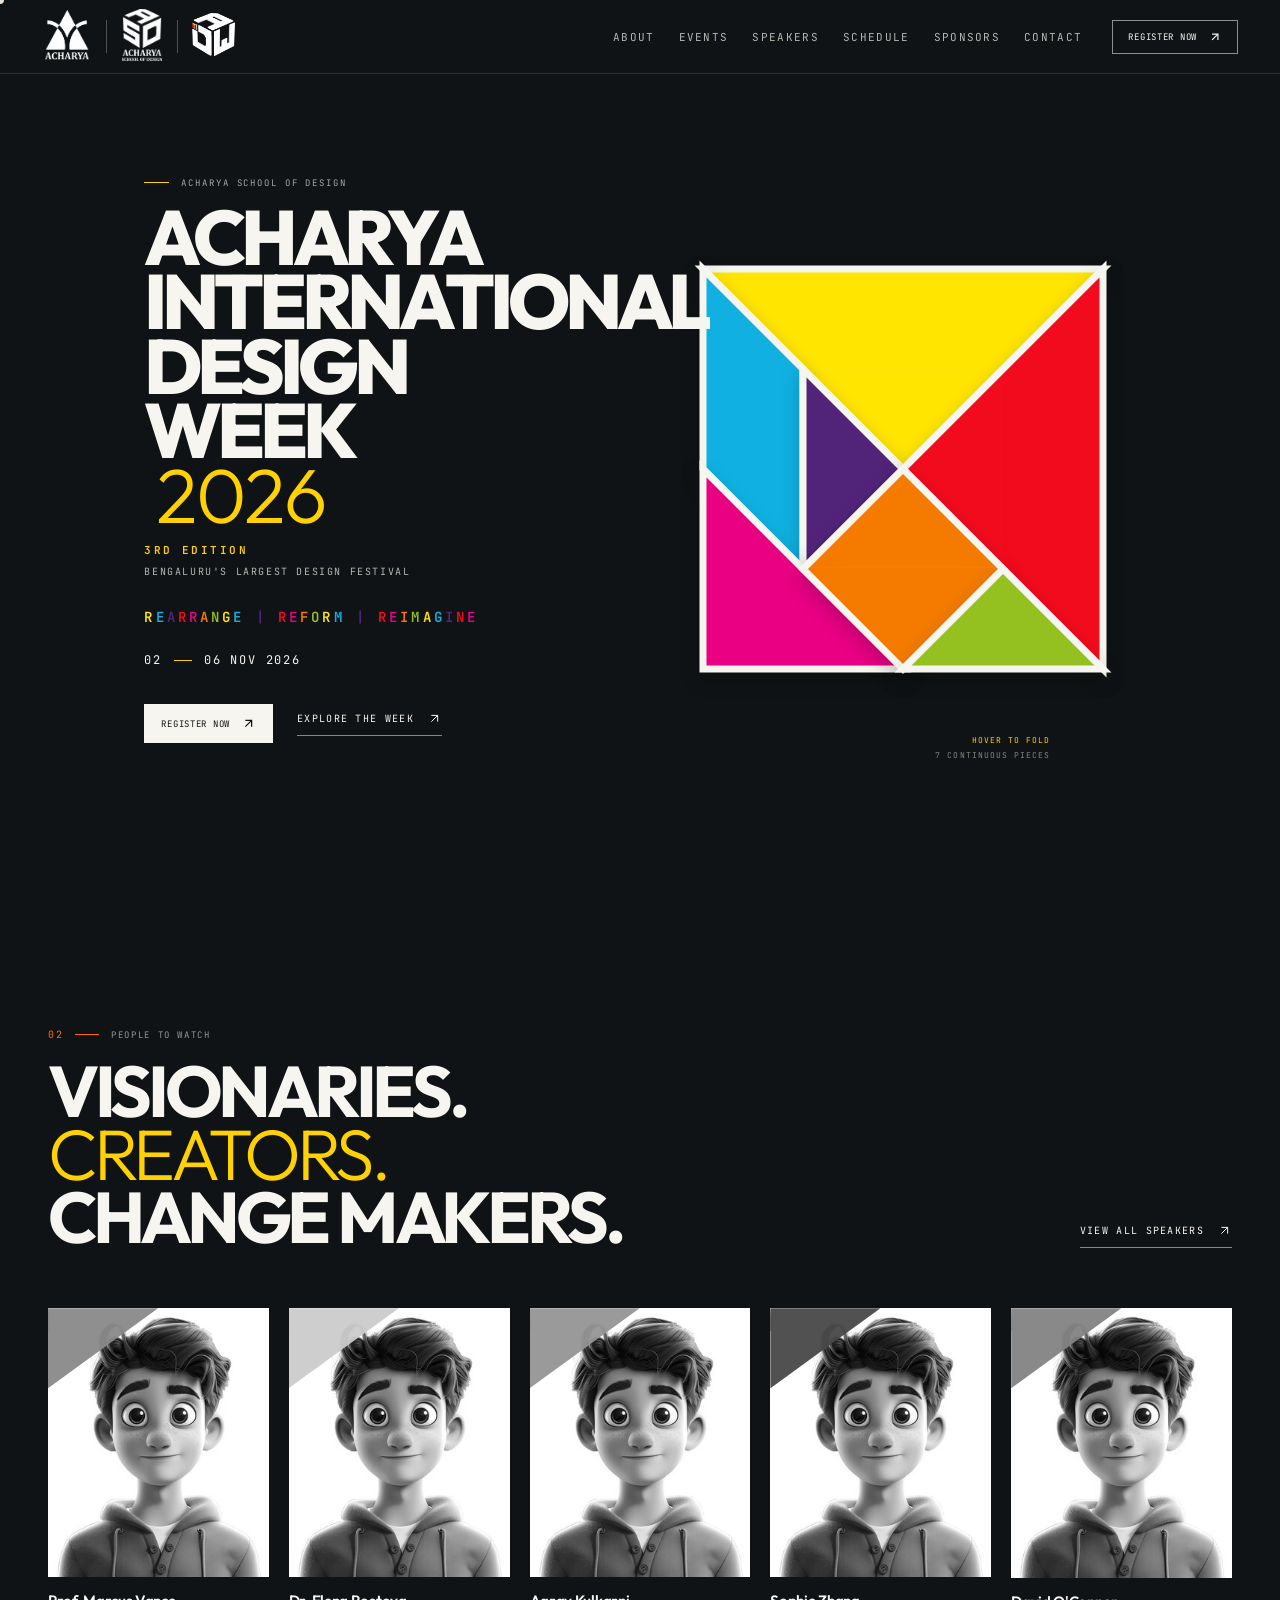
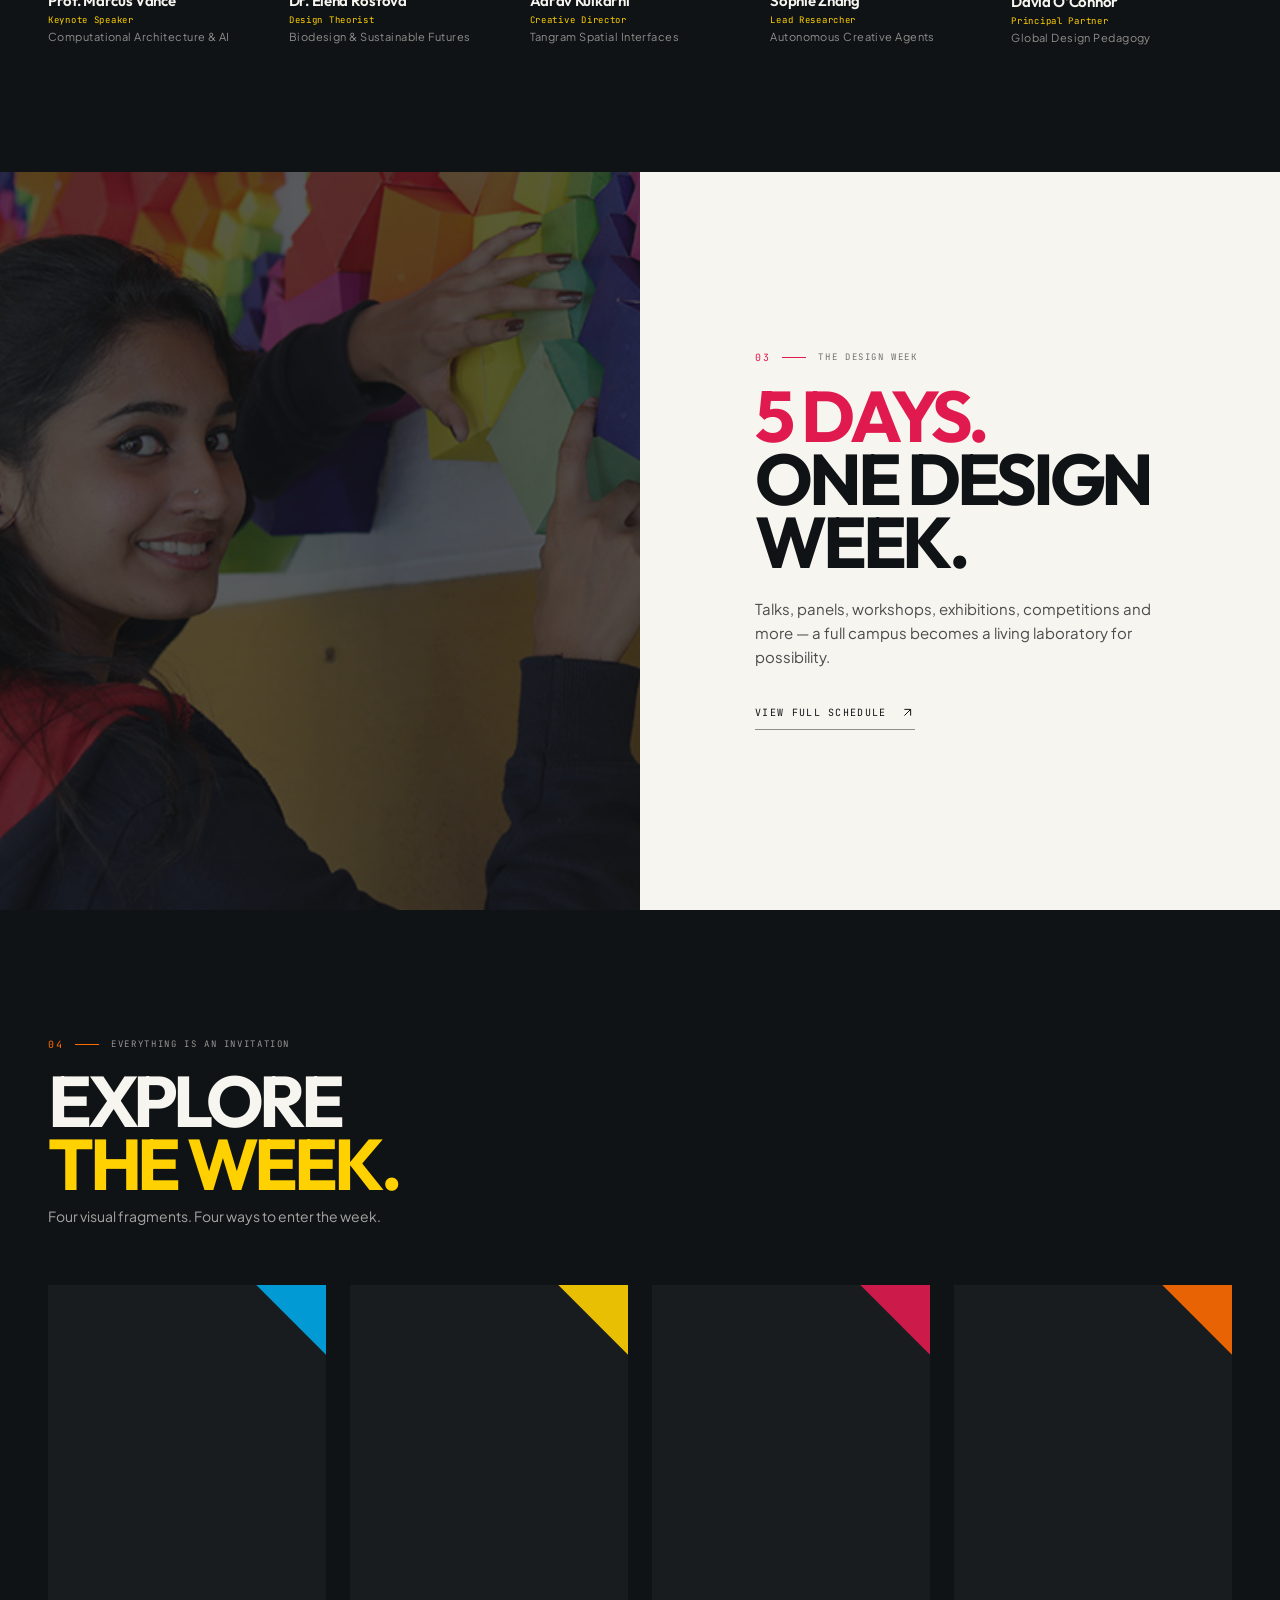
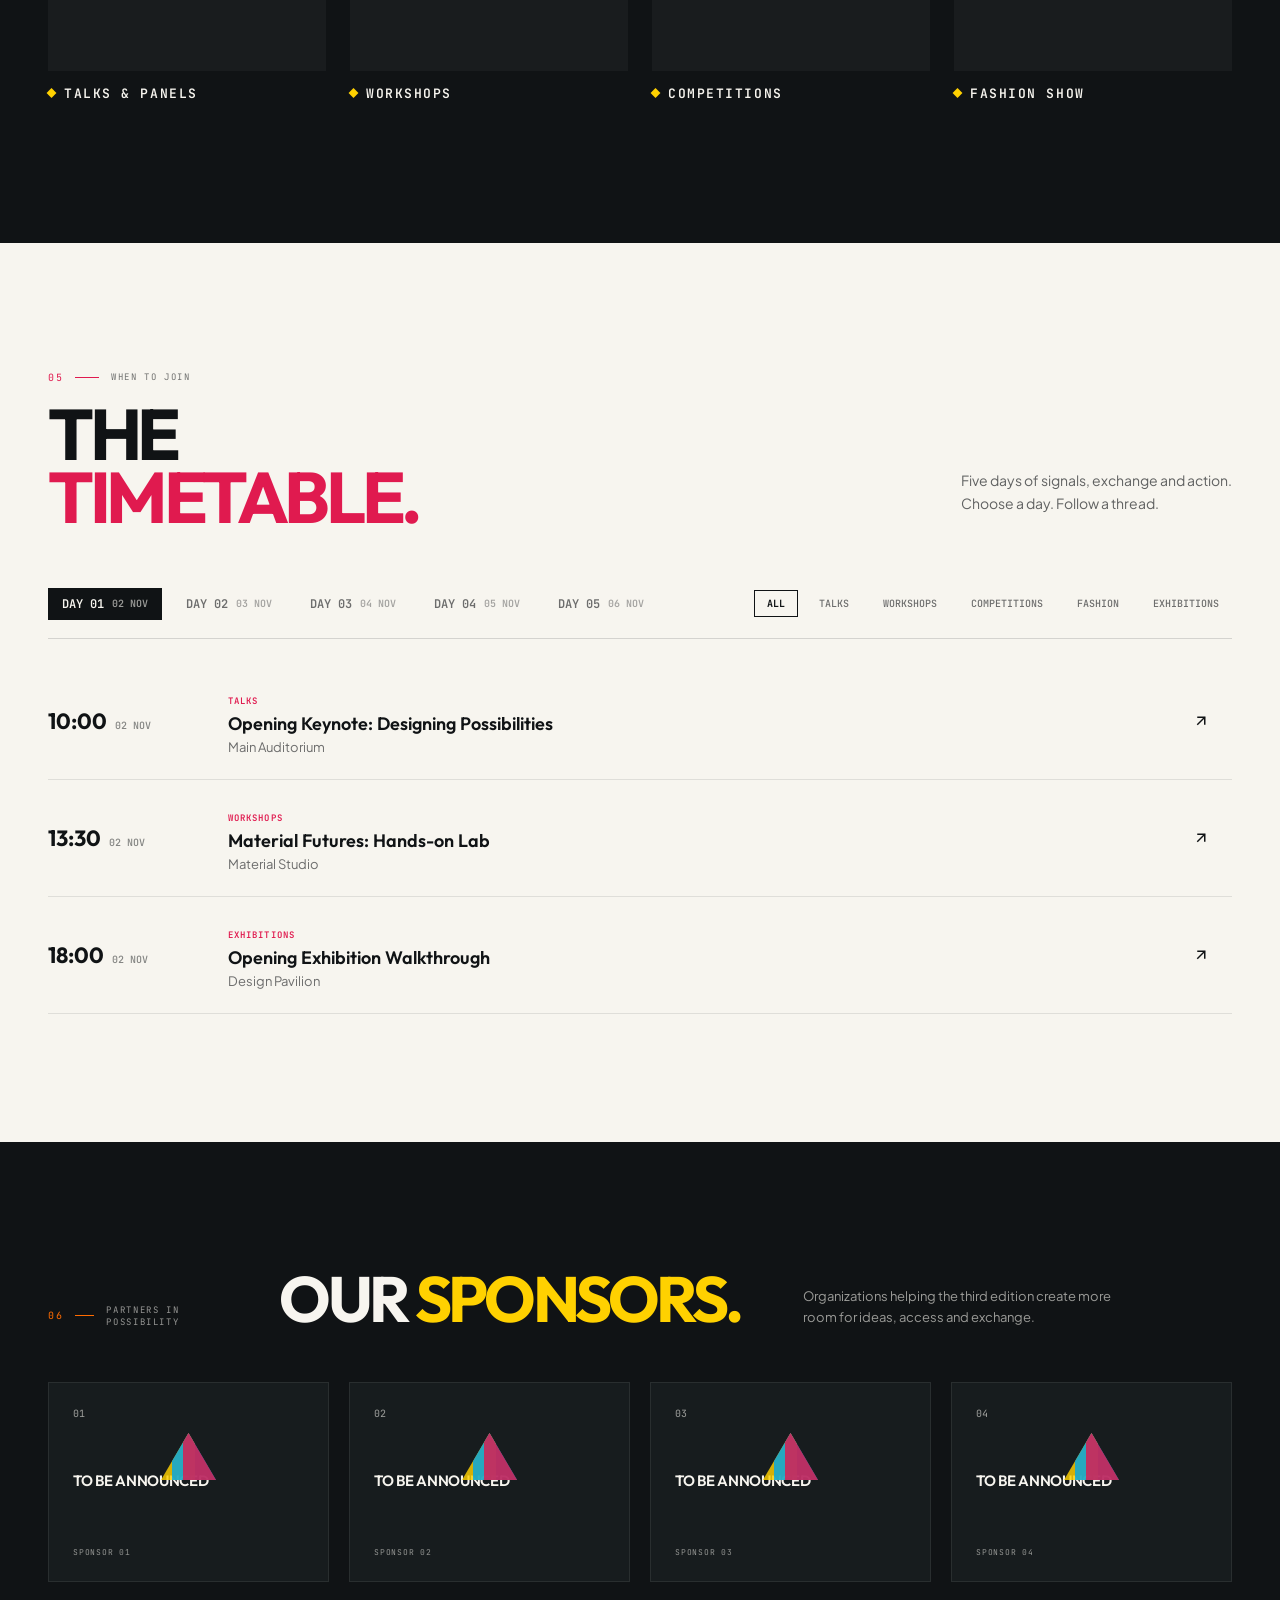
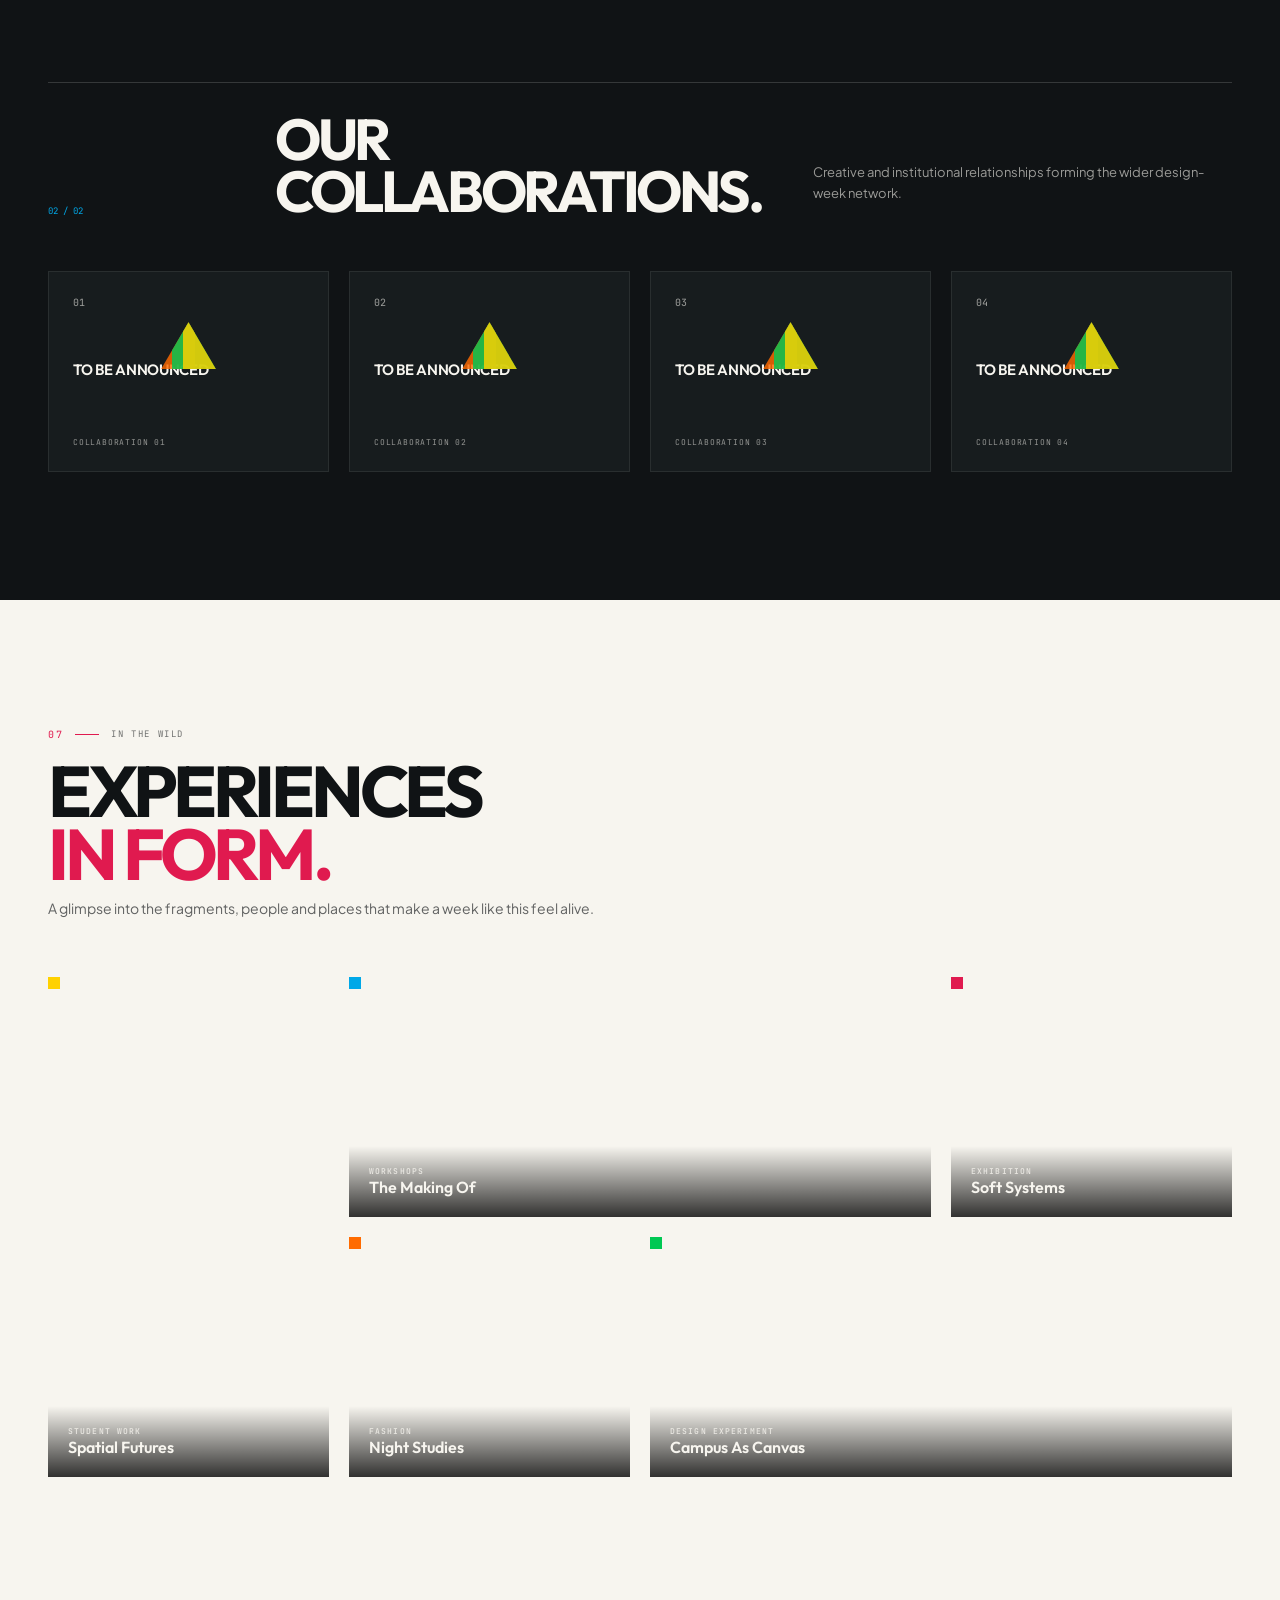
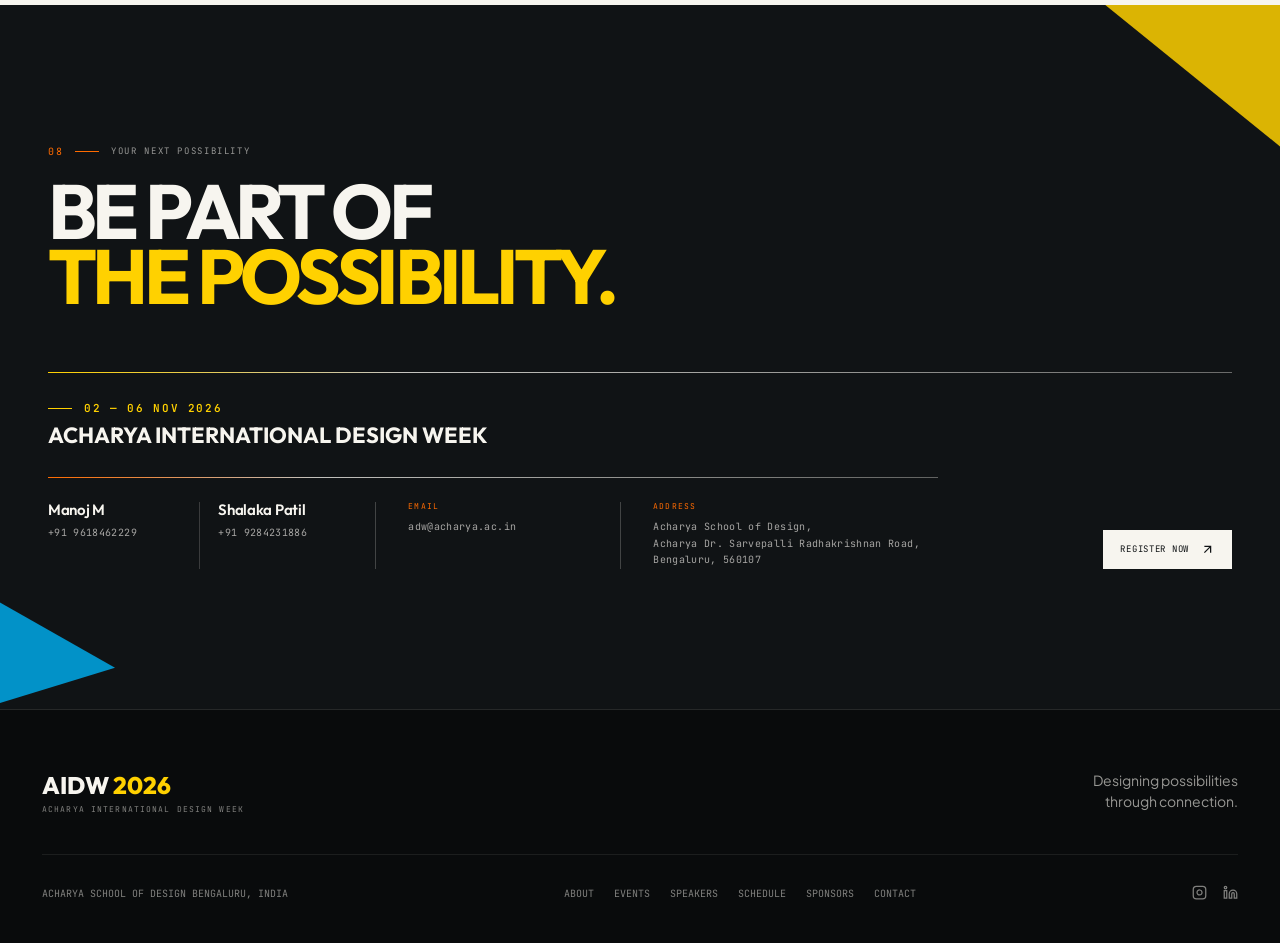
==== index.html @ 741a945e "Add files via upload" ====
<!DOCTYPE html>
<html lang="en">
<head>
  <meta charset="UTF-8" />
  <meta name="viewport" content="width=device-width, initial-scale=1.0" />
  <title>AIDW 2026 — Tangram | Geometric Ideas</title>
  <meta name="description" content="Acharya International Design Week 2026 — Bengaluru's largest design festival, 2–6 November 2026." />
  <link rel="preconnect" href="https://fonts.googleapis.com" />
  <link rel="preconnect" href="https://fonts.gstatic.com" crossorigin />
  <link href="https://fonts.googleapis.com/css2?family=JetBrains+Mono:wght@300;400;500;600;700&family=Outfit:wght@300;400;500;600;700;800;900&family=Plus+Jakarta+Sans:wght@400;500;600;700&display=swap" rel="stylesheet" />
  <link rel="stylesheet" href="style.css" />
</head>
<body>
  <!-- Custom Difference Cursor -->
  <div id="custom-cursor" class="custom-cursor" aria-hidden="true"></div>

  <!-- Toast Notification -->
  <div id="toast" class="toast" aria-live="polite">
    <svg width="16" height="16" viewBox="0 0 24 24" fill="none" stroke="currentColor" stroke-width="2.5"><polyline points="20 6 9 17 4 12"/></svg>
    <span id="toast-message">You're on the list! Interest received.</span>
  </div>

  <!-- Site Navigation -->
  <header id="site-nav" class="site-nav">
    
    <!-- LOGOS -->
    <div class="nav-brand-cluster">
        <!-- Acharya Logo -->
      <a href="https://www.acharya.ac.in/" class="nav-logo-link" aria-label="Acharya Home">
        <img src="assests/Acharya.webp" alt="Acharya" />
      </a>
      <!-- Line partion -->
        <span class="nav-logo-divider" aria-hidden="true"></span>
            <!-- ASD Logo -->
      <span class="nav-companion-logo nav-asd-logo">
        <a href="https://asd.ac.in/">
         <img src="assests/ASD.webp" alt="Acharya School of Design" />
        </a>
      </span>
        <!-- Line Partion -->
      <span class="nav-logo-divider" aria-hidden="true"></span>
      <!-- AIDW Logo -->
      <span class="nav-companion-logo nav-aidw-logo">
        <a href="index.html">
        <img src="assests/AIDW.png" alt="AIDW Tangram" />
        </a>
      </span>
    </div>

    <nav class="desktop-nav">
      <a href="#about">ABOUT</a>
      <a href="#events">EVENTS</a>
      <a href="#speakers">SPEAKERS</a>
      <a href="#schedule">SCHEDULE</a>
      <a href="#sponsors">SPONSORS</a>
      <a href="#contact">CONTACT</a>
    </nav>

    <button id="open-register-nav-btn" class="nav-register" data-cursor-label="ENTER →">
      <span>REGISTER NOW</span>
      <svg width="14" height="14" viewBox="0 0 24 24" fill="none" stroke="currentColor" stroke-width="2"><line x1="7" y1="17" x2="17" y2="7"/><polyline points="7 7 17 7 17 17"/></svg>
    </button>

    <button id="mobile-menu-toggle" class="mobile-menu-button" aria-label="Toggle navigation">
      <svg id="menu-icon" width="21" height="21" viewBox="0 0 24 24" fill="none" stroke="currentColor" stroke-width="2"><line x1="4" y1="6" x2="20" y2="6"/><line x1="4" y1="12" x2="20" y2="12"/><line x1="4" y1="18" x2="20" y2="18"/></svg>
      <svg id="close-icon" width="21" height="21" viewBox="0 0 24 24" fill="none" stroke="currentColor" stroke-width="2" style="display:none;"><line x1="18" y1="6" x2="6" y2="18"/><line x1="6" y1="6" x2="18" y2="18"/></svg>
    </button>

    <div id="mobile-nav" class="mobile-nav">
      <a href="#about">ABOUT</a>
      <a href="#events">EVENTS</a>
      <a href="#speakers">SPEAKERS</a>
      <a href="#schedule">SCHEDULE</a>
      <a href="#sponsors">SPONSORS</a>
      <a href="#contact">CONTACT</a>
      <button id="mobile-register-btn">REGISTER NOW ↗</button>
    </div>
  </header>

  <main>
    <!-- Section 01: Hero -->
    <section id="top" class="hero-section">
      <div class="hero-content">
        <div class="eyebrow">
          <span class="eyebrow-line"></span> ACHARYA SCHOOL OF DESIGN
        </div>

        <h1>
          ACHARYA <span>INTERNATIONAL</span>
          <span>DESIGN WEEK</span>
          <em>2026</em>
        </h1>

        <div class="hero-edition-label">3RD EDITION</div>
        <div class="hero-festival-label">BENGALURU'S LARGEST DESIGN FESTIVAL</div>

        <div class="hero-tangram-word hero-reform-word">
          <span data-cursor-label="MOVE" class="letter-1">R<i></i></span>
          <span data-cursor-label="MOVE" class="letter-2">E<i></i></span>
          <span data-cursor-label="MOVE" class="letter-3">A<i></i></span>
          <span data-cursor-label="MOVE" class="letter-4">R<i></i></span>
          <span data-cursor-label="MOVE" class="letter-5">R<i></i></span>
          <span data-cursor-label="MOVE" class="letter-6">A<i></i></span>
          <span data-cursor-label="MOVE" class="letter-7">N<i></i></span>
          <span data-cursor-label="MOVE" class="letter-1">G<i></i></span>
          <span data-cursor-label="MOVE" class="letter-2">E<i></i></span>
          <span class="word-space">&nbsp;</span>
          <span data-cursor-label="MOVE" class="letter-3">|<i></i></span>
          <span class="word-space">&nbsp;</span>
          <span data-cursor-label="MOVE" class="letter-4">R<i></i></span>
          <span data-cursor-label="MOVE" class="letter-5">E<i></i></span>
          <span data-cursor-label="MOVE" class="letter-6">F<i></i></span>
          <span data-cursor-label="MOVE" class="letter-7">O<i></i></span>
          <span data-cursor-label="MOVE" class="letter-1">R<i></i></span>
          <span data-cursor-label="MOVE" class="letter-2">M<i></i></span>
          <span class="word-space">&nbsp;</span>
          <span data-cursor-label="MOVE" class="letter-3">|<i></i></span>
          <span class="word-space">&nbsp;</span>
          <span data-cursor-label="MOVE" class="letter-4">R<i></i></span>
          <span data-cursor-label="MOVE" class="letter-5">E<i></i></span>
          <span data-cursor-label="MOVE" class="letter-6">I<i></i></span>
          <span data-cursor-label="MOVE" class="letter-7">M<i></i></span>
          <span data-cursor-label="MOVE" class="letter-1">A<i></i></span>
          <span data-cursor-label="MOVE" class="letter-2">G<i></i></span>
          <span data-cursor-label="MOVE" class="letter-3">I<i></i></span>
          <span data-cursor-label="MOVE" class="letter-4">N<i></i></span>
          <span data-cursor-label="MOVE" class="letter-5">E<i></i></span>
        </div>

        <div class="hero-date">
          02 <i></i> 06 NOV 2026
        </div>

        <div class="hero-actions">
          <button id="hero-register-btn" data-cursor-label="ENTER →">
            REGISTER NOW
            <svg width="15" height="15" viewBox="0 0 24 24" fill="none" stroke="currentColor" stroke-width="2"><line x1="7" y1="17" x2="17" y2="7"/><polyline points="7 7 17 7 17 17"/></svg>
          </button>
          <a class="arrow-link arrow-link-light" href="#events">
            EXPLORE THE WEEK
            <svg width="15" height="15" viewBox="0 0 24 24" fill="none" stroke="currentColor" stroke-width="1.6"><line x1="7" y1="17" x2="17" y2="7"/><polyline points="7 7 17 7 17 17"/></svg>
          </a>
        </div>
      </div>

      <div class="hero-art-wrap">
        <div id="tangram-art" class="tangram-artwork origami-hero-art" tabindex="0" role="button" aria-label="Hover or click to fold Tangram square">
          <svg class="origami-svg" viewBox="0 0 700 620" role="img">
            <rect class="origami-frame" x="150" y="110" width="400" height="400" fill="none" stroke="#F7F5EF" stroke-width="2"></rect>
            
            <!-- 7 Primary Continuous Tangram Pieces -->
            <g id="tangram-group-yellow" class="origami-piece-group" transform="translate(150, 110)">
              <polygon class="origami-primary" points="0,0 400,0 200,200" fill="#FFE500" stroke="#F7F5EF" stroke-width="7"></polygon>
            </g>
            <g id="tangram-group-blue" class="origami-piece-group" transform="translate(150, 110)">
              <polygon class="origami-primary" points="0,0 100,100 100,300 0,200" fill="#10B1E2" stroke="#F7F5EF" stroke-width="7"></polygon>
            </g>
            <g id="tangram-group-purple" class="origami-piece-group" transform="translate(150, 110)">
              <polygon class="origami-primary" points="100,100 200,200 100,300" fill="#51247A" stroke="#F7F5EF" stroke-width="7"></polygon>
            </g>
            <g id="tangram-group-red" class="origami-piece-group" transform="translate(150, 110)">
              <polygon class="origami-primary" points="400,0 400,400 200,200" fill="#F20B1D" stroke="#F7F5EF" stroke-width="7"></polygon>
            </g>
            <g id="tangram-group-pink" class="origami-piece-group" transform="translate(150, 110)">
              <polygon class="origami-primary" points="0,200 200,400 0,400" fill="#E90083" stroke="#F7F5EF" stroke-width="7"></polygon>
            </g>
            <g id="tangram-group-orange" class="origami-piece-group" transform="translate(150, 110)">
              <polygon class="origami-primary" points="100,300 200,200 300,300 200,400" fill="#F47B00" stroke="#F7F5EF" stroke-width="7"></polygon>
            </g>
            <g id="tangram-group-green" class="origami-piece-group" transform="translate(150, 110)">
              <polygon class="origami-primary" points="300,300 400,400 200,400" fill="#94C11F" stroke="#F7F5EF" stroke-width="7"></polygon>
            </g>

            <!-- Origami Exploded Micro-Facets -->
            <g id="origami-facets-layer"></g>
          </svg>

          <div class="origami-fold-label">
            <span id="fold-state-text">HOVER TO FOLD</span>
            <b id="fold-desc-text">7 CONTINUOUS PIECES</b>
          </div>
        </div>
      </div>

      <!-- <button id="scroll-cue-btn" class="scroll-cue" aria-label="Scroll down">
        <span>SCROLL</span>
        <svg width="18" height="18" viewBox="0 0 24 24" fill="none" stroke="currentColor" stroke-width="2"><polyline points="7 7 17 17"/><polyline points="17 7 17 17 7 17"/></svg>
      </button> -->
    </section>

    <!-- Section 02: Speakers -->
    <section id="speakers" class="speakers-section dark-section">
      <div class="section-inner">
        <div class="section-heading-row speakers-heading">
          <div>
            <div class="section-marker"><span>02</span><i></i><b>PEOPLE TO WATCH</b></div>
            <h2>VISIONARIES.<br /><em>CREATORS.</em><br />CHANGE MAKERS.</h2>
          </div>
          <a class="arrow-link arrow-link-light" href="#contact">
            VIEW ALL SPEAKERS
            <svg width="15" height="15" viewBox="0 0 24 24" fill="none" stroke="currentColor" stroke-width="1.6"><line x1="7" y1="17" x2="17" y2="7"/><polyline points="7 7 17 7 17 17"/></svg>
          </a>
        </div>

        <div class="speaker-grid">
          <article class="speaker-card">
            <div class="speaker-image" style="background-image: url('assests/s1.jpg');">
              <i style="background-color: #00A8E8;"></i>
              <b style="border-color: #00A8E8;"></b>
            </div>
            <div class="speaker-meta">
              <h3>Prof. Marcus Vance</h3>
              <p>Keynote Speaker</p>
              <small>Computational Architecture & AI</small>
            </div>
          </article>

          <article class="speaker-card">
            <div class="speaker-image" style="background-image: url('assests/s2.jpg');">
              <i style="background-color: #FFD100;"></i>
              <b style="border-color: #FFD100;"></b>
            </div>
            <div class="speaker-meta">
              <h3>Dr. Elena Rostova</h3>
              <p>Design Theorist</p>
              <small>Biodesign & Sustainable Futures</small>
            </div>
          </article>

          <article class="speaker-card">
            <div class="speaker-image" style="background-image: url('assests/s3.jpg');">
              <i style="background-color: #00C853;"></i>
              <b style="border-color: #00C853;"></b>
            </div>
            <div class="speaker-meta">
              <h3>Aarav Kulkarni</h3>
              <p>Creative Director</p>
              <small>Tangram Spatial Interfaces</small>
            </div>
          </article>

          <article class="speaker-card">
            <div class="speaker-image" style="background-image: url('assests/s4.jpg');">
              <i style="background-color: #E01A4F;"></i>
              <b style="border-color: #E01A4F;"></b>
            </div>
            <div class="speaker-meta">
              <h3>Sophie Zhang</h3>
              <p>Lead Researcher</p>
              <small>Autonomous Creative Agents</small>
            </div>
          </article>

          <article class="speaker-card">
            <div class="speaker-image" style="background-image: url('assests/s5.jpg');">
              <i style="background-color: #FF6B00;"></i>
              <b style="border-color: #FF6B00;"></b>
               </div>
            <div class="speaker-meta">
              <h3>David O'Connor</h3>
              <p>Principal Partner</p>
              <small>Global Design Pedagogy</small>
            </div>
          </article>
        </div>
      </div>
    </section>

    <!-- Section 03: The Design Week -->
    <section id="about" class="week-section light-section">
      <div class="week-image week-image-official" style="background-image: url('assests/e1.jpg');" role="img" aria-label="Acharya School of Design student work">
        <div class="week-overlay-shape shape-one"></div>
        <div class="week-overlay-shape shape-two"></div>
        <!-- <span>LEARN<br />CONNECT<br />CREATE</span> -->
      </div>

      <div class="week-copy">
        <div class="section-marker section-marker-light"><span>03</span><i></i><b>THE DESIGN WEEK</b></div>
        <h2><em>5 DAYS.</em><br />ONE DESIGN<br />WEEK.</h2>
        <p>Talks, panels, workshops, exhibitions, competitions and more — a full campus becomes a living laboratory for possibility.</p>
        <a class="arrow-link" href="#schedule">
          VIEW FULL SCHEDULE
          <svg width="15" height="15" viewBox="0 0 24 24" fill="none" stroke="currentColor" stroke-width="1.6"><line x1="7" y1="17" x2="17" y2="7"/><polyline points="7 7 17 7 17 17"/></svg>
        </a>
      </div>
    </section>

    <!-- Section 04: Events -->
    <section id="events" class="events-section dark-section">
      <div class="section-inner">
        <div class="events-intro">
          <div class="section-marker"><span>04</span><i></i><b>EVERYTHING IS AN INVITATION</b></div>
          <h2>EXPLORE<br /><em>THE WEEK.</em></h2>
          <p>Four visual fragments. Four ways to enter the week.</p>
        </div>

        <div class="event-grid event-portrait-grid">
          <div class="event-card-shell">
            <article class="event-card event-card-1" aria-label="TALKS & PANELS">
              <div class="event-card-photo" style="background-image: url('https://customer-assets-4nw71qhi.emergentagent.net/job_geometric-ideas/artifacts/3txm4jas_stage.jpg');"></div>
              <div class="event-tangram-layer">
                <span class="event-tan-major" style="background-color: #00A8E8;"></span>
                <span class="event-tan-secondary"></span>
                <span class="event-tan-minor event-tan-minor-a"></span>
                <span class="event-tan-minor event-tan-minor-b"></span>
              </div>
            </article>
            <h3 class="event-card-caption">TALKS & PANELS</h3>
          </div>

          <div class="event-card-shell">
            <article class="event-card event-card-2" aria-label="WORKSHOPS">
              <div class="event-card-photo" style="background-image: url('https://customer-assets-4nw71qhi.emergentagent.net/job_geometric-ideas/artifacts/51xzdt6x_90853d751479eb068e394efc2d7b03ba.jpg');"></div>
              <div class="event-tangram-layer">
                <span class="event-tan-major" style="background-color: #FFD100;"></span>
                <!-- <span class="event-tan-secondary"></span>
                <span class="event-tan-minor event-tan-minor-a"></span>
                <span class="event-tan-minor event-tan-minor-b"></span> -->
              </div>
            </article>
            <h3 class="event-card-caption">WORKSHOPS</h3>
          </div>

          <div class="event-card-shell">
            <article class="event-card event-card-3" aria-label="COMPETITIONS">
              <div class="event-card-photo" style="background-image: url('https://customer-assets-4nw71qhi.emergentagent.net/job_geometric-ideas/artifacts/9p2ykkfn_b2832bddafce0c04d3cb016e982bf74e.jpg');"></div>
              <div class="event-tangram-layer">
                <span class="event-tan-major" style="background-color: #E01A4F;"></span>
                <span class="event-tan-secondary"></span>
                <span class="event-tan-minor event-tan-minor-a"></span>
                <span class="event-tan-minor event-tan-minor-b"></span>
              </div>
            </article>
            <h3 class="event-card-caption">COMPETITIONS</h3>
          </div>

          <div class="event-card-shell">
            <article class="event-card event-card-4" aria-label="FASHION SHOW">
              <div class="event-card-photo" style="background-image: url('https://customer-assets-4nw71qhi.emergentagent.net/job_geometric-ideas/artifacts/me4m95ck_download%20%2818%29.jpg');"></div>
              <div class="event-tangram-layer">
                <span class="event-tan-major" style="background-color: #FF6B00;"></span>
                <span class="event-tan-secondary"></span>
                <span class="event-tan-minor event-tan-minor-a"></span>
                <span class="event-tan-minor event-tan-minor-b"></span>
              </div>
            </article>
            <h3 class="event-card-caption">FASHION SHOW</h3>
          </div>
        </div>
      </div>
    </section>

    <!-- Section 05: Timetable / Schedule -->
    <section id="schedule" class="schedule-section light-section">
      <div class="section-inner">
        <div class="schedule-top">
          <div>
            <div class="section-marker section-marker-light"><span>05</span><i></i><b>WHEN TO JOIN</b></div>
            <h2>THE<br /><em>TIMETABLE.</em></h2>
          </div>
          <p>Five days of signals, exchange and action.<br />Choose a day. Follow a thread.</p>
        </div>

        <div class="schedule-controls">
          <div id="day-tabs" class="day-tabs">
            <button class="is-active" data-day="DAY 01">DAY 01 <span>02 NOV</span></button>
            <button data-day="DAY 02">DAY 02 <span>03 NOV</span></button>
            <button data-day="DAY 03">DAY 03 <span>04 NOV</span></button>
            <button data-day="DAY 04">DAY 04 <span>05 NOV</span></button>
            <button data-day="DAY 05">DAY 05 <span>06 NOV</span></button>
          </div>

          <div id="filter-tabs" class="filter-tabs">
            <button class="is-active" data-filter="ALL">ALL</button>
            <button data-filter="TALKS">TALKS</button>
            <button data-filter="WORKSHOPS">WORKSHOPS</button>
            <button data-filter="COMPETITIONS">COMPETITIONS</button>
            <button data-filter="FASHION">FASHION</button>
            <button data-filter="EXHIBITIONS">EXHIBITIONS</button>
          </div>
        </div>

        <div id="schedule-list" class="schedule-list">
          <!-- Populated by JavaScript -->
        </div>
      </div>
    </section>

    <!-- Section 06: Sponsors & Collaborations -->
    <section id="sponsors" class="partners-section dark-section">
      <div class="section-inner">
        <div class="partners-heading">
          <div class="section-marker"><span>06</span><i></i><b>PARTNERS IN POSSIBILITY</b></div>
          <h2>OUR <em>SPONSORS.</em></h2>
          <p>Organizations helping the third edition create more room for ideas, access and exchange.</p>
        </div>

        <div class="partner-grid">
          <article class="partner-card">
            <span class="partner-index">01</span>
            <div class="partner-placeholder-mark" aria-hidden="true"><i></i><i></i><i></i></div>
            <p>TO BE ANNOUNCED</p>
            <small>SPONSOR 01</small>
          </article>
          <article class="partner-card">
            <span class="partner-index">02</span>
            <div class="partner-placeholder-mark" aria-hidden="true"><i></i><i></i><i></i></div>
            <p>TO BE ANNOUNCED</p>
            <small>SPONSOR 02</small>
          </article>
          <article class="partner-card">
            <span class="partner-index">03</span>
            <div class="partner-placeholder-mark" aria-hidden="true"><i></i><i></i><i></i></div>
            <p>TO BE ANNOUNCED</p>
            <small>SPONSOR 03</small>
          </article>
          <article class="partner-card">
            <span class="partner-index">04</span>
            <div class="partner-placeholder-mark" aria-hidden="true"><i></i><i></i><i></i></div>
            <p>TO BE ANNOUNCED</p>
            <small>SPONSOR 04</small>
          </article>
        </div>

        <div class="collaborations-heading">
          <span>02 / 02</span>
          <h3>OUR COLLABORATIONS.</h3>
          <p>Creative and institutional relationships forming the wider design-week network.</p>
        </div>

        <div class="partner-grid partner-grid-collaborations">
          <article class="partner-card collaboration-card">
            <span class="partner-index">01</span>
            <div class="partner-placeholder-mark" aria-hidden="true"><i></i><i></i><i></i></div>
            <p>TO BE ANNOUNCED</p>
            <small>COLLABORATION 01</small>
          </article>
          <article class="partner-card collaboration-card">
            <span class="partner-index">02</span>
            <div class="partner-placeholder-mark" aria-hidden="true"><i></i><i></i><i></i></div>
            <p>TO BE ANNOUNCED</p>
            <small>COLLABORATION 02</small>
          </article>
          <article class="partner-card collaboration-card">
            <span class="partner-index">03</span>
            <div class="partner-placeholder-mark" aria-hidden="true"><i></i><i></i><i></i></div>
            <p>TO BE ANNOUNCED</p>
            <small>COLLABORATION 03</small>
          </article>
          <article class="partner-card collaboration-card">
            <span class="partner-index">04</span>
            <div class="partner-placeholder-mark" aria-hidden="true"><i></i><i></i><i></i></div>
            <p>TO BE ANNOUNCED</p>
            <small>COLLABORATION 04</small>
          </article>
        </div>
      </div>
    </section>

    <!-- Section 07: Gallery -->
    <section id="gallery" class="gallery-section light-section">
      <div class="section-inner">
        <div class="gallery-heading">
          <div class="section-marker section-marker-light"><span>07</span><i></i><b>IN THE WILD</b></div>
          <h2>EXPERIENCES<br /><em>IN FORM.</em></h2>
          <p>A glimpse into the fragments, people and places that make a week like this feel alive.</p>
        </div>

        <div class="gallery-grid">
          <figure class="gallery-item gallery-tall" style="background-image: url('https://images.unsplash.com/photo-1569525987258-6aa03a5e4926?crop=entropy&cs=srgb&fm=jpg&q=85');">
            <i style="background-color: #FFD100;"></i>
            <figcaption>
              <small>STUDENT WORK</small>
              <strong>Spatial Futures</strong>
            </figcaption>
          </figure>

          <figure class="gallery-item gallery-wide" style="background-image: url('https://images.unsplash.com/photo-1527576539890-dfa815648363?crop=entropy&cs=srgb&fm=jpg&q=85');">
            <i style="background-color: #00A8E8;"></i>
            <figcaption>
              <small>WORKSHOPS</small>
              <strong>The Making Of</strong>
            </figcaption>
          </figure>

          <figure class="gallery-item gallery-square" style="background-image: url('https://images.unsplash.com/photo-1551161440-88a5c5b09ba0?crop=entropy&cs=srgb&fm=jpg&q=85');">
            <i style="background-color: #E01A4F;"></i>
            <figcaption>
              <small>EXHIBITION</small>
              <strong>Soft Systems</strong>
            </figcaption>
          </figure>

          <figure class="gallery-item gallery-medium" style="background-image: url('https://images.unsplash.com/photo-1539109136881-3be0616acf4b?crop=entropy&cs=srgb&fm=jpg&q=85');">
            <i style="background-color: #FF6B00;"></i>
            <figcaption>
              <small>FASHION</small>
              <strong>Night Studies</strong>
            </figcaption>
          </figure>

          <figure class="gallery-item gallery-wide" style="background-image: url('https://images.unsplash.com/photo-1511818966892-d7d671e672a2?crop=entropy&cs=srgb&fm=jpg&q=85');">
            <i style="background-color: #00C853;"></i>
            <figcaption>
              <small>DESIGN EXPERIMENT</small>
              <strong>Campus As Canvas</strong>
            </figcaption>
          </figure>
        </div>
      </div>
    </section>

    <!-- Section 08: Registration & Contact -->
    <section id="contact" class="registration-section dark-section">
      <div class="registration-fragment fragment-one"></div>
      <div class="registration-fragment fragment-two"></div>
      <div class="section-inner registration-inner">
        <div class="section-marker"><span>08</span><i></i><b>YOUR NEXT POSSIBILITY</b></div>
        <h2>BE PART OF<br /><em>THE POSSIBILITY.</em></h2>

        <div class="registration-bottom">
          <div class="registration-details">
            <span>02 — 06 NOV 2026</span>
            <strong>ACHARYA INTERNATIONAL DESIGN WEEK</strong>

            <address class="registration-contact">
              <div class="contact-people">
                <p>
                  <b>Manoj M</b>
                  <a href="tel:+919618462229">+91 9618462229</a>
                </p>
                <p>
                  <b>Shalaka Patil</b>
                  <a href="tel:+919284231886">+91 9284231886</a>
                </p>
              </div>

              <div class="contact-email">
                <small>EMAIL</small>
                <a href="mailto:adw@acharya.ac.in">adw@acharya.ac.in</a>
              </div>

              <div class="contact-address">
                <small>ADDRESS</small>
                <span>Acharya School of Design,<br />Acharya Dr. Sarvepalli Radhakrishnan Road,<br />Bengaluru, 560107</span>
              </div>
            </address>
          </div>

          <button id="cta-register-btn" data-cursor-label="ENTER →">
            REGISTER NOW
            <svg width="15" height="15" viewBox="0 0 24 24" fill="none" stroke="currentColor" stroke-width="2"><line x1="7" y1="17" x2="17" y2="7"/><polyline points="7 7 17 7 17 17"/></svg>
          </button>
        </div>
      </div>
    </section>
  </main>

  <!-- Footer -->
  <footer class="site-footer">
    <div class="footer-top">
      <div class="footer-brand">
        <div>
          <strong>AIDW <em>2026</em></strong>
          <small>ACHARYA INTERNATIONAL DESIGN WEEK</small>
        </div>
      </div>
      <p>Designing possibilities<br />through connection.</p>
    </div>

    <div class="footer-bottom">
      <span>ACHARYA SCHOOL OF DESIGN <b></b> BENGALURU, INDIA</span>
      <nav>
        <a href="#about">ABOUT</a>
        <a href="#events">EVENTS</a>
        <a href="#speakers">SPEAKERS</a>
        <a href="#schedule">SCHEDULE</a>
        <a href="#sponsors">SPONSORS</a>
        <a href="#contact">CONTACT</a>
      </nav>
      <div class="footer-socials">
        <a href="https://www.instagram.com" target="_blank" rel="noreferrer" aria-label="Instagram">
          <svg width="15" height="15" viewBox="0 0 24 24" fill="none" stroke="currentColor" stroke-width="2"><rect x="2" y="2" width="20" height="20" rx="5" ry="5"/><path d="M16 11.37A4 4 0 1 1 12.63 8 4 4 0 0 1 16 11.37z"/><line x1="17.5" y1="6.5" x2="17.51" y2="6.5"/></svg>
        </a>
        <a href="https://www.linkedin.com" target="_blank" rel="noreferrer" aria-label="LinkedIn">
          <svg width="15" height="15" viewBox="0 0 24 24" fill="none" stroke="currentColor" stroke-width="2"><path d="M16 8a6 6 0 0 1 6 6v7h-4v-7a2 2 0 0 0-2-2 2 2 0 0 0-2 2v7h-4v-7a6 6 0 0 1 6-6z"/><rect x="2" y="9" width="4" height="12"/><circle cx="4" cy="4" r="2"/></svg>
        </a>
      </div>
    </div>
  </footer>

  <!-- Modal Dialog -->
  <div id="modal-backdrop" class="modal-backdrop" aria-hidden="true">
    <div id="registration-dialog" class="registration-dialog" role="dialog" aria-modal="true">
      <button id="close-modal-btn" class="close-modal-btn" aria-label="Close dialog">
        <svg width="20" height="20" viewBox="0 0 24 24" fill="none" stroke="currentColor" stroke-width="2"><line x1="18" y1="6" x2="6" y2="18"/><line x1="6" y1="6" x2="18" y2="18"/></svg>
      </button>

      <div class="section-marker section-marker-light"><span>R</span><i></i><b>AIDW 2026 REGISTRATION</b></div>
      <h2>MAKE YOUR<br /><em>CONNECTION.</em></h2>
      <p style="color: #10131594; font-size: 13px; margin-top: 4px;">Leave a note for the team and we’ll keep you close to the week.</p>

      <form id="registration-form">
        <div class="form-grid">
          <label>
            NAME
            <input id="reg-name" required minlength="2" placeholder="Your name" />
          </label>
          <label>
            EMAIL
            <input id="reg-email" required type="email" placeholder="you@example.com" />
          </label>
          <label>
            DISCIPLINE
            <input id="reg-discipline" required placeholder="Design, architecture, tech..." />
          </label>
          <label class="form-full">
            MESSAGE
            <textarea id="reg-message" rows="3" placeholder="What are you curious about?"></textarea>
          </label>
        </div>

        <div class="dialog-footer">
          <a class="external-registration-link" href="https://example.com/aidw-registration" target="_blank" rel="noreferrer">
            EXTERNAL REGISTRATION
            <svg width="14" height="14" viewBox="0 0 24 24" fill="none" stroke="currentColor" stroke-width="2"><path d="M18 13v6a2 2 0 0 1-2 2H5a2 2 0 0 1-2-2V8a2 2 0 0 1 2-2h6"/><polyline points="15 3 21 3 21 9"/><line x1="10" y1="14" x2="21" y2="3"/></svg>
          </a>
          <button type="submit" id="submit-btn">
            SEND INTEREST
            <svg width="15" height="15" viewBox="0 0 24 24" fill="none" stroke="currentColor" stroke-width="2"><polyline points="20 6 9 17 4 12"/></svg>
          </button>
        </div>
      </form>
    </div>
  </div>

  <script src="script.js"></script>
</body>
</html>
---- style.css ----
@charset "UTF-8";

:root {
  --charcoal: #101315;
  --void: #090b0c;
  --ivory: #f7f5ef;
  --paper: #efece3;
  --cyan: #00a8e8;
  --yellow: #ffd100;
  --green: #00c853;
  --orange: #ff6b00;
  --magenta: #e01a4f;
  --pink: #ff4081;
}

* {
  box-sizing: border-box;
}

html {
  scroll-behavior: smooth;
  background: var(--charcoal);
}

body {
  background: var(--charcoal);
  min-width: 320px;
  color: var(--ivory);
  margin: 0;
  font-family: 'Plus Jakarta Sans', system-ui, -apple-system, sans-serif;
  overflow-x: hidden;
}

button, a, input, textarea {
  font: inherit;
}

a {
  color: inherit;
  text-decoration: none;
}

button {
  cursor: pointer;
}

/* Animations */
@keyframes cue-bob {
  0%, 100% { transform: translateY(0); }
  50% { transform: translateY(7px); }
}

@keyframes rotate-mark {
  to { transform: rotate(360deg); }
}

/* Custom Cursor */
.custom-cursor {
  z-index: 9999;
  background: var(--ivory);
  pointer-events: none;
  mix-blend-mode: difference;
  letter-spacing: 0.05em;
  white-space: nowrap;
  border-radius: 999px;
  place-items: center;
  width: 8px;
  height: 8px;
  font: 7px 'JetBrains Mono', monospace;
  transition: width 0.28s, height 0.28s, background 0.28s;
  display: grid;
  position: fixed;
  transform: translate(-50%, -50%);
}

.custom-cursor.cursor-active {
  width: 52px;
  height: 52px;
  color: var(--ivory);
  background: transparent;
  border: 1px solid var(--ivory);
}

/* Toast */
.toast {
  position: fixed;
  top: 86px;
  right: 24px;
  z-index: 10000;
  background: var(--yellow);
  color: var(--charcoal);
  padding: 12px 20px;
  font: 600 12px 'JetBrains Mono', monospace;
  display: none;
  align-items: center;
  gap: 12px;
  box-shadow: 0 10px 30px rgba(0,0,0,0.5);
  border: 1px solid var(--charcoal);
}

.toast.show {
  display: flex;
}

/* Sections */
.section-inner {
  width: min(1380px, 100% - 96px);
  margin: 0 auto;
  position: relative;
}

.dark-section {
  background: var(--charcoal);
  color: var(--ivory);
}

.light-section {
  background: var(--ivory);
  color: var(--charcoal);
}

.section-marker {
  letter-spacing: 0.18em;
  text-transform: uppercase;
  color: rgba(247, 245, 239, 0.58);
  align-items: center;
  gap: 12px;
  font-family: 'JetBrains Mono', monospace;
  font-size: 9px;
  display: flex;
}

.section-marker span {
  color: var(--orange);
  font-size: 10px;
}

.section-marker i {
  background: var(--orange);
  width: 24px;
  height: 1px;
  display: block;
}

.section-marker b {
  font-weight: 400;
}

.section-marker-light {
  color: rgba(16, 19, 21, 0.58);
}

.section-marker-light span {
  color: var(--magenta);
}

.section-marker-light i {
  background: var(--magenta);
}

.arrow-link {
  letter-spacing: 0.13em;
  border-bottom: 1px solid rgba(16, 19, 21, 0.45);
  align-items: center;
  gap: 13px;
  padding: 0 0 9px;
  font: 10px 'JetBrains Mono', monospace;
  transition: gap 0.35s, color 0.35s;
  display: inline-flex;
}

.arrow-link:hover {
  color: var(--magenta);
  gap: 22px;
}

.arrow-link-light {
  color: var(--ivory);
  border-color: rgba(247, 245, 239, 0.5);
}

.arrow-link-light:hover {
  color: var(--yellow);
}

/* Site Header */
.site-nav {
  z-index: 40;
  background: transparent;
  border-bottom: 1px solid rgba(247, 245, 239, 0.13);
  align-items: center;
  gap: 17px;
  width: 100%;
  height: 74px;
  padding: 0 42px;
  transition: background 0.35s, backdrop-filter 0.35s;
  display: flex;
  position: fixed;
  top: 0;
  left: 0;
}

.site-nav-scrolled {
  backdrop-filter: blur(16px);
  -webkit-backdrop-filter: blur(16px);
  background: rgba(16, 19, 21, 0.93);
}

.nav-brand-cluster {
  align-items: center;
  gap: 14px;
  display: flex;
}

.nav-logo-link {
  border-radius: 999px;
  place-content: center;
  width: 50px;
  height: 60px;
  display: flex;
}

.nav-logo-link img {
  width: 44px;
  height: 57px;
  object-fit: contain;
}

.nav-logo-divider {
  background: rgba(247, 245, 239, 0.28);
  width: 1px;
  height: 33px;
  display: block;
}

.nav-companion-logo {
  align-items: center;
  display: flex;
}

.nav-asd-logo img {
  width: 42px;
  height: 52px;
  object-fit: contain;
}

.nav-aidw-logo img {
  width: 43px;
  height: 43px;
  object-fit: contain;
}

.desktop-nav {
  margin-left: auto;
  gap: 24px;
  font: 11px 'JetBrains Mono', monospace;
  display: flex;
  letter-spacing: 0.12em;
}

.desktop-nav a {
  opacity: 0.72;
  transition: opacity 0.25s, color 0.25s;
}

.desktop-nav a:hover {
  opacity: 1;
  color: var(--yellow);
}

.nav-register,
.hero-actions button,
.registration-bottom button,
.registration-dialog button[type="submit"] {
  background: var(--ivory);
  color: var(--charcoal);
  letter-spacing: 0.08em;
  border: 0;
  border-radius: 0;
  justify-content: center;
  align-items: center;
  gap: 11px;
  height: 39px;
  padding: 0 17px;
  font: 9px 'JetBrains Mono', monospace;
  transition: background 0.25s, transform 0.25s;
  display: inline-flex;
}

.nav-register {
  isolation: isolate;
  height: 34px;
  color: var(--ivory);
  background: transparent;
  border: 1px solid rgba(247, 245, 239, 0.55);
  margin-left: 13px;
  padding: 0 15px;
  position: relative;
  overflow: hidden;
  transition: color 0.3s, border-color 0.3s, transform 0.3s cubic-bezier(0.16, 1, 0.3, 1), box-shadow 0.3s;
}

.nav-register:before {
  content: "";
  z-index: -1;
  background: var(--yellow);
  position: absolute;
  inset: -1px;
  transform: translate(-105%) skew(-15deg);
  transition: transform 0.42s cubic-bezier(0.16, 1, 0.3, 1);
}

.nav-register:hover {
  color: var(--charcoal);
  border-color: var(--yellow);
  transform: translateY(-3px);
  box-shadow: 0 7px rgba(0, 0, 0, 0.3);
}

.nav-register:hover:before {
  transform: translate(0) skew(0deg);
}

.hero-actions button:hover,
.registration-bottom button:hover,
.registration-dialog button[type="submit"]:hover {
  background: var(--yellow);
  transform: translateY(-2px);
}

.mobile-menu-button,
.mobile-nav {
  display: none;
}

/* Hero Section */
.hero-section {
  background: var(--charcoal);
  grid-template-columns: minmax(420px, 44%) 1fr;
  align-items: center;
  min-height: 100svh;
  padding: 74px 42px 36px;
  display: grid;
  position: relative;
}

.hero-content {
  z-index: 2;
  margin-top: -2vh;
  padding-left: clamp(46px, 8vw, 132px);
  position: relative;
}

.eyebrow {
  letter-spacing: 0.21em;
  color: rgba(247, 245, 239, 0.65);
  align-items: center;
  gap: 12px;
  font: 9px 'JetBrains Mono', monospace;
  display: flex;
}

.eyebrow-line {
  background: var(--yellow);
  width: 25px;
  height: 1px;
  display: block;
}

.hero-content h1 {
  letter-spacing: -0.065em;
  margin: 16px 0 0;
  font: 800 clamp(48px, 6vw, 92px) / 0.84 'Outfit', sans-serif;
}

.hero-content h1 span {
  display: block;
}

.hero-content h1 em {
  font-style: normal;
  color: var(--yellow);
  font-weight: 300;
  letter-spacing: -0.02em;
  margin-left: 12px;
}

.hero-edition-label {
  letter-spacing: 0.22em;
  color: var(--yellow);
  margin-top: 16px;
  font: 600 11px 'JetBrains Mono', monospace;
}

.hero-festival-label {
  letter-spacing: 0.16em;
  color: rgba(247, 245, 239, 0.72);
  margin-top: 8px;
  font: 10px 'JetBrains Mono', monospace;
}

.hero-reform-word {
  letter-spacing: 0.08em;
  cursor: default;
  align-items: center;
  gap: 2px;
  margin-top: 30px;
  display: inline-flex;
  font: 600 14px 'JetBrains Mono', monospace;
}

.hero-reform-word span {
  transition: transform 0.2s, color 0.2s;
  position: relative;
}

.hero-reform-word span:hover {
  transform: translateY(-4px);
  color: var(--yellow);
}

.hero-reform-word .letter-1 { color: #FFE500; }
.hero-reform-word .letter-2 { color: #10B1E2; }
.hero-reform-word .letter-3 { color: #51247A; }
.hero-reform-word .letter-4 { color: #F20B1D; }
.hero-reform-word .letter-5 { color: #E90083; }
.hero-reform-word .letter-6 { color: #F47B00; }
.hero-reform-word .letter-7 { color: #94C11F; }

.hero-date {
  letter-spacing: 0.15em;
  color: var(--ivory);
  align-items: center;
  gap: 12px;
  margin-top: 26px;
  font: 12px 'JetBrains Mono', monospace;
  display: flex;
}

.hero-date i {
  background: var(--yellow);
  width: 18px;
  height: 1px;
}

.hero-actions {
  align-items: center;
  gap: 24px;
  margin-top: 36px;
  display: flex;
}

/* Interactive Tangram Artwork */
.hero-art-wrap {
  width: 100%;
  place-content: center;
  display: grid;
  position: relative;
}

.origami-hero-art {
    cursor: crosshair;
    perspective: 1000px;
    display: grid;
    outline: none;
    place-items: center;
    overflow: visible;
}

.origami-hero-art:before {
  content: "";
  aspect-ratio: 1;
  opacity: 0.42;
  border: 1px solid rgba(247, 245, 239, 0.1);
  width: 76%;
  position: absolute;
  top: 50%;
  left: 50%;
  transform: translate(-50%, -50%) rotate(0) scale(0.86);
  transition: transform 1.8s cubic-bezier(0.65, 0, 0.35, 1), opacity 1s, border-color 1s;
}

.origami-hero-art.is-folded:before {
  opacity: 0.7;
  border-color: rgba(255, 209, 0, 0.25);
  transform: translate(-50%, -50%) rotate(4deg) scale(1);
}

/* Tangram size variation  */

.origami-svg {
  width: min(400%, 700px);
  height: auto;
  overflow: visible;
  transition: transform 1.8s cubic-bezier(0.65, 0, 0.35, 1);
}

/* =====================================================
   SMOOTH TANGRAM / ORIGAMI MOTION
   ===================================================== */

.origami-primary {
  filter: drop-shadow(0 8px 9px rgba(0, 0, 0, 0.20));
  transform-box: fill-box;
  transform-origin: center center;

  transition:
    transform 1.45s cubic-bezier(.16, 1, .3, 1),
    filter 1.45s cubic-bezier(.16, 1, .3, 1);
  
  will-change: transform;
}


/* Main Tangram pieces */
.origami-piece-group {
  transform-box: fill-box;
  transform-origin: center center;

  transition:
    transform 1.55s cubic-bezier(.16, 1, .3, 1);

  will-change: transform;
}


/* Individual timing gives the fold a natural sequence */
#tangram-group-yellow {
  transition-delay: 0ms;
}

#tangram-group-blue {
  transition-delay: 45ms;
}

#tangram-group-purple {
  transition-delay: 80ms;
}

#tangram-group-red {
  transition-delay: 25ms;
}

#tangram-group-pink {
  transition-delay: 110ms;
}

#tangram-group-orange {
  transition-delay: 65ms;
}

#tangram-group-green {
  transition-delay: 135ms;
}


/* Micro facets */
.origami-art-facet {
  mix-blend-mode: screen;

  filter:
    drop-shadow(0 6px 10px rgba(0,0,0,.22));

  transform-box: fill-box;
  transform-origin: center center;

  transition:
    transform 1.65s cubic-bezier(.16, 1, .3, 1),
    opacity 1.05s cubic-bezier(.16, 1, .3, 1);

  will-change: transform, opacity;
}

.origami-fold-label {
  z-index: 4;
  letter-spacing: 0.13em;
  justify-items: end;
  gap: 5px;
  font: 8px 'JetBrains Mono', monospace;
  display: grid;
  position: absolute;
  bottom: 3%;
  right: 1%;
}

.origami-fold-label span {
  color: var(--yellow);
}

.origami-fold-label b {
  color: rgba(247, 245, 239, 0.5);
  font-weight: 400;
}

/* 
.scroll-cue {
  background: transparent;
  color: rgba(247, 245, 239, 0.65);
  border: 0;
  letter-spacing: 0.2em;
  align-items: center;
  gap: 7px;
  font: 8px 'JetBrains Mono', monospace;
  display: flex;
  position: absolute;
  bottom: 24px;
  left: 42px;
  animation: cue-bob 2.2s infinite ease-in-out;
} */

/* Speakers Section */
.speakers-section {
  padding: 128px 0;
}

.section-heading-row {
  justify-content: space-between;
  align-items: flex-end;
  display: flex;
}

.speakers-heading h2 {
  letter-spacing: -0.06em;
  margin: 18px 0 0;
  font: 700 clamp(42px, 5.6vw, 76px) / 0.88 'Outfit', sans-serif;
}

.speakers-heading h2 em {
  font-style: normal;
  font-weight: 300;
  color: var(--yellow);
}

.speaker-grid {
  grid-template-columns: repeat(5, minmax(0, 1fr));
  gap: 20px;
  margin-top: 60px;
  display: grid;
}

.speaker-card {
  position: relative;
}

 .speaker-image {
  aspect-ratio: 0.82;
  background-size: cover;
  background-position: center;
  position: relative;
  overflow: hidden;

  filter: grayscale(100%);
  transform: scale(1);

  transition:
    filter 0.5s ease-in-out,
    transform 0.5s ease-in-out;
}
.speaker-image:hover {
  filter: grayscale(0%);
  transform: scale(1.05);
}

.speaker-image i {
  position: absolute;
  top: 0;
  left: 0;
  clip-path: polygon(100% 0, 0 0, 0 100%);
  opacity: .95;
    width: 110px;
    height: 80px;
    transition: transform .5s;
    transform: scale(1);
  transform-origin: top left;
  transition: transform 0.5s ease;
    
}

.speaker-image b {
  
   clip-path: polygon(0 0, 100% 100%, 0 100%);
    opacity: .9;
    border-style: solid;
    border-width: 0 2px 2px 0;
    width: 65px;
    height: 53px;
    bottom: 0;
    left: 0;
}
.speaker-image:hover i {
  transform: scale(1.2);
}

.speaker-meta {
  margin-top: 14px;
}

.speaker-meta h3 {
  letter-spacing: -0.02em;
  margin: 0;
  font: 600 15px 'Outfit', sans-serif;
}

.speaker-meta p {
  letter-spacing: 0.08em;
  color: var(--yellow);
  margin: 4px 0 0;
  font: 9px 'JetBrains Mono', monospace;
}

.speaker-meta small {
  letter-spacing: 0.04em;
  color: rgba(247, 245, 239, 0.55);
  margin-top: 4px;
  display: block;
  font: 11px 'Plus Jakarta Sans', sans-serif;
}

/* About / Design Week Split */
.week-section {
  grid-template-columns: 1fr 1fr;
  min-height: 82vh;
  display: grid;
}

.week-image {
  background-size: cover;
  background-position: center;
  place-content: center;
  display: grid;
  position: relative;
  overflow: hidden;
}
.week-image {
    transition: transform 0.5s ease-in-out;
}

.week-image:hover {
    transform: translateX(2px);
}

/* .week-image span {
  z-index: 2;
  letter-spacing: 0.28em;
  color: var(--ivory);
  text-align: center;
  text-shadow: 0 4px 18px rgba(0, 0, 0, 0.7);
  font: 800 48px / 1.15 'Outfit', sans-serif;
} */

.week-overlay-shape {
  position: absolute;
  inset: 0;
  background: rgba(16, 19, 21, 0.45);
}

.week-copy {
  flex-direction: column;
  justify-content: center;
  align-items: flex-start;
  padding: clamp(48px, 9vw, 130px);
  display: flex;
}

.week-copy h2 {
  letter-spacing: -0.06em;
  margin: 20px 0 0;
  font: 700 clamp(42px, 5.6vw, 76px) / 0.88 'Outfit', sans-serif;
}

.week-copy h2 em {
  font-style: normal;
  color: var(--magenta);
}

.week-copy p {
  color: rgba(16, 19, 21, 0.75);
  max-width: 440px;
  margin: 24px 0 36px;
  font-size: 15px;
  line-height: 1.6;
}

/* Events Section */
.events-section {
  padding: 128px 0;
}

.events-intro h2 {
  letter-spacing: -0.06em;
  margin: 18px 0 0;
  font: 700 clamp(42px, 5.6vw, 76px) / 0.88 'Outfit', sans-serif;
}

.events-intro h2 em {
  font-style: normal;
  color: var(--yellow);
}

.events-intro p {
  color: rgba(247, 245, 239, 0.65);
  margin-top: 12px;
  font-size: 14px;
}

.event-grid {
  grid-template-columns: repeat(4, minmax(0, 1fr));
  gap: 24px;
  margin-top: 60px;
  display: grid;
}

.event-card {
  aspect-ratio: 0.72;
  position: relative;
  overflow: hidden;
  background: #191c1e;
}

.event-card-photo {
  position: absolute;
  inset: 0;
  background-size: cover;
  background-position: center;
  filter: grayscale(80%) brightness(0.65);
  transition: filter 0.4s, transform 0.4s;
}

.event-card:hover .event-card-photo {
  filter: grayscale(0%) brightness(0.9);
  transform: scale(1.05);
}

.event-tangram-layer {
  position: absolute;
  inset: 0;
  pointer-events: none;
}

.event-tan-major {
  position: absolute;
  top: 0;
  right: 0;

  width: 70px;
  height: 70px;

  clip-path: polygon(100% 0, 0 0, 100% 100%);
  opacity: 0.9;

  transform: scale(1);
  transform-origin: top right;

  transition: transform 0.5s cubic-bezier(.16, 1, .3, 1);
}

.event-card-shell:hover .event-tan-major {
  transform: scale(.5);
}


.event-card-caption {
  position: relative;
  display: flex;
  align-items: center;
  padding-left: 16px;

  letter-spacing: 0.12em;
  margin-top: 14px;
  font: 600 13px 'JetBrains Mono', monospace;
  color: var(--ivory);
}

.event-card-caption::before {
  content: "";
  position: absolute;

  left: 0;
  top: 50%;

  width: 7px;
  height: 7px;

  background: var(--yellow);

  transform: translateY(-50%) rotate(45deg);
  transform-origin: center;

  transition: transform 0.5s cubic-bezier(.16, 1, .3, 1);
}

.event-card-shell:hover .event-card-caption::before {
  transform: translateY(-50%) rotate(135deg);
}

/* Schedule Section */
.schedule-section {
  padding: 128px 0;
}

.schedule-top {
  justify-content: space-between;
  align-items: flex-end;
  display: flex;
}

.schedule-top h2 {
  letter-spacing: -0.06em;
  margin: 18px 0 0;
  font: 700 clamp(42px, 5.6vw, 76px) / 0.88 'Outfit', sans-serif;
}

.schedule-top h2 em {
  font-style: normal;
  color: var(--magenta);
}

.schedule-top p {
  color: rgba(16, 19, 21, 0.65);
  font-size: 14px;
  line-height: 1.6;
}

.schedule-controls {
  justify-content: space-between;
  align-items: center;
  gap: 20px;
  border-bottom: 1px solid rgba(16, 19, 21, 0.15);
  margin-top: 60px;
  padding-bottom: 18px;
  display: flex;
}

.day-tabs {
  gap: 10px;
  display: flex;
}

.day-tabs button {
  background: transparent;
  color: rgba(16, 19, 21, 0.6);
  border: 0;
  padding: 8px 14px;
  font: 600 12px 'JetBrains Mono', monospace;
  transition: all 0.25s;
  display: flex;
  align-items: center;
  gap: 8px;
}

.day-tabs button span {
  font-size: 10px;
  opacity: 0.6;
}

.day-tabs button.is-active {
  background: var(--charcoal);
  color: var(--ivory);
}

.filter-tabs {
  gap: 8px;
  display: flex;
}

.filter-tabs button {
  background: transparent;
  color: rgba(16, 19, 21, 0.6);
  border: 1px solid transparent;
  padding: 6px 12px;
  font: 500 10px 'JetBrains Mono', monospace;
  transition: all 0.25s;
}

.filter-tabs button.is-active {
  border-color: var(--charcoal);
  color: var(--charcoal);
  font-weight: 700;
}

.schedule-list {
  margin-top: 24px;
}

.schedule-row {
  grid-template-columns: 180px 1fr 40px;
  align-items: center;
  padding: 24px 0;
  border-bottom: 1px solid rgba(16, 19, 21, 0.1);
  display: grid;
  transition: background 0.2s, padding-left 0.2s;
}

.schedule-row:hover {
  background: rgba(16, 19, 21, 0.03);
  padding-left: 12px;
}

.schedule-row time {
  font: 700 22px 'Outfit', sans-serif;
  color: var(--charcoal);
  display: flex;
  align-items: baseline;
  gap: 8px;
}

.schedule-row time small {
  font: 500 10px 'JetBrains Mono', monospace;
  color: rgba(16, 19, 21, 0.5);
}

.schedule-row div span {
  letter-spacing: 0.12em;
  color: var(--magenta);
  font: 600 9px 'JetBrains Mono', monospace;
}

.schedule-row div h3 {
  margin: 4px 0;
  font: 600 18px 'Outfit', sans-serif;
}

.schedule-row div p {
  margin: 0;
  color: rgba(16, 19, 21, 0.6);
  font-size: 13px;
}

.schedule-empty {
  padding: 48px 0;
  color: rgba(16, 19, 21, 0.5);
  font: 13px 'JetBrains Mono', monospace;
}

/* Partners & Sponsors */
.partners-section {
  padding: 128px 0;
}

.partners-heading {
  grid-template-columns: 0.42fr 1.1fr 1fr;
  align-items: end;
  gap: 4vw;
  display: grid;
}

.partners-heading h2 {
  letter-spacing: -0.06em;
  margin: 0;
  font: 700 clamp(38px, 5vw, 70px) / 0.9 'Outfit', sans-serif;
}

.partners-heading h2 em {
  font-style: normal;
  color: var(--yellow);
}

.partners-heading p {
  color: rgba(247, 245, 239, 0.6);
  max-width: 330px;
  margin: 0;
  font-size: 13px;
  line-height: 1.6;
}

.partner-grid {
  grid-template-columns: repeat(4, minmax(0, 1fr));
  gap: 20px;
  margin-top: 54px;
  display: grid;
}
/* 
.partner-card {
  aspect-ratio: 1.4;
  background: #171c1e;
  border: 1px solid rgba(247, 245, 239, 0.08);
  flex-direction: column;
  justify-content: space-between;
  padding: 24px;
  display: flex;
  position: relative;
  overflow: hidden;
  transition: border-color 0.3s, background 0.3s;
}

.partner-card::before {
  content: "";
  position: absolute;
  inset: 0;
  background: var(--ivory);
  transform: translateY(100%);
  transition: transform 0.7s ease-in-out;

  z-index: -1;
}

.partner-card:hover::before {
  transform: translateY(0);
}

.partner-card:hover {
  background: var(--ivory);
  color: var(--charcoal);
  border-color: var(--ivory);
} */
.partner-card {
  aspect-ratio: 1.4;
  background: #171c1e;
  border: 1px solid rgba(247, 245, 239, 0.08);

  flex-direction: column;
  justify-content: space-between;
  padding: 24px;
  display: flex;

  position: relative;
  overflow: hidden;

  color: var(--ivory);

  transition:
    color 0.7s ease-in-out,
    border-color 0.7s ease-in-out;
}


/* Bottom → Top fill */
.partner-card::before {
  content: "";

  position: absolute;
  inset: 0;

  background: var(--ivory);

  transform: translateY(100%);

  transition:
    transform 0.8s cubic-bezier(0.22, 1, 0.36, 1);

  z-index: 0;
}


/* Keep the card content above the animated layer */
.partner-card > * {
  position: relative;
  z-index: 1;
}


/* Mouse over */
.partner-card:hover::before {
  transform: translateY(0);
}

.partner-card:hover {
  color: var(--charcoal);
  border-color: var(--ivory);
}
.partner-index {
  font: 10px 'JetBrains Mono', monospace;
  opacity: 0.6;
}
.partner-placeholder-mark {
  z-index: 2;
  width: 96px;
  height: 82px;

  position: absolute;
  top: 46%;
  left: 50%;

  transform: translate(-50%, -50%) rotate(0deg);
  transform-origin: center center;

  clip-path: polygon(50% 0%, 100% 100%, 0% 100%);
  overflow: hidden;

  transition: transform 0.8s cubic-bezier(0.16, 1, 0.3, 1);
}

.partner-card:hover .partner-placeholder-mark {
  transform: translate(-50%, -50%) rotate(270deg);
}


/* Three colour sections inside ONE triangle */

.partner-placeholder-mark i {
  position: absolute;
  top: 0;
  bottom: 0;
  display: block;
  transform: none;
  clip-path: polygon(50% 0, 100% 10%, 0 100% 100%);
    opacity: .82;
    width: 54px;
    height: 47px;
  
   
    
}


/* Yellow */
.partner-placeholder-mark i:nth-child(1) {
  left: 0;

  background: var(--yellow);
}


/* Cyan */
.partner-placeholder-mark i:nth-child(2) {
  left: 33.333%;

  background: var(--cyan);
  
}


/* Magenta */
.partner-placeholder-mark i:nth-child(3) {
  right: 0;

  background: var(--magenta);
}


/* 
.partner-placeholder-mark {
  position: absolute;
  top: 46%;
  left: 50%;
  transform: translate(-50%, -50%);
  width: 54px;
  height: 47px;
  transition: transform 0.6s cubic-bezier(0.16, 1, 0.3, 1);
}

.partner-placeholder-mark i {
  clip-path: polygon(50% 0, 100% 100%, 0 100%);
  opacity: 0.82;
  width: 54px;
  height: 47px;
  display: block;
  position: absolute;
}

.partner-placeholder-mark i:first-child {
  background: var(--yellow);
  top: 0;
  left: 21px;
}

.partner-placeholder-mark i:nth-child(2) {
  background: var(--cyan);
  bottom: 0;
  left: 0;
  transform: rotate(240deg);
}

.partner-placeholder-mark i:nth-child(3) {
  background: var(--magenta);
  bottom: 0;
  right: 0;
  transform: rotate(120deg);
} */

.partner-card:hover .partner-placeholder-mark {
  transform: translate(-50%, -54%) rotate(7deg) scale(1.08);
}

.partner-card p {
  margin: 0;
  font: 600 15px 'Outfit', sans-serif;
  letter-spacing: -0.02em;
}

.partner-card small {
  margin-top: 6px;
  font: 8px 'JetBrains Mono', monospace;
  opacity: 0.55;
  letter-spacing: 0.1em;
}

.collaborations-heading {
  border-top: 1px solid rgba(247, 245, 239, 0.16);
  grid-template-columns: 0.42fr 1.1fr 1fr;
  align-items: end;
  gap: 4vw;
  margin-top: 100px;
  padding-top: 30px;
  display: grid;
}

.collaborations-heading span {
  color: var(--cyan);
  font: 9px 'JetBrains Mono', monospace;
}

.collaborations-heading h3 {
  letter-spacing: -0.06em;
  margin: 0;
  font: 700 clamp(34px, 4.5vw, 64px) / 0.9 'Outfit', sans-serif;
}

.collaborations-heading p {
  color: rgba(247, 245, 239, 0.6);
  font-size: 13px;
  line-height: 1.6;
}

.collaboration-card .partner-placeholder-mark i:first-child { background: var(--orange); }
.collaboration-card .partner-placeholder-mark i:nth-child(2) { background: var(--green); }
.collaboration-card .partner-placeholder-mark i:nth-child(3) { background: var(--yellow); }

/* Gallery Section */
.gallery-section {
  padding: 128px 0;
}

.gallery-heading h2 {
  letter-spacing: -0.06em;
  margin: 18px 0 0;
  font: 700 clamp(42px, 5.6vw, 76px) / 0.88 'Outfit', sans-serif;
}

.gallery-heading h2 em {
  font-style: normal;
  color: var(--magenta);
}

.gallery-heading p {
  color: rgba(16, 19, 21, 0.65);
  font-size: 14px;
}

.gallery-grid {
  grid-template-columns: repeat(4, 1fr);
  grid-auto-rows: 240px;
  gap: 20px;
  margin-top: 60px;
  display: grid;
}

.gallery-item {
  margin: 0;
  background-size: cover;
  background-position: center;
  position: relative;
  overflow: hidden;
}

.gallery-tall {
  grid-row: span 2;
}

.gallery-wide {
  grid-column: span 2;
}

.gallery-square {
  grid-column: span 1;
}

.gallery-medium {
  grid-column: span 1;
}

.gallery-item i {
  position: absolute;
  top: 0;
  left: 0;
  width: 12px;
  height: 12px;
}

.gallery-item figcaption {
  position: absolute;
  bottom: 0;
  inset-inline: 0;
  padding: 20px;
  background: linear-gradient(to top, rgba(0,0,0,0.8), transparent);
  color: var(--ivory);
}

.gallery-item figcaption small {
  letter-spacing: 0.14em;
  font: 600 8px 'JetBrains Mono', monospace;
  opacity: 0.8;
  display: block;
}

.gallery-item figcaption strong {
  font: 600 16px 'Outfit', sans-serif;
}

/* Registration Section */
.registration-section {
  padding: 140px 0;
  position: relative;
  overflow: hidden;
}

.registration-inner h2 {
  letter-spacing: -0.06em;
  margin: 20px 0 0;
  font: 700 clamp(48px, 6vw, 84px) / 0.85 'Outfit', sans-serif;
}

.registration-inner h2 em {
  font-style: normal;
  color: var(--yellow);
}

.registration-fragment {
  opacity: 0.85;
  position: absolute;
}

.fragment-one {
  background: var(--yellow);
  clip-path: polygon(0 0, 100% 0, 100% 100%);
  width: 210px;
  height: 170px;
  top: 0;
  right: -35px;
}

.fragment-two {
  background: var(--cyan);
  clip-path: polygon(0 0, 100% 65%, 0 100%);
  width: 160px;
  height: 140px;
  bottom: -8px;
  left: -45px;
}

.registration-bottom {
  border-top: 1px solid rgba(247, 245, 239, 0.28);
  justify-content: space-between;
  align-items: flex-end;
  margin-top: 64px;
  padding-top: 28px;
  display: flex;
  position: relative;
}

.registration-bottom::before {
  content: "";
  position: absolute;
  top: -1px;
  left: 0;
  width: 100%;
  height: 1px;
  background: linear-gradient(90deg, var(--yellow) 0%, rgba(247, 245, 239, 0.7) 30%, rgba(247, 245, 239, 0.15) 100%);
  transform-origin: left;
  animation: reg-line-draw 1.4s cubic-bezier(0.16, 1, 0.3, 1) forwards;
}

.registration-details {
  flex: 1;
  min-width: 0;
}

.registration-details > span {
  letter-spacing: 0.15em;
  color: var(--yellow);
  font: 600 11px 'JetBrains Mono', monospace;
  display: flex;
  align-items: center;
  gap: 12px;
}

.registration-details > span::before {
  content: "";
  display: inline-block;
  width: 24px;
  height: 1px;
  background: var(--yellow);
}

.registration-details > strong {
  display: block;
  font: 700 22px 'Outfit', sans-serif;
  margin-top: 6px;
}

.registration-contact {
  border-top: 1px solid rgba(247, 245, 239, 0.24);
  grid-template-columns: 1.2fr 0.85fr 1.35fr;
  gap: clamp(20px, 3.5vw, 48px);
  max-width: 890px;
  margin-top: 28px;
  padding-top: 24px;
  font-style: normal;
  display: grid;
  position: relative;
}

.registration-contact::before {
  content: "";
  position: absolute;
  top: -1px;
  left: 0;
  width: 100%;
  height: 1px;
  background: linear-gradient(90deg, var(--orange) 0%, rgba(247, 245, 239, 0.7) 30%, rgba(247, 245, 239, 0.15) 100%);
  transform-origin: left;
  animation: reg-line-draw 1.2s cubic-bezier(0.16, 1, 0.3, 1) 0.2s forwards;
}

.registration-contact p {
  margin: 0;
}

.contact-people {
  grid-template-columns: 1fr 1fr;
  gap: 20px;
  display: grid;
}

.contact-people p:last-child {
  border-left: 1px solid rgba(247, 245, 239, 0.18);
  padding-left: 18px;
}

.contact-people b {
  letter-spacing: -0.02em;
  color: var(--ivory);
  margin-bottom: 8px;
  font: 600 15px/1 'Outfit', sans-serif;
  display: block;
}

.contact-email {
  border-left: 1px solid rgba(247, 245, 239, 0.22);
  padding-left: clamp(16px, 2.5vw, 36px);
}

.contact-address {
  border-left: 1px solid rgba(247, 245, 239, 0.22);
  padding-left: clamp(16px, 2.5vw, 36px);
}

.registration-contact small {
  letter-spacing: 0.14em;
  color: var(--orange);
  margin-bottom: 9px;
  font: 8px/1 'JetBrains Mono', monospace;
  display: block;
}

.registration-contact a,
.registration-contact span {
  letter-spacing: 0.035em;
  color: rgba(247, 245, 239, 0.65);
  font: 10px/1.65 'JetBrains Mono', monospace;
  transition: color 0.25s;
  display: block;
}

.registration-contact a:hover {
  color: var(--yellow);
}

@keyframes reg-line-draw {
  0% { transform: scaleX(0); opacity: 0; }
  100% { transform: scaleX(1); opacity: 1; }
}

/* Site Footer */
.site-footer {
  border-top: 1px solid rgba(247, 245, 239, 0.12);
  padding: 60px 42px 40px;
  background: var(--void);
}

.footer-top {
  justify-content: space-between;
  align-items: flex-start;
  display: flex;
  padding-bottom: 40px;
  border-bottom: 1px solid rgba(247, 245, 239, 0.08);
}

.footer-brand strong {
  font: 800 24px 'Outfit', sans-serif;
}

.footer-brand strong em {
  font-style: normal;
  color: var(--yellow);
}

.footer-brand small {
  letter-spacing: 0.14em;
  opacity: 0.5;
  font: 8px 'JetBrains Mono', monospace;
  display: block;
  margin-top: 4px;
}

.footer-top p {
  margin: 0;
  color: rgba(247, 245, 239, 0.6);
  font-size: 14px;
  text-align: right;
  line-height: 1.5;
}

.footer-bottom {
  justify-content: space-between;
  align-items: center;
  padding-top: 30px;
  display: flex;
  font: 10px 'JetBrains Mono', monospace;
  color: rgba(247, 245, 239, 0.5);
}

.footer-bottom nav {
  gap: 20px;
  display: flex;
}

.footer-bottom nav a:hover {
  color: var(--yellow);
}

.footer-socials {
  gap: 16px;
  display: flex;
}

.footer-socials a:hover {
  color: var(--yellow);
}

/* Modal Dialog */
.modal-backdrop {
  position: fixed;
  inset: 0;
  z-index: 1000;
  background: rgba(0, 0, 0, 0.8);
  backdrop-filter: blur(4px);
  -webkit-backdrop-filter: blur(4px);
  place-items: center;
  padding: 20px;
  display: none;
}

.modal-backdrop.show {
  display: grid;
}

.registration-dialog {
  background: var(--ivory);
  color: var(--charcoal);
  border: 0;
  width: 100%;
  max-width: 620px;
  padding: 38px;
  position: relative;
  animation: modal-enter 0.25s cubic-bezier(0.16, 1, 0.3, 1);
}

@keyframes modal-enter {
  from { opacity: 0; transform: scale(0.96) translateY(12px); }
  to { opacity: 1; transform: scale(1) translateY(0); }
}

.close-modal-btn {
  position: absolute;
  top: 20px;
  right: 20px;
  background: transparent;
  border: 0;
  opacity: 0.6;
  cursor: pointer;
  padding: 4px;
}

.close-modal-btn:hover {
  opacity: 1;
}

.registration-dialog h2 {
  letter-spacing: -0.07em;
  margin: 12px 0;
  font: 700 52px / 0.84 'Outfit', sans-serif;
}

.registration-dialog h2 em {
  font-style: normal;
  font-weight: 300;
}

.form-grid {
  grid-template-columns: 1fr 1fr;
  gap: 20px 16px;
  margin-top: 24px;
  display: grid;
}

.form-grid label {
  letter-spacing: 0.11em;
  flex-direction: column;
  gap: 7px;
  font: 9px 'JetBrains Mono', monospace;
  display: flex;
}

.form-grid input,
.form-grid textarea {
  color: var(--charcoal);
  background: transparent;
  border: 1px solid rgba(16, 19, 21, 0.25);
  height: 42px;
  padding: 0 12px;
  outline: none;
  font: 13px 'Plus Jakarta Sans', sans-serif;
  transition: border-color 0.2s;
}

.form-grid textarea {
  height: auto;
  padding: 10px 12px;
  resize: vertical;
}

.form-grid input:focus,
.form-grid textarea:focus {
  border-color: var(--charcoal);
}

.form-full {
  grid-column: span 2;
}

.dialog-footer {
  justify-content: space-between;
  align-items: center;
  margin-top: 28px;
  padding-top: 20px;
  border-top: 1px solid rgba(16, 19, 21, 0.12);
  display: flex;
}

.external-registration-link {
  letter-spacing: 0.08em;
  border-bottom: 1px solid rgba(16, 19, 21, 0.4);
  align-items: center;
  gap: 8px;
  padding-bottom: 4px;
  font: 9px 'JetBrains Mono', monospace;
  display: inline-flex;
}

/* Responsive Media Queries */
@media (max-width: 1100px) {
  .site-nav { padding: 0 24px; }
  .desktop-nav { gap: 14px; }
  .hero-section { grid-template-columns: 1fr; padding-top: 100px; gap: 40px; }
  .hero-content { padding-left: 0; }
  .speaker-grid { grid-template-columns: repeat(3, 1fr); }
  .week-section { grid-template-columns: 1fr; }
  .event-grid { grid-template-columns: repeat(2, 1fr); }
  .partner-grid { grid-template-columns: repeat(2, 1fr); }
  .partners-heading, .collaborations-heading { grid-template-columns: 1fr 1fr; }
}


 @media (max-width: 800px) {

  /* Hide desktop navigation */
  .desktop-nav,
  .nav-register {
    display: none;
  }

  /* Hamburger */
  .mobile-menu-button {
    display: flex;
    align-items: center;
    justify-content: center;
    width: 42px;
    height: 42px;
    margin-left: auto;
    padding: 0;
    background: transparent;
    border: 0;
    color: var(--ivory);
    cursor: pointer;
    position: relative;
    z-index: 102;
  }

  /* Mobile navigation */
  .mobile-nav {
    position: absolute;
    top: 74px;
    left: 0;
    width: 100%;

    display: flex;
    flex-direction: column;

    padding: 22px 24px 26px;
    gap: 0;

    background: rgba(16, 19, 21, 0.98);
    border-top: 1px solid rgba(247, 245, 239, 0.12);
    border-bottom: 1px solid rgba(247, 245, 239, 0.18);

    z-index: 101;

    opacity: 0;
    visibility: hidden;
    pointer-events: none;

    transform: translateY(-10px);

    transition:
      opacity 0.3s ease,
      transform 0.3s ease,
      visibility 0.3s ease;

    box-shadow: 0 15px 35px rgba(0, 0, 0, 0.35);
  }

  /* OPEN STATE */
  .mobile-nav.open {
    opacity: 1;
    visibility: visible;
    pointer-events: auto;
    transform: translateY(0);
  }

  /* Menu links */
  .mobile-nav a {
    display: flex;
    align-items: center;

    width: 100%;
    min-height: 48px;

    padding: 0 4px;

    color: var(--ivory);
    border-bottom: 1px solid rgba(247, 245, 239, 0.1);

    font: 600 11px 'JetBrains Mono', monospace;
    letter-spacing: 0.14em;

    transition:
      color 0.25s ease,
      padding-left 0.25s ease;
  }

  .mobile-nav a:hover {
    color: var(--yellow);
    padding-left: 10px;
  }

  /* Mobile registration button */
  .mobile-nav button {
    display: flex;
    align-items: center;
    justify-content: space-between;

    width: 100%;
    min-height: 46px;

    margin-top: 18px;
    padding: 0 15px;

    background: var(--yellow);
    color: var(--charcoal);

    border: 1px solid var(--yellow);

    font: 700 10px 'JetBrains Mono', monospace;
    letter-spacing: 0.1em;

    cursor: pointer;

    transition:
      transform 0.25s ease,
      background 0.25s ease;
  }

  .mobile-nav button:hover {
    transform: translateY(-2px);
    background: var(--ivory);
  }

  /* Other mobile layout */
  .speaker-grid {
    grid-template-columns: repeat(2, 1fr);
  }

  .schedule-controls {
    flex-direction: column;
    align-items: flex-start;
  }

  .schedule-row {
    grid-template-columns: 1fr;
    gap: 8px;
  }

  .gallery-grid {
    grid-template-columns: 1fr 1fr;
  }

  .registration-bottom {
    flex-direction: column;
    align-items: flex-start;
    gap: 32px;
  }

  .registration-contact {
    grid-template-columns: 1fr;
    gap: 20px;
  }

  .contact-email,
  .contact-address,
  .contact-people p:last-child {
    border-left: 0;
    border-top: 1px solid rgba(247, 245, 239, 0.18);
    padding-left: 0;
    padding-top: 16px;
  }

  .contact-people {
    grid-template-columns: 1fr;
  }

  .footer-top,
  .footer-bottom {
    flex-direction: column;
    gap: 20px;
    align-items: flex-start;
  }

  .footer-top p {
    text-align: left;
  }
}

/* =====================================================
   FINAL MOBILE HERO FIX
   ===================================================== */

@media screen and (max-width: 600px) {

    /* Prevent the hero from creating a wide layout */
    .hero-section {
        width: 100%;
        max-width: 100%;
        min-width: 0;

        display: grid;
        grid-template-columns: 1fr;

        padding: 90px 20px 30px;

        overflow: hidden;
    }


    /* Hero text must stay inside phone width */
    .hero-content {
        width: 100%;
        max-width: 100%;
        min-width: 0;

        padding: 0;
        margin: 0;
    }


    /* Prevent heading from becoming oversized */
    .hero-content h1 {
        width: 100%;
        max-width: 100%;

        font-size: clamp(42px, 12vw, 58px);
        line-height: 0.86;

        margin-left: 0;
        margin-right: 0;
    }


    /* Hero description/text */
    .hero-festival-label {
        max-width: 100%;
        font-size: 9px;
    }


    /* REARRANGE / REFORM / REIMAGINE */
    .hero-reform-word {
        max-width: 100%;

        display: flex;
        flex-wrap: wrap;

        font-size: 11px;
        line-height: 1.8;

        margin-top: 26px;
    }


    /* Date */
    .hero-date {
        font-size: 10px;
        margin-top: 22px;
    }


    /* Buttons */
    .hero-actions {
        width: 100%;

        display: flex;
        flex-wrap: wrap;

        gap: 18px;

        margin-top: 30px;
    }


    /* -----------------------------------------
       TANGRAM
       THIS IS THE MAIN FIX
       ----------------------------------------- */

    .hero-art-wrap {
        width: 100%;
        max-width: 100%;
        min-width: 0;

        display: flex;
        justify-content: center;
        align-items: center;

        margin-top: 35px;

        overflow: hidden;
    }


    .origami-hero-art {
        width: 100%;
        max-width: 380px;
        min-width: 0;

        display: flex;
        justify-content: center;
        align-items: center;

        overflow: hidden;
    }


    /* Override the 700px desktop SVG */
   .origami-svg {
  width: min(400%, 700px);
  height: auto;
  overflow: visible;
  display: block;
}


    /* Keep artwork centered */
    .origami-hero-art svg {
        margin-left: auto;
        margin-right: auto;
    }

}@media (max-width: 600px) {

  /* ==============================
     MOBILE SECTION WIDTH
     ============================== */

  .section-inner {
    width: calc(100% - 40px);
    max-width: none;
    margin-left: auto;
    margin-right: auto;
  }


  /* ==============================
     SPEAKERS — 2 IN A ROW
     ============================== */

  .speaker-grid {
    width: 100%;
    max-width: none;

    grid-template-columns: repeat(2, minmax(0, 1fr));
    gap: 16px;

    margin-left: 0;
    margin-right: 0;
  }

  .speaker-card {
    width: 100%;
    min-width: 0;
  }

  .speaker-image {
    width: 100%;
  }


  /* ==============================
     EVENTS — 2 IN A ROW
     ============================== */

  .event-grid {
    width: 100%;
    max-width: none;

    grid-template-columns: repeat(2, minmax(0, 1fr));
    gap: 16px;

    margin-left: 0;
    margin-right: 0;
  }

  .event-card-shell,
  .event-card {
    width: 100%;
    min-width: 0;
  }


  /* ==============================
     SPONSORS — 4 IN A ROW
     ============================== */

  .partner-grid {
    width: 100%;
    max-width: none;

    grid-template-columns: repeat(4, minmax(0, 1fr));
    gap: 8px;

    margin-left: 0;
    margin-right: 0;
  }

  .partner-card {
    width: 100%;
    min-width: 0;
    aspect-ratio: 1 / 1;

    padding: 7px;
  }


  /* ==============================
     COLLABORATIONS — 4 IN A ROW
     ============================== */

  .collaboration-card {
    width: 100%;
    min-width: 0;
  }


  /* Keep collaboration cards in
     the same 4-column grid */
  .collaborations-heading + .partner-grid {
    grid-template-columns: repeat(4, minmax(0, 1fr));
  }


  /* ==============================
     SMALL SPONSOR CONTENT
     ============================== */

  .partner-index {
    font-size: 7px;
  }

  .partner-card p {
    font-size: 8px;
    line-height: 1.1;
  }

  .partner-card small {
    font-size: 5px;
  }

  .partner-placeholder-mark {
    width: 30px;
    height: 26px;
  }


  /* ==============================
     OTHER MOBILE SETTINGS
     ============================== */

  .hero-section {
    padding: 90px 20px 30px;
  }

  .partners-heading,
  .collaborations-heading {
    grid-template-columns: 1fr;
  }

  .form-grid {
    grid-template-columns: 1fr;
  }

  .form-full {
    grid-column: span 1;
  }

  .dialog-footer {
    flex-direction: column;
    align-items: flex-start;
    gap: 16px;
  }
}


/* =========================================================
   MOBILE FINAL LAYOUT FIX
   ========================================================= */

@media screen and (max-width: 600px) {

  /* -----------------------------------------
     FULL MOBILE SECTION WIDTH
     ----------------------------------------- */

  .section-inner {
    width: 100% !important;
    max-width: none !important;

    margin-left: 0 !important;
    margin-right: 0 !important;

    padding-left: 20px !important;
    padding-right: 20px !important;

    box-sizing: border-box !important;
  }


  /* -----------------------------------------
     SPEAKERS — 2 COLUMNS
     ----------------------------------------- */

  .speaker-grid {
    width: 100% !important;

    display: grid !important;
    grid-template-columns: repeat(2, minmax(0, 1fr)) !important;

    gap: 16px !important;

    margin-left: 0 !important;
    margin-right: 0 !important;
  }

  .speaker-card {
    width: 100% !important;
    min-width: 0 !important;
  }

  .speaker-image {
    width: 100% !important;
  }


  /* -----------------------------------------
     EVENTS — 2 COLUMNS
     ----------------------------------------- */

  .event-grid {
    width: 100% !important;

    display: grid !important;
    grid-template-columns: repeat(2, minmax(0, 1fr)) !important;

    gap: 16px !important;

    margin-left: 0 !important;
    margin-right: 0 !important;
  }

  .event-card-shell,
  .event-card {
    width: 100% !important;
    min-width: 0 !important;
  }


  /* -----------------------------------------
     SPONSORS — 4 COLUMNS
     ----------------------------------------- */

  .partner-grid {
    width: 100% !important;

    display: grid !important;
    grid-template-columns: repeat(4, minmax(0, 1fr)) !important;

    gap: 8px !important;

    margin-left: 0 !important;
    margin-right: 0 !important;
  }

  .partner-card {
    width: 100% !important;
    min-width: 0 !important;

    aspect-ratio: 1 / 1 !important;

    padding: 6px !important;
  }


  /* -----------------------------------------
     COLLABORATIONS — 4 COLUMNS
     ----------------------------------------- */

  .collaborations-heading + .partner-grid {
    width: 100% !important;

    grid-template-columns: repeat(4, minmax(0, 1fr)) !important;
  }


  /* -----------------------------------------
     SPONSOR / COLLABORATION CONTENT
     ----------------------------------------- */

  .partner-index {
    font-size: 7px !important;
  }

  .partner-card p {
    font-size: 8px !important;
    line-height: 1.1 !important;
  }

  .partner-card small {
    font-size: 5px !important;
  }

  .partner-placeholder-mark {
    width: 28px !important;
    height: 24px !important;
  }


  /* -----------------------------------------
     MOBILE HERO
     ----------------------------------------- */

  .hero-section {
    padding-left: 20px !important;
    padding-right: 20px !important;
  }


  /* -----------------------------------------
     OTHER MOBILE SETTINGS
     ----------------------------------------- */

  .partners-heading,
  .collaborations-heading {
    grid-template-columns: 1fr !important;
  }

  .form-grid {
    grid-template-columns: 1fr !important;
  }

  .form-full {
    grid-column: span 1 !important;
  }

  .dialog-footer {
    flex-direction: column;
    align-items: flex-start;
    gap: 16px;
  }
}
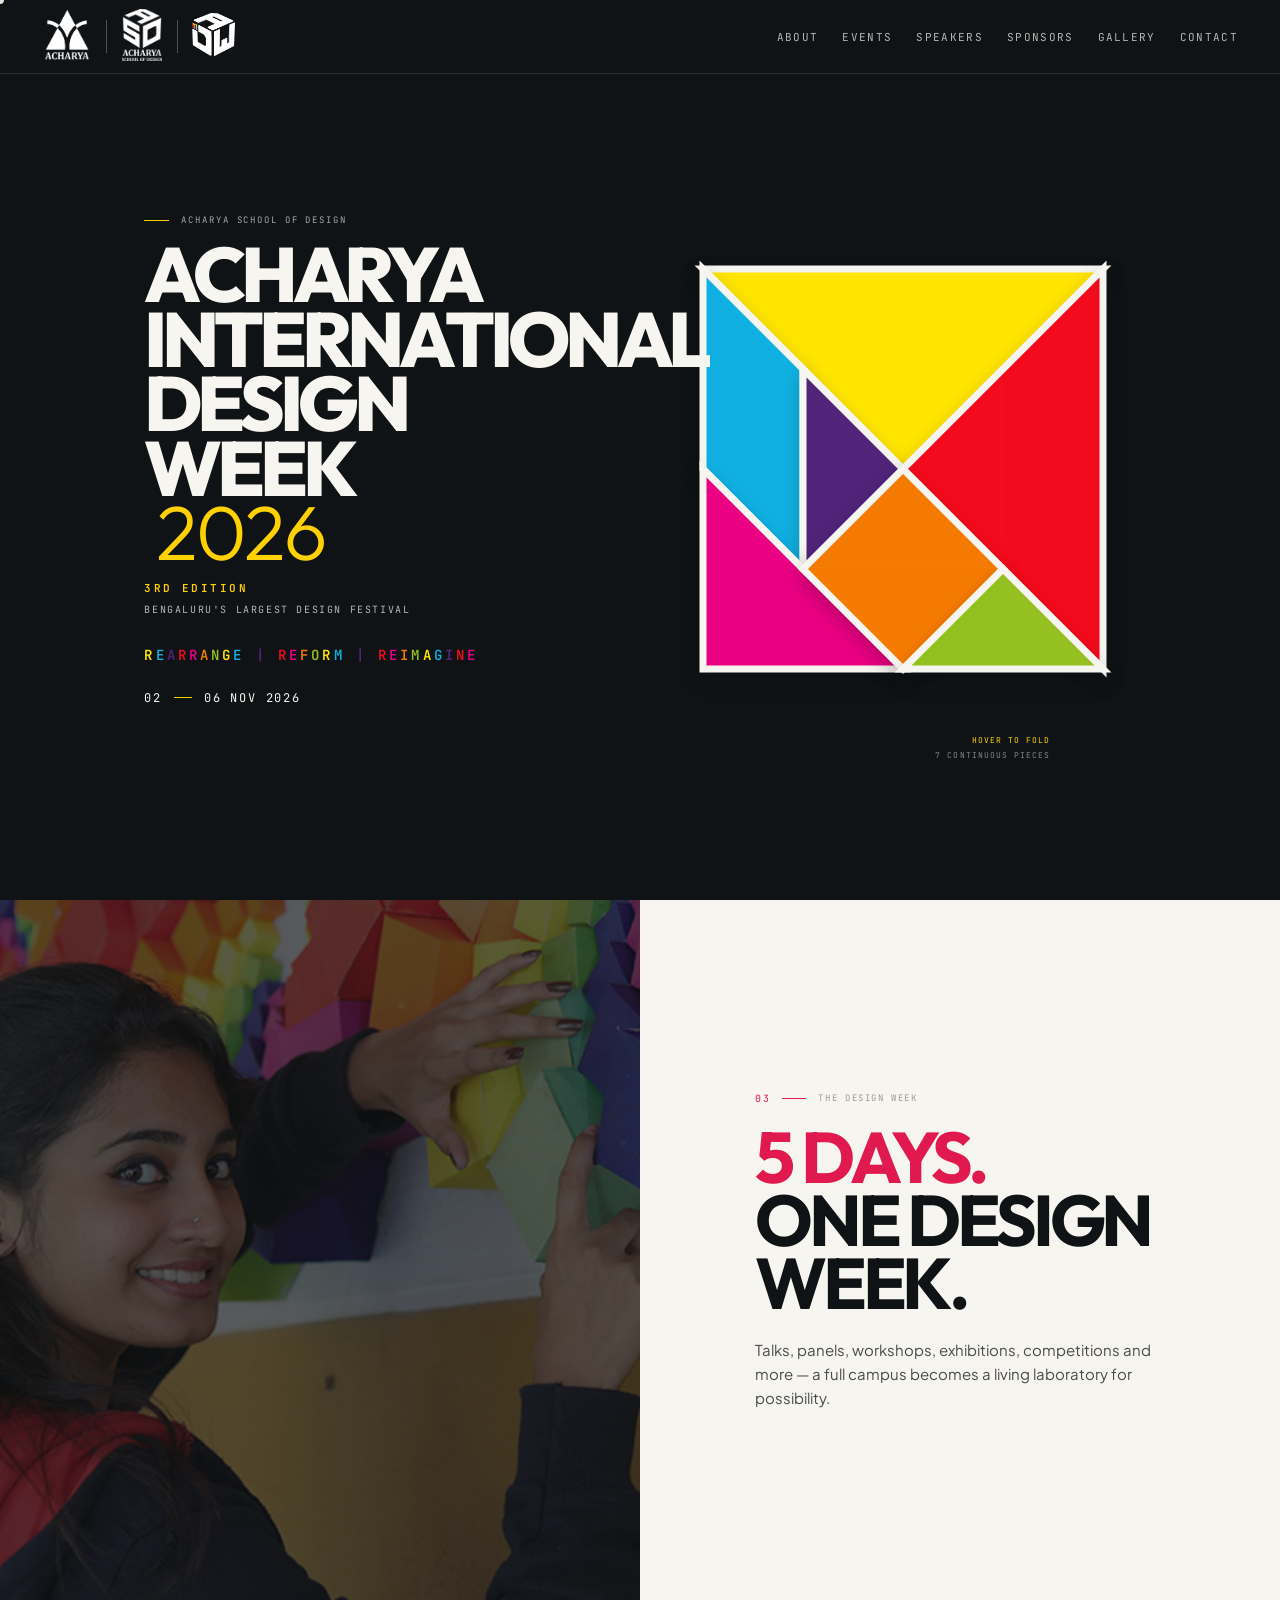
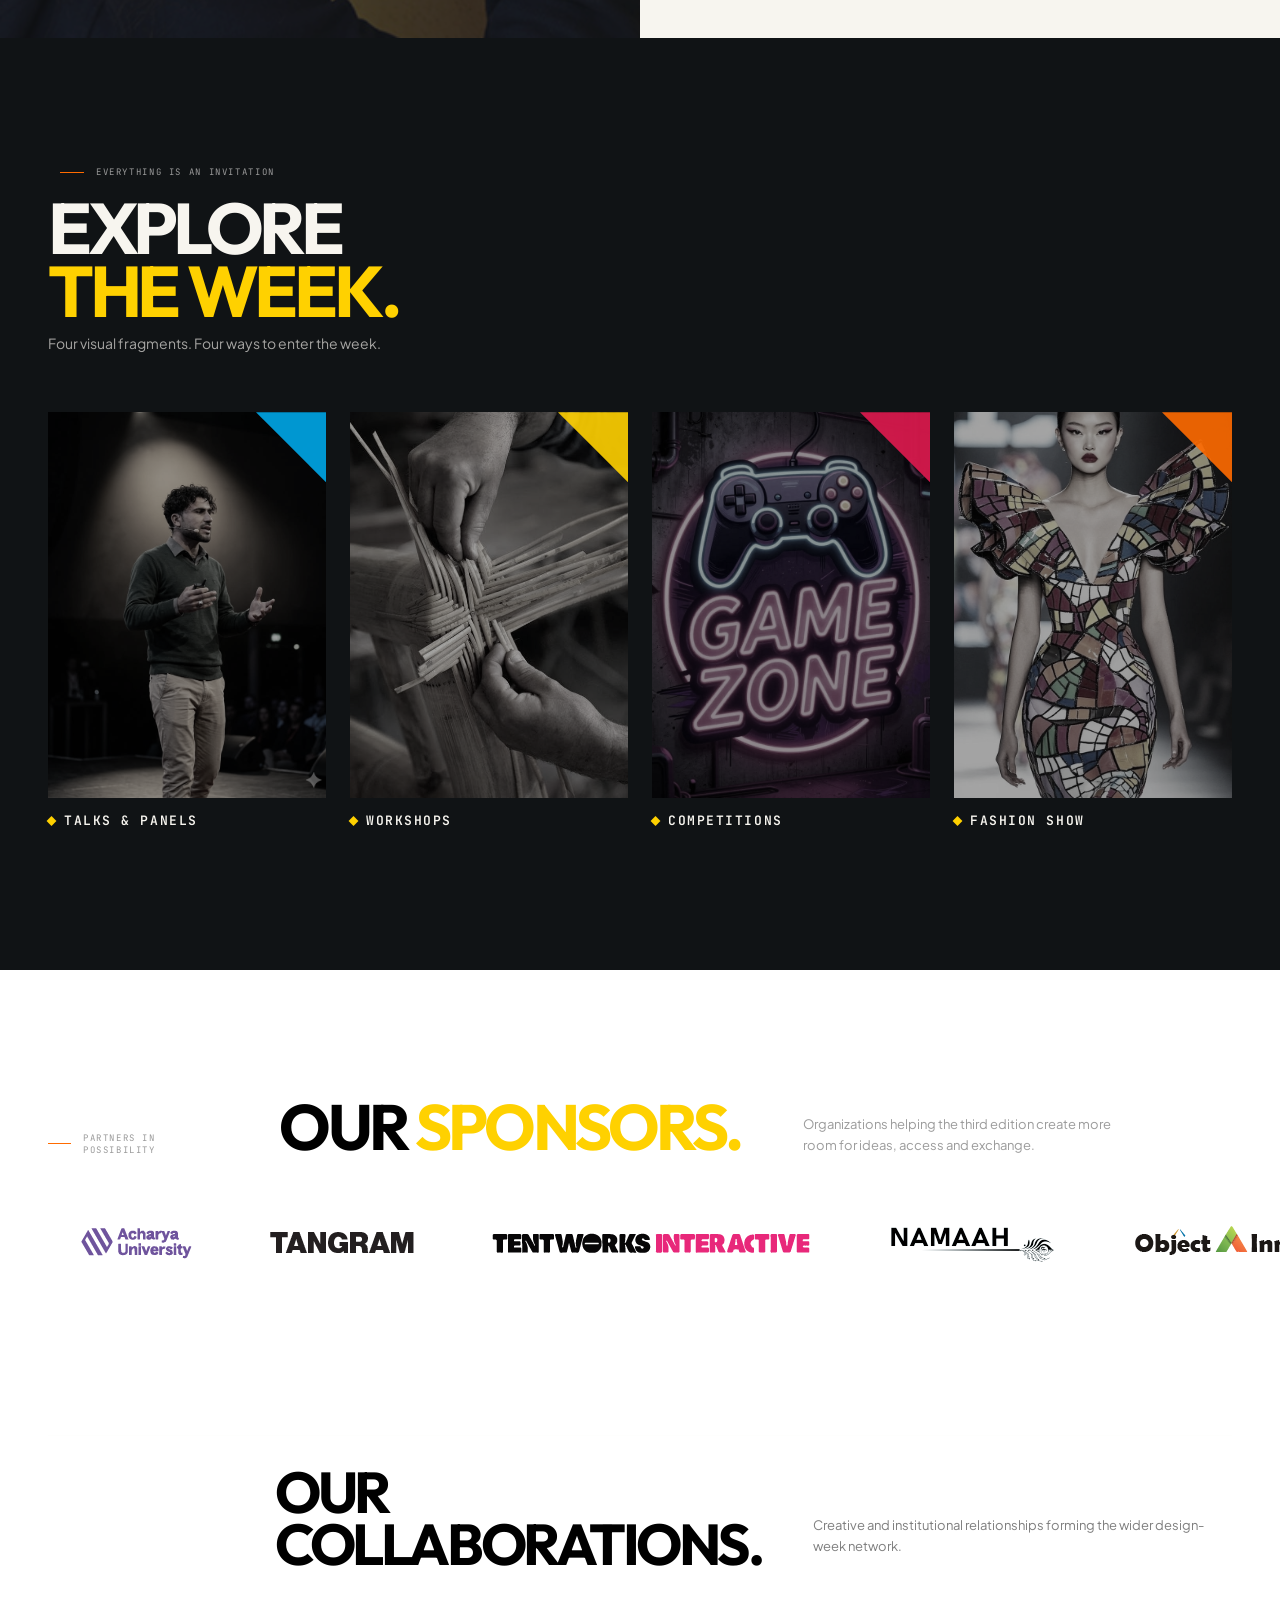
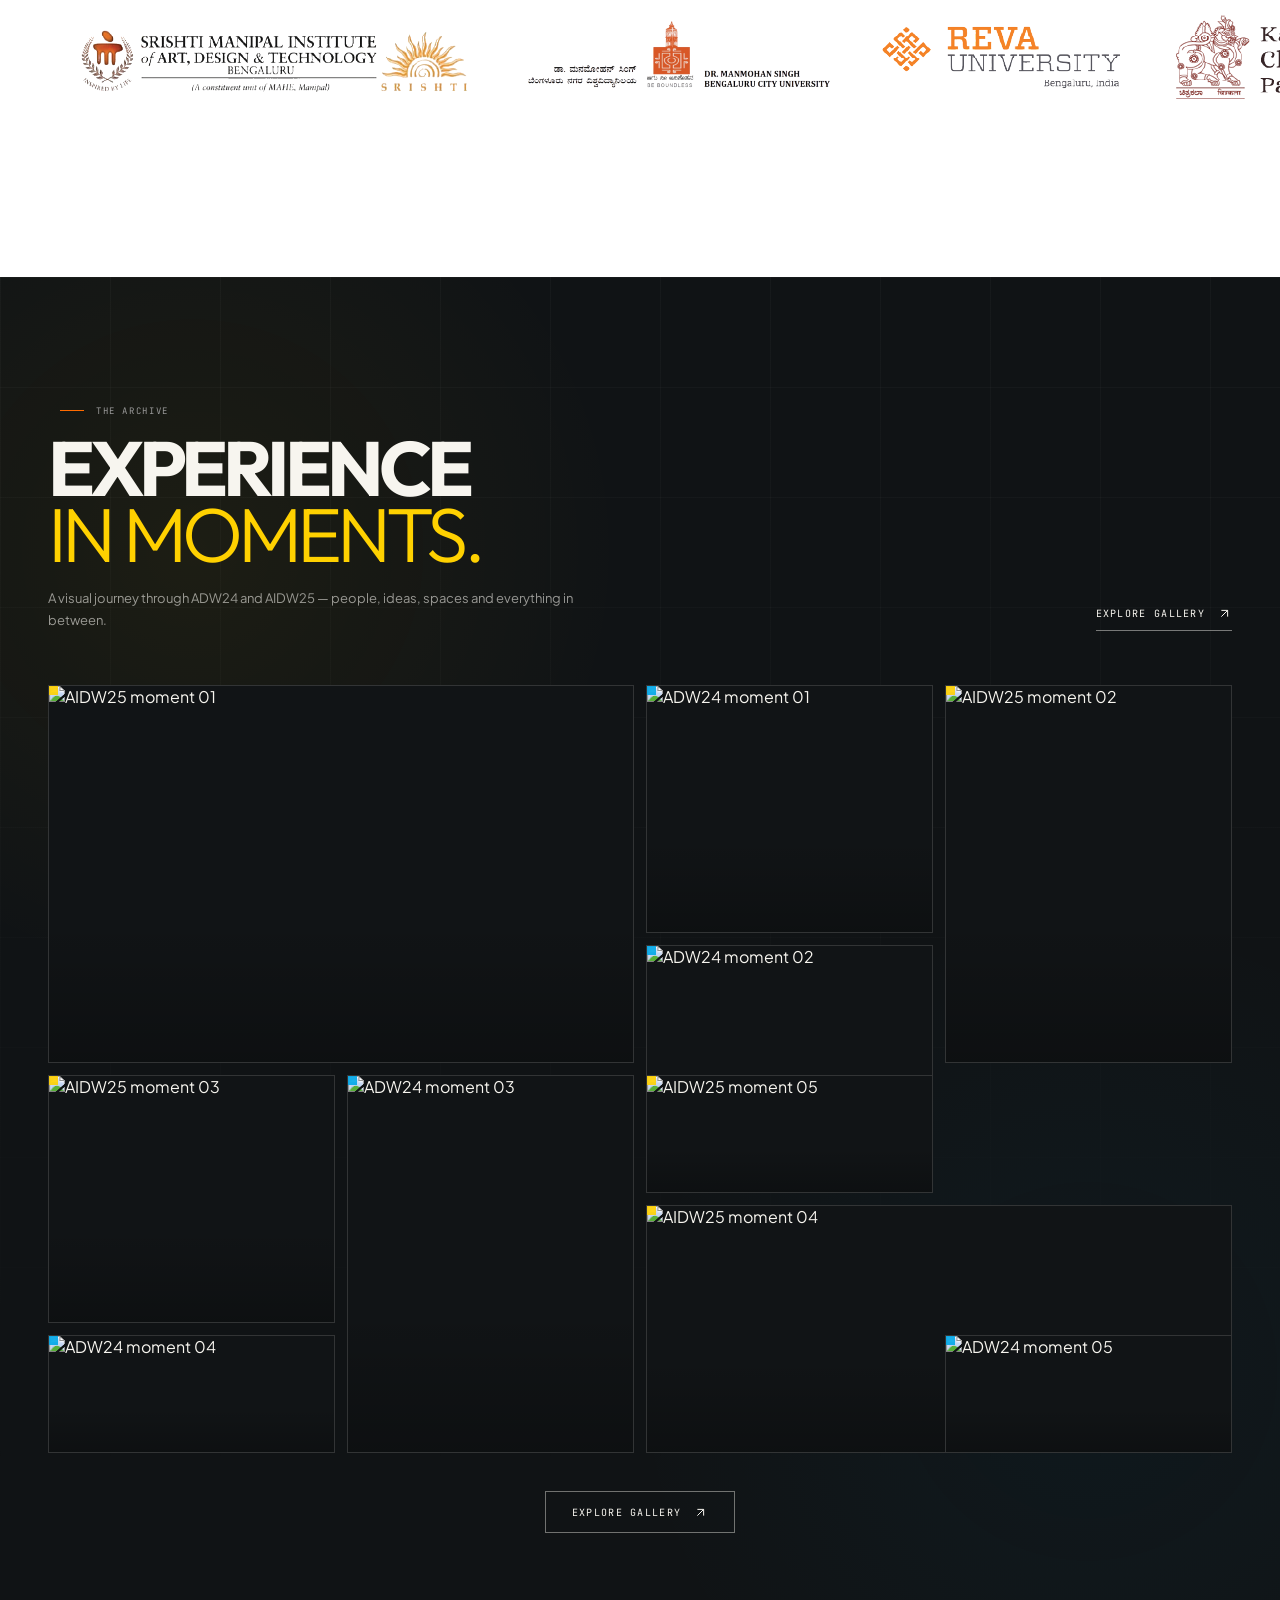
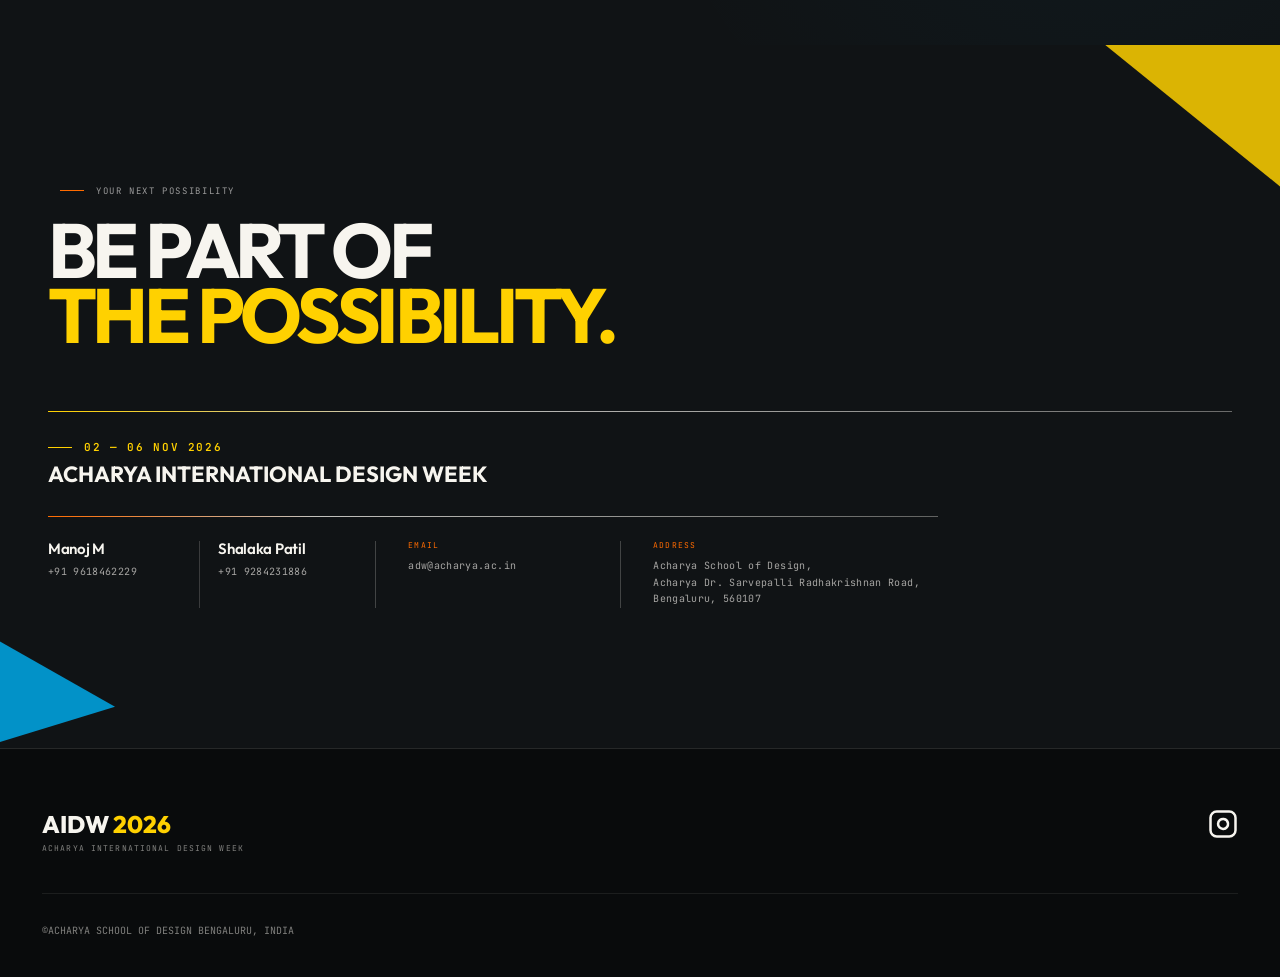
==== commit 2387652d: "Add files via upload" ====
--- a/index.html
+++ b/index.html
@@ -1,639 +1,677 @@
-<!DOCTYPE html>
-<html lang="en">
-<head>
-  <meta charset="UTF-8" />
-  <meta name="viewport" content="width=device-width, initial-scale=1.0" />
-  <title>AIDW 2026 — Tangram | Geometric Ideas</title>
-  <meta name="description" content="Acharya International Design Week 2026 — Bengaluru's largest design festival, 2–6 November 2026." />
-  <link rel="preconnect" href="https://fonts.googleapis.com" />
-  <link rel="preconnect" href="https://fonts.gstatic.com" crossorigin />
-  <link href="https://fonts.googleapis.com/css2?family=JetBrains+Mono:wght@300;400;500;600;700&family=Outfit:wght@300;400;500;600;700;800;900&family=Plus+Jakarta+Sans:wght@400;500;600;700&display=swap" rel="stylesheet" />
-  <link rel="stylesheet" href="style.css" />
-</head>
-<body>
-  <!-- Custom Difference Cursor -->
-  <div id="custom-cursor" class="custom-cursor" aria-hidden="true"></div>
-
-  <!-- Toast Notification -->
-  <div id="toast" class="toast" aria-live="polite">
-    <svg width="16" height="16" viewBox="0 0 24 24" fill="none" stroke="currentColor" stroke-width="2.5"><polyline points="20 6 9 17 4 12"/></svg>
-    <span id="toast-message">You're on the list! Interest received.</span>
-  </div>
-
-  <!-- Site Navigation -->
-  <header id="site-nav" class="site-nav">
-    
-    <!-- LOGOS -->
-    <div class="nav-brand-cluster">
-        <!-- Acharya Logo -->
-      <a href="https://www.acharya.ac.in/" class="nav-logo-link" aria-label="Acharya Home">
-        <img src="assests/Acharya.webp" alt="Acharya" />
-      </a>
-      <!-- Line partion -->
-        <span class="nav-logo-divider" aria-hidden="true"></span>
-            <!-- ASD Logo -->
-      <span class="nav-companion-logo nav-asd-logo">
-        <a href="https://asd.ac.in/">
-         <img src="assests/ASD.webp" alt="Acharya School of Design" />
-        </a>
-      </span>
-        <!-- Line Partion -->
-      <span class="nav-logo-divider" aria-hidden="true"></span>
-      <!-- AIDW Logo -->
-      <span class="nav-companion-logo nav-aidw-logo">
-        <a href="index.html">
-        <img src="assests/AIDW.png" alt="AIDW Tangram" />
-        </a>
-      </span>
-    </div>
-
-    <nav class="desktop-nav">
-      <a href="#about">ABOUT</a>
-      <a href="#events">EVENTS</a>
-      <a href="#speakers">SPEAKERS</a>
-      <a href="#schedule">SCHEDULE</a>
-      <a href="#sponsors">SPONSORS</a>
-      <a href="#contact">CONTACT</a>
-    </nav>
-
-    <button id="open-register-nav-btn" class="nav-register" data-cursor-label="ENTER →">
-      <span>REGISTER NOW</span>
-      <svg width="14" height="14" viewBox="0 0 24 24" fill="none" stroke="currentColor" stroke-width="2"><line x1="7" y1="17" x2="17" y2="7"/><polyline points="7 7 17 7 17 17"/></svg>
-    </button>
-
-    <button id="mobile-menu-toggle" class="mobile-menu-button" aria-label="Toggle navigation">
-      <svg id="menu-icon" width="21" height="21" viewBox="0 0 24 24" fill="none" stroke="currentColor" stroke-width="2"><line x1="4" y1="6" x2="20" y2="6"/><line x1="4" y1="12" x2="20" y2="12"/><line x1="4" y1="18" x2="20" y2="18"/></svg>
-      <svg id="close-icon" width="21" height="21" viewBox="0 0 24 24" fill="none" stroke="currentColor" stroke-width="2" style="display:none;"><line x1="18" y1="6" x2="6" y2="18"/><line x1="6" y1="6" x2="18" y2="18"/></svg>
-    </button>
-
-    <div id="mobile-nav" class="mobile-nav">
-      <a href="#about">ABOUT</a>
-      <a href="#events">EVENTS</a>
-      <a href="#speakers">SPEAKERS</a>
-      <a href="#schedule">SCHEDULE</a>
-      <a href="#sponsors">SPONSORS</a>
-      <a href="#contact">CONTACT</a>
-      <button id="mobile-register-btn">REGISTER NOW ↗</button>
-    </div>
-  </header>
-
-  <main>
-    <!-- Section 01: Hero -->
-    <section id="top" class="hero-section">
-      <div class="hero-content">
-        <div class="eyebrow">
-          <span class="eyebrow-line"></span> ACHARYA SCHOOL OF DESIGN
-        </div>
-
-        <h1>
-          ACHARYA <span>INTERNATIONAL</span>
-          <span>DESIGN WEEK</span>
-          <em>2026</em>
-        </h1>
-
-        <div class="hero-edition-label">3RD EDITION</div>
-        <div class="hero-festival-label">BENGALURU'S LARGEST DESIGN FESTIVAL</div>
-
-        <div class="hero-tangram-word hero-reform-word">
-          <span data-cursor-label="MOVE" class="letter-1">R<i></i></span>
-          <span data-cursor-label="MOVE" class="letter-2">E<i></i></span>
-          <span data-cursor-label="MOVE" class="letter-3">A<i></i></span>
-          <span data-cursor-label="MOVE" class="letter-4">R<i></i></span>
-          <span data-cursor-label="MOVE" class="letter-5">R<i></i></span>
-          <span data-cursor-label="MOVE" class="letter-6">A<i></i></span>
-          <span data-cursor-label="MOVE" class="letter-7">N<i></i></span>
-          <span data-cursor-label="MOVE" class="letter-1">G<i></i></span>
-          <span data-cursor-label="MOVE" class="letter-2">E<i></i></span>
-          <span class="word-space">&nbsp;</span>
-          <span data-cursor-label="MOVE" class="letter-3">|<i></i></span>
-          <span class="word-space">&nbsp;</span>
-          <span data-cursor-label="MOVE" class="letter-4">R<i></i></span>
-          <span data-cursor-label="MOVE" class="letter-5">E<i></i></span>
-          <span data-cursor-label="MOVE" class="letter-6">F<i></i></span>
-          <span data-cursor-label="MOVE" class="letter-7">O<i></i></span>
-          <span data-cursor-label="MOVE" class="letter-1">R<i></i></span>
-          <span data-cursor-label="MOVE" class="letter-2">M<i></i></span>
-          <span class="word-space">&nbsp;</span>
-          <span data-cursor-label="MOVE" class="letter-3">|<i></i></span>
-          <span class="word-space">&nbsp;</span>
-          <span data-cursor-label="MOVE" class="letter-4">R<i></i></span>
-          <span data-cursor-label="MOVE" class="letter-5">E<i></i></span>
-          <span data-cursor-label="MOVE" class="letter-6">I<i></i></span>
-          <span data-cursor-label="MOVE" class="letter-7">M<i></i></span>
-          <span data-cursor-label="MOVE" class="letter-1">A<i></i></span>
-          <span data-cursor-label="MOVE" class="letter-2">G<i></i></span>
-          <span data-cursor-label="MOVE" class="letter-3">I<i></i></span>
-          <span data-cursor-label="MOVE" class="letter-4">N<i></i></span>
-          <span data-cursor-label="MOVE" class="letter-5">E<i></i></span>
-        </div>
-
-        <div class="hero-date">
-          02 <i></i> 06 NOV 2026
-        </div>
-
-        <div class="hero-actions">
-          <button id="hero-register-btn" data-cursor-label="ENTER →">
-            REGISTER NOW
-            <svg width="15" height="15" viewBox="0 0 24 24" fill="none" stroke="currentColor" stroke-width="2"><line x1="7" y1="17" x2="17" y2="7"/><polyline points="7 7 17 7 17 17"/></svg>
-          </button>
-          <a class="arrow-link arrow-link-light" href="#events">
-            EXPLORE THE WEEK
-            <svg width="15" height="15" viewBox="0 0 24 24" fill="none" stroke="currentColor" stroke-width="1.6"><line x1="7" y1="17" x2="17" y2="7"/><polyline points="7 7 17 7 17 17"/></svg>
-          </a>
-        </div>
-      </div>
-
-      <div class="hero-art-wrap">
-        <div id="tangram-art" class="tangram-artwork origami-hero-art" tabindex="0" role="button" aria-label="Hover or click to fold Tangram square">
-          <svg class="origami-svg" viewBox="0 0 700 620" role="img">
-            <rect class="origami-frame" x="150" y="110" width="400" height="400" fill="none" stroke="#F7F5EF" stroke-width="2"></rect>
-            
-            <!-- 7 Primary Continuous Tangram Pieces -->
-            <g id="tangram-group-yellow" class="origami-piece-group" transform="translate(150, 110)">
-              <polygon class="origami-primary" points="0,0 400,0 200,200" fill="#FFE500" stroke="#F7F5EF" stroke-width="7"></polygon>
-            </g>
-            <g id="tangram-group-blue" class="origami-piece-group" transform="translate(150, 110)">
-              <polygon class="origami-primary" points="0,0 100,100 100,300 0,200" fill="#10B1E2" stroke="#F7F5EF" stroke-width="7"></polygon>
-            </g>
-            <g id="tangram-group-purple" class="origami-piece-group" transform="translate(150, 110)">
-              <polygon class="origami-primary" points="100,100 200,200 100,300" fill="#51247A" stroke="#F7F5EF" stroke-width="7"></polygon>
-            </g>
-            <g id="tangram-group-red" class="origami-piece-group" transform="translate(150, 110)">
-              <polygon class="origami-primary" points="400,0 400,400 200,200" fill="#F20B1D" stroke="#F7F5EF" stroke-width="7"></polygon>
-            </g>
-            <g id="tangram-group-pink" class="origami-piece-group" transform="translate(150, 110)">
-              <polygon class="origami-primary" points="0,200 200,400 0,400" fill="#E90083" stroke="#F7F5EF" stroke-width="7"></polygon>
-            </g>
-            <g id="tangram-group-orange" class="origami-piece-group" transform="translate(150, 110)">
-              <polygon class="origami-primary" points="100,300 200,200 300,300 200,400" fill="#F47B00" stroke="#F7F5EF" stroke-width="7"></polygon>
-            </g>
-            <g id="tangram-group-green" class="origami-piece-group" transform="translate(150, 110)">
-              <polygon class="origami-primary" points="300,300 400,400 200,400" fill="#94C11F" stroke="#F7F5EF" stroke-width="7"></polygon>
-            </g>
-
-            <!-- Origami Exploded Micro-Facets -->
-            <g id="origami-facets-layer"></g>
-          </svg>
-
-          <div class="origami-fold-label">
-            <span id="fold-state-text">HOVER TO FOLD</span>
-            <b id="fold-desc-text">7 CONTINUOUS PIECES</b>
-          </div>
-        </div>
-      </div>
-
-      <!-- <button id="scroll-cue-btn" class="scroll-cue" aria-label="Scroll down">
-        <span>SCROLL</span>
-        <svg width="18" height="18" viewBox="0 0 24 24" fill="none" stroke="currentColor" stroke-width="2"><polyline points="7 7 17 17"/><polyline points="17 7 17 17 7 17"/></svg>
-      </button> -->
-    </section>
-
-    <!-- Section 02: Speakers -->
-    <section id="speakers" class="speakers-section dark-section">
-      <div class="section-inner">
-        <div class="section-heading-row speakers-heading">
-          <div>
-            <div class="section-marker"><span>02</span><i></i><b>PEOPLE TO WATCH</b></div>
-            <h2>VISIONARIES.<br /><em>CREATORS.</em><br />CHANGE MAKERS.</h2>
-          </div>
-          <a class="arrow-link arrow-link-light" href="#contact">
-            VIEW ALL SPEAKERS
-            <svg width="15" height="15" viewBox="0 0 24 24" fill="none" stroke="currentColor" stroke-width="1.6"><line x1="7" y1="17" x2="17" y2="7"/><polyline points="7 7 17 7 17 17"/></svg>
-          </a>
-        </div>
-
-        <div class="speaker-grid">
-          <article class="speaker-card">
-            <div class="speaker-image" style="background-image: url('assests/s1.jpg');">
-              <i style="background-color: #00A8E8;"></i>
-              <b style="border-color: #00A8E8;"></b>
-            </div>
-            <div class="speaker-meta">
-              <h3>Prof. Marcus Vance</h3>
-              <p>Keynote Speaker</p>
-              <small>Computational Architecture & AI</small>
-            </div>
-          </article>
-
-          <article class="speaker-card">
-            <div class="speaker-image" style="background-image: url('assests/s2.jpg');">
-              <i style="background-color: #FFD100;"></i>
-              <b style="border-color: #FFD100;"></b>
-            </div>
-            <div class="speaker-meta">
-              <h3>Dr. Elena Rostova</h3>
-              <p>Design Theorist</p>
-              <small>Biodesign & Sustainable Futures</small>
-            </div>
-          </article>
-
-          <article class="speaker-card">
-            <div class="speaker-image" style="background-image: url('assests/s3.jpg');">
-              <i style="background-color: #00C853;"></i>
-              <b style="border-color: #00C853;"></b>
-            </div>
-            <div class="speaker-meta">
-              <h3>Aarav Kulkarni</h3>
-              <p>Creative Director</p>
-              <small>Tangram Spatial Interfaces</small>
-            </div>
-          </article>
-
-          <article class="speaker-card">
-            <div class="speaker-image" style="background-image: url('assests/s4.jpg');">
-              <i style="background-color: #E01A4F;"></i>
-              <b style="border-color: #E01A4F;"></b>
-            </div>
-            <div class="speaker-meta">
-              <h3>Sophie Zhang</h3>
-              <p>Lead Researcher</p>
-              <small>Autonomous Creative Agents</small>
-            </div>
-          </article>
-
-          <article class="speaker-card">
-            <div class="speaker-image" style="background-image: url('assests/s5.jpg');">
-              <i style="background-color: #FF6B00;"></i>
-              <b style="border-color: #FF6B00;"></b>
-               </div>
-            <div class="speaker-meta">
-              <h3>David O'Connor</h3>
-              <p>Principal Partner</p>
-              <small>Global Design Pedagogy</small>
-            </div>
-          </article>
-        </div>
-      </div>
-    </section>
-
-    <!-- Section 03: The Design Week -->
-    <section id="about" class="week-section light-section">
-      <div class="week-image week-image-official" style="background-image: url('assests/e1.jpg');" role="img" aria-label="Acharya School of Design student work">
-        <div class="week-overlay-shape shape-one"></div>
-        <div class="week-overlay-shape shape-two"></div>
-        <!-- <span>LEARN<br />CONNECT<br />CREATE</span> -->
-      </div>
-
-      <div class="week-copy">
-        <div class="section-marker section-marker-light"><span>03</span><i></i><b>THE DESIGN WEEK</b></div>
-        <h2><em>5 DAYS.</em><br />ONE DESIGN<br />WEEK.</h2>
-        <p>Talks, panels, workshops, exhibitions, competitions and more — a full campus becomes a living laboratory for possibility.</p>
-        <a class="arrow-link" href="#schedule">
-          VIEW FULL SCHEDULE
-          <svg width="15" height="15" viewBox="0 0 24 24" fill="none" stroke="currentColor" stroke-width="1.6"><line x1="7" y1="17" x2="17" y2="7"/><polyline points="7 7 17 7 17 17"/></svg>
-        </a>
-      </div>
-    </section>
-
-    <!-- Section 04: Events -->
-    <section id="events" class="events-section dark-section">
-      <div class="section-inner">
-        <div class="events-intro">
-          <div class="section-marker"><span>04</span><i></i><b>EVERYTHING IS AN INVITATION</b></div>
-          <h2>EXPLORE<br /><em>THE WEEK.</em></h2>
-          <p>Four visual fragments. Four ways to enter the week.</p>
-        </div>
-
-        <div class="event-grid event-portrait-grid">
-          <div class="event-card-shell">
-            <article class="event-card event-card-1" aria-label="TALKS & PANELS">
-              <div class="event-card-photo" style="background-image: url('https://customer-assets-4nw71qhi.emergentagent.net/job_geometric-ideas/artifacts/3txm4jas_stage.jpg');"></div>
-              <div class="event-tangram-layer">
-                <span class="event-tan-major" style="background-color: #00A8E8;"></span>
-                <span class="event-tan-secondary"></span>
-                <span class="event-tan-minor event-tan-minor-a"></span>
-                <span class="event-tan-minor event-tan-minor-b"></span>
-              </div>
-            </article>
-            <h3 class="event-card-caption">TALKS & PANELS</h3>
-          </div>
-
-          <div class="event-card-shell">
-            <article class="event-card event-card-2" aria-label="WORKSHOPS">
-              <div class="event-card-photo" style="background-image: url('https://customer-assets-4nw71qhi.emergentagent.net/job_geometric-ideas/artifacts/51xzdt6x_90853d751479eb068e394efc2d7b03ba.jpg');"></div>
-              <div class="event-tangram-layer">
-                <span class="event-tan-major" style="background-color: #FFD100;"></span>
-                <!-- <span class="event-tan-secondary"></span>
-                <span class="event-tan-minor event-tan-minor-a"></span>
-                <span class="event-tan-minor event-tan-minor-b"></span> -->
-              </div>
-            </article>
-            <h3 class="event-card-caption">WORKSHOPS</h3>
-          </div>
-
-          <div class="event-card-shell">
-            <article class="event-card event-card-3" aria-label="COMPETITIONS">
-              <div class="event-card-photo" style="background-image: url('https://customer-assets-4nw71qhi.emergentagent.net/job_geometric-ideas/artifacts/9p2ykkfn_b2832bddafce0c04d3cb016e982bf74e.jpg');"></div>
-              <div class="event-tangram-layer">
-                <span class="event-tan-major" style="background-color: #E01A4F;"></span>
-                <span class="event-tan-secondary"></span>
-                <span class="event-tan-minor event-tan-minor-a"></span>
-                <span class="event-tan-minor event-tan-minor-b"></span>
-              </div>
-            </article>
-            <h3 class="event-card-caption">COMPETITIONS</h3>
-          </div>
-
-          <div class="event-card-shell">
-            <article class="event-card event-card-4" aria-label="FASHION SHOW">
-              <div class="event-card-photo" style="background-image: url('https://customer-assets-4nw71qhi.emergentagent.net/job_geometric-ideas/artifacts/me4m95ck_download%20%2818%29.jpg');"></div>
-              <div class="event-tangram-layer">
-                <span class="event-tan-major" style="background-color: #FF6B00;"></span>
-                <span class="event-tan-secondary"></span>
-                <span class="event-tan-minor event-tan-minor-a"></span>
-                <span class="event-tan-minor event-tan-minor-b"></span>
-              </div>
-            </article>
-            <h3 class="event-card-caption">FASHION SHOW</h3>
-          </div>
-        </div>
-      </div>
-    </section>
-
-    <!-- Section 05: Timetable / Schedule -->
-    <section id="schedule" class="schedule-section light-section">
-      <div class="section-inner">
-        <div class="schedule-top">
-          <div>
-            <div class="section-marker section-marker-light"><span>05</span><i></i><b>WHEN TO JOIN</b></div>
-            <h2>THE<br /><em>TIMETABLE.</em></h2>
-          </div>
-          <p>Five days of signals, exchange and action.<br />Choose a day. Follow a thread.</p>
-        </div>
-
-        <div class="schedule-controls">
-          <div id="day-tabs" class="day-tabs">
-            <button class="is-active" data-day="DAY 01">DAY 01 <span>02 NOV</span></button>
-            <button data-day="DAY 02">DAY 02 <span>03 NOV</span></button>
-            <button data-day="DAY 03">DAY 03 <span>04 NOV</span></button>
-            <button data-day="DAY 04">DAY 04 <span>05 NOV</span></button>
-            <button data-day="DAY 05">DAY 05 <span>06 NOV</span></button>
-          </div>
-
-          <div id="filter-tabs" class="filter-tabs">
-            <button class="is-active" data-filter="ALL">ALL</button>
-            <button data-filter="TALKS">TALKS</button>
-            <button data-filter="WORKSHOPS">WORKSHOPS</button>
-            <button data-filter="COMPETITIONS">COMPETITIONS</button>
-            <button data-filter="FASHION">FASHION</button>
-            <button data-filter="EXHIBITIONS">EXHIBITIONS</button>
-          </div>
-        </div>
-
-        <div id="schedule-list" class="schedule-list">
-          <!-- Populated by JavaScript -->
-        </div>
-      </div>
-    </section>
-
-    <!-- Section 06: Sponsors & Collaborations -->
-    <section id="sponsors" class="partners-section dark-section">
-      <div class="section-inner">
-        <div class="partners-heading">
-          <div class="section-marker"><span>06</span><i></i><b>PARTNERS IN POSSIBILITY</b></div>
-          <h2>OUR <em>SPONSORS.</em></h2>
-          <p>Organizations helping the third edition create more room for ideas, access and exchange.</p>
-        </div>
-
-        <div class="partner-grid">
-          <article class="partner-card">
-            <span class="partner-index">01</span>
-            <div class="partner-placeholder-mark" aria-hidden="true"><i></i><i></i><i></i></div>
-            <p>TO BE ANNOUNCED</p>
-            <small>SPONSOR 01</small>
-          </article>
-          <article class="partner-card">
-            <span class="partner-index">02</span>
-            <div class="partner-placeholder-mark" aria-hidden="true"><i></i><i></i><i></i></div>
-            <p>TO BE ANNOUNCED</p>
-            <small>SPONSOR 02</small>
-          </article>
-          <article class="partner-card">
-            <span class="partner-index">03</span>
-            <div class="partner-placeholder-mark" aria-hidden="true"><i></i><i></i><i></i></div>
-            <p>TO BE ANNOUNCED</p>
-            <small>SPONSOR 03</small>
-          </article>
-          <article class="partner-card">
-            <span class="partner-index">04</span>
-            <div class="partner-placeholder-mark" aria-hidden="true"><i></i><i></i><i></i></div>
-            <p>TO BE ANNOUNCED</p>
-            <small>SPONSOR 04</small>
-          </article>
-        </div>
-
-        <div class="collaborations-heading">
-          <span>02 / 02</span>
-          <h3>OUR COLLABORATIONS.</h3>
-          <p>Creative and institutional relationships forming the wider design-week network.</p>
-        </div>
-
-        <div class="partner-grid partner-grid-collaborations">
-          <article class="partner-card collaboration-card">
-            <span class="partner-index">01</span>
-            <div class="partner-placeholder-mark" aria-hidden="true"><i></i><i></i><i></i></div>
-            <p>TO BE ANNOUNCED</p>
-            <small>COLLABORATION 01</small>
-          </article>
-          <article class="partner-card collaboration-card">
-            <span class="partner-index">02</span>
-            <div class="partner-placeholder-mark" aria-hidden="true"><i></i><i></i><i></i></div>
-            <p>TO BE ANNOUNCED</p>
-            <small>COLLABORATION 02</small>
-          </article>
-          <article class="partner-card collaboration-card">
-            <span class="partner-index">03</span>
-            <div class="partner-placeholder-mark" aria-hidden="true"><i></i><i></i><i></i></div>
-            <p>TO BE ANNOUNCED</p>
-            <small>COLLABORATION 03</small>
-          </article>
-          <article class="partner-card collaboration-card">
-            <span class="partner-index">04</span>
-            <div class="partner-placeholder-mark" aria-hidden="true"><i></i><i></i><i></i></div>
-            <p>TO BE ANNOUNCED</p>
-            <small>COLLABORATION 04</small>
-          </article>
-        </div>
-      </div>
-    </section>
-
-    <!-- Section 07: Gallery -->
-    <section id="gallery" class="gallery-section light-section">
-      <div class="section-inner">
-        <div class="gallery-heading">
-          <div class="section-marker section-marker-light"><span>07</span><i></i><b>IN THE WILD</b></div>
-          <h2>EXPERIENCES<br /><em>IN FORM.</em></h2>
-          <p>A glimpse into the fragments, people and places that make a week like this feel alive.</p>
-        </div>
-
-        <div class="gallery-grid">
-          <figure class="gallery-item gallery-tall" style="background-image: url('https://images.unsplash.com/photo-1569525987258-6aa03a5e4926?crop=entropy&cs=srgb&fm=jpg&q=85');">
-            <i style="background-color: #FFD100;"></i>
-            <figcaption>
-              <small>STUDENT WORK</small>
-              <strong>Spatial Futures</strong>
-            </figcaption>
-          </figure>
-
-          <figure class="gallery-item gallery-wide" style="background-image: url('https://images.unsplash.com/photo-1527576539890-dfa815648363?crop=entropy&cs=srgb&fm=jpg&q=85');">
-            <i style="background-color: #00A8E8;"></i>
-            <figcaption>
-              <small>WORKSHOPS</small>
-              <strong>The Making Of</strong>
-            </figcaption>
-          </figure>
-
-          <figure class="gallery-item gallery-square" style="background-image: url('https://images.unsplash.com/photo-1551161440-88a5c5b09ba0?crop=entropy&cs=srgb&fm=jpg&q=85');">
-            <i style="background-color: #E01A4F;"></i>
-            <figcaption>
-              <small>EXHIBITION</small>
-              <strong>Soft Systems</strong>
-            </figcaption>
-          </figure>
-
-          <figure class="gallery-item gallery-medium" style="background-image: url('https://images.unsplash.com/photo-1539109136881-3be0616acf4b?crop=entropy&cs=srgb&fm=jpg&q=85');">
-            <i style="background-color: #FF6B00;"></i>
-            <figcaption>
-              <small>FASHION</small>
-              <strong>Night Studies</strong>
-            </figcaption>
-          </figure>
-
-          <figure class="gallery-item gallery-wide" style="background-image: url('https://images.unsplash.com/photo-1511818966892-d7d671e672a2?crop=entropy&cs=srgb&fm=jpg&q=85');">
-            <i style="background-color: #00C853;"></i>
-            <figcaption>
-              <small>DESIGN EXPERIMENT</small>
-              <strong>Campus As Canvas</strong>
-            </figcaption>
-          </figure>
-        </div>
-      </div>
-    </section>
-
-    <!-- Section 08: Registration & Contact -->
-    <section id="contact" class="registration-section dark-section">
-      <div class="registration-fragment fragment-one"></div>
-      <div class="registration-fragment fragment-two"></div>
-      <div class="section-inner registration-inner">
-        <div class="section-marker"><span>08</span><i></i><b>YOUR NEXT POSSIBILITY</b></div>
-        <h2>BE PART OF<br /><em>THE POSSIBILITY.</em></h2>
-
-        <div class="registration-bottom">
-          <div class="registration-details">
-            <span>02 — 06 NOV 2026</span>
-            <strong>ACHARYA INTERNATIONAL DESIGN WEEK</strong>
-
-            <address class="registration-contact">
-              <div class="contact-people">
-                <p>
-                  <b>Manoj M</b>
-                  <a href="tel:+919618462229">+91 9618462229</a>
-                </p>
-                <p>
-                  <b>Shalaka Patil</b>
-                  <a href="tel:+919284231886">+91 9284231886</a>
-                </p>
-              </div>
-
-              <div class="contact-email">
-                <small>EMAIL</small>
-                <a href="mailto:adw@acharya.ac.in">adw@acharya.ac.in</a>
-              </div>
-
-              <div class="contact-address">
-                <small>ADDRESS</small>
-                <span>Acharya School of Design,<br />Acharya Dr. Sarvepalli Radhakrishnan Road,<br />Bengaluru, 560107</span>
-              </div>
-            </address>
-          </div>
-
-          <button id="cta-register-btn" data-cursor-label="ENTER →">
-            REGISTER NOW
-            <svg width="15" height="15" viewBox="0 0 24 24" fill="none" stroke="currentColor" stroke-width="2"><line x1="7" y1="17" x2="17" y2="7"/><polyline points="7 7 17 7 17 17"/></svg>
-          </button>
-        </div>
-      </div>
-    </section>
-  </main>
-
-  <!-- Footer -->
-  <footer class="site-footer">
-    <div class="footer-top">
-      <div class="footer-brand">
-        <div>
-          <strong>AIDW <em>2026</em></strong>
-          <small>ACHARYA INTERNATIONAL DESIGN WEEK</small>
-        </div>
-      </div>
-      <p>Designing possibilities<br />through connection.</p>
-    </div>
-
-    <div class="footer-bottom">
-      <span>ACHARYA SCHOOL OF DESIGN <b></b> BENGALURU, INDIA</span>
-      <nav>
-        <a href="#about">ABOUT</a>
-        <a href="#events">EVENTS</a>
-        <a href="#speakers">SPEAKERS</a>
-        <a href="#schedule">SCHEDULE</a>
-        <a href="#sponsors">SPONSORS</a>
-        <a href="#contact">CONTACT</a>
-      </nav>
-      <div class="footer-socials">
-        <a href="https://www.instagram.com" target="_blank" rel="noreferrer" aria-label="Instagram">
-          <svg width="15" height="15" viewBox="0 0 24 24" fill="none" stroke="currentColor" stroke-width="2"><rect x="2" y="2" width="20" height="20" rx="5" ry="5"/><path d="M16 11.37A4 4 0 1 1 12.63 8 4 4 0 0 1 16 11.37z"/><line x1="17.5" y1="6.5" x2="17.51" y2="6.5"/></svg>
-        </a>
-        <a href="https://www.linkedin.com" target="_blank" rel="noreferrer" aria-label="LinkedIn">
-          <svg width="15" height="15" viewBox="0 0 24 24" fill="none" stroke="currentColor" stroke-width="2"><path d="M16 8a6 6 0 0 1 6 6v7h-4v-7a2 2 0 0 0-2-2 2 2 0 0 0-2 2v7h-4v-7a6 6 0 0 1 6-6z"/><rect x="2" y="9" width="4" height="12"/><circle cx="4" cy="4" r="2"/></svg>
-        </a>
-      </div>
-    </div>
-  </footer>
-
-  <!-- Modal Dialog -->
-  <div id="modal-backdrop" class="modal-backdrop" aria-hidden="true">
-    <div id="registration-dialog" class="registration-dialog" role="dialog" aria-modal="true">
-      <button id="close-modal-btn" class="close-modal-btn" aria-label="Close dialog">
-        <svg width="20" height="20" viewBox="0 0 24 24" fill="none" stroke="currentColor" stroke-width="2"><line x1="18" y1="6" x2="6" y2="18"/><line x1="6" y1="6" x2="18" y2="18"/></svg>
-      </button>
-
-      <div class="section-marker section-marker-light"><span>R</span><i></i><b>AIDW 2026 REGISTRATION</b></div>
-      <h2>MAKE YOUR<br /><em>CONNECTION.</em></h2>
-      <p style="color: #10131594; font-size: 13px; margin-top: 4px;">Leave a note for the team and we’ll keep you close to the week.</p>
-
-      <form id="registration-form">
-        <div class="form-grid">
-          <label>
-            NAME
-            <input id="reg-name" required minlength="2" placeholder="Your name" />
-          </label>
-          <label>
-            EMAIL
-            <input id="reg-email" required type="email" placeholder="you@example.com" />
-          </label>
-          <label>
-            DISCIPLINE
-            <input id="reg-discipline" required placeholder="Design, architecture, tech..." />
-          </label>
-          <label class="form-full">
-            MESSAGE
-            <textarea id="reg-message" rows="3" placeholder="What are you curious about?"></textarea>
-          </label>
-        </div>
-
-        <div class="dialog-footer">
-          <a class="external-registration-link" href="https://example.com/aidw-registration" target="_blank" rel="noreferrer">
-            EXTERNAL REGISTRATION
-            <svg width="14" height="14" viewBox="0 0 24 24" fill="none" stroke="currentColor" stroke-width="2"><path d="M18 13v6a2 2 0 0 1-2 2H5a2 2 0 0 1-2-2V8a2 2 0 0 1 2-2h6"/><polyline points="15 3 21 3 21 9"/><line x1="10" y1="14" x2="21" y2="3"/></svg>
-          </a>
-          <button type="submit" id="submit-btn">
-            SEND INTEREST
-            <svg width="15" height="15" viewBox="0 0 24 24" fill="none" stroke="currentColor" stroke-width="2"><polyline points="20 6 9 17 4 12"/></svg>
-          </button>
-        </div>
-      </form>
-    </div>
-  </div>
-
-  <script src="script.js"></script>
-</body>
-</html>
+<!DOCTYPE html>
+<html lang="en">
+<head>
+  <meta charset="UTF-8" />
+  <meta name="viewport" content="width=device-width, initial-scale=1.0" />
+  <title>AIDW 2026 — Tangram | Geometric Ideas</title>
+  <meta name="description" content="Acharya International Design Week 2026 — Bengaluru's largest design festival, 2–6 November 2026." />
+  <link rel="preconnect" href="https://fonts.googleapis.com" />
+  <link rel="preconnect" href="https://fonts.gstatic.com" crossorigin />
+  <link href="https://fonts.googleapis.com/css2?family=JetBrains+Mono:wght@300;400;500;600;700&family=Outfit:wght@300;400;500;600;700;800;900&family=Plus+Jakarta+Sans:wght@400;500;600;700&display=swap" rel="stylesheet" />
+  <link rel="stylesheet" href="style.css" />
+</head>
+<body>
+  <!-- Custom Difference Cursor -->
+  <div id="custom-cursor" class="custom-cursor" aria-hidden="true"></div>
+
+  <!-- Toast Notification -->
+  <div id="toast" class="toast" aria-live="polite">
+    <svg width="16" height="16" viewBox="0 0 24 24" fill="none" stroke="currentColor" stroke-width="2.5"><polyline points="20 6 9 17 4 12"/></svg>
+    <span id="toast-message">You're on the list! Interest received.</span>
+  </div>
+
+  <!-- Site Navigation -->
+  <header id="site-nav" class="site-nav">
+    
+    <!-- LOGOS -->
+    <div class="nav-brand-cluster">
+        <!-- Acharya Logo -->
+      <a href="https://www.acharya.ac.in/" class="nav-logo-link" aria-label="Acharya Home">
+        <img src="assests/Acharya.webp" alt="Acharya" />
+      </a>
+      <!-- Line partion -->
+        <span class="nav-logo-divider" aria-hidden="true"></span>
+            <!-- ASD Logo -->
+      <span class="nav-companion-logo nav-asd-logo">
+        <a href="https://asd.ac.in/">
+         <img src="assests/ASD.webp" alt="Acharya School of Design" />
+        </a>
+      </span>
+        <!-- Line Partion -->
+      <span class="nav-logo-divider" aria-hidden="true"></span>
+      <!-- AIDW Logo -->
+      <span class="nav-companion-logo nav-aidw-logo">
+        <a href="index.html">
+        <img src="assests/AIDW.png" alt="AIDW Tangram" />
+        </a>
+      </span>
+    </div>
+
+    <nav class="desktop-nav">
+      <a href="#about">ABOUT</a>
+      <a href="#events">EVENTS</a>
+      <a href="#speakers">SPEAKERS</a>
+      <!-- <a href="#schedule">SCHEDULE</a> -->
+      <a href="#sponsors">SPONSORS</a>
+      <a href="gallery.html">GALLERY</a>
+      <a href="#contact">CONTACT</a>
+    </nav>
+
+    <!-- <button id="open-register-nav-btn" class="nav-register" data-cursor-label="ENTER →">
+      <span>REGISTER NOW</span>
+      <svg width="14" height="14" viewBox="0 0 24 24" fill="none" stroke="currentColor" stroke-width="2"><line x1="7" y1="17" x2="17" y2="7"/><polyline points="7 7 17 7 17 17"/></svg>
+    </button> -->
+
+    <button id="mobile-menu-toggle" class="mobile-menu-button" aria-label="Toggle navigation">
+      <svg id="menu-icon" width="21" height="21" viewBox="0 0 24 24" fill="none" stroke="currentColor" stroke-width="2"><line x1="4" y1="6" x2="20" y2="6"/><line x1="4" y1="12" x2="20" y2="12"/><line x1="4" y1="18" x2="20" y2="18"/></svg>
+      <svg id="close-icon" width="21" height="21" viewBox="0 0 24 24" fill="none" stroke="currentColor" stroke-width="2" style="display:none;"><line x1="18" y1="6" x2="6" y2="18"/><line x1="6" y1="6" x2="18" y2="18"/></svg>
+    </button>
+
+    <div id="mobile-nav" class="mobile-nav">
+      <a href="#about">ABOUT</a>
+      <a href="#events">EVENTS</a>
+      <a href="#speakers">SPEAKERS</a>
+      <!-- <a href="#schedule">SCHEDULE</a> -->
+      <a href="#sponsors">SPONSORS</a>
+      <a href="gallery.html">GALLERY</a>
+      <a href="#contact">CONTACT</a>
+      <!-- <button id="mobile-register-btn">REGISTER NOW ↗</button> -->
+    </div>
+  </header>
+
+  <main>
+    <!-- Section 01: Hero -->
+    <section id="top" class="hero-section">
+      <div class="hero-content">
+        <div class="eyebrow">
+          <span class="eyebrow-line"></span> ACHARYA SCHOOL OF DESIGN
+        </div>
+
+        <h1>
+          ACHARYA <span>INTERNATIONAL</span>
+          <span>DESIGN WEEK</span>
+          <em>2026</em>
+        </h1>
+
+        <div class="hero-edition-label">3RD EDITION</div>
+        <div class="hero-festival-label">BENGALURU'S LARGEST DESIGN FESTIVAL</div>
+
+        <div class="hero-tangram-word hero-reform-word">
+          <span data-cursor-label="MOVE" class="letter-1">R<i></i></span>
+          <span data-cursor-label="MOVE" class="letter-2">E<i></i></span>
+          <span data-cursor-label="MOVE" class="letter-3">A<i></i></span>
+          <span data-cursor-label="MOVE" class="letter-4">R<i></i></span>
+          <span data-cursor-label="MOVE" class="letter-5">R<i></i></span>
+          <span data-cursor-label="MOVE" class="letter-6">A<i></i></span>
+          <span data-cursor-label="MOVE" class="letter-7">N<i></i></span>
+          <span data-cursor-label="MOVE" class="letter-1">G<i></i></span>
+          <span data-cursor-label="MOVE" class="letter-2">E<i></i></span>
+          <span class="word-space">&nbsp;</span>
+          <span data-cursor-label="MOVE" class="letter-3">|<i></i></span>
+          <span class="word-space">&nbsp;</span>
+          <span data-cursor-label="MOVE" class="letter-4">R<i></i></span>
+          <span data-cursor-label="MOVE" class="letter-5">E<i></i></span>
+          <span data-cursor-label="MOVE" class="letter-6">F<i></i></span>
+          <span data-cursor-label="MOVE" class="letter-7">O<i></i></span>
+          <span data-cursor-label="MOVE" class="letter-1">R<i></i></span>
+          <span data-cursor-label="MOVE" class="letter-2">M<i></i></span>
+          <span class="word-space">&nbsp;</span>
+          <span data-cursor-label="MOVE" class="letter-3">|<i></i></span>
+          <span class="word-space">&nbsp;</span>
+          <span data-cursor-label="MOVE" class="letter-4">R<i></i></span>
+          <span data-cursor-label="MOVE" class="letter-5">E<i></i></span>
+          <span data-cursor-label="MOVE" class="letter-6">I<i></i></span>
+          <span data-cursor-label="MOVE" class="letter-7">M<i></i></span>
+          <span data-cursor-label="MOVE" class="letter-1">A<i></i></span>
+          <span data-cursor-label="MOVE" class="letter-2">G<i></i></span>
+          <span data-cursor-label="MOVE" class="letter-3">I<i></i></span>
+          <span data-cursor-label="MOVE" class="letter-4">N<i></i></span>
+          <span data-cursor-label="MOVE" class="letter-5">E<i></i></span>
+        </div>
+
+        <div class="hero-date">
+          02 <i></i> 06 NOV 2026
+        </div>
+        <!-- Once the google form is ready unlock the hero-actions -->
+
+        <!-- <div class="hero-actions">
+          <button id="hero-register-btn" data-cursor-label="ENTER →">
+            REGISTER NOW
+            <svg width="15" height="15" viewBox="0 0 24 24" fill="none" stroke="currentColor" stroke-width="2"><line x1="7" y1="17" x2="17" y2="7"/><polyline points="7 7 17 7 17 17"/></svg>
+          </button>
+          <a class="arrow-link arrow-link-light" href="#events">
+            EXPLORE THE WEEK
+            <svg width="15" height="15" viewBox="0 0 24 24" fill="none" stroke="currentColor" stroke-width="1.6"><line x1="7" y1="17" x2="17" y2="7"/><polyline points="7 7 17 7 17 17"/></svg>
+          </a>
+        </div> -->
+      </div>
+
+      <div class="hero-art-wrap">
+        <div id="tangram-art" class="tangram-artwork origami-hero-art" tabindex="0" role="button" aria-label="Hover or click to fold Tangram square">
+          <svg class="origami-svg" viewBox="0 0 700 620" role="img">
+            <rect class="origami-frame" x="150" y="110" width="400" height="400" fill="none" stroke="#F7F5EF" stroke-width="2"></rect>
+            
+            <!-- 7 Primary Continuous Tangram Pieces -->
+            <g id="tangram-group-yellow" class="origami-piece-group" transform="translate(150, 110)">
+              <polygon class="origami-primary" points="0,0 400,0 200,200" fill="#FFE500" stroke="#F7F5EF" stroke-width="7"></polygon>
+            </g>
+            <g id="tangram-group-blue" class="origami-piece-group" transform="translate(150, 110)">
+              <polygon class="origami-primary" points="0,0 100,100 100,300 0,200" fill="#10B1E2" stroke="#F7F5EF" stroke-width="7"></polygon>
+            </g>
+            <g id="tangram-group-purple" class="origami-piece-group" transform="translate(150, 110)">
+              <polygon class="origami-primary" points="100,100 200,200 100,300" fill="#51247A" stroke="#F7F5EF" stroke-width="7"></polygon>
+            </g>
+            <g id="tangram-group-red" class="origami-piece-group" transform="translate(150, 110)">
+              <polygon class="origami-primary" points="400,0 400,400 200,200" fill="#F20B1D" stroke="#F7F5EF" stroke-width="7"></polygon>
+            </g>
+            <g id="tangram-group-pink" class="origami-piece-group" transform="translate(150, 110)">
+              <polygon class="origami-primary" points="0,200 200,400 0,400" fill="#E90083" stroke="#F7F5EF" stroke-width="7"></polygon>
+            </g>
+            <g id="tangram-group-orange" class="origami-piece-group" transform="translate(150, 110)">
+              <polygon class="origami-primary" points="100,300 200,200 300,300 200,400" fill="#F47B00" stroke="#F7F5EF" stroke-width="7"></polygon>
+            </g>
+            <g id="tangram-group-green" class="origami-piece-group" transform="translate(150, 110)">
+              <polygon class="origami-primary" points="300,300 400,400 200,400" fill="#94C11F" stroke="#F7F5EF" stroke-width="7"></polygon>
+            </g>
+
+            <!-- Origami Exploded Micro-Facets -->
+            <g id="origami-facets-layer"></g>
+          </svg>
+
+          <div class="origami-fold-label">
+            <span id="fold-state-text">HOVER TO FOLD</span>
+            <b id="fold-desc-text">7 CONTINUOUS PIECES</b>
+          </div>
+        </div>
+      </div>
+
+      <!-- <button id="scroll-cue-btn" class="scroll-cue" aria-label="Scroll down">
+        <span>SCROLL</span>
+        <svg width="18" height="18" viewBox="0 0 24 24" fill="none" stroke="currentColor" stroke-width="2"><polyline points="7 7 17 17"/><polyline points="17 7 17 17 7 17"/></svg>
+      </button> -->
+    </section>
+
+    <!-- Section 02: Speakers -->
+    <!-- <section id="speakers" class="speakers-section dark-section">
+      <div class="section-inner">
+        <div class="section-heading-row speakers-heading">
+          <div>
+            <div class="section-marker"><span></span><i></i><b>PEOPLE TO WATCH</b></div>
+            <h2>VISIONARIES.<br /><em>CREATORS.</em><br />CHANGE MAKERS.</h2>
+          </div>
+        
+          <a class="arrow-link arrow-link-light" href="experttalks.html"> 
+            VIEW ALL SPEAKERS
+            <svg width="15" height="15" viewBox="0 0 24 24" fill="none" stroke="currentColor" stroke-width="1.6"><line x1="7" y1="17" x2="17" y2="7"/><polyline points="7 7 17 7 17 17"/></svg>
+          </a>
+        </div>
+
+        <div class="speaker-grid">
+        
+          <article class="speaker-card">
+            <div class="speaker-image" style="background-image: url('assests/s1.jpg');">
+              <i style="background-color: #00A8E8;"></i>
+              <b style="border-color: #00A8E8;"></b>
+            </div>
+            <div class="speaker-meta">
+              <h3>Prof. Marcus Vance</h3>
+              <p>Keynote Speaker</p>
+              <small>Computational Architecture & AI</small>
+            </div>
+          </article>
+
+          <article class="speaker-card">
+            <div class="speaker-image" style="background-image: url('assests/s2.jpg');">
+              <i style="background-color: #FFD100;"></i>
+              <b style="border-color: #FFD100;"></b>
+            </div>
+            <div class="speaker-meta">
+              <h3>Dr. Elena Rostova</h3>
+              <p>Design Theorist</p>
+              <small>Biodesign & Sustainable Futures</small>
+            </div>
+          </article>
+
+          <article class="speaker-card">
+            <div class="speaker-image" style="background-image: url('assests/s3.jpg');">
+              <i style="background-color: #00C853;"></i>
+              <b style="border-color: #00C853;"></b>
+            </div>
+            <div class="speaker-meta">
+              <h3>Aarav Kulkarni</h3>
+              <p>Creative Director</p>
+              <small>Tangram Spatial Interfaces</small>
+            </div>
+          </article>
+
+          <article class="speaker-card">
+            <div class="speaker-image" style="background-image: url('assests/s4.jpg');">
+              <i style="background-color: #E01A4F;"></i>
+              <b style="border-color: #E01A4F;"></b>
+            </div>
+            <div class="speaker-meta">
+              <h3>Sophie Zhang</h3>
+              <p>Lead Researcher</p>
+              <small>Autonomous Creative Agents</small>
+            </div>
+          </article>
+
+          <article class="speaker-card">
+            <div class="speaker-image" style="background-image: url('assests/s5.jpg');">
+              <i style="background-color: #FF6B00;"></i>
+              <b style="border-color: #FF6B00;"></b>
+               </div>
+            <div class="speaker-meta">
+              <h3>David O'Connor</h3>
+              <p>Principal Partner</p>
+              <small>Global Design Pedagogy</small>
+            </div>
+          </article>
+
+          <p> <h2 style="color: #E01A4F;">Coming Soon</h2></p>
+        </div>
+      </div>
+    </section> -->
+
+    <!-- Section 03: The Design Week -->
+    <section id="about" class="week-section light-section">
+      <div class="week-image week-image-official" style="background-image: url('assests/e1.jpg');" role="img" aria-label="Acharya School of Design student work">
+        <div class="week-overlay-shape shape-one"></div>
+        <div class="week-overlay-shape shape-two"></div>
+        <!-- <span>LEARN<br />CONNECT<br />CREATE</span> -->
+      </div>
+
+      <div class="week-copy">
+        <div class="section-marker section-marker-light"><span>03</span><i></i><b>THE DESIGN WEEK</b></div>
+        <h2><em>5 DAYS.</em><br />ONE DESIGN<br />WEEK.</h2>
+        <p>Talks, panels, workshops, exhibitions, competitions and more — a full campus becomes a living laboratory for possibility.</p>
+
+        <!-- Unlock the schedule once the schedule is ready -->
+        <!-- <a class="arrow-link" href="#schedule">
+          VIEW FULL SCHEDULE
+          <svg width="15" height="15" viewBox="0 0 24 24" fill="none" stroke="currentColor" stroke-width="1.6"><line x1="7" y1="17" x2="17" y2="7"/><polyline points="7 7 17 7 17 17"/></svg>
+        </a> -->
+      </div>
+    </section>
+
+    <!-- Section 04: Events -->
+    <section id="events" class="events-section dark-section">
+      <div class="section-inner">
+        <div class="events-intro">
+          <div class="section-marker"><span></span><i></i><b>EVERYTHING IS AN INVITATION</b></div>
+          <h2>EXPLORE<br /><em>THE WEEK.</em></h2>
+          <p>Four visual fragments. Four ways to enter the week.</p>
+        </div>
+        
+        <!-- Talks & Panels -->
+
+        <div class="event-grid event-portrait-grid">
+          <div class="event-card-shell">
+            <article class="event-card event-card-1" aria-label="TALKS & PANELS">
+              <div class="event-card-photo" style="background-image: url('assests/talks.jpeg');"></div>
+              <div class="event-tangram-layer">
+                <span class="event-tan-major" style="background-color: #00A8E8;"></span>
+                <span class="event-tan-secondary"></span>
+                <span class="event-tan-minor event-tan-minor-a"></span>
+                <span class="event-tan-minor event-tan-minor-b"></span>
+              </div>
+            </article>
+            <h3 class="event-card-caption">TALKS & PANELS</h3>
+          </div>
+          
+            <!-- Workshop -->
+          
+          <div class="event-card-shell">
+            <article class="event-card event-card-2" aria-label="WORKSHOPS">
+              <div class="event-card-photo" style="background-image: url('assests/workshop.jpeg');"></div>
+              <div class="event-tangram-layer">
+                <span class="event-tan-major" style="background-color: #FFD100;"></span>
+                <!-- <span class="event-tan-secondary"></span>
+                <span class="event-tan-minor event-tan-minor-a"></span>
+                <span class="event-tan-minor event-tan-minor-b"></span> -->
+              </div>
+            </article>
+            <h3 class="event-card-caption">WORKSHOPS</h3>
+          </div>
+          
+          <!-- Competitions -->
+
+          <div class="event-card-shell">
+            <article class="event-card event-card-3" aria-label="COMPETITIONS">
+              <div class="event-card-photo" style="background-image: url('assests/gaming.jpeg');"></div>
+              <div class="event-tangram-layer">
+                <span class="event-tan-major" style="background-color: #E01A4F;"></span>
+                <span class="event-tan-secondary"></span>
+                <span class="event-tan-minor event-tan-minor-a"></span>
+                <span class="event-tan-minor event-tan-minor-b"></span>
+              </div>
+            </article>
+            <h3 class="event-card-caption">COMPETITIONS</h3>
+          </div>
+          </a>
+
+          <!-- Fashion -->
+          
+
+          <div class="event-card-shell">
+            <article class="event-card event-card-4" aria-label="FASHION SHOW">
+              <div class="event-card-photo" style="background-image: url('assests/fashion.jpeg');"></div>
+              <div class="event-tangram-layer">
+                <span class="event-tan-major" style="background-color: #FF6B00;"></span>
+                <span class="event-tan-secondary"></span>
+                <span class="event-tan-minor event-tan-minor-a"></span>
+                <span class="event-tan-minor event-tan-minor-b"></span>
+              </div>
+            </article>
+            <h3 class="event-card-caption">FASHION SHOW</h3>
+          </div>
+          
+        </div>
+      </div>
+    </section>
+
+    <!-- Section 05: Timetable / Schedule -->
+    <!-- <section id="schedule" class="schedule-section light-section">
+      <div class="section-inner">
+        <div class="schedule-top">
+          <div>
+            <div class="section-marker section-marker-light"><span>05</span><i></i><b>WHEN TO JOIN</b></div>
+            <h2>THE<br /><em>TIMETABLE.</em></h2>
+          </div>
+          <p>Five days of signals, exchange and action.<br />Choose a day. Follow a thread.</p>
+        </div>
+
+        <div class="schedule-controls">
+          <div id="day-tabs" class="day-tabs">
+            <button class="is-active" data-day="DAY 01">DAY 01 <span>02 NOV</span></button>
+            <button data-day="DAY 02">DAY 02 <span>03 NOV</span></button>
+            <button data-day="DAY 03">DAY 03 <span>04 NOV</span></button>
+            <button data-day="DAY 04">DAY 04 <span>05 NOV</span></button>
+            <button data-day="DAY 05">DAY 05 <span>06 NOV</span></button>
+          </div>
+
+          <div id="filter-tabs" class="filter-tabs">
+            <button class="is-active" data-filter="ALL">ALL</button>
+            <button data-filter="TALKS">TALKS</button>
+            <button data-filter="WORKSHOPS">WORKSHOPS</button>
+            <button data-filter="COMPETITIONS">COMPETITIONS</button>
+            <button data-filter="FASHION">FASHION</button>
+            <button data-filter="EXHIBITIONS">EXHIBITIONS</button>
+          </div>
+        </div>
+
+        <div id="schedule-list" class="schedule-list">
+          Populated by JavaScript
+        </div>
+      </div>
+    </section> -->
+
+    <!-- Section 06: Sponsors & Collaborations -->
+    <section id="sponsors" class="partners-section dark-section">
+  <div class="section-inner">
+
+    <!-- =========================
+         SPONSORS
+    ========================== -->
+    <div class="partners-heading">
+      <div class="section-marker">
+        <!-- <span>06</span> -->
+        <i></i>
+        <b>PARTNERS IN POSSIBILITY</b>
+      </div>
+
+      <h2>OUR <em>SPONSORS.</em></h2>
+
+      <p>
+        
+        Organizations helping the third edition create more room for
+        ideas, access and exchange.
+      </p>
+    </div>
+
+    <div class="partner-image-wrap sponsor-image-wrap">
+      <div class="partner-image-card">
+        <img
+          src="assests/spons.webp"
+          alt="AIDW 2026 Sponsors"
+          class="partner-feature-image"
+        >
+      </div>
+    </div>
+
+
+    <!-- =========================
+         COLLABORATIONS
+    ========================== -->
+    <div class="collaborations-heading">
+      <span><span></span></span>
+
+      <h3>OUR COLLABORATIONS.</h3>
+
+      <p>
+        Creative and institutional relationships forming the wider
+        design-week network.
+      </p>
+    </div>
+
+    <div class="partner-image-wrap collaboration-image-wrap">
+      <div class="partner-image-card">
+        <img
+          src="assests/collab.webp"
+          alt="AIDW 2026 Collaborations"
+          class="partner-feature-image"
+        >
+      </div>
+    </div>
+
+  </div>
+</section>
+
+    <!-- Section 07: Experience / Gallery Preview -->
+    <section id="gallery" class="experience-section dark-section">
+      <div class="section-inner">
+        <div class="experience-heading-row">
+          <div>
+            <div class="section-marker"><span></span><i></i><b>THE ARCHIVE</b></div>
+            <h2>EXPERIENCE<br /><em>IN MOMENTS.</em></h2>
+            <p>A visual journey through ADW24 and AIDW25 — people, ideas, spaces and everything in between.</p>
+          </div>
+          <a class="experience-gallery-link" href="gallery.html" data-cursor-label="OPEN →">
+            EXPLORE GALLERY
+            <svg width="15" height="15" viewBox="0 0 24 24" fill="none" stroke="currentColor" stroke-width="1.6"><line x1="7" y1="17" x2="17" y2="7"/><polyline points="7 7 17 7 17 17"/></svg>
+          </a>
+        </div>
+
+        <div class="experience-preview-grid" aria-label="Selected moments from ADW24 and AIDW25">
+          <button type="button" class="experience-preview-item preview-feature" data-event="AIDW25" data-cursor-label="VIEW">
+            <img src="gallery/aidw25/thumb/01.webp" alt="AIDW25 moment 01" loading="lazy" decoding="async">
+          </button>
+          <button type="button" class="experience-preview-item preview-portrait" data-event="ADW24" data-cursor-label="VIEW">
+            <img src="gallery/adw24/thumb/01.webp" alt="ADW24 moment 01" loading="lazy" decoding="async">
+          </button>
+          <button type="button" class="experience-preview-item preview-landscape" data-event="AIDW25" data-cursor-label="VIEW">
+            <img src="gallery/aidw25/thumb/02.webp" alt="AIDW25 moment 02" loading="lazy" decoding="async">
+          </button>
+          <button type="button" class="experience-preview-item preview-small" data-event="ADW24" data-cursor-label="VIEW">
+            <img src="gallery/adw24/thumb/02.webp" alt="ADW24 moment 02" loading="lazy" decoding="async">
+          </button>
+          <button type="button" class="experience-preview-item preview-small" data-event="AIDW25" data-cursor-label="VIEW">
+            <img src="gallery/aidw25/thumb/03.webp" alt="AIDW25 moment 03" loading="lazy" decoding="async">
+          </button>
+          <button type="button" class="experience-preview-item preview-landscape" data-event="ADW24" data-cursor-label="VIEW">
+            <img src="gallery/adw24/thumb/03.webp" alt="ADW24 moment 03" loading="lazy" decoding="async">
+          </button>
+          <button type="button" class="experience-preview-item preview-portrait" data-event="AIDW25" data-cursor-label="VIEW">
+            <img src="gallery/aidw25/thumb/04.webp" alt="AIDW25 moment 04" loading="lazy" decoding="async">
+          </button>
+          <button type="button" class="experience-preview-item preview-small" data-event="ADW24" data-cursor-label="VIEW">
+            <img src="gallery/adw24/thumb/04.webp" alt="ADW24 moment 04" loading="lazy" decoding="async">
+          </button>
+          <button type="button" class="experience-preview-item preview-landscape" data-event="AIDW25" data-cursor-label="VIEW">
+            <img src="gallery/aidw25/thumb/05.webp" alt="AIDW25 moment 05" loading="lazy" decoding="async">
+          </button>
+          <button type="button" class="experience-preview-item preview-small" data-event="ADW24" data-cursor-label="VIEW">
+            <img src="gallery/adw24/thumb/05.webp" alt="ADW24 moment 05" loading="lazy" decoding="async">
+          </button>
+        </div>
+
+        <div class="experience-gallery-cta">
+          <a class="experience-gallery-link" href="gallery.html" data-cursor-label="OPEN →">
+            EXPLORE GALLERY
+            <svg width="15" height="15" viewBox="0 0 24 24" fill="none" stroke="currentColor" stroke-width="1.6"><line x1="7" y1="17" x2="17" y2="7"/><polyline points="7 7 17 7 17 17"/></svg>
+          </a>
+        </div>
+      </div>
+    </section>
+
+    <!-- Section 08: Registration & Contact -->
+    <section id="contact" class="registration-section dark-section">
+      <div class="registration-fragment fragment-one"></div>
+      <div class="registration-fragment fragment-two"></div>
+      <div class="section-inner registration-inner">
+        <div class="section-marker"><span></span><i></i><b>YOUR NEXT POSSIBILITY</b></div>
+        <h2>BE PART OF<br /><em>THE POSSIBILITY.</em></h2>
+
+        <div class="registration-bottom">
+          <div class="registration-details">
+            <span>02 — 06 NOV 2026</span>
+            <strong>ACHARYA INTERNATIONAL DESIGN WEEK</strong>
+
+            <address class="registration-contact">
+              <div class="contact-people">
+                <p>
+                  <b>Manoj M</b>
+                  <a href="tel:+919618462229">+91 9618462229</a>
+                </p>
+                <p>
+                  <b>Shalaka Patil</b>
+                  <a href="tel:+919284231886">+91 9284231886</a>
+                </p>
+              </div>
+
+              <div class="contact-email">
+                <small>EMAIL</small>
+                <a href="mailto:adw@acharya.ac.in">adw@acharya.ac.in</a>
+              </div>
+
+              <div class="contact-address">
+                <small>ADDRESS</small>
+                <span>Acharya School of Design,<br />Acharya Dr. Sarvepalli Radhakrishnan Road,<br />Bengaluru, 560107</span>
+              </div>
+            </address>
+          </div>
+
+          <!-- When the googleform is ready  -->
+
+          <!-- <button id="cta-register-btn" data-cursor-label="ENTER →">
+            REGISTER NOW
+            <svg width="15" height="15" viewBox="0 0 24 24" fill="none" stroke="currentColor" stroke-width="2"><line x1="7" y1="17" x2="17" y2="7"/><polyline points="7 7 17 7 17 17"/></svg>
+          </button> -->
+        </div>
+      </div>
+    </section>
+  </main>
+
+  <!-- Footer -->
+  <footer class="site-footer">
+    <div class="footer-top">
+      <div class="footer-brand">
+        <div>
+          <strong>AIDW <em>2026</em></strong>
+          <small>ACHARYA INTERNATIONAL DESIGN WEEK</small>
+          
+        </div>
+      </div>
+      <!-- <p>Designing possibilities<br />through connection.</p> -->
+        <div class="footer-socials">
+        <a href="https://www.instagram.com/acharya.design.week?stkn=bnZiYjYwaWxoZWVv" target="_blank" rel="noreferrer" aria-label="Instagram">
+          <svg width="30" height="30" viewBox="0 0 24 24" fill="none" stroke="currentColor" stroke-width="2"><rect x="2" y="2" width="20" height="20" rx="5" ry="5"/><path d="M16 11.37A4 4 0 1 1 12.63 8 4 4 0 0 1 16 11.37z"/><line x1="17.5" y1="6.5" x2="17.51" y2="6.5"/></svg>
+        </a>
+        <!-- <a href="https://www.linkedin.com" target="_blank" rel="noreferrer" aria-label="LinkedIn">
+          <svg width="15" height="15" viewBox="0 0 24 24" fill="none" stroke="currentColor" stroke-width="2"><path d="M16 8a6 6 0 0 1 6 6v7h-4v-7a2 2 0 0 0-2-2 2 2 0 0 0-2 2v7h-4v-7a6 6 0 0 1 6-6z"/><rect x="2" y="9" width="4" height="12"/><circle cx="4" cy="4" r="2"/></svg>
+        </a> -->
+      </div>
+    </div>
+
+    <div class="footer-bottom">
+      <span> &copy;ACHARYA SCHOOL OF DESIGN <b></b> BENGALURU, INDIA</span>
+      <!-- <nav>
+        <a href="#about">ABOUT</a>
+        <a href="#events">EVENTS</a>
+        <a href="#speakers">SPEAKERS</a>
+        <a href="#schedule">SCHEDULE</a>
+        <a href="#sponsors">SPONSORS</a>
+        <a href="gallery.html">GALLERY</a>
+        <a href="#contact">CONTACT</a>
+      </nav> -->
+         </div>
+  </footer>
+
+  <!-- Homepage Gallery Lightbox -->
+  <div id="experience-lightbox" class="experience-lightbox" aria-hidden="true">
+    <button id="experience-lightbox-close" class="experience-lightbox-close" aria-label="Close image">
+      <svg width="22" height="22" viewBox="0 0 24 24" fill="none" stroke="currentColor" stroke-width="1.8"><line x1="18" y1="6" x2="6" y2="18"/><line x1="6" y1="6" x2="18" y2="18"/></svg>
+    </button>
+    <button id="experience-lightbox-prev" class="experience-lightbox-nav experience-lightbox-prev" aria-label="Previous image">
+      <svg width="22" height="22" viewBox="0 0 24 24" fill="none" stroke="currentColor" stroke-width="1.8"><polyline points="15 18 9 12 15 6"/></svg>
+    </button>
+    <figure class="experience-lightbox-figure">
+      <img id="experience-lightbox-image" src="" alt="">
+      <figcaption>
+        <span id="experience-lightbox-event">AIDW25</span>
+        <span id="experience-lightbox-count">01 / 10</span>
+      </figcaption>
+    </figure>
+    <button id="experience-lightbox-next" class="experience-lightbox-nav experience-lightbox-next" aria-label="Next image">
+      <svg width="22" height="22" viewBox="0 0 24 24" fill="none" stroke="currentColor" stroke-width="1.8"><polyline points="9 18 15 12 9 6"/></svg>
+    </button>
+  </div>
+
+  <!-- Modal Dialog -->
+  <!-- <div id="modal-backdrop" class="modal-backdrop" aria-hidden="true">
+    <div id="registration-dialog" class="registration-dialog" role="dialog" aria-modal="true">
+      <button id="close-modal-btn" class="close-modal-btn" aria-label="Close dialog">
+        <svg width="20" height="20" viewBox="0 0 24 24" fill="none" stroke="currentColor" stroke-width="2"><line x1="18" y1="6" x2="6" y2="18"/><line x1="6" y1="6" x2="18" y2="18"/></svg>
+      </button>
+
+      <div class="section-marker section-marker-light"><span>R</span><i></i><b>AIDW 2026 REGISTRATION</b></div>
+      <h2>MAKE YOUR<br /><em>CONNECTION.</em></h2>
+      <p style="color: #10131594; font-size: 13px; margin-top: 4px;">Leave a note for the team and we’ll keep you close to the week.</p>
+
+      <form id="registration-form">
+        <div class="form-grid">
+          <label>
+            NAME
+            <input id="reg-name" required minlength="2" placeholder="Your name" />
+          </label>
+          <label>
+            EMAIL
+            <input id="reg-email" required type="email" placeholder="you@example.com" />
+          </label>
+          <label>
+            DISCIPLINE
+            <input id="reg-discipline" required placeholder="Design, architecture, tech..." />
+          </label>
+          <label class="form-full">
+            MESSAGE
+            <textarea id="reg-message" rows="3" placeholder="What are you curious about?"></textarea>
+          </label>
+        </div>
+
+        <div class="dialog-footer">
+          <a class="external-registration-link" href="https://example.com/aidw-registration" target="_blank" rel="noreferrer">
+            EXTERNAL REGISTRATION
+            <svg width="14" height="14" viewBox="0 0 24 24" fill="none" stroke="currentColor" stroke-width="2"><path d="M18 13v6a2 2 0 0 1-2 2H5a2 2 0 0 1-2-2V8a2 2 0 0 1 2-2h6"/><polyline points="15 3 21 3 21 9"/><line x1="10" y1="14" x2="21" y2="3"/></svg>
+          </a>
+          <button type="submit" id="submit-btn">
+            SEND INTEREST
+            <svg width="15" height="15" viewBox="0 0 24 24" fill="none" stroke="currentColor" stroke-width="2"><polyline points="20 6 9 17 4 12"/></svg>
+          </button>
+        </div>
+      </form>
+    </div>
+  </div> -->
+
+  <script src="script.js"></script>
+</body>
+</html>
--- a/style.css
+++ b/style.css
@@ -1,2407 +1,3568 @@
-@charset "UTF-8";
-
-:root {
-  --charcoal: #101315;
-  --void: #090b0c;
-  --ivory: #f7f5ef;
-  --paper: #efece3;
-  --cyan: #00a8e8;
-  --yellow: #ffd100;
-  --green: #00c853;
-  --orange: #ff6b00;
-  --magenta: #e01a4f;
-  --pink: #ff4081;
-}
-
-* {
-  box-sizing: border-box;
-}
-
-html {
-  scroll-behavior: smooth;
-  background: var(--charcoal);
-}
-
-body {
-  background: var(--charcoal);
-  min-width: 320px;
-  color: var(--ivory);
-  margin: 0;
-  font-family: 'Plus Jakarta Sans', system-ui, -apple-system, sans-serif;
-  overflow-x: hidden;
-}
-
-button, a, input, textarea {
-  font: inherit;
-}
-
-a {
-  color: inherit;
-  text-decoration: none;
-}
-
-button {
-  cursor: pointer;
-}
-
-/* Animations */
-@keyframes cue-bob {
-  0%, 100% { transform: translateY(0); }
-  50% { transform: translateY(7px); }
-}
-
-@keyframes rotate-mark {
-  to { transform: rotate(360deg); }
-}
-
-/* Custom Cursor */
-.custom-cursor {
-  z-index: 9999;
-  background: var(--ivory);
-  pointer-events: none;
-  mix-blend-mode: difference;
-  letter-spacing: 0.05em;
-  white-space: nowrap;
-  border-radius: 999px;
-  place-items: center;
-  width: 8px;
-  height: 8px;
-  font: 7px 'JetBrains Mono', monospace;
-  transition: width 0.28s, height 0.28s, background 0.28s;
-  display: grid;
-  position: fixed;
-  transform: translate(-50%, -50%);
-}
-
-.custom-cursor.cursor-active {
-  width: 52px;
-  height: 52px;
-  color: var(--ivory);
-  background: transparent;
-  border: 1px solid var(--ivory);
-}
-
-/* Toast */
-.toast {
-  position: fixed;
-  top: 86px;
-  right: 24px;
-  z-index: 10000;
-  background: var(--yellow);
-  color: var(--charcoal);
-  padding: 12px 20px;
-  font: 600 12px 'JetBrains Mono', monospace;
-  display: none;
-  align-items: center;
-  gap: 12px;
-  box-shadow: 0 10px 30px rgba(0,0,0,0.5);
-  border: 1px solid var(--charcoal);
-}
-
-.toast.show {
-  display: flex;
-}
-
-/* Sections */
-.section-inner {
-  width: min(1380px, 100% - 96px);
-  margin: 0 auto;
-  position: relative;
-}
-
-.dark-section {
-  background: var(--charcoal);
-  color: var(--ivory);
-}
-
-.light-section {
-  background: var(--ivory);
-  color: var(--charcoal);
-}
-
-.section-marker {
-  letter-spacing: 0.18em;
-  text-transform: uppercase;
-  color: rgba(247, 245, 239, 0.58);
-  align-items: center;
-  gap: 12px;
-  font-family: 'JetBrains Mono', monospace;
-  font-size: 9px;
-  display: flex;
-}
-
-.section-marker span {
-  color: var(--orange);
-  font-size: 10px;
-}
-
-.section-marker i {
-  background: var(--orange);
-  width: 24px;
-  height: 1px;
-  display: block;
-}
-
-.section-marker b {
-  font-weight: 400;
-}
-
-.section-marker-light {
-  color: rgba(16, 19, 21, 0.58);
-}
-
-.section-marker-light span {
-  color: var(--magenta);
-}
-
-.section-marker-light i {
-  background: var(--magenta);
-}
-
-.arrow-link {
-  letter-spacing: 0.13em;
-  border-bottom: 1px solid rgba(16, 19, 21, 0.45);
-  align-items: center;
-  gap: 13px;
-  padding: 0 0 9px;
-  font: 10px 'JetBrains Mono', monospace;
-  transition: gap 0.35s, color 0.35s;
-  display: inline-flex;
-}
-
-.arrow-link:hover {
-  color: var(--magenta);
-  gap: 22px;
-}
-
-.arrow-link-light {
-  color: var(--ivory);
-  border-color: rgba(247, 245, 239, 0.5);
-}
-
-.arrow-link-light:hover {
-  color: var(--yellow);
-}
-
-/* Site Header */
-.site-nav {
-  z-index: 40;
-  background: transparent;
-  border-bottom: 1px solid rgba(247, 245, 239, 0.13);
-  align-items: center;
-  gap: 17px;
-  width: 100%;
-  height: 74px;
-  padding: 0 42px;
-  transition: background 0.35s, backdrop-filter 0.35s;
-  display: flex;
-  position: fixed;
-  top: 0;
-  left: 0;
-}
-
-.site-nav-scrolled {
-  backdrop-filter: blur(16px);
-  -webkit-backdrop-filter: blur(16px);
-  background: rgba(16, 19, 21, 0.93);
-}
-
-.nav-brand-cluster {
-  align-items: center;
-  gap: 14px;
-  display: flex;
-}
-
-.nav-logo-link {
-  border-radius: 999px;
-  place-content: center;
-  width: 50px;
-  height: 60px;
-  display: flex;
-}
-
-.nav-logo-link img {
-  width: 44px;
-  height: 57px;
-  object-fit: contain;
-}
-
-.nav-logo-divider {
-  background: rgba(247, 245, 239, 0.28);
-  width: 1px;
-  height: 33px;
-  display: block;
-}
-
-.nav-companion-logo {
-  align-items: center;
-  display: flex;
-}
-
-.nav-asd-logo img {
-  width: 42px;
-  height: 52px;
-  object-fit: contain;
-}
-
-.nav-aidw-logo img {
-  width: 43px;
-  height: 43px;
-  object-fit: contain;
-}
-
-.desktop-nav {
-  margin-left: auto;
-  gap: 24px;
-  font: 11px 'JetBrains Mono', monospace;
-  display: flex;
-  letter-spacing: 0.12em;
-}
-
-.desktop-nav a {
-  opacity: 0.72;
-  transition: opacity 0.25s, color 0.25s;
-}
-
-.desktop-nav a:hover {
-  opacity: 1;
-  color: var(--yellow);
-}
-
-.nav-register,
-.hero-actions button,
-.registration-bottom button,
-.registration-dialog button[type="submit"] {
-  background: var(--ivory);
-  color: var(--charcoal);
-  letter-spacing: 0.08em;
-  border: 0;
-  border-radius: 0;
-  justify-content: center;
-  align-items: center;
-  gap: 11px;
-  height: 39px;
-  padding: 0 17px;
-  font: 9px 'JetBrains Mono', monospace;
-  transition: background 0.25s, transform 0.25s;
-  display: inline-flex;
-}
-
-.nav-register {
-  isolation: isolate;
-  height: 34px;
-  color: var(--ivory);
-  background: transparent;
-  border: 1px solid rgba(247, 245, 239, 0.55);
-  margin-left: 13px;
-  padding: 0 15px;
-  position: relative;
-  overflow: hidden;
-  transition: color 0.3s, border-color 0.3s, transform 0.3s cubic-bezier(0.16, 1, 0.3, 1), box-shadow 0.3s;
-}
-
-.nav-register:before {
-  content: "";
-  z-index: -1;
-  background: var(--yellow);
-  position: absolute;
-  inset: -1px;
-  transform: translate(-105%) skew(-15deg);
-  transition: transform 0.42s cubic-bezier(0.16, 1, 0.3, 1);
-}
-
-.nav-register:hover {
-  color: var(--charcoal);
-  border-color: var(--yellow);
-  transform: translateY(-3px);
-  box-shadow: 0 7px rgba(0, 0, 0, 0.3);
-}
-
-.nav-register:hover:before {
-  transform: translate(0) skew(0deg);
-}
-
-.hero-actions button:hover,
-.registration-bottom button:hover,
-.registration-dialog button[type="submit"]:hover {
-  background: var(--yellow);
-  transform: translateY(-2px);
-}
-
-.mobile-menu-button,
-.mobile-nav {
-  display: none;
-}
-
-/* Hero Section */
-.hero-section {
-  background: var(--charcoal);
-  grid-template-columns: minmax(420px, 44%) 1fr;
-  align-items: center;
-  min-height: 100svh;
-  padding: 74px 42px 36px;
-  display: grid;
-  position: relative;
-}
-
-.hero-content {
-  z-index: 2;
-  margin-top: -2vh;
-  padding-left: clamp(46px, 8vw, 132px);
-  position: relative;
-}
-
-.eyebrow {
-  letter-spacing: 0.21em;
-  color: rgba(247, 245, 239, 0.65);
-  align-items: center;
-  gap: 12px;
-  font: 9px 'JetBrains Mono', monospace;
-  display: flex;
-}
-
-.eyebrow-line {
-  background: var(--yellow);
-  width: 25px;
-  height: 1px;
-  display: block;
-}
-
-.hero-content h1 {
-  letter-spacing: -0.065em;
-  margin: 16px 0 0;
-  font: 800 clamp(48px, 6vw, 92px) / 0.84 'Outfit', sans-serif;
-}
-
-.hero-content h1 span {
-  display: block;
-}
-
-.hero-content h1 em {
-  font-style: normal;
-  color: var(--yellow);
-  font-weight: 300;
-  letter-spacing: -0.02em;
-  margin-left: 12px;
-}
-
-.hero-edition-label {
-  letter-spacing: 0.22em;
-  color: var(--yellow);
-  margin-top: 16px;
-  font: 600 11px 'JetBrains Mono', monospace;
-}
-
-.hero-festival-label {
-  letter-spacing: 0.16em;
-  color: rgba(247, 245, 239, 0.72);
-  margin-top: 8px;
-  font: 10px 'JetBrains Mono', monospace;
-}
-
-.hero-reform-word {
-  letter-spacing: 0.08em;
-  cursor: default;
-  align-items: center;
-  gap: 2px;
-  margin-top: 30px;
-  display: inline-flex;
-  font: 600 14px 'JetBrains Mono', monospace;
-}
-
-.hero-reform-word span {
-  transition: transform 0.2s, color 0.2s;
-  position: relative;
-}
-
-.hero-reform-word span:hover {
-  transform: translateY(-4px);
-  color: var(--yellow);
-}
-
-.hero-reform-word .letter-1 { color: #FFE500; }
-.hero-reform-word .letter-2 { color: #10B1E2; }
-.hero-reform-word .letter-3 { color: #51247A; }
-.hero-reform-word .letter-4 { color: #F20B1D; }
-.hero-reform-word .letter-5 { color: #E90083; }
-.hero-reform-word .letter-6 { color: #F47B00; }
-.hero-reform-word .letter-7 { color: #94C11F; }
-
-.hero-date {
-  letter-spacing: 0.15em;
-  color: var(--ivory);
-  align-items: center;
-  gap: 12px;
-  margin-top: 26px;
-  font: 12px 'JetBrains Mono', monospace;
-  display: flex;
-}
-
-.hero-date i {
-  background: var(--yellow);
-  width: 18px;
-  height: 1px;
-}
-
-.hero-actions {
-  align-items: center;
-  gap: 24px;
-  margin-top: 36px;
-  display: flex;
-}
-
-/* Interactive Tangram Artwork */
-.hero-art-wrap {
-  width: 100%;
-  place-content: center;
-  display: grid;
-  position: relative;
-}
-
-.origami-hero-art {
-    cursor: crosshair;
-    perspective: 1000px;
-    display: grid;
-    outline: none;
-    place-items: center;
-    overflow: visible;
-}
-
-.origami-hero-art:before {
-  content: "";
-  aspect-ratio: 1;
-  opacity: 0.42;
-  border: 1px solid rgba(247, 245, 239, 0.1);
-  width: 76%;
-  position: absolute;
-  top: 50%;
-  left: 50%;
-  transform: translate(-50%, -50%) rotate(0) scale(0.86);
-  transition: transform 1.8s cubic-bezier(0.65, 0, 0.35, 1), opacity 1s, border-color 1s;
-}
-
-.origami-hero-art.is-folded:before {
-  opacity: 0.7;
-  border-color: rgba(255, 209, 0, 0.25);
-  transform: translate(-50%, -50%) rotate(4deg) scale(1);
-}
-
-/* Tangram size variation  */
-
-.origami-svg {
-  width: min(400%, 700px);
-  height: auto;
-  overflow: visible;
-  transition: transform 1.8s cubic-bezier(0.65, 0, 0.35, 1);
-}
-
-/* =====================================================
-   SMOOTH TANGRAM / ORIGAMI MOTION
-   ===================================================== */
-
-.origami-primary {
-  filter: drop-shadow(0 8px 9px rgba(0, 0, 0, 0.20));
-  transform-box: fill-box;
-  transform-origin: center center;
-
-  transition:
-    transform 1.45s cubic-bezier(.16, 1, .3, 1),
-    filter 1.45s cubic-bezier(.16, 1, .3, 1);
-  
-  will-change: transform;
-}
-
-
-/* Main Tangram pieces */
-.origami-piece-group {
-  transform-box: fill-box;
-  transform-origin: center center;
-
-  transition:
-    transform 1.55s cubic-bezier(.16, 1, .3, 1);
-
-  will-change: transform;
-}
-
-
-/* Individual timing gives the fold a natural sequence */
-#tangram-group-yellow {
-  transition-delay: 0ms;
-}
-
-#tangram-group-blue {
-  transition-delay: 45ms;
-}
-
-#tangram-group-purple {
-  transition-delay: 80ms;
-}
-
-#tangram-group-red {
-  transition-delay: 25ms;
-}
-
-#tangram-group-pink {
-  transition-delay: 110ms;
-}
-
-#tangram-group-orange {
-  transition-delay: 65ms;
-}
-
-#tangram-group-green {
-  transition-delay: 135ms;
-}
-
-
-/* Micro facets */
-.origami-art-facet {
-  mix-blend-mode: screen;
-
-  filter:
-    drop-shadow(0 6px 10px rgba(0,0,0,.22));
-
-  transform-box: fill-box;
-  transform-origin: center center;
-
-  transition:
-    transform 1.65s cubic-bezier(.16, 1, .3, 1),
-    opacity 1.05s cubic-bezier(.16, 1, .3, 1);
-
-  will-change: transform, opacity;
-}
-
-.origami-fold-label {
-  z-index: 4;
-  letter-spacing: 0.13em;
-  justify-items: end;
-  gap: 5px;
-  font: 8px 'JetBrains Mono', monospace;
-  display: grid;
-  position: absolute;
-  bottom: 3%;
-  right: 1%;
-}
-
-.origami-fold-label span {
-  color: var(--yellow);
-}
-
-.origami-fold-label b {
-  color: rgba(247, 245, 239, 0.5);
-  font-weight: 400;
-}
-
-/* 
-.scroll-cue {
-  background: transparent;
-  color: rgba(247, 245, 239, 0.65);
-  border: 0;
-  letter-spacing: 0.2em;
-  align-items: center;
-  gap: 7px;
-  font: 8px 'JetBrains Mono', monospace;
-  display: flex;
-  position: absolute;
-  bottom: 24px;
-  left: 42px;
-  animation: cue-bob 2.2s infinite ease-in-out;
-} */
-
-/* Speakers Section */
-.speakers-section {
-  padding: 128px 0;
-}
-
-.section-heading-row {
-  justify-content: space-between;
-  align-items: flex-end;
-  display: flex;
-}
-
-.speakers-heading h2 {
-  letter-spacing: -0.06em;
-  margin: 18px 0 0;
-  font: 700 clamp(42px, 5.6vw, 76px) / 0.88 'Outfit', sans-serif;
-}
-
-.speakers-heading h2 em {
-  font-style: normal;
-  font-weight: 300;
-  color: var(--yellow);
-}
-
-.speaker-grid {
-  grid-template-columns: repeat(5, minmax(0, 1fr));
-  gap: 20px;
-  margin-top: 60px;
-  display: grid;
-}
-
-.speaker-card {
-  position: relative;
-}
-
- .speaker-image {
-  aspect-ratio: 0.82;
-  background-size: cover;
-  background-position: center;
-  position: relative;
-  overflow: hidden;
-
-  filter: grayscale(100%);
-  transform: scale(1);
-
-  transition:
-    filter 0.5s ease-in-out,
-    transform 0.5s ease-in-out;
-}
-.speaker-image:hover {
-  filter: grayscale(0%);
-  transform: scale(1.05);
-}
-
-.speaker-image i {
-  position: absolute;
-  top: 0;
-  left: 0;
-  clip-path: polygon(100% 0, 0 0, 0 100%);
-  opacity: .95;
-    width: 110px;
-    height: 80px;
-    transition: transform .5s;
-    transform: scale(1);
-  transform-origin: top left;
-  transition: transform 0.5s ease;
-    
-}
-
-.speaker-image b {
-  
-   clip-path: polygon(0 0, 100% 100%, 0 100%);
-    opacity: .9;
-    border-style: solid;
-    border-width: 0 2px 2px 0;
-    width: 65px;
-    height: 53px;
-    bottom: 0;
-    left: 0;
-}
-.speaker-image:hover i {
-  transform: scale(1.2);
-}
-
-.speaker-meta {
-  margin-top: 14px;
-}
-
-.speaker-meta h3 {
-  letter-spacing: -0.02em;
-  margin: 0;
-  font: 600 15px 'Outfit', sans-serif;
-}
-
-.speaker-meta p {
-  letter-spacing: 0.08em;
-  color: var(--yellow);
-  margin: 4px 0 0;
-  font: 9px 'JetBrains Mono', monospace;
-}
-
-.speaker-meta small {
-  letter-spacing: 0.04em;
-  color: rgba(247, 245, 239, 0.55);
-  margin-top: 4px;
-  display: block;
-  font: 11px 'Plus Jakarta Sans', sans-serif;
-}
-
-/* About / Design Week Split */
-.week-section {
-  grid-template-columns: 1fr 1fr;
-  min-height: 82vh;
-  display: grid;
-}
-
-.week-image {
-  background-size: cover;
-  background-position: center;
-  place-content: center;
-  display: grid;
-  position: relative;
-  overflow: hidden;
-}
-.week-image {
-    transition: transform 0.5s ease-in-out;
-}
-
-.week-image:hover {
-    transform: translateX(2px);
-}
-
-/* .week-image span {
-  z-index: 2;
-  letter-spacing: 0.28em;
-  color: var(--ivory);
-  text-align: center;
-  text-shadow: 0 4px 18px rgba(0, 0, 0, 0.7);
-  font: 800 48px / 1.15 'Outfit', sans-serif;
-} */
-
-.week-overlay-shape {
-  position: absolute;
-  inset: 0;
-  background: rgba(16, 19, 21, 0.45);
-}
-
-.week-copy {
-  flex-direction: column;
-  justify-content: center;
-  align-items: flex-start;
-  padding: clamp(48px, 9vw, 130px);
-  display: flex;
-}
-
-.week-copy h2 {
-  letter-spacing: -0.06em;
-  margin: 20px 0 0;
-  font: 700 clamp(42px, 5.6vw, 76px) / 0.88 'Outfit', sans-serif;
-}
-
-.week-copy h2 em {
-  font-style: normal;
-  color: var(--magenta);
-}
-
-.week-copy p {
-  color: rgba(16, 19, 21, 0.75);
-  max-width: 440px;
-  margin: 24px 0 36px;
-  font-size: 15px;
-  line-height: 1.6;
-}
-
-/* Events Section */
-.events-section {
-  padding: 128px 0;
-}
-
-.events-intro h2 {
-  letter-spacing: -0.06em;
-  margin: 18px 0 0;
-  font: 700 clamp(42px, 5.6vw, 76px) / 0.88 'Outfit', sans-serif;
-}
-
-.events-intro h2 em {
-  font-style: normal;
-  color: var(--yellow);
-}
-
-.events-intro p {
-  color: rgba(247, 245, 239, 0.65);
-  margin-top: 12px;
-  font-size: 14px;
-}
-
-.event-grid {
-  grid-template-columns: repeat(4, minmax(0, 1fr));
-  gap: 24px;
-  margin-top: 60px;
-  display: grid;
-}
-
-.event-card {
-  aspect-ratio: 0.72;
-  position: relative;
-  overflow: hidden;
-  background: #191c1e;
-}
-
-.event-card-photo {
-  position: absolute;
-  inset: 0;
-  background-size: cover;
-  background-position: center;
-  filter: grayscale(80%) brightness(0.65);
-  transition: filter 0.4s, transform 0.4s;
-}
-
-.event-card:hover .event-card-photo {
-  filter: grayscale(0%) brightness(0.9);
-  transform: scale(1.05);
-}
-
-.event-tangram-layer {
-  position: absolute;
-  inset: 0;
-  pointer-events: none;
-}
-
-.event-tan-major {
-  position: absolute;
-  top: 0;
-  right: 0;
-
-  width: 70px;
-  height: 70px;
-
-  clip-path: polygon(100% 0, 0 0, 100% 100%);
-  opacity: 0.9;
-
-  transform: scale(1);
-  transform-origin: top right;
-
-  transition: transform 0.5s cubic-bezier(.16, 1, .3, 1);
-}
-
-.event-card-shell:hover .event-tan-major {
-  transform: scale(.5);
-}
-
-
-.event-card-caption {
-  position: relative;
-  display: flex;
-  align-items: center;
-  padding-left: 16px;
-
-  letter-spacing: 0.12em;
-  margin-top: 14px;
-  font: 600 13px 'JetBrains Mono', monospace;
-  color: var(--ivory);
-}
-
-.event-card-caption::before {
-  content: "";
-  position: absolute;
-
-  left: 0;
-  top: 50%;
-
-  width: 7px;
-  height: 7px;
-
-  background: var(--yellow);
-
-  transform: translateY(-50%) rotate(45deg);
-  transform-origin: center;
-
-  transition: transform 0.5s cubic-bezier(.16, 1, .3, 1);
-}
-
-.event-card-shell:hover .event-card-caption::before {
-  transform: translateY(-50%) rotate(135deg);
-}
-
-/* Schedule Section */
-.schedule-section {
-  padding: 128px 0;
-}
-
-.schedule-top {
-  justify-content: space-between;
-  align-items: flex-end;
-  display: flex;
-}
-
-.schedule-top h2 {
-  letter-spacing: -0.06em;
-  margin: 18px 0 0;
-  font: 700 clamp(42px, 5.6vw, 76px) / 0.88 'Outfit', sans-serif;
-}
-
-.schedule-top h2 em {
-  font-style: normal;
-  color: var(--magenta);
-}
-
-.schedule-top p {
-  color: rgba(16, 19, 21, 0.65);
-  font-size: 14px;
-  line-height: 1.6;
-}
-
-.schedule-controls {
-  justify-content: space-between;
-  align-items: center;
-  gap: 20px;
-  border-bottom: 1px solid rgba(16, 19, 21, 0.15);
-  margin-top: 60px;
-  padding-bottom: 18px;
-  display: flex;
-}
-
-.day-tabs {
-  gap: 10px;
-  display: flex;
-}
-
-.day-tabs button {
-  background: transparent;
-  color: rgba(16, 19, 21, 0.6);
-  border: 0;
-  padding: 8px 14px;
-  font: 600 12px 'JetBrains Mono', monospace;
-  transition: all 0.25s;
-  display: flex;
-  align-items: center;
-  gap: 8px;
-}
-
-.day-tabs button span {
-  font-size: 10px;
-  opacity: 0.6;
-}
-
-.day-tabs button.is-active {
-  background: var(--charcoal);
-  color: var(--ivory);
-}
-
-.filter-tabs {
-  gap: 8px;
-  display: flex;
-}
-
-.filter-tabs button {
-  background: transparent;
-  color: rgba(16, 19, 21, 0.6);
-  border: 1px solid transparent;
-  padding: 6px 12px;
-  font: 500 10px 'JetBrains Mono', monospace;
-  transition: all 0.25s;
-}
-
-.filter-tabs button.is-active {
-  border-color: var(--charcoal);
-  color: var(--charcoal);
-  font-weight: 700;
-}
-
-.schedule-list {
-  margin-top: 24px;
-}
-
-.schedule-row {
-  grid-template-columns: 180px 1fr 40px;
-  align-items: center;
-  padding: 24px 0;
-  border-bottom: 1px solid rgba(16, 19, 21, 0.1);
-  display: grid;
-  transition: background 0.2s, padding-left 0.2s;
-}
-
-.schedule-row:hover {
-  background: rgba(16, 19, 21, 0.03);
-  padding-left: 12px;
-}
-
-.schedule-row time {
-  font: 700 22px 'Outfit', sans-serif;
-  color: var(--charcoal);
-  display: flex;
-  align-items: baseline;
-  gap: 8px;
-}
-
-.schedule-row time small {
-  font: 500 10px 'JetBrains Mono', monospace;
-  color: rgba(16, 19, 21, 0.5);
-}
-
-.schedule-row div span {
-  letter-spacing: 0.12em;
-  color: var(--magenta);
-  font: 600 9px 'JetBrains Mono', monospace;
-}
-
-.schedule-row div h3 {
-  margin: 4px 0;
-  font: 600 18px 'Outfit', sans-serif;
-}
-
-.schedule-row div p {
-  margin: 0;
-  color: rgba(16, 19, 21, 0.6);
-  font-size: 13px;
-}
-
-.schedule-empty {
-  padding: 48px 0;
-  color: rgba(16, 19, 21, 0.5);
-  font: 13px 'JetBrains Mono', monospace;
-}
-
-/* Partners & Sponsors */
-.partners-section {
-  padding: 128px 0;
-}
-
-.partners-heading {
-  grid-template-columns: 0.42fr 1.1fr 1fr;
-  align-items: end;
-  gap: 4vw;
-  display: grid;
-}
-
-.partners-heading h2 {
-  letter-spacing: -0.06em;
-  margin: 0;
-  font: 700 clamp(38px, 5vw, 70px) / 0.9 'Outfit', sans-serif;
-}
-
-.partners-heading h2 em {
-  font-style: normal;
-  color: var(--yellow);
-}
-
-.partners-heading p {
-  color: rgba(247, 245, 239, 0.6);
-  max-width: 330px;
-  margin: 0;
-  font-size: 13px;
-  line-height: 1.6;
-}
-
-.partner-grid {
-  grid-template-columns: repeat(4, minmax(0, 1fr));
-  gap: 20px;
-  margin-top: 54px;
-  display: grid;
-}
-/* 
-.partner-card {
-  aspect-ratio: 1.4;
-  background: #171c1e;
-  border: 1px solid rgba(247, 245, 239, 0.08);
-  flex-direction: column;
-  justify-content: space-between;
-  padding: 24px;
-  display: flex;
-  position: relative;
-  overflow: hidden;
-  transition: border-color 0.3s, background 0.3s;
-}
-
-.partner-card::before {
-  content: "";
-  position: absolute;
-  inset: 0;
-  background: var(--ivory);
-  transform: translateY(100%);
-  transition: transform 0.7s ease-in-out;
-
-  z-index: -1;
-}
-
-.partner-card:hover::before {
-  transform: translateY(0);
-}
-
-.partner-card:hover {
-  background: var(--ivory);
-  color: var(--charcoal);
-  border-color: var(--ivory);
-} */
-.partner-card {
-  aspect-ratio: 1.4;
-  background: #171c1e;
-  border: 1px solid rgba(247, 245, 239, 0.08);
-
-  flex-direction: column;
-  justify-content: space-between;
-  padding: 24px;
-  display: flex;
-
-  position: relative;
-  overflow: hidden;
-
-  color: var(--ivory);
-
-  transition:
-    color 0.7s ease-in-out,
-    border-color 0.7s ease-in-out;
-}
-
-
-/* Bottom → Top fill */
-.partner-card::before {
-  content: "";
-
-  position: absolute;
-  inset: 0;
-
-  background: var(--ivory);
-
-  transform: translateY(100%);
-
-  transition:
-    transform 0.8s cubic-bezier(0.22, 1, 0.36, 1);
-
-  z-index: 0;
-}
-
-
-/* Keep the card content above the animated layer */
-.partner-card > * {
-  position: relative;
-  z-index: 1;
-}
-
-
-/* Mouse over */
-.partner-card:hover::before {
-  transform: translateY(0);
-}
-
-.partner-card:hover {
-  color: var(--charcoal);
-  border-color: var(--ivory);
-}
-.partner-index {
-  font: 10px 'JetBrains Mono', monospace;
-  opacity: 0.6;
-}
-.partner-placeholder-mark {
-  z-index: 2;
-  width: 96px;
-  height: 82px;
-
-  position: absolute;
-  top: 46%;
-  left: 50%;
-
-  transform: translate(-50%, -50%) rotate(0deg);
-  transform-origin: center center;
-
-  clip-path: polygon(50% 0%, 100% 100%, 0% 100%);
-  overflow: hidden;
-
-  transition: transform 0.8s cubic-bezier(0.16, 1, 0.3, 1);
-}
-
-.partner-card:hover .partner-placeholder-mark {
-  transform: translate(-50%, -50%) rotate(270deg);
-}
-
-
-/* Three colour sections inside ONE triangle */
-
-.partner-placeholder-mark i {
-  position: absolute;
-  top: 0;
-  bottom: 0;
-  display: block;
-  transform: none;
-  clip-path: polygon(50% 0, 100% 10%, 0 100% 100%);
-    opacity: .82;
-    width: 54px;
-    height: 47px;
-  
-   
-    
-}
-
-
-/* Yellow */
-.partner-placeholder-mark i:nth-child(1) {
-  left: 0;
-
-  background: var(--yellow);
-}
-
-
-/* Cyan */
-.partner-placeholder-mark i:nth-child(2) {
-  left: 33.333%;
-
-  background: var(--cyan);
-  
-}
-
-
-/* Magenta */
-.partner-placeholder-mark i:nth-child(3) {
-  right: 0;
-
-  background: var(--magenta);
-}
-
-
-/* 
-.partner-placeholder-mark {
-  position: absolute;
-  top: 46%;
-  left: 50%;
-  transform: translate(-50%, -50%);
-  width: 54px;
-  height: 47px;
-  transition: transform 0.6s cubic-bezier(0.16, 1, 0.3, 1);
-}
-
-.partner-placeholder-mark i {
-  clip-path: polygon(50% 0, 100% 100%, 0 100%);
-  opacity: 0.82;
-  width: 54px;
-  height: 47px;
-  display: block;
-  position: absolute;
-}
-
-.partner-placeholder-mark i:first-child {
-  background: var(--yellow);
-  top: 0;
-  left: 21px;
-}
-
-.partner-placeholder-mark i:nth-child(2) {
-  background: var(--cyan);
-  bottom: 0;
-  left: 0;
-  transform: rotate(240deg);
-}
-
-.partner-placeholder-mark i:nth-child(3) {
-  background: var(--magenta);
-  bottom: 0;
-  right: 0;
-  transform: rotate(120deg);
-} */
-
-.partner-card:hover .partner-placeholder-mark {
-  transform: translate(-50%, -54%) rotate(7deg) scale(1.08);
-}
-
-.partner-card p {
-  margin: 0;
-  font: 600 15px 'Outfit', sans-serif;
-  letter-spacing: -0.02em;
-}
-
-.partner-card small {
-  margin-top: 6px;
-  font: 8px 'JetBrains Mono', monospace;
-  opacity: 0.55;
-  letter-spacing: 0.1em;
-}
-
-.collaborations-heading {
-  border-top: 1px solid rgba(247, 245, 239, 0.16);
-  grid-template-columns: 0.42fr 1.1fr 1fr;
-  align-items: end;
-  gap: 4vw;
-  margin-top: 100px;
-  padding-top: 30px;
-  display: grid;
-}
-
-.collaborations-heading span {
-  color: var(--cyan);
-  font: 9px 'JetBrains Mono', monospace;
-}
-
-.collaborations-heading h3 {
-  letter-spacing: -0.06em;
-  margin: 0;
-  font: 700 clamp(34px, 4.5vw, 64px) / 0.9 'Outfit', sans-serif;
-}
-
-.collaborations-heading p {
-  color: rgba(247, 245, 239, 0.6);
-  font-size: 13px;
-  line-height: 1.6;
-}
-
-.collaboration-card .partner-placeholder-mark i:first-child { background: var(--orange); }
-.collaboration-card .partner-placeholder-mark i:nth-child(2) { background: var(--green); }
-.collaboration-card .partner-placeholder-mark i:nth-child(3) { background: var(--yellow); }
-
-/* Gallery Section */
-.gallery-section {
-  padding: 128px 0;
-}
-
-.gallery-heading h2 {
-  letter-spacing: -0.06em;
-  margin: 18px 0 0;
-  font: 700 clamp(42px, 5.6vw, 76px) / 0.88 'Outfit', sans-serif;
-}
-
-.gallery-heading h2 em {
-  font-style: normal;
-  color: var(--magenta);
-}
-
-.gallery-heading p {
-  color: rgba(16, 19, 21, 0.65);
-  font-size: 14px;
-}
-
-.gallery-grid {
-  grid-template-columns: repeat(4, 1fr);
-  grid-auto-rows: 240px;
-  gap: 20px;
-  margin-top: 60px;
-  display: grid;
-}
-
-.gallery-item {
-  margin: 0;
-  background-size: cover;
-  background-position: center;
-  position: relative;
-  overflow: hidden;
-}
-
-.gallery-tall {
-  grid-row: span 2;
-}
-
-.gallery-wide {
-  grid-column: span 2;
-}
-
-.gallery-square {
-  grid-column: span 1;
-}
-
-.gallery-medium {
-  grid-column: span 1;
-}
-
-.gallery-item i {
-  position: absolute;
-  top: 0;
-  left: 0;
-  width: 12px;
-  height: 12px;
-}
-
-.gallery-item figcaption {
-  position: absolute;
-  bottom: 0;
-  inset-inline: 0;
-  padding: 20px;
-  background: linear-gradient(to top, rgba(0,0,0,0.8), transparent);
-  color: var(--ivory);
-}
-
-.gallery-item figcaption small {
-  letter-spacing: 0.14em;
-  font: 600 8px 'JetBrains Mono', monospace;
-  opacity: 0.8;
-  display: block;
-}
-
-.gallery-item figcaption strong {
-  font: 600 16px 'Outfit', sans-serif;
-}
-
-/* Registration Section */
-.registration-section {
-  padding: 140px 0;
-  position: relative;
-  overflow: hidden;
-}
-
-.registration-inner h2 {
-  letter-spacing: -0.06em;
-  margin: 20px 0 0;
-  font: 700 clamp(48px, 6vw, 84px) / 0.85 'Outfit', sans-serif;
-}
-
-.registration-inner h2 em {
-  font-style: normal;
-  color: var(--yellow);
-}
-
-.registration-fragment {
-  opacity: 0.85;
-  position: absolute;
-}
-
-.fragment-one {
-  background: var(--yellow);
-  clip-path: polygon(0 0, 100% 0, 100% 100%);
-  width: 210px;
-  height: 170px;
-  top: 0;
-  right: -35px;
-}
-
-.fragment-two {
-  background: var(--cyan);
-  clip-path: polygon(0 0, 100% 65%, 0 100%);
-  width: 160px;
-  height: 140px;
-  bottom: -8px;
-  left: -45px;
-}
-
-.registration-bottom {
-  border-top: 1px solid rgba(247, 245, 239, 0.28);
-  justify-content: space-between;
-  align-items: flex-end;
-  margin-top: 64px;
-  padding-top: 28px;
-  display: flex;
-  position: relative;
-}
-
-.registration-bottom::before {
-  content: "";
-  position: absolute;
-  top: -1px;
-  left: 0;
-  width: 100%;
-  height: 1px;
-  background: linear-gradient(90deg, var(--yellow) 0%, rgba(247, 245, 239, 0.7) 30%, rgba(247, 245, 239, 0.15) 100%);
-  transform-origin: left;
-  animation: reg-line-draw 1.4s cubic-bezier(0.16, 1, 0.3, 1) forwards;
-}
-
-.registration-details {
-  flex: 1;
-  min-width: 0;
-}
-
-.registration-details > span {
-  letter-spacing: 0.15em;
-  color: var(--yellow);
-  font: 600 11px 'JetBrains Mono', monospace;
-  display: flex;
-  align-items: center;
-  gap: 12px;
-}
-
-.registration-details > span::before {
-  content: "";
-  display: inline-block;
-  width: 24px;
-  height: 1px;
-  background: var(--yellow);
-}
-
-.registration-details > strong {
-  display: block;
-  font: 700 22px 'Outfit', sans-serif;
-  margin-top: 6px;
-}
-
-.registration-contact {
-  border-top: 1px solid rgba(247, 245, 239, 0.24);
-  grid-template-columns: 1.2fr 0.85fr 1.35fr;
-  gap: clamp(20px, 3.5vw, 48px);
-  max-width: 890px;
-  margin-top: 28px;
-  padding-top: 24px;
-  font-style: normal;
-  display: grid;
-  position: relative;
-}
-
-.registration-contact::before {
-  content: "";
-  position: absolute;
-  top: -1px;
-  left: 0;
-  width: 100%;
-  height: 1px;
-  background: linear-gradient(90deg, var(--orange) 0%, rgba(247, 245, 239, 0.7) 30%, rgba(247, 245, 239, 0.15) 100%);
-  transform-origin: left;
-  animation: reg-line-draw 1.2s cubic-bezier(0.16, 1, 0.3, 1) 0.2s forwards;
-}
-
-.registration-contact p {
-  margin: 0;
-}
-
-.contact-people {
-  grid-template-columns: 1fr 1fr;
-  gap: 20px;
-  display: grid;
-}
-
-.contact-people p:last-child {
-  border-left: 1px solid rgba(247, 245, 239, 0.18);
-  padding-left: 18px;
-}
-
-.contact-people b {
-  letter-spacing: -0.02em;
-  color: var(--ivory);
-  margin-bottom: 8px;
-  font: 600 15px/1 'Outfit', sans-serif;
-  display: block;
-}
-
-.contact-email {
-  border-left: 1px solid rgba(247, 245, 239, 0.22);
-  padding-left: clamp(16px, 2.5vw, 36px);
-}
-
-.contact-address {
-  border-left: 1px solid rgba(247, 245, 239, 0.22);
-  padding-left: clamp(16px, 2.5vw, 36px);
-}
-
-.registration-contact small {
-  letter-spacing: 0.14em;
-  color: var(--orange);
-  margin-bottom: 9px;
-  font: 8px/1 'JetBrains Mono', monospace;
-  display: block;
-}
-
-.registration-contact a,
-.registration-contact span {
-  letter-spacing: 0.035em;
-  color: rgba(247, 245, 239, 0.65);
-  font: 10px/1.65 'JetBrains Mono', monospace;
-  transition: color 0.25s;
-  display: block;
-}
-
-.registration-contact a:hover {
-  color: var(--yellow);
-}
-
-@keyframes reg-line-draw {
-  0% { transform: scaleX(0); opacity: 0; }
-  100% { transform: scaleX(1); opacity: 1; }
-}
-
-/* Site Footer */
-.site-footer {
-  border-top: 1px solid rgba(247, 245, 239, 0.12);
-  padding: 60px 42px 40px;
-  background: var(--void);
-}
-
-.footer-top {
-  justify-content: space-between;
-  align-items: flex-start;
-  display: flex;
-  padding-bottom: 40px;
-  border-bottom: 1px solid rgba(247, 245, 239, 0.08);
-}
-
-.footer-brand strong {
-  font: 800 24px 'Outfit', sans-serif;
-}
-
-.footer-brand strong em {
-  font-style: normal;
-  color: var(--yellow);
-}
-
-.footer-brand small {
-  letter-spacing: 0.14em;
-  opacity: 0.5;
-  font: 8px 'JetBrains Mono', monospace;
-  display: block;
-  margin-top: 4px;
-}
-
-.footer-top p {
-  margin: 0;
-  color: rgba(247, 245, 239, 0.6);
-  font-size: 14px;
-  text-align: right;
-  line-height: 1.5;
-}
-
-.footer-bottom {
-  justify-content: space-between;
-  align-items: center;
-  padding-top: 30px;
-  display: flex;
-  font: 10px 'JetBrains Mono', monospace;
-  color: rgba(247, 245, 239, 0.5);
-}
-
-.footer-bottom nav {
-  gap: 20px;
-  display: flex;
-}
-
-.footer-bottom nav a:hover {
-  color: var(--yellow);
-}
-
-.footer-socials {
-  gap: 16px;
-  display: flex;
-}
-
-.footer-socials a:hover {
-  color: var(--yellow);
-}
-
-/* Modal Dialog */
-.modal-backdrop {
-  position: fixed;
-  inset: 0;
-  z-index: 1000;
-  background: rgba(0, 0, 0, 0.8);
-  backdrop-filter: blur(4px);
-  -webkit-backdrop-filter: blur(4px);
-  place-items: center;
-  padding: 20px;
-  display: none;
-}
-
-.modal-backdrop.show {
-  display: grid;
-}
-
-.registration-dialog {
-  background: var(--ivory);
-  color: var(--charcoal);
-  border: 0;
-  width: 100%;
-  max-width: 620px;
-  padding: 38px;
-  position: relative;
-  animation: modal-enter 0.25s cubic-bezier(0.16, 1, 0.3, 1);
-}
-
-@keyframes modal-enter {
-  from { opacity: 0; transform: scale(0.96) translateY(12px); }
-  to { opacity: 1; transform: scale(1) translateY(0); }
-}
-
-.close-modal-btn {
-  position: absolute;
-  top: 20px;
-  right: 20px;
-  background: transparent;
-  border: 0;
-  opacity: 0.6;
-  cursor: pointer;
-  padding: 4px;
-}
-
-.close-modal-btn:hover {
-  opacity: 1;
-}
-
-.registration-dialog h2 {
-  letter-spacing: -0.07em;
-  margin: 12px 0;
-  font: 700 52px / 0.84 'Outfit', sans-serif;
-}
-
-.registration-dialog h2 em {
-  font-style: normal;
-  font-weight: 300;
-}
-
-.form-grid {
-  grid-template-columns: 1fr 1fr;
-  gap: 20px 16px;
-  margin-top: 24px;
-  display: grid;
-}
-
-.form-grid label {
-  letter-spacing: 0.11em;
-  flex-direction: column;
-  gap: 7px;
-  font: 9px 'JetBrains Mono', monospace;
-  display: flex;
-}
-
-.form-grid input,
-.form-grid textarea {
-  color: var(--charcoal);
-  background: transparent;
-  border: 1px solid rgba(16, 19, 21, 0.25);
-  height: 42px;
-  padding: 0 12px;
-  outline: none;
-  font: 13px 'Plus Jakarta Sans', sans-serif;
-  transition: border-color 0.2s;
-}
-
-.form-grid textarea {
-  height: auto;
-  padding: 10px 12px;
-  resize: vertical;
-}
-
-.form-grid input:focus,
-.form-grid textarea:focus {
-  border-color: var(--charcoal);
-}
-
-.form-full {
-  grid-column: span 2;
-}
-
-.dialog-footer {
-  justify-content: space-between;
-  align-items: center;
-  margin-top: 28px;
-  padding-top: 20px;
-  border-top: 1px solid rgba(16, 19, 21, 0.12);
-  display: flex;
-}
-
-.external-registration-link {
-  letter-spacing: 0.08em;
-  border-bottom: 1px solid rgba(16, 19, 21, 0.4);
-  align-items: center;
-  gap: 8px;
-  padding-bottom: 4px;
-  font: 9px 'JetBrains Mono', monospace;
-  display: inline-flex;
-}
-
-/* Responsive Media Queries */
-@media (max-width: 1100px) {
-  .site-nav { padding: 0 24px; }
-  .desktop-nav { gap: 14px; }
-  .hero-section { grid-template-columns: 1fr; padding-top: 100px; gap: 40px; }
-  .hero-content { padding-left: 0; }
-  .speaker-grid { grid-template-columns: repeat(3, 1fr); }
-  .week-section { grid-template-columns: 1fr; }
-  .event-grid { grid-template-columns: repeat(2, 1fr); }
-  .partner-grid { grid-template-columns: repeat(2, 1fr); }
-  .partners-heading, .collaborations-heading { grid-template-columns: 1fr 1fr; }
-}
-
-
- @media (max-width: 800px) {
-
-  /* Hide desktop navigation */
-  .desktop-nav,
-  .nav-register {
-    display: none;
-  }
-
-  /* Hamburger */
-  .mobile-menu-button {
-    display: flex;
-    align-items: center;
-    justify-content: center;
-    width: 42px;
-    height: 42px;
-    margin-left: auto;
-    padding: 0;
-    background: transparent;
-    border: 0;
-    color: var(--ivory);
-    cursor: pointer;
-    position: relative;
-    z-index: 102;
-  }
-
-  /* Mobile navigation */
-  .mobile-nav {
-    position: absolute;
-    top: 74px;
-    left: 0;
-    width: 100%;
-
-    display: flex;
-    flex-direction: column;
-
-    padding: 22px 24px 26px;
-    gap: 0;
-
-    background: rgba(16, 19, 21, 0.98);
-    border-top: 1px solid rgba(247, 245, 239, 0.12);
-    border-bottom: 1px solid rgba(247, 245, 239, 0.18);
-
-    z-index: 101;
-
-    opacity: 0;
-    visibility: hidden;
-    pointer-events: none;
-
-    transform: translateY(-10px);
-
-    transition:
-      opacity 0.3s ease,
-      transform 0.3s ease,
-      visibility 0.3s ease;
-
-    box-shadow: 0 15px 35px rgba(0, 0, 0, 0.35);
-  }
-
-  /* OPEN STATE */
-  .mobile-nav.open {
-    opacity: 1;
-    visibility: visible;
-    pointer-events: auto;
-    transform: translateY(0);
-  }
-
-  /* Menu links */
-  .mobile-nav a {
-    display: flex;
-    align-items: center;
-
-    width: 100%;
-    min-height: 48px;
-
-    padding: 0 4px;
-
-    color: var(--ivory);
-    border-bottom: 1px solid rgba(247, 245, 239, 0.1);
-
-    font: 600 11px 'JetBrains Mono', monospace;
-    letter-spacing: 0.14em;
-
-    transition:
-      color 0.25s ease,
-      padding-left 0.25s ease;
-  }
-
-  .mobile-nav a:hover {
-    color: var(--yellow);
-    padding-left: 10px;
-  }
-
-  /* Mobile registration button */
-  .mobile-nav button {
-    display: flex;
-    align-items: center;
-    justify-content: space-between;
-
-    width: 100%;
-    min-height: 46px;
-
-    margin-top: 18px;
-    padding: 0 15px;
-
-    background: var(--yellow);
-    color: var(--charcoal);
-
-    border: 1px solid var(--yellow);
-
-    font: 700 10px 'JetBrains Mono', monospace;
-    letter-spacing: 0.1em;
-
-    cursor: pointer;
-
-    transition:
-      transform 0.25s ease,
-      background 0.25s ease;
-  }
-
-  .mobile-nav button:hover {
-    transform: translateY(-2px);
-    background: var(--ivory);
-  }
-
-  /* Other mobile layout */
-  .speaker-grid {
-    grid-template-columns: repeat(2, 1fr);
-  }
-
-  .schedule-controls {
-    flex-direction: column;
-    align-items: flex-start;
-  }
-
-  .schedule-row {
-    grid-template-columns: 1fr;
-    gap: 8px;
-  }
-
-  .gallery-grid {
-    grid-template-columns: 1fr 1fr;
-  }
-
-  .registration-bottom {
-    flex-direction: column;
-    align-items: flex-start;
-    gap: 32px;
-  }
-
-  .registration-contact {
-    grid-template-columns: 1fr;
-    gap: 20px;
-  }
-
-  .contact-email,
-  .contact-address,
-  .contact-people p:last-child {
-    border-left: 0;
-    border-top: 1px solid rgba(247, 245, 239, 0.18);
-    padding-left: 0;
-    padding-top: 16px;
-  }
-
-  .contact-people {
-    grid-template-columns: 1fr;
-  }
-
-  .footer-top,
-  .footer-bottom {
-    flex-direction: column;
-    gap: 20px;
-    align-items: flex-start;
-  }
-
-  .footer-top p {
-    text-align: left;
-  }
-}
-
-/* =====================================================
-   FINAL MOBILE HERO FIX
-   ===================================================== */
-
-@media screen and (max-width: 600px) {
-
-    /* Prevent the hero from creating a wide layout */
-    .hero-section {
-        width: 100%;
-        max-width: 100%;
-        min-width: 0;
-
-        display: grid;
-        grid-template-columns: 1fr;
-
-        padding: 90px 20px 30px;
-
-        overflow: hidden;
-    }
-
-
-    /* Hero text must stay inside phone width */
-    .hero-content {
-        width: 100%;
-        max-width: 100%;
-        min-width: 0;
-
-        padding: 0;
-        margin: 0;
-    }
-
-
-    /* Prevent heading from becoming oversized */
-    .hero-content h1 {
-        width: 100%;
-        max-width: 100%;
-
-        font-size: clamp(42px, 12vw, 58px);
-        line-height: 0.86;
-
-        margin-left: 0;
-        margin-right: 0;
-    }
-
-
-    /* Hero description/text */
-    .hero-festival-label {
-        max-width: 100%;
-        font-size: 9px;
-    }
-
-
-    /* REARRANGE / REFORM / REIMAGINE */
-    .hero-reform-word {
-        max-width: 100%;
-
-        display: flex;
-        flex-wrap: wrap;
-
-        font-size: 11px;
-        line-height: 1.8;
-
-        margin-top: 26px;
-    }
-
-
-    /* Date */
-    .hero-date {
-        font-size: 10px;
-        margin-top: 22px;
-    }
-
-
-    /* Buttons */
-    .hero-actions {
-        width: 100%;
-
-        display: flex;
-        flex-wrap: wrap;
-
-        gap: 18px;
-
-        margin-top: 30px;
-    }
-
-
-    /* -----------------------------------------
-       TANGRAM
-       THIS IS THE MAIN FIX
-       ----------------------------------------- */
-
-    .hero-art-wrap {
-        width: 100%;
-        max-width: 100%;
-        min-width: 0;
-
-        display: flex;
-        justify-content: center;
-        align-items: center;
-
-        margin-top: 35px;
-
-        overflow: hidden;
-    }
-
-
-    .origami-hero-art {
-        width: 100%;
-        max-width: 380px;
-        min-width: 0;
-
-        display: flex;
-        justify-content: center;
-        align-items: center;
-
-        overflow: hidden;
-    }
-
-
-    /* Override the 700px desktop SVG */
-   .origami-svg {
-  width: min(400%, 700px);
-  height: auto;
-  overflow: visible;
-  display: block;
-}
-
-
-    /* Keep artwork centered */
-    .origami-hero-art svg {
-        margin-left: auto;
-        margin-right: auto;
-    }
-
-}@media (max-width: 600px) {
-
-  /* ==============================
-     MOBILE SECTION WIDTH
-     ============================== */
-
-  .section-inner {
-    width: calc(100% - 40px);
-    max-width: none;
-    margin-left: auto;
-    margin-right: auto;
-  }
-
-
-  /* ==============================
-     SPEAKERS — 2 IN A ROW
-     ============================== */
-
-  .speaker-grid {
-    width: 100%;
-    max-width: none;
-
-    grid-template-columns: repeat(2, minmax(0, 1fr));
-    gap: 16px;
-
-    margin-left: 0;
-    margin-right: 0;
-  }
-
-  .speaker-card {
-    width: 100%;
-    min-width: 0;
-  }
-
-  .speaker-image {
-    width: 100%;
-  }
-
-
-  /* ==============================
-     EVENTS — 2 IN A ROW
-     ============================== */
-
-  .event-grid {
-    width: 100%;
-    max-width: none;
-
-    grid-template-columns: repeat(2, minmax(0, 1fr));
-    gap: 16px;
-
-    margin-left: 0;
-    margin-right: 0;
-  }
-
-  .event-card-shell,
-  .event-card {
-    width: 100%;
-    min-width: 0;
-  }
-
-
-  /* ==============================
-     SPONSORS — 4 IN A ROW
-     ============================== */
-
-  .partner-grid {
-    width: 100%;
-    max-width: none;
-
-    grid-template-columns: repeat(4, minmax(0, 1fr));
-    gap: 8px;
-
-    margin-left: 0;
-    margin-right: 0;
-  }
-
-  .partner-card {
-    width: 100%;
-    min-width: 0;
-    aspect-ratio: 1 / 1;
-
-    padding: 7px;
-  }
-
-
-  /* ==============================
-     COLLABORATIONS — 4 IN A ROW
-     ============================== */
-
-  .collaboration-card {
-    width: 100%;
-    min-width: 0;
-  }
-
-
-  /* Keep collaboration cards in
-     the same 4-column grid */
-  .collaborations-heading + .partner-grid {
-    grid-template-columns: repeat(4, minmax(0, 1fr));
-  }
-
-
-  /* ==============================
-     SMALL SPONSOR CONTENT
-     ============================== */
-
-  .partner-index {
-    font-size: 7px;
-  }
-
-  .partner-card p {
-    font-size: 8px;
-    line-height: 1.1;
-  }
-
-  .partner-card small {
-    font-size: 5px;
-  }
-
-  .partner-placeholder-mark {
-    width: 30px;
-    height: 26px;
-  }
-
-
-  /* ==============================
-     OTHER MOBILE SETTINGS
-     ============================== */
-
-  .hero-section {
-    padding: 90px 20px 30px;
-  }
-
-  .partners-heading,
-  .collaborations-heading {
-    grid-template-columns: 1fr;
-  }
-
-  .form-grid {
-    grid-template-columns: 1fr;
-  }
-
-  .form-full {
-    grid-column: span 1;
-  }
-
-  .dialog-footer {
-    flex-direction: column;
-    align-items: flex-start;
-    gap: 16px;
-  }
-}
-
-
-/* =========================================================
-   MOBILE FINAL LAYOUT FIX
-   ========================================================= */
-
-@media screen and (max-width: 600px) {
-
-  /* -----------------------------------------
-     FULL MOBILE SECTION WIDTH
-     ----------------------------------------- */
-
-  .section-inner {
-    width: 100% !important;
-    max-width: none !important;
-
-    margin-left: 0 !important;
-    margin-right: 0 !important;
-
-    padding-left: 20px !important;
-    padding-right: 20px !important;
-
-    box-sizing: border-box !important;
-  }
-
-
-  /* -----------------------------------------
-     SPEAKERS — 2 COLUMNS
-     ----------------------------------------- */
-
-  .speaker-grid {
-    width: 100% !important;
-
-    display: grid !important;
-    grid-template-columns: repeat(2, minmax(0, 1fr)) !important;
-
-    gap: 16px !important;
-
-    margin-left: 0 !important;
-    margin-right: 0 !important;
-  }
-
-  .speaker-card {
-    width: 100% !important;
-    min-width: 0 !important;
-  }
-
-  .speaker-image {
-    width: 100% !important;
-  }
-
-
-  /* -----------------------------------------
-     EVENTS — 2 COLUMNS
-     ----------------------------------------- */
-
-  .event-grid {
-    width: 100% !important;
-
-    display: grid !important;
-    grid-template-columns: repeat(2, minmax(0, 1fr)) !important;
-
-    gap: 16px !important;
-
-    margin-left: 0 !important;
-    margin-right: 0 !important;
-  }
-
-  .event-card-shell,
-  .event-card {
-    width: 100% !important;
-    min-width: 0 !important;
-  }
-
-
-  /* -----------------------------------------
-     SPONSORS — 4 COLUMNS
-     ----------------------------------------- */
-
-  .partner-grid {
-    width: 100% !important;
-
-    display: grid !important;
-    grid-template-columns: repeat(4, minmax(0, 1fr)) !important;
-
-    gap: 8px !important;
-
-    margin-left: 0 !important;
-    margin-right: 0 !important;
-  }
-
-  .partner-card {
-    width: 100% !important;
-    min-width: 0 !important;
-
-    aspect-ratio: 1 / 1 !important;
-
-    padding: 6px !important;
-  }
-
-
-  /* -----------------------------------------
-     COLLABORATIONS — 4 COLUMNS
-     ----------------------------------------- */
-
-  .collaborations-heading + .partner-grid {
-    width: 100% !important;
-
-    grid-template-columns: repeat(4, minmax(0, 1fr)) !important;
-  }
-
-
-  /* -----------------------------------------
-     SPONSOR / COLLABORATION CONTENT
-     ----------------------------------------- */
-
-  .partner-index {
-    font-size: 7px !important;
-  }
-
-  .partner-card p {
-    font-size: 8px !important;
-    line-height: 1.1 !important;
-  }
-
-  .partner-card small {
-    font-size: 5px !important;
-  }
-
-  .partner-placeholder-mark {
-    width: 28px !important;
-    height: 24px !important;
-  }
-
-
-  /* -----------------------------------------
-     MOBILE HERO
-     ----------------------------------------- */
-
-  .hero-section {
-    padding-left: 20px !important;
-    padding-right: 20px !important;
-  }
-
-
-  /* -----------------------------------------
-     OTHER MOBILE SETTINGS
-     ----------------------------------------- */
-
-  .partners-heading,
-  .collaborations-heading {
-    grid-template-columns: 1fr !important;
-  }
-
-  .form-grid {
-    grid-template-columns: 1fr !important;
-  }
-
-  .form-full {
-    grid-column: span 1 !important;
-  }
-
-  .dialog-footer {
-    flex-direction: column;
-    align-items: flex-start;
-    gap: 16px;
-  }
-}+@charset "UTF-8";
+
+:root {
+  --charcoal: #101315;
+  --void: #090b0c;
+  --ivory: #f7f5ef;
+  --paper: #efece3;
+  --cyan: #00a8e8;
+  --yellow: #ffd100;
+  --green: #00c853;
+  --orange: #ff6b00;
+  --magenta: #e01a4f;
+  --pink: #ff4081;
+}
+
+* {
+  box-sizing: border-box;
+}
+
+html {
+  scroll-behavior: smooth;
+  background: var(--charcoal);
+}
+
+body {
+  background: var(--charcoal);
+  min-width: 320px;
+  color: var(--ivory);
+  margin: 0;
+  font-family: 'Plus Jakarta Sans', system-ui, -apple-system, sans-serif;
+  overflow-x: hidden;
+}
+
+button, a, input, textarea {
+  font: inherit;
+}
+
+a {
+  color: inherit;
+  text-decoration: none;
+}
+
+button {
+  cursor: pointer;
+}
+
+/* Animations */
+@keyframes cue-bob {
+  0%, 100% { transform: translateY(0); }
+  50% { transform: translateY(7px); }
+}
+
+@keyframes rotate-mark {
+  to { transform: rotate(360deg); }
+}
+
+/* Custom Cursor */
+.custom-cursor {
+  z-index: 9999;
+  background: var(--ivory);
+  pointer-events: none;
+  mix-blend-mode: difference;
+  letter-spacing: 0.05em;
+  white-space: nowrap;
+  border-radius: 999px;
+  place-items: center;
+  width: 8px;
+  height: 8px;
+  font: 7px 'JetBrains Mono', monospace;
+  transition: width 0.28s, height 0.28s, background 0.28s;
+  display: grid;
+  position: fixed;
+  transform: translate(-50%, -50%);
+}
+
+.custom-cursor.cursor-active {
+  width: 52px;
+  height: 52px;
+  color: var(--ivory);
+  background: transparent;
+  border: 1px solid var(--ivory);
+}
+
+/* Toast */
+.toast {
+  position: fixed;
+  top: 86px;
+  right: 24px;
+  z-index: 10000;
+  background: var(--yellow);
+  color: var(--charcoal);
+  padding: 12px 20px;
+  font: 600 12px 'JetBrains Mono', monospace;
+  display: none;
+  align-items: center;
+  gap: 12px;
+  box-shadow: 0 10px 30px rgba(0,0,0,0.5);
+  border: 1px solid var(--charcoal);
+}
+
+.toast.show {
+  display: flex;
+}
+
+/* Sections */
+.section-inner {
+  width: min(1380px, 100% - 96px);
+  margin: 0 auto;
+  position: relative;
+}
+
+.dark-section {
+  background: var(--charcoal);
+  color: var(--ivory);
+}
+
+.light-section {
+  background: var(--ivory);
+  color: var(--charcoal);
+}
+
+.section-marker {
+  letter-spacing: 0.18em;
+  text-transform: uppercase;
+  color: rgba(202, 202, 202, 0.58);
+  align-items: center;
+  gap: 12px;
+  font-family: 'JetBrains Mono', monospace;
+  font-size: 9px;
+  display: flex;
+}
+
+.section-marker span {
+  color: var(--orange);
+  font-size: 10px;
+}
+
+.section-marker i {
+  background: var(--orange);
+  width: 24px;
+  height: 1px;
+  display: block;
+}
+
+.section-marker b {
+  font-weight: 400;
+  color: #9a9a9a;
+}
+
+.section-marker-light {
+  color: rgba(16, 19, 21, 0.58);
+}
+
+.section-marker-light span {
+  color: var(--magenta);
+}
+
+.section-marker-light i {
+  background: var(--magenta);
+}
+
+
+.arrow-link {
+  letter-spacing: 0.13em;
+  border-bottom: 1px solid rgba(16, 19, 21, 0.45);
+  align-items: center;
+  gap: 13px;
+  padding: 0 0 9px;
+  font: 10px 'JetBrains Mono', monospace;
+  transition: gap 0.35s, color 0.35s;
+  display: inline-flex;
+}
+
+.arrow-link:hover {
+  color: var(--magenta);
+  gap: 22px;
+}
+
+.arrow-link-light {
+  color: var(--ivory);
+  border-color: rgba(247, 245, 239, 0.5);
+}
+
+.arrow-link-light:hover {
+  color: var(--yellow);
+}
+
+/* Site Header */
+.site-nav {
+  z-index: 40;
+  background: transparent;
+  border-bottom: 1px solid rgba(247, 245, 239, 0.13);
+  align-items: center;
+  gap: 17px;
+  width: 100%;
+  height: 74px;
+  padding: 0 42px;
+  transition: background 0.35s, backdrop-filter 0.35s;
+  display: flex;
+  position: fixed;
+  top: 0;
+  left: 0;
+}
+
+.site-nav-scrolled {
+  backdrop-filter: blur(16px);
+  -webkit-backdrop-filter: blur(16px);
+  background: rgba(16, 19, 21, 0.93);
+}
+
+.nav-brand-cluster {
+  align-items: center;
+  gap: 14px;
+  display: flex;
+}
+
+.nav-logo-link {
+  border-radius: 999px;
+  place-content: center;
+  width: 50px;
+  height: 60px;
+  display: flex;
+}
+
+.nav-logo-link img {
+  width: 44px;
+  height: 57px;
+  object-fit: contain;
+}
+
+.nav-logo-divider {
+  background: rgba(247, 245, 239, 0.28);
+  width: 1px;
+  height: 33px;
+  display: block;
+}
+
+.nav-companion-logo {
+  align-items: center;
+  display: flex;
+}
+
+.nav-asd-logo img {
+  width: 42px;
+  height: 52px;
+  object-fit: contain;
+}
+
+.nav-aidw-logo img {
+  width: 43px;
+  height: 43px;
+  object-fit: contain;
+}
+
+.desktop-nav {
+  margin-left: auto;
+  gap: 24px;
+  font: 11px 'JetBrains Mono', monospace;
+  display: flex;
+  letter-spacing: 0.12em;
+}
+
+.desktop-nav a {
+  opacity: 0.72;
+  transition: opacity 0.25s, color 0.25s;
+}
+
+.desktop-nav a:hover {
+  opacity: 1;
+  color: var(--yellow);
+}
+
+.nav-register,
+.hero-actions button,
+.registration-bottom button,
+.registration-dialog button[type="submit"] {
+  background: var(--ivory);
+  color: var(--charcoal);
+  letter-spacing: 0.08em;
+  border: 0;
+  border-radius: 0;
+  justify-content: center;
+  align-items: center;
+  gap: 11px;
+  height: 39px;
+  padding: 0 17px;
+  font: 9px 'JetBrains Mono', monospace;
+  transition: background 0.25s, transform 0.25s;
+  display: inline-flex;
+}
+
+.nav-register {
+  isolation: isolate;
+  height: 34px;
+  color: var(--ivory);
+  background: transparent;
+  border: 1px solid rgba(247, 245, 239, 0.55);
+  margin-left: 13px;
+  padding: 0 15px;
+  position: relative;
+  overflow: hidden;
+  transition: color 0.3s, border-color 0.3s, transform 0.3s cubic-bezier(0.16, 1, 0.3, 1), box-shadow 0.3s;
+}
+
+.nav-register:before {
+  content: "";
+  z-index: -1;
+  background: var(--yellow);
+  position: absolute;
+  inset: -1px;
+  transform: translate(-105%) skew(-15deg);
+  transition: transform 0.42s cubic-bezier(0.16, 1, 0.3, 1);
+}
+
+.nav-register:hover {
+  color: var(--charcoal);
+  border-color: var(--yellow);
+  transform: translateY(-3px);
+  box-shadow: 0 7px rgba(0, 0, 0, 0.3);
+}
+
+.nav-register:hover:before {
+  transform: translate(0) skew(0deg);
+}
+
+.hero-actions button:hover,
+.registration-bottom button:hover,
+.registration-dialog button[type="submit"]:hover {
+  background: var(--yellow);
+  transform: translateY(-2px);
+}
+
+.mobile-menu-button,
+.mobile-nav {
+  display: none;
+}
+
+/* Hero Section */
+.hero-section {
+  background: var(--charcoal);
+  grid-template-columns: minmax(420px, 44%) 1fr;
+  align-items: center;
+  min-height: 100svh;
+  padding: 74px 42px 36px;
+  display: grid;
+  position: relative;
+}
+
+.hero-content {
+  z-index: 2;
+  margin-top: -2vh;
+  padding-left: clamp(46px, 8vw, 132px);
+  position: relative;
+}
+
+.eyebrow {
+  letter-spacing: 0.21em;
+  color: rgba(247, 245, 239, 0.65);
+  align-items: center;
+  gap: 12px;
+  font: 9px 'JetBrains Mono', monospace;
+  display: flex;
+}
+
+.eyebrow-line {
+  background: var(--yellow);
+  width: 25px;
+  height: 1px;
+  display: block;
+}
+
+.hero-content h1 {
+  letter-spacing: -0.065em;
+  margin: 16px 0 0;
+  font: 800 clamp(48px, 6vw, 92px) / 0.84 'Outfit', sans-serif;
+}
+
+.hero-content h1 span {
+  display: block;
+}
+
+.hero-content h1 em {
+  font-style: normal;
+  color: var(--yellow);
+  font-weight: 300;
+  letter-spacing: -0.02em;
+  margin-left: 12px;
+}
+
+.hero-edition-label {
+  letter-spacing: 0.22em;
+  color: var(--yellow);
+  margin-top: 16px;
+  font: 600 11px 'JetBrains Mono', monospace;
+}
+
+.hero-festival-label {
+  letter-spacing: 0.16em;
+  color: rgba(247, 245, 239, 0.72);
+  margin-top: 8px;
+  font: 10px 'JetBrains Mono', monospace;
+}
+
+.hero-reform-word {
+  letter-spacing: 0.08em;
+  cursor: default;
+  align-items: center;
+  gap: 2px;
+  margin-top: 30px;
+  display: inline-flex;
+  font: 600 14px 'JetBrains Mono', monospace;
+}
+
+.hero-reform-word span {
+  transition: transform 0.2s, color 0.2s;
+  position: relative;
+}
+
+.hero-reform-word span:hover {
+  transform: translateY(-4px);
+  color: var(--yellow);
+}
+
+.hero-reform-word .letter-1 { color: #FFE500; }
+.hero-reform-word .letter-2 { color: #10B1E2; }
+.hero-reform-word .letter-3 { color: #51247A; }
+.hero-reform-word .letter-4 { color: #F20B1D; }
+.hero-reform-word .letter-5 { color: #E90083; }
+.hero-reform-word .letter-6 { color: #F47B00; }
+.hero-reform-word .letter-7 { color: #94C11F; }
+
+.hero-date {
+  letter-spacing: 0.15em;
+  color: var(--ivory);
+  align-items: center;
+  gap: 12px;
+  margin-top: 26px;
+  font: 12px 'JetBrains Mono', monospace;
+  display: flex;
+}
+
+.hero-date i {
+  background: var(--yellow);
+  width: 18px;
+  height: 1px;
+}
+
+.hero-actions {
+  align-items: center;
+  gap: 24px;
+  margin-top: 36px;
+  display: flex;
+}
+
+/* Interactive Tangram Artwork */
+.hero-art-wrap {
+  width: 100%;
+  place-content: center;
+  display: grid;
+  position: relative;
+}
+
+.origami-hero-art {
+    cursor: crosshair;
+    perspective: 1000px;
+    display: grid;
+    outline: none;
+    place-items: center;
+    overflow: visible;
+}
+
+.origami-hero-art:before {
+  content: "";
+  aspect-ratio: 1;
+  opacity: 0.42;
+  border: 1px solid rgba(247, 245, 239, 0.1);
+  width: 76%;
+  position: absolute;
+  top: 50%;
+  left: 50%;
+  transform: translate(-50%, -50%) rotate(0) scale(0.86);
+  transition: transform 1.8s cubic-bezier(0.65, 0, 0.35, 1), opacity 1s, border-color 1s;
+}
+
+.origami-hero-art.is-folded:before {
+  opacity: 0.7;
+  border-color: rgba(255, 209, 0, 0.25);
+  transform: translate(-50%, -50%) rotate(4deg) scale(1);
+}
+
+/* Tangram size variation  */
+
+.origami-svg {
+  width: min(400%, 700px);
+  height: auto;
+  overflow: visible;
+  transition: transform 1.8s cubic-bezier(0.65, 0, 0.35, 1);
+}
+
+/* =====================================================
+   SMOOTH TANGRAM / ORIGAMI MOTION
+   ===================================================== */
+
+.origami-primary {
+  filter: drop-shadow(0 8px 9px rgba(0, 0, 0, 0.20));
+  transform-box: fill-box;
+  transform-origin: center center;
+
+  transition:
+    transform 1.45s cubic-bezier(.16, 1, .3, 1),
+    filter 1.45s cubic-bezier(.16, 1, .3, 1);
+  
+  will-change: transform;
+}
+
+
+/* Main Tangram pieces */
+.origami-piece-group {
+  transform-box: fill-box;
+  transform-origin: center center;
+
+  transition:
+    transform 1.55s cubic-bezier(.16, 1, .3, 1);
+
+  will-change: transform;
+}
+
+
+/* Individual timing gives the fold a natural sequence */
+#tangram-group-yellow {
+  transition-delay: 0ms;
+}
+
+#tangram-group-blue {
+  transition-delay: 45ms;
+}
+
+#tangram-group-purple {
+  transition-delay: 80ms;
+}
+
+#tangram-group-red {
+  transition-delay: 25ms;
+}
+
+#tangram-group-pink {
+  transition-delay: 110ms;
+}
+
+#tangram-group-orange {
+  transition-delay: 65ms;
+}
+
+#tangram-group-green {
+  transition-delay: 135ms;
+}
+
+
+/* Micro facets */
+.origami-art-facet {
+  mix-blend-mode: screen;
+
+  filter:
+    drop-shadow(0 6px 10px rgba(0,0,0,.22));
+
+  transform-box: fill-box;
+  transform-origin: center center;
+
+  transition:
+    transform 1.65s cubic-bezier(.16, 1, .3, 1),
+    opacity 1.05s cubic-bezier(.16, 1, .3, 1);
+
+  will-change: transform, opacity;
+}
+
+.origami-fold-label {
+  z-index: 4;
+  letter-spacing: 0.13em;
+  justify-items: end;
+  gap: 5px;
+  font: 8px 'JetBrains Mono', monospace;
+  display: grid;
+  position: absolute;
+  bottom: 3%;
+  right: 1%;
+}
+
+.origami-fold-label span {
+  color: var(--yellow);
+}
+
+.origami-fold-label b {
+  color: rgba(247, 245, 239, 0.5);
+  font-weight: 400;
+}
+
+/* 
+.scroll-cue {
+  background: transparent;
+  color: rgba(247, 245, 239, 0.65);
+  border: 0;
+  letter-spacing: 0.2em;
+  align-items: center;
+  gap: 7px;
+  font: 8px 'JetBrains Mono', monospace;
+  display: flex;
+  position: absolute;
+  bottom: 24px;
+  left: 42px;
+  animation: cue-bob 2.2s infinite ease-in-out;
+} */
+
+/* Speakers Section */
+.speakers-section {
+  padding: 128px 0;
+}
+
+.section-heading-row {
+  justify-content: space-between;
+  align-items: flex-end;
+  display: flex;
+}
+
+.speakers-heading h2 {
+  letter-spacing: -0.06em;
+  margin: 18px 0 0;
+  font: 700 clamp(42px, 5.6vw, 76px) / 0.88 'Outfit', sans-serif;
+}
+
+.speakers-heading h2 em {
+  font-style: normal;
+  font-weight: 300;
+  color: var(--yellow);
+}
+
+.speaker-grid {
+  grid-template-columns: repeat(5, minmax(0, 1fr));
+  gap: 20px;
+  margin-top: 60px;
+  display: grid;
+}
+
+.speaker-card {
+  position: relative;
+}
+
+ .speaker-image {
+  aspect-ratio: 0.82;
+  background-size: cover;
+  background-position: center;
+  position: relative;
+  overflow: hidden;
+
+  filter: grayscale(100%);
+  transform: scale(1);
+
+  transition:
+    filter 0.5s ease-in-out,
+    transform 0.5s ease-in-out;
+}
+.speaker-image:hover {
+  filter: grayscale(0%);
+  transform: scale(1.05);
+}
+
+.speaker-image i {
+  position: absolute;
+  top: 0;
+  left: 0;
+  clip-path: polygon(100% 0, 0 0, 0 100%);
+  opacity: .95;
+    width: 110px;
+    height: 80px;
+    transition: transform .5s;
+    transform: scale(1);
+  transform-origin: top left;
+  transition: transform 0.5s ease;
+    
+}
+
+.speaker-image b {
+  
+   clip-path: polygon(0 0, 100% 100%, 0 100%);
+    opacity: .9;
+    border-style: solid;
+    border-width: 0 2px 2px 0;
+    width: 65px;
+    height: 53px;
+    bottom: 0;
+    left: 0;
+}
+.speaker-image:hover i {
+  transform: scale(1.2);
+}
+
+.speaker-meta {
+  margin-top: 14px;
+}
+
+.speaker-meta h3 {
+  letter-spacing: -0.02em;
+  margin: 0;
+  font: 600 15px 'Outfit', sans-serif;
+}
+
+.speaker-meta p {
+  letter-spacing: 0.08em;
+  color: var(--yellow);
+  margin: 4px 0 0;
+  font: 9px 'JetBrains Mono', monospace;
+}
+
+.speaker-meta small {
+  letter-spacing: 0.04em;
+  color: rgba(247, 245, 239, 0.55);
+  margin-top: 4px;
+  display: block;
+  font: 11px 'Plus Jakarta Sans', sans-serif;
+}
+
+/* About / Design Week Split */
+.week-section {
+  grid-template-columns: 1fr 1fr;
+  min-height: 82vh;
+  display: grid;
+}
+
+.week-image {
+  background-size: cover;
+  background-position: center;
+  place-content: center;
+  display: grid;
+  position: relative;
+  overflow: hidden;
+}
+.week-image {
+    transition: transform 0.5s ease-in-out;
+}
+
+.week-image:hover {
+    transform: translateX(2px);
+}
+
+/* .week-image span {
+  z-index: 2;
+  letter-spacing: 0.28em;
+  color: var(--ivory);
+  text-align: center;
+  text-shadow: 0 4px 18px rgba(0, 0, 0, 0.7);
+  font: 800 48px / 1.15 'Outfit', sans-serif;
+} */
+
+.week-overlay-shape {
+  position: absolute;
+  inset: 0;
+  background: rgba(16, 19, 21, 0.45);
+}
+
+.week-copy {
+  flex-direction: column;
+  justify-content: center;
+  align-items: flex-start;
+  padding: clamp(48px, 9vw, 130px);
+  display: flex;
+}
+
+.week-copy h2 {
+  letter-spacing: -0.06em;
+  margin: 20px 0 0;
+  font: 700 clamp(42px, 5.6vw, 76px) / 0.88 'Outfit', sans-serif;
+}
+
+.week-copy h2 em {
+  font-style: normal;
+  color: var(--magenta);
+}
+
+.week-copy p {
+  color: rgba(16, 19, 21, 0.75);
+  max-width: 440px;
+  margin: 24px 0 36px;
+  font-size: 15px;
+  line-height: 1.6;
+}
+
+/* Events Section */
+.events-section {
+  padding: 128px 0;
+}
+
+.events-intro h2 {
+  letter-spacing: -0.06em;
+  margin: 18px 0 0;
+  font: 700 clamp(42px, 5.6vw, 76px) / 0.88 'Outfit', sans-serif;
+}
+
+.events-intro h2 em {
+  font-style: normal;
+  color: var(--yellow);
+}
+
+.events-intro p {
+  color: rgba(247, 245, 239, 0.65);
+  margin-top: 12px;
+  font-size: 14px;
+}
+
+.event-grid {
+  grid-template-columns: repeat(4, minmax(0, 1fr));
+  gap: 24px;
+  margin-top: 60px;
+  display: grid;
+}
+
+.event-card {
+  aspect-ratio: 0.72;
+  position: relative;
+  overflow: hidden;
+  background: #191c1e;
+}
+
+.event-card-photo {
+  position: absolute;
+  inset: 0;
+  background-size: cover;
+  background-position: center;
+  filter: grayscale(80%) brightness(0.65);
+  transition: filter 0.4s, transform 0.4s;
+}
+
+.event-card:hover .event-card-photo {
+  filter: grayscale(0%) brightness(0.9);
+  transform: scale(1.05);
+}
+
+.event-tangram-layer {
+  position: absolute;
+  inset: 0;
+  pointer-events: none;
+}
+
+.event-tan-major {
+  position: absolute;
+  top: 0;
+  right: 0;
+
+  width: 70px;
+  height: 70px;
+
+  clip-path: polygon(100% 0, 0 0, 100% 100%);
+  opacity: 0.9;
+
+  transform: scale(1);
+  transform-origin: top right;
+
+  transition: transform 0.5s cubic-bezier(.16, 1, .3, 1);
+}
+
+.event-card-shell:hover .event-tan-major {
+  transform: scale(.5);
+}
+
+
+.event-card-caption {
+  position: relative;
+  display: flex;
+  align-items: center;
+  padding-left: 16px;
+
+  letter-spacing: 0.12em;
+  margin-top: 14px;
+  font: 600 13px 'JetBrains Mono', monospace;
+  color: var(--ivory);
+}
+
+.event-card-caption::before {
+  content: "";
+  position: absolute;
+
+  left: 0;
+  top: 50%;
+
+  width: 7px;
+  height: 7px;
+
+  background: var(--yellow);
+
+  transform: translateY(-50%) rotate(45deg);
+  transform-origin: center;
+
+  transition: transform 0.5s cubic-bezier(.16, 1, .3, 1);
+}
+
+.event-card-shell:hover .event-card-caption::before {
+  transform: translateY(-50%) rotate(135deg);
+}
+
+/* Schedule Section */
+.schedule-section {
+  padding: 128px 0;
+}
+
+.schedule-top {
+  justify-content: space-between;
+  align-items: flex-end;
+  display: flex;
+}
+
+.schedule-top h2 {
+  letter-spacing: -0.06em;
+  margin: 18px 0 0;
+  font: 700 clamp(42px, 5.6vw, 76px) / 0.88 'Outfit', sans-serif;
+}
+
+.schedule-top h2 em {
+  font-style: normal;
+  color: var(--magenta);
+}
+
+.schedule-top p {
+  color: rgba(16, 19, 21, 0.65);
+  font-size: 14px;
+  line-height: 1.6;
+}
+
+.schedule-controls {
+  justify-content: space-between;
+  align-items: center;
+  gap: 20px;
+  border-bottom: 1px solid rgba(16, 19, 21, 0.15);
+  margin-top: 60px;
+  padding-bottom: 18px;
+  display: flex;
+}
+
+.day-tabs {
+  gap: 10px;
+  display: flex;
+}
+
+.day-tabs button {
+  background: transparent;
+  color: rgba(16, 19, 21, 0.6);
+  border: 0;
+  padding: 8px 14px;
+  font: 600 12px 'JetBrains Mono', monospace;
+  transition: all 0.25s;
+  display: flex;
+  align-items: center;
+  gap: 8px;
+}
+
+.day-tabs button span {
+  font-size: 10px;
+  opacity: 0.6;
+}
+
+.day-tabs button.is-active {
+  background: var(--charcoal);
+  color: var(--ivory);
+}
+
+.filter-tabs {
+  gap: 8px;
+  display: flex;
+}
+
+.filter-tabs button {
+  background: transparent;
+  color: rgba(16, 19, 21, 0.6);
+  border: 1px solid transparent;
+  padding: 6px 12px;
+  font: 500 10px 'JetBrains Mono', monospace;
+  transition: all 0.25s;
+}
+
+.filter-tabs button.is-active {
+  border-color: var(--charcoal);
+  color: var(--charcoal);
+  font-weight: 700;
+}
+
+.schedule-list {
+  margin-top: 24px;
+}
+
+.schedule-row {
+  grid-template-columns: 180px 1fr 40px;
+  align-items: center;
+  padding: 24px 0;
+  border-bottom: 1px solid rgba(16, 19, 21, 0.1);
+  display: grid;
+  transition: background 0.2s, padding-left 0.2s;
+}
+
+.schedule-row:hover {
+  background: rgba(16, 19, 21, 0.03);
+  padding-left: 12px;
+}
+
+.schedule-row time {
+  font: 700 22px 'Outfit', sans-serif;
+  color: var(--charcoal);
+  display: flex;
+  align-items: baseline;
+  gap: 8px;
+}
+
+.schedule-row time small {
+  font: 500 10px 'JetBrains Mono', monospace;
+  color: rgba(16, 19, 21, 0.5);
+}
+
+.schedule-row div span {
+  letter-spacing: 0.12em;
+  color: var(--magenta);
+  font: 600 9px 'JetBrains Mono', monospace;
+}
+
+.schedule-row div h3 {
+  margin: 4px 0;
+  font: 600 18px 'Outfit', sans-serif;
+}
+
+.schedule-row div p {
+  margin: 0;
+  color: rgba(16, 19, 21, 0.6);
+  font-size: 13px;
+}
+
+.schedule-empty {
+  padding: 48px 0;
+  color: rgba(16, 19, 21, 0.5);
+  font: 13px 'JetBrains Mono', monospace;
+}
+
+/* Partners & Sponsors */
+.partners-section {
+  padding: 128px 0;
+  background-color:white;
+}
+
+.partners-heading {
+  grid-template-columns: 0.42fr 1.1fr 1fr;
+  align-items: end;
+  gap: 4vw;
+  display: grid;
+}
+
+.partners-heading h2 {
+  letter-spacing: -0.06em;
+  margin: 0;
+  font: 700 clamp(38px, 5vw, 70px) / 0.9 'Outfit', sans-serif;
+  color: black;
+}
+
+.partners-heading h2 em {
+  font-style: normal;
+  color: var(--yellow);
+}
+
+.partners-heading p {
+  color: rgba(88, 88, 88, 0.6);
+  max-width: 330px;
+  margin: 0;
+  font-size: 13px;
+  line-height: 1.6;
+}
+
+.partner-grid {
+  grid-template-columns: repeat(4, minmax(0, 1fr));
+  gap: 20px;
+  margin-top: 54px;
+  display: grid;
+}
+/* 
+.partner-card {
+  aspect-ratio: 1.4;
+  background: #171c1e;
+  border: 1px solid rgba(247, 245, 239, 0.08);
+  flex-direction: column;
+  justify-content: space-between;
+  padding: 24px;
+  display: flex;
+  position: relative;
+  overflow: hidden;
+  transition: border-color 0.3s, background 0.3s;
+}
+
+.partner-card::before {
+  content: "";
+  position: absolute;
+  inset: 0;
+  background: var(--ivory);
+  transform: translateY(100%);
+  transition: transform 0.7s ease-in-out;
+
+  z-index: -1;
+}
+
+.partner-card:hover::before {
+  transform: translateY(0);
+}
+
+.partner-card:hover {
+  background: var(--ivory);
+  color: var(--charcoal);
+  border-color: var(--ivory);
+} */
+/* .partner-card {
+  aspect-ratio: 1.4;
+  background: #171c1e;
+  border: 1px solid rgba(247, 245, 239, 0.08);
+
+  flex-direction: column;
+  justify-content: space-between;
+  padding: 24px;
+  display: flex;
+
+  position: relative;
+  overflow: hidden;
+
+  color: var(--ivory);
+
+  transition:
+    color 0.7s ease-in-out,
+    border-color 0.7s ease-in-out;
+}
+
+
+
+.partner-card::before {
+  content: "";
+
+  position: absolute;
+  inset: 0;
+
+  background: var(--ivory);
+
+  transform: translateY(100%);
+
+  transition:
+    transform 0.8s cubic-bezier(0.22, 1, 0.36, 1);
+
+  z-index: 0;
+}
+
+
+
+.partner-card > * {
+  position: relative;
+  z-index: 1;
+}
+
+
+
+.partner-card:hover::before {
+  transform: translateY(0);
+}
+
+.partner-card:hover {
+  color: var(--charcoal);
+  border-color: var(--ivory);
+} */
+
+.partner-grid-collaborations {
+    width: 100%;
+    display: flex;
+    justify-content: center;
+}
+
+.collaboration-card {
+    width: 100%;
+    overflow: hidden;
+    padding: 0;
+}
+
+.collaboration-image {
+    display: block;
+    width: 100%;
+    height: auto;
+    aspect-ratio: 1.4 / 1;
+    object-fit: cover;
+}
+
+.partner-index {
+  font: 10px 'JetBrains Mono', monospace;
+  opacity: 0.6;
+}
+.partner-placeholder-mark {
+  z-index: 2;
+  width: 96px;
+  height: 82px;
+
+  position: absolute;
+  top: 46%;
+  left: 50%;
+
+  transform: translate(-50%, -50%) rotate(0deg);
+  transform-origin: center center;
+
+  clip-path: polygon(50% 0%, 100% 100%, 0% 100%);
+  overflow: hidden;
+
+  transition: transform 0.8s cubic-bezier(0.16, 1, 0.3, 1);
+}
+
+.partner-card:hover .partner-placeholder-mark {
+  transform: translate(-50%, -50%) rotate(270deg);
+}
+
+
+/* Three colour sections inside ONE triangle */
+
+.partner-placeholder-mark i {
+  position: absolute;
+  top: 0;
+  bottom: 0;
+  display: block;
+  transform: none;
+  clip-path: polygon(50% 0, 100% 10%, 0 100% 100%);
+    opacity: .82;
+    width: 54px;
+    height: 47px;
+  
+   
+    
+}
+
+
+/* Yellow */
+.partner-placeholder-mark i:nth-child(1) {
+  left: 0;
+
+  background: var(--yellow);
+}
+
+
+/* Cyan */
+.partner-placeholder-mark i:nth-child(2) {
+  left: 33.333%;
+
+  background: var(--cyan);
+  
+}
+
+
+/* Magenta */
+.partner-placeholder-mark i:nth-child(3) {
+  right: 0;
+
+  background: var(--magenta);
+}
+
+
+/* 
+.partner-placeholder-mark {
+  position: absolute;
+  top: 46%;
+  left: 50%;
+  transform: translate(-50%, -50%);
+  width: 54px;
+  height: 47px;
+  transition: transform 0.6s cubic-bezier(0.16, 1, 0.3, 1);
+}
+
+.partner-placeholder-mark i {
+  clip-path: polygon(50% 0, 100% 100%, 0 100%);
+  opacity: 0.82;
+  width: 54px;
+  height: 47px;
+  display: block;
+  position: absolute;
+}
+
+.partner-placeholder-mark i:first-child {
+  background: var(--yellow);
+  top: 0;
+  left: 21px;
+}
+
+.partner-placeholder-mark i:nth-child(2) {
+  background: var(--cyan);
+  bottom: 0;
+  left: 0;
+  transform: rotate(240deg);
+}
+
+.partner-placeholder-mark i:nth-child(3) {
+  background: var(--magenta);
+  bottom: 0;
+  right: 0;
+  transform: rotate(120deg);
+} */
+
+.partner-card:hover .partner-placeholder-mark {
+  transform: translate(-50%, -54%) rotate(7deg) scale(1.08);
+}
+
+.partner-card p {
+  margin: 0;
+  font: 600 15px 'Outfit', sans-serif;
+  letter-spacing: -0.02em;
+}
+
+.partner-card small {
+  margin-top: 6px;
+  font: 8px 'JetBrains Mono', monospace;
+  opacity: 0.55;
+  letter-spacing: 0.1em;
+}
+
+.collaborations-heading {
+  border-top: 1px solid rgba(247, 245, 239, 0.16);
+  grid-template-columns: 0.42fr 1.1fr 1fr;
+  align-items: end;
+  gap: 4vw;
+  margin-top: 100px;
+  padding-top: 30px;
+  display: grid;
+}
+
+.collaborations-heading span {
+  color: var(--cyan);
+  font: 9px 'JetBrains Mono', monospace;
+}
+
+.collaborations-heading h3 {
+  letter-spacing: -0.06em;
+  margin: 0;
+  font: 700 clamp(34px, 4.5vw, 64px) / 0.9 'Outfit', sans-serif;
+  color: black;
+}
+
+.collaborations-heading p {
+  color: rgba(40, 40, 40, 0.6);
+  font-size: 13px;
+  line-height: 1.6;
+}
+
+.collaboration-card .partner-placeholder-mark i:first-child { background: var(--orange); }
+.collaboration-card .partner-placeholder-mark i:nth-child(2) { background: var(--green); }
+.collaboration-card .partner-placeholder-mark i:nth-child(3) { background: var(--yellow); }
+
+/* Gallery Section */
+.gallery-section {
+  padding: 128px 0;
+}
+
+.gallery-heading h2 {
+  letter-spacing: -0.06em;
+  margin: 18px 0 0;
+  font: 700 clamp(42px, 5.6vw, 76px) / 0.88 'Outfit', sans-serif;
+}
+
+.gallery-heading h2 em {
+  font-style: normal;
+  color: var(--magenta);
+}
+
+.gallery-heading p {
+  color: rgba(16, 19, 21, 0.65);
+  font-size: 14px;
+}
+
+.gallery-grid {
+  grid-template-columns: repeat(4, 1fr);
+  grid-auto-rows: 240px;
+  gap: 20px;
+  margin-top: 60px;
+  display: grid;
+}
+
+.gallery-item {
+  margin: 0;
+  background-size: cover;
+  background-position: center;
+  position: relative;
+  overflow: hidden;
+}
+
+.gallery-tall {
+  grid-row: span 2;
+}
+
+.gallery-wide {
+  grid-column: span 2;
+}
+
+.gallery-square {
+  grid-column: span 1;
+}
+
+.gallery-medium {
+  grid-column: span 1;
+}
+
+.gallery-item i {
+  position: absolute;
+  top: 0;
+  left: 0;
+  width: 12px;
+  height: 12px;
+}
+
+.gallery-item figcaption {
+  position: absolute;
+  bottom: 0;
+  inset-inline: 0;
+  padding: 20px;
+  background: linear-gradient(to top, rgba(0,0,0,0.8), transparent);
+  color: var(--ivory);
+}
+
+.gallery-item figcaption small {
+  letter-spacing: 0.14em;
+  font: 600 8px 'JetBrains Mono', monospace;
+  opacity: 0.8;
+  display: block;
+}
+
+.gallery-item figcaption strong {
+  font: 600 16px 'Outfit', sans-serif;
+}
+
+/* Registration Section */
+.registration-section {
+  padding: 140px 0;
+  position: relative;
+  overflow: hidden;
+}
+
+.registration-inner h2 {
+  letter-spacing: -0.06em;
+  margin: 20px 0 0;
+  font: 700 clamp(48px, 6vw, 84px) / 0.85 'Outfit', sans-serif;
+}
+
+.registration-inner h2 em {
+  font-style: normal;
+  color: var(--yellow);
+}
+
+.registration-fragment {
+  opacity: 0.85;
+  position: absolute;
+}
+
+.fragment-one {
+  background: var(--yellow);
+  clip-path: polygon(0 0, 100% 0, 100% 100%);
+  width: 210px;
+  height: 170px;
+  top: 0;
+  right: -35px;
+}
+
+.fragment-two {
+  background: var(--cyan);
+  clip-path: polygon(0 0, 100% 65%, 0 100%);
+  width: 160px;
+  height: 140px;
+  bottom: -8px;
+  left: -45px;
+}
+
+.registration-bottom {
+  border-top: 1px solid rgba(247, 245, 239, 0.28);
+  justify-content: space-between;
+  align-items: flex-end;
+  margin-top: 64px;
+  padding-top: 28px;
+  display: flex;
+  position: relative;
+}
+
+.registration-bottom::before {
+  content: "";
+  position: absolute;
+  top: -1px;
+  left: 0;
+  width: 100%;
+  height: 1px;
+  background: linear-gradient(90deg, var(--yellow) 0%, rgba(247, 245, 239, 0.7) 30%, rgba(247, 245, 239, 0.15) 100%);
+  transform-origin: left;
+  animation: reg-line-draw 1.4s cubic-bezier(0.16, 1, 0.3, 1) forwards;
+}
+
+.registration-details {
+  flex: 1;
+  min-width: 0;
+}
+
+.registration-details > span {
+  letter-spacing: 0.15em;
+  color: var(--yellow);
+  font: 600 11px 'JetBrains Mono', monospace;
+  display: flex;
+  align-items: center;
+  gap: 12px;
+}
+
+.registration-details > span::before {
+  content: "";
+  display: inline-block;
+  width: 24px;
+  height: 1px;
+  background: var(--yellow);
+}
+
+.registration-details > strong {
+  display: block;
+  font: 700 22px 'Outfit', sans-serif;
+  margin-top: 6px;
+}
+
+.registration-contact {
+  border-top: 1px solid rgba(247, 245, 239, 0.24);
+  grid-template-columns: 1.2fr 0.85fr 1.35fr;
+  gap: clamp(20px, 3.5vw, 48px);
+  max-width: 890px;
+  margin-top: 28px;
+  padding-top: 24px;
+  font-style: normal;
+  display: grid;
+  position: relative;
+}
+
+.registration-contact::before {
+  content: "";
+  position: absolute;
+  top: -1px;
+  left: 0;
+  width: 100%;
+  height: 1px;
+  background: linear-gradient(90deg, var(--orange) 0%, rgba(247, 245, 239, 0.7) 30%, rgba(247, 245, 239, 0.15) 100%);
+  transform-origin: left;
+  animation: reg-line-draw 1.2s cubic-bezier(0.16, 1, 0.3, 1) 0.2s forwards;
+}
+
+.registration-contact p {
+  margin: 0;
+}
+
+.contact-people {
+  grid-template-columns: 1fr 1fr;
+  gap: 20px;
+  display: grid;
+}
+
+.contact-people p:last-child {
+  border-left: 1px solid rgba(247, 245, 239, 0.18);
+  padding-left: 18px;
+}
+
+.contact-people b {
+  letter-spacing: -0.02em;
+  color: var(--ivory);
+  margin-bottom: 8px;
+  font: 600 15px/1 'Outfit', sans-serif;
+  display: block;
+}
+
+.contact-email {
+  border-left: 1px solid rgba(247, 245, 239, 0.22);
+  padding-left: clamp(16px, 2.5vw, 36px);
+}
+
+.contact-address {
+  border-left: 1px solid rgba(247, 245, 239, 0.22);
+  padding-left: clamp(16px, 2.5vw, 36px);
+}
+
+.registration-contact small {
+  letter-spacing: 0.14em;
+  color: var(--orange);
+  margin-bottom: 9px;
+  font: 8px/1 'JetBrains Mono', monospace;
+  display: block;
+}
+
+.registration-contact a,
+.registration-contact span {
+  letter-spacing: 0.035em;
+  color: rgba(247, 245, 239, 0.65);
+  font: 10px/1.65 'JetBrains Mono', monospace;
+  transition: color 0.25s;
+  display: block;
+}
+
+.registration-contact a:hover {
+  color: var(--yellow);
+}
+
+@keyframes reg-line-draw {
+  0% { transform: scaleX(0); opacity: 0; }
+  100% { transform: scaleX(1); opacity: 1; }
+}
+
+/* Site Footer */
+.site-footer {
+  border-top: 1px solid rgba(247, 245, 239, 0.12);
+  padding: 60px 42px 40px;
+  background: var(--void);
+}
+
+.footer-top {
+  justify-content: space-between;
+  align-items: flex-start;
+  display: flex;
+  padding-bottom: 40px;
+  border-bottom: 1px solid rgba(247, 245, 239, 0.08);
+}
+
+.footer-brand strong {
+  font: 800 24px 'Outfit', sans-serif;
+}
+
+.footer-brand strong em {
+  font-style: normal;
+  color: var(--yellow);
+}
+
+.footer-brand small {
+  letter-spacing: 0.14em;
+  opacity: 0.5;
+  font: 8px 'JetBrains Mono', monospace;
+  display: block;
+  margin-top: 4px;
+}
+
+.footer-top p {
+  margin: 0;
+  color: rgba(247, 245, 239, 0.6);
+  font-size: 14px;
+  text-align: right;
+  line-height: 1.5;
+}
+
+.footer-bottom {
+  justify-content: space-between;
+  align-items: center;
+  padding-top: 30px;
+  display: flex;
+  font: 10px 'JetBrains Mono', monospace;
+  color: rgba(247, 245, 239, 0.5);
+}
+
+.footer-bottom nav {
+  gap: 20px;
+  display: flex;
+}
+
+.footer-bottom nav a:hover {
+  color: var(--yellow);
+}
+
+.footer-socials {
+  gap: 16px;
+  display: flex;
+}
+
+.footer-socials a:hover {
+  color: var(--yellow);
+}
+
+/* Modal Dialog */
+.modal-backdrop {
+  position: fixed;
+  inset: 0;
+  z-index: 1000;
+  background: rgba(0, 0, 0, 0.8);
+  backdrop-filter: blur(4px);
+  -webkit-backdrop-filter: blur(4px);
+  place-items: center;
+  padding: 20px;
+  display: none;
+}
+
+.modal-backdrop.show {
+  display: grid;
+}
+
+.registration-dialog {
+  background: var(--ivory);
+  color: var(--charcoal);
+  border: 0;
+  width: 100%;
+  max-width: 620px;
+  padding: 38px;
+  position: relative;
+  animation: modal-enter 0.25s cubic-bezier(0.16, 1, 0.3, 1);
+}
+
+@keyframes modal-enter {
+  from { opacity: 0; transform: scale(0.96) translateY(12px); }
+  to { opacity: 1; transform: scale(1) translateY(0); }
+}
+
+.close-modal-btn {
+  position: absolute;
+  top: 20px;
+  right: 20px;
+  background: transparent;
+  border: 0;
+  opacity: 0.6;
+  cursor: pointer;
+  padding: 4px;
+}
+
+.close-modal-btn:hover {
+  opacity: 1;
+}
+
+.registration-dialog h2 {
+  letter-spacing: -0.07em;
+  margin: 12px 0;
+  font: 700 52px / 0.84 'Outfit', sans-serif;
+}
+
+.registration-dialog h2 em {
+  font-style: normal;
+  font-weight: 300;
+}
+
+.form-grid {
+  grid-template-columns: 1fr 1fr;
+  gap: 20px 16px;
+  margin-top: 24px;
+  display: grid;
+}
+
+.form-grid label {
+  letter-spacing: 0.11em;
+  flex-direction: column;
+  gap: 7px;
+  font: 9px 'JetBrains Mono', monospace;
+  display: flex;
+}
+
+.form-grid input,
+.form-grid textarea {
+  color: var(--charcoal);
+  background: transparent;
+  border: 1px solid rgba(16, 19, 21, 0.25);
+  height: 42px;
+  padding: 0 12px;
+  outline: none;
+  font: 13px 'Plus Jakarta Sans', sans-serif;
+  transition: border-color 0.2s;
+}
+
+.form-grid textarea {
+  height: auto;
+  padding: 10px 12px;
+  resize: vertical;
+}
+
+.form-grid input:focus,
+.form-grid textarea:focus {
+  border-color: var(--charcoal);
+}
+
+.form-full {
+  grid-column: span 2;
+}
+
+.dialog-footer {
+  justify-content: space-between;
+  align-items: center;
+  margin-top: 28px;
+  padding-top: 20px;
+  border-top: 1px solid rgba(16, 19, 21, 0.12);
+  display: flex;
+}
+
+.external-registration-link {
+  letter-spacing: 0.08em;
+  border-bottom: 1px solid rgba(16, 19, 21, 0.4);
+  align-items: center;
+  gap: 8px;
+  padding-bottom: 4px;
+  font: 9px 'JetBrains Mono', monospace;
+  display: inline-flex;
+}
+
+/* Responsive Media Queries */
+@media (max-width: 1100px) {
+  .site-nav { padding: 0 24px; }
+  .desktop-nav { gap: 14px; }
+  .hero-section { grid-template-columns: 1fr; padding-top: 100px; gap: 40px; }
+  .hero-content { padding-left: 0; }
+  .speaker-grid { grid-template-columns: repeat(3, 1fr); }
+  .week-section { grid-template-columns: 1fr; }
+  .event-grid { grid-template-columns: repeat(2, 1fr); }
+  .partner-grid { grid-template-columns: repeat(2, 1fr); }
+  .partners-heading, .collaborations-heading { grid-template-columns: 1fr 1fr; }
+}
+
+
+ @media (max-width: 800px) {
+
+  /* Hide desktop navigation */
+  .desktop-nav,
+  .nav-register {
+    display: none;
+  }
+
+  /* Hamburger */
+  .mobile-menu-button {
+    display: flex;
+    align-items: center;
+    justify-content: center;
+    width: 42px;
+    height: 42px;
+    margin-left: auto;
+    padding: 0;
+    background: transparent;
+    border: 0;
+    color: var(--ivory);
+    cursor: pointer;
+    position: relative;
+    z-index: 102;
+  }
+
+  /* Mobile navigation */
+  .mobile-nav {
+    position: absolute;
+    top: 74px;
+    left: 0;
+    width: 100%;
+
+    display: flex;
+    flex-direction: column;
+
+    padding: 22px 24px 26px;
+    gap: 0;
+
+    background: rgba(16, 19, 21, 0.98);
+    border-top: 1px solid rgba(247, 245, 239, 0.12);
+    border-bottom: 1px solid rgba(247, 245, 239, 0.18);
+
+    z-index: 101;
+
+    opacity: 0;
+    visibility: hidden;
+    pointer-events: none;
+
+    transform: translateY(-10px);
+
+    transition:
+      opacity 0.3s ease,
+      transform 0.3s ease,
+      visibility 0.3s ease;
+
+    box-shadow: 0 15px 35px rgba(0, 0, 0, 0.35);
+  }
+
+  /* OPEN STATE */
+  .mobile-nav.open {
+    opacity: 1;
+    visibility: visible;
+    pointer-events: auto;
+    transform: translateY(0);
+  }
+
+  /* Menu links */
+  .mobile-nav a {
+    display: flex;
+    align-items: center;
+
+    width: 100%;
+    min-height: 48px;
+
+    padding: 0 4px;
+
+    color: var(--ivory);
+    border-bottom: 1px solid rgba(247, 245, 239, 0.1);
+
+    font: 600 11px 'JetBrains Mono', monospace;
+    letter-spacing: 0.14em;
+
+    transition:
+      color 0.25s ease,
+      padding-left 0.25s ease;
+  }
+
+  .mobile-nav a:hover {
+    color: var(--yellow);
+    padding-left: 10px;
+  }
+
+  /* Mobile registration button */
+  .mobile-nav button {
+    display: flex;
+    align-items: center;
+    justify-content: space-between;
+
+    width: 100%;
+    min-height: 46px;
+
+    margin-top: 18px;
+    padding: 0 15px;
+
+    background: var(--yellow);
+    color: var(--charcoal);
+
+    border: 1px solid var(--yellow);
+
+    font: 700 10px 'JetBrains Mono', monospace;
+    letter-spacing: 0.1em;
+
+    cursor: pointer;
+
+    transition:
+      transform 0.25s ease,
+      background 0.25s ease;
+  }
+
+  .mobile-nav button:hover {
+    transform: translateY(-2px);
+    background: var(--ivory);
+  }
+
+  /* Other mobile layout */
+  .speaker-grid {
+    grid-template-columns: repeat(2, 1fr);
+  }
+
+  .schedule-controls {
+    flex-direction: column;
+    align-items: flex-start;
+  }
+
+  .schedule-row {
+    grid-template-columns: 1fr;
+    gap: 8px;
+  }
+
+  .gallery-grid {
+    grid-template-columns: 1fr 1fr;
+  }
+
+  .registration-bottom {
+    flex-direction: column;
+    align-items: flex-start;
+    gap: 32px;
+  }
+
+  .registration-contact {
+    grid-template-columns: 1fr;
+    gap: 20px;
+  }
+
+  .contact-email,
+  .contact-address,
+  .contact-people p:last-child {
+    border-left: 0;
+    border-top: 1px solid rgba(247, 245, 239, 0.18);
+    padding-left: 0;
+    padding-top: 16px;
+  }
+
+  .contact-people {
+    grid-template-columns: 1fr;
+  }
+
+  .footer-top,
+  .footer-bottom {
+    flex-direction: column;
+    gap: 20px;
+    align-items: flex-start;
+  }
+
+  .footer-top p {
+    text-align: left;
+  }
+}
+
+/* =====================================================
+   FINAL MOBILE HERO FIX
+   ===================================================== */
+
+@media screen and (max-width: 600px) {
+
+    /* Prevent the hero from creating a wide layout */
+    .hero-section {
+        width: 100%;
+        max-width: 100%;
+        min-width: 0;
+
+        display: grid;
+        grid-template-columns: 1fr;
+
+        padding: 90px 20px 30px;
+
+        overflow: hidden;
+    }
+
+
+    /* Hero text must stay inside phone width */
+    .hero-content {
+        width: 100%;
+        max-width: 100%;
+        min-width: 0;
+
+        padding: 0;
+        margin: 0;
+    }
+
+
+    /* Prevent heading from becoming oversized */
+    .hero-content h1 {
+        width: 100%;
+        max-width: 100%;
+
+        font-size: clamp(42px, 12vw, 58px);
+        line-height: 0.86;
+
+        margin-left: 0;
+        margin-right: 0;
+    }
+
+
+    /* Hero description/text */
+    .hero-festival-label {
+        max-width: 100%;
+        font-size: 9px;
+    }
+
+
+    /* REARRANGE / REFORM / REIMAGINE */
+    .hero-reform-word {
+        max-width: 100%;
+
+        display: flex;
+        flex-wrap: wrap;
+
+        font-size: 11px;
+        line-height: 1.8;
+
+        margin-top: 26px;
+    }
+
+
+    /* Date */
+    .hero-date {
+        font-size: 10px;
+        margin-top: 22px;
+    }
+
+
+    /* Buttons */
+    .hero-actions {
+        width: 100%;
+
+        display: flex;
+        flex-wrap: wrap;
+
+        gap: 18px;
+
+        margin-top: 30px;
+    }
+
+
+    /* -----------------------------------------
+       TANGRAM
+       THIS IS THE MAIN FIX
+       ----------------------------------------- */
+
+    .hero-art-wrap {
+        width: 100%;
+        max-width: 100%;
+        min-width: 0;
+
+        display: flex;
+        justify-content: center;
+        align-items: center;
+
+        margin-top: 35px;
+
+        overflow: hidden;
+    }
+
+
+    .origami-hero-art {
+        width: 100%;
+        max-width: 380px;
+        min-width: 0;
+
+        display: flex;
+        justify-content: center;
+        align-items: center;
+
+        overflow: hidden;
+    }
+
+
+    /* Override the 700px desktop SVG */
+   .origami-svg {
+  width: min(400%, 700px);
+  height: auto;
+  overflow: visible;
+  display: block;
+}
+
+
+    /* Keep artwork centered */
+    .origami-hero-art svg {
+        margin-left: auto;
+        margin-right: auto;
+    }
+
+}@media (max-width: 600px) {
+
+  /* ==============================
+     MOBILE SECTION WIDTH
+     ============================== */
+
+  .section-inner {
+    width: calc(100% - 40px);
+    max-width: none;
+    margin-left: auto;
+    margin-right: auto;
+  }
+
+
+  /* ==============================
+     SPEAKERS — 2 IN A ROW
+     ============================== */
+
+  .speaker-grid {
+    width: 100%;
+    max-width: none;
+
+    grid-template-columns: repeat(2, minmax(0, 1fr));
+    gap: 16px;
+
+    margin-left: 0;
+    margin-right: 0;
+  }
+
+  .speaker-card {
+    width: 100%;
+    min-width: 0;
+  }
+
+  .speaker-image {
+    width: 100%;
+  }
+
+
+  /* ==============================
+     EVENTS — 2 IN A ROW
+     ============================== */
+
+  .event-grid {
+    width: 100%;
+    max-width: none;
+
+    grid-template-columns: repeat(2, minmax(0, 1fr));
+    gap: 16px;
+
+    margin-left: 0;
+    margin-right: 0;
+  }
+
+  .event-card-shell,
+  .event-card {
+    width: 100%;
+    min-width: 0;
+  }
+
+
+  /* ==============================
+     SPONSORS — 4 IN A ROW
+     ============================== */
+
+  .partner-grid {
+    width: 100%;
+    max-width: none;
+
+    grid-template-columns: repeat(4, minmax(0, 1fr));
+    gap: 8px;
+
+    margin-left: 0;
+    margin-right: 0;
+  }
+
+  .partner-card {
+    width: 100%;
+    min-width: 0;
+    aspect-ratio: 1 / 1;
+
+    padding: 7px;
+  }
+
+
+  /* ==============================
+     COLLABORATIONS — 4 IN A ROW
+     ============================== */
+
+  .collaboration-card {
+    width: 100%;
+    min-width: 0;
+  }
+
+
+  /* Keep collaboration cards in
+     the same 4-column grid */
+  .collaborations-heading + .partner-grid {
+    grid-template-columns: repeat(4, minmax(0, 1fr));
+  }
+
+
+  /* ==============================
+     SMALL SPONSOR CONTENT
+     ============================== */
+
+  .partner-index {
+    font-size: 7px;
+  }
+
+  .partner-card p {
+    font-size: 8px;
+    line-height: 1.1;
+  }
+
+  .partner-card small {
+    font-size: 5px;
+  }
+
+  .partner-placeholder-mark {
+    width: 30px;
+    height: 26px;
+  }
+
+
+  /* ==============================
+     OTHER MOBILE SETTINGS
+     ============================== */
+
+  .hero-section {
+    padding: 90px 20px 30px;
+  }
+
+  .partners-heading,
+  .collaborations-heading {
+    grid-template-columns: 1fr;
+  }
+
+  .form-grid {
+    grid-template-columns: 1fr;
+  }
+
+  .form-full {
+    grid-column: span 1;
+  }
+
+  .dialog-footer {
+    flex-direction: column;
+    align-items: flex-start;
+    gap: 16px;
+  }
+}
+
+
+/* =========================================================
+   MOBILE FINAL LAYOUT FIX
+   ========================================================= */
+
+@media screen and (max-width: 600px) {
+
+  /* -----------------------------------------
+     FULL MOBILE SECTION WIDTH
+     ----------------------------------------- */
+
+  .section-inner {
+    width: 100% !important;
+    max-width: none !important;
+
+    margin-left: 0 !important;
+    margin-right: 0 !important;
+
+    padding-left: 20px !important;
+    padding-right: 20px !important;
+
+    box-sizing: border-box !important;
+  }
+
+
+  /* -----------------------------------------
+     SPEAKERS — 2 COLUMNS
+     ----------------------------------------- */
+
+  .speaker-grid {
+    width: 100% !important;
+
+    display: grid !important;
+    grid-template-columns: repeat(2, minmax(0, 1fr)) !important;
+
+    gap: 16px !important;
+
+    margin-left: 0 !important;
+    margin-right: 0 !important;
+  }
+
+  .speaker-card {
+    width: 100% !important;
+    min-width: 0 !important;
+  }
+
+  .speaker-image {
+    width: 100% !important;
+  }
+
+
+  /* -----------------------------------------
+     EVENTS — 2 COLUMNS
+     ----------------------------------------- */
+
+  .event-grid {
+    width: 100% !important;
+
+    display: grid !important;
+    grid-template-columns: repeat(2, minmax(0, 1fr)) !important;
+
+    gap: 16px !important;
+
+    margin-left: 0 !important;
+    margin-right: 0 !important;
+  }
+
+  .event-card-shell,
+  .event-card {
+    width: 100% !important;
+    min-width: 0 !important;
+  }
+
+
+  /* -----------------------------------------
+     SPONSORS — 4 COLUMNS
+     ----------------------------------------- */
+
+  .partner-grid {
+    width: 100% !important;
+
+    display: grid !important;
+    grid-template-columns: repeat(4, minmax(0, 1fr)) !important;
+
+    gap: 8px !important;
+
+    margin-left: 0 !important;
+    margin-right: 0 !important;
+  }
+
+  .partner-card {
+    width: 100% !important;
+    min-width: 0 !important;
+
+    aspect-ratio: 1 / 1 !important;
+
+    padding: 6px !important;
+  }
+
+
+  /* -----------------------------------------
+     COLLABORATIONS — 4 COLUMNS
+     ----------------------------------------- */
+
+  .collaborations-heading + .partner-grid {
+    width: 100% !important;
+
+    grid-template-columns: repeat(4, minmax(0, 1fr)) !important;
+  }
+
+
+  /* -----------------------------------------
+     SPONSOR / COLLABORATION CONTENT
+     ----------------------------------------- */
+
+  .partner-index {
+    font-size: 7px !important;
+  }
+
+  .partner-card p {
+    font-size: 8px !important;
+    line-height: 1.1 !important;
+  }
+
+  .partner-card small {
+    font-size: 5px !important;
+  }
+
+  .partner-placeholder-mark {
+    width: 28px !important;
+    height: 24px !important;
+  }
+
+
+  /* -----------------------------------------
+     MOBILE HERO
+     ----------------------------------------- */
+
+  .hero-section {
+    padding-left: 20px !important;
+    padding-right: 20px !important;
+  }
+
+
+  /* -----------------------------------------
+     OTHER MOBILE SETTINGS
+     ----------------------------------------- */
+
+  .partners-heading,
+  .collaborations-heading {
+    grid-template-columns: 1fr !important;
+  }
+
+  .form-grid {
+    grid-template-columns: 1fr !important;
+  }
+
+  .form-full {
+    grid-column: span 1 !important;
+  }
+
+  .dialog-footer {
+    flex-direction: column;
+    align-items: flex-start;
+    gap: 16px;
+  }
+}
+
+/* =========================================================
+   AIDW 2026 EXPERIENCE / GALLERY PREVIEW
+   ========================================================= */
+.experience-section {
+  padding: 132px 0 110px;
+  background:
+    radial-gradient(circle at 15% 20%, rgba(255,209,0,.055), transparent 28%),
+    radial-gradient(circle at 85% 80%, rgba(0,168,232,.045), transparent 30%),
+    var(--charcoal);
+  position: relative;
+  overflow: hidden;
+}
+
+.experience-section::before {
+  content: "";
+  position: absolute;
+  inset: 0;
+  pointer-events: none;
+  background-image:
+    linear-gradient(rgba(247,245,239,.035) 1px, transparent 1px),
+    linear-gradient(90deg, rgba(247,245,239,.035) 1px, transparent 1px);
+  background-size: 110px 110px;
+  mask-image: linear-gradient(to bottom, rgba(0,0,0,.9), transparent 92%);
+}
+
+.experience-heading-row,
+.experience-preview-grid,
+.experience-bottom {
+  position: relative;
+  z-index: 1;
+}
+
+.experience-heading-row {
+  display: flex;
+  justify-content: space-between;
+  align-items: flex-end;
+  gap: 40px;
+}
+
+.experience-heading-row h2 {
+  margin: 18px 0 0;
+  letter-spacing: -0.065em;
+  font: 700 clamp(46px, 6vw, 84px) / .86 'Outfit', sans-serif;
+}
+
+.experience-heading-row h2 em {
+  color: var(--yellow);
+  font-style: normal;
+  font-weight: 300;
+}
+
+.experience-heading-row p {
+  max-width: 580px;
+  margin: 20px 0 0;
+  color: rgba(247,245,239,.58);
+  font-size: 13px;
+  line-height: 1.7;
+}
+
+.experience-gallery-link {
+  flex: 0 0 auto;
+  display: inline-flex;
+  align-items: center;
+  gap: 12px;
+  color: var(--ivory);
+  border-bottom: 1px solid rgba(247,245,239,.45);
+  padding-bottom: 9px;
+  font: 10px 'JetBrains Mono', monospace;
+  letter-spacing: .13em;
+  transition: color .3s, gap .3s, border-color .3s;
+}
+
+.experience-gallery-link:hover {
+  color: var(--yellow);
+  border-color: var(--yellow);
+  gap: 21px;
+}
+
+.experience-preview-grid {
+  margin-top: 58px;
+  display: grid;
+  grid-template-columns: repeat(12, minmax(0, 1fr));
+  grid-auto-rows: 92px;
+  gap: 12px;
+}
+
+.experience-preview-item {
+  min-width: 0;
+  min-height: 0;
+  position: relative;
+  display: block;
+  overflow: hidden;
+  background: #15191b;
+  border: 1px solid rgba(247,245,239,.13);
+  isolation: isolate;
+}
+
+.preview-feature { grid-column: span 5; grid-row: span 5; }
+.preview-portrait { grid-column: span 3; grid-row: span 5; }
+.preview-landscape { grid-column: span 4; grid-row: span 3; }
+.preview-small { grid-column: span 2; grid-row: span 2; }
+
+.experience-preview-item img {
+  width: 100%;
+  height: 100%;
+  display: block;
+  object-fit: cover;
+  transition: transform .75s cubic-bezier(.16,1,.3,1), filter .6s ease, opacity .35s;
+}
+
+.experience-preview-item:hover img {
+  transform: scale(1.06);
+  filter: saturate(1.08) contrast(1.03);
+}
+
+.experience-preview-item::after {
+  content: "";
+  position: absolute;
+  inset: 0;
+  z-index: 1;
+  background: linear-gradient(to top, rgba(0,0,0,.82), transparent 48%);
+  pointer-events: none;
+}
+
+.experience-preview-item::before {
+  content: "";
+  position: absolute;
+  width: 12px;
+  height: 12px;
+  left: 0;
+  top: 0;
+  background: var(--yellow);
+  z-index: 3;
+}
+
+.experience-preview-item[data-event="ADW24"]::before { background: var(--cyan); }
+.experience-preview-item[data-event="AIDW25"]::before { background: var(--yellow); }
+
+.experience-preview-item b,
+.experience-preview-item small {
+  position: absolute;
+  z-index: 3;
+  left: 15px;
+  bottom: 14px;
+}
+
+.experience-preview-item b {
+  color: var(--ivory);
+  font: 600 15px 'Outfit', sans-serif;
+  letter-spacing: .04em;
+}
+
+.experience-preview-item small {
+  left: auto;
+  right: 15px;
+  color: rgba(247,245,239,.62);
+  font: 8px 'JetBrains Mono', monospace;
+  letter-spacing: .1em;
+}
+
+.experience-image-placeholder {
+  position: absolute;
+  inset: 0;
+  display: grid;
+  place-items: center;
+  color: rgba(247,245,239,.26);
+  font: 9px 'JetBrains Mono', monospace;
+  letter-spacing: .18em;
+  background:
+    linear-gradient(135deg, rgba(255,209,0,.06), transparent 45%),
+    #15191b;
+  z-index: 0;
+}
+
+.experience-preview-item img:not([src=""]) + .experience-image-placeholder { display: none; }
+.experience-preview-item img.is-loaded + .experience-image-placeholder { display: none; }
+
+.experience-bottom {
+  margin-top: 36px;
+  padding-top: 28px;
+  border-top: 1px solid rgba(247,245,239,.14);
+  display: grid;
+  grid-template-columns: repeat(3, 1fr);
+  gap: 0;
+}
+
+.experience-stat {
+  min-height: 82px;
+  display: flex;
+  align-items: center;
+  gap: 16px;
+  padding-right: 28px;
+  border-right: 1px solid rgba(247,245,239,.15);
+}
+
+.experience-stat:nth-child(2) { padding-left: 28px; }
+.experience-stat:nth-child(3) { padding-left: 28px; border-right: 0; }
+
+.experience-stat strong {
+  color: var(--yellow);
+  font: 300 54px/.8 'Outfit', sans-serif;
+  letter-spacing: -.04em;
+}
+
+.experience-stat span {
+  color: rgba(247,245,239,.62);
+  font: 9px/1.6 'JetBrains Mono', monospace;
+  letter-spacing: .12em;
+  text-transform: uppercase;
+}
+
+.experience-stat-link a {
+  color: var(--ivory);
+  font: 10px 'JetBrains Mono', monospace;
+  letter-spacing: .13em;
+  transition: color .25s, gap .25s;
+}
+
+.experience-stat-link a span { color: var(--yellow); margin-left: 12px; font-size: 16px; }
+.experience-stat-link a:hover { color: var(--yellow); }
+
+@media (max-width: 800px) {
+  .experience-section { padding: 100px 0 82px; }
+  .experience-heading-row { display: block; }
+  .experience-gallery-link { margin-top: 26px; }
+  .experience-preview-grid {
+    grid-template-columns: repeat(4, minmax(0,1fr));
+    grid-auto-rows: 76px;
+  }
+  .preview-feature { grid-column: span 4; grid-row: span 5; }
+  .preview-portrait { grid-column: span 2; grid-row: span 4; }
+  .preview-landscape { grid-column: span 2; grid-row: span 3; }
+  .preview-small { grid-column: span 2; grid-row: span 3; }
+}
+
+@media (max-width: 600px) {
+  .experience-section { padding: 88px 0 68px; }
+  .experience-heading-row h2 { font-size: clamp(44px, 14vw, 66px); }
+  .experience-heading-row p { font-size: 12px; }
+  .experience-preview-grid {
+    margin-top: 42px;
+    grid-template-columns: repeat(2, minmax(0,1fr));
+    grid-auto-rows: 110px;
+    gap: 8px;
+  }
+  .preview-feature { grid-column: span 2; grid-row: span 4; }
+  .preview-portrait,
+  .preview-landscape,
+  .preview-small { grid-column: span 1; grid-row: span 3; }
+  .experience-preview-item b { font-size: 12px; left: 10px; bottom: 10px; }
+  .experience-preview-item small { right: 10px; bottom: 10px; font-size: 6px; }
+  .experience-bottom { grid-template-columns: 1fr 1fr; gap: 18px 0; }
+  .experience-stat { min-height: 68px; padding-right: 14px; }
+  .experience-stat:nth-child(2) { padding-left: 14px; }
+  .experience-stat:nth-child(3) { grid-column: 1 / -1; padding-left: 0; border-top: 1px solid rgba(247,245,239,.15); padding-top: 20px; }
+  .experience-stat strong { font-size: 44px; }
+}
+
+
+/* =========================================================
+   EXPERIENCE PREVIEW — REFINED COLLAGE
+   ========================================================= */
+.experience-section { padding: 128px 0 112px; }
+.experience-heading-row { align-items: end; }
+.experience-heading-row > div:first-child { max-width: 720px; }
+.experience-preview-grid {
+  margin-top: 54px;
+  display: grid;
+  grid-template-columns: repeat(4, minmax(0, 1fr));
+  grid-template-rows: repeat(6, 118px);
+  gap: 12px;
+}
+.experience-preview-item {
+  min-height: 0;
+  border: 1px solid rgba(247,245,239,.14);
+  background: #111416;
+  overflow: hidden;
+}
+.experience-preview-item::before { width: 9px; height: 9px; z-index: 3; opacity: .9; }
+.experience-preview-item::after {
+  background: linear-gradient(to top, rgba(0,0,0,.22), transparent 38%);
+}
+.experience-preview-item img {
+  width: 100%; height: 100%; object-fit: cover; display: block;
+  transition: transform .8s cubic-bezier(.16,1,.3,1), filter .55s ease;
+}
+.experience-preview-item:hover img { transform: scale(1.045); filter: saturate(1.06); }
+.experience-preview-item:nth-child(1) { grid-column: 1 / span 2; grid-row: 1 / span 3; }
+.experience-preview-item:nth-child(2) { grid-column: 3; grid-row: 1 / span 2; }
+.experience-preview-item:nth-child(3) { grid-column: 4; grid-row: 1 / span 3; }
+.experience-preview-item:nth-child(4) { grid-column: 3; grid-row: 3 / span 2; }
+.experience-preview-item:nth-child(5) { grid-column: 1; grid-row: 4 / span 2; }
+.experience-preview-item:nth-child(6) { grid-column: 2; grid-row: 4 / span 3; }
+.experience-preview-item:nth-child(7) { grid-column: 3 / span 2; grid-row: 5 / span 2; }
+.experience-preview-item:nth-child(8) { grid-column: 1; grid-row: 6; }
+.experience-preview-item:nth-child(9) { grid-column: 3; grid-row: 4; }
+.experience-preview-item:nth-child(10) { grid-column: 4; grid-row: 6; }
+.experience-preview-item b,
+.experience-preview-item small,
+.experience-image-placeholder { display: none !important; }
+.experience-bottom { margin-top: 30px; }
+
+@media (max-width: 900px) {
+  .experience-preview-grid {
+    grid-template-columns: repeat(4, minmax(0,1fr));
+    grid-template-rows: repeat(7, 92px);
+    gap: 9px;
+  }
+  .experience-preview-item:nth-child(1) { grid-column: 1 / span 2; grid-row: 1 / span 3; }
+  .experience-preview-item:nth-child(2) { grid-column: 3; grid-row: 1 / span 2; }
+  .experience-preview-item:nth-child(3) { grid-column: 4; grid-row: 1 / span 3; }
+  .experience-preview-item:nth-child(4) { grid-column: 3; grid-row: 3 / span 2; }
+  .experience-preview-item:nth-child(5) { grid-column: 1; grid-row: 4 / span 2; }
+  .experience-preview-item:nth-child(6) { grid-column: 2; grid-row: 4 / span 3; }
+  .experience-preview-item:nth-child(7) { grid-column: 3 / span 2; grid-row: 5 / span 2; }
+  .experience-preview-item:nth-child(8) { grid-column: 1; grid-row: 6 / span 2; }
+  .experience-preview-item:nth-child(9) { grid-column: 3; grid-row: 7; }
+  .experience-preview-item:nth-child(10) { grid-column: 4; grid-row: 7; }
+}
+@media (max-width: 600px) {
+  .experience-section { padding: 86px 0 68px; }
+  .experience-preview-grid {
+    grid-template-columns: repeat(2, minmax(0,1fr));
+    grid-template-rows: repeat(10, 105px);
+    gap: 8px;
+  }
+  .experience-preview-item:nth-child(1) { grid-column: 1 / span 2; grid-row: 1 / span 3; }
+  .experience-preview-item:nth-child(2) { grid-column: 1; grid-row: 4 / span 2; }
+  .experience-preview-item:nth-child(3) { grid-column: 2; grid-row: 4 / span 3; }
+  .experience-preview-item:nth-child(4) { grid-column: 1; grid-row: 6 / span 2; }
+  .experience-preview-item:nth-child(5) { grid-column: 2; grid-row: 7 / span 2; }
+  .experience-preview-item:nth-child(6) { grid-column: 1 / span 2; grid-row: 8 / span 2; }
+  .experience-preview-item:nth-child(7) { grid-column: 1; grid-row: 10 / span 2; }
+  .experience-preview-item:nth-child(8) { grid-column: 2; grid-row: 10; }
+  .experience-preview-item:nth-child(9),
+  .experience-preview-item:nth-child(10) { display:none; }
+  .experience-bottom { margin-top: 24px; }
+}
+
+
+/* =========================================================
+   EXPERIENCE — BOTTOM GALLERY CTA
+   ========================================================= */
+.experience-heading-row > .experience-gallery-link { display: inline-flex; }
+.experience-gallery-cta {
+  position: relative;
+  z-index: 1;
+  display: flex;
+  justify-content: center;
+  margin-top: 38px;
+}
+.experience-gallery-cta .experience-gallery-link {
+  margin-top: 0;
+  min-width: 190px;
+  justify-content: center;
+  padding: 13px 18px 12px;
+  border: 1px solid rgba(247,245,239,.42);
+  background: transparent;
+}
+.experience-gallery-cta .experience-gallery-link:hover {
+  background: var(--yellow);
+  color: var(--charcoal);
+  border-color: var(--yellow);
+}
+@media (max-width: 600px) {
+  .experience-gallery-cta { margin-top: 28px; }
+  .experience-gallery-cta .experience-gallery-link { width: 100%; max-width: 250px; }
+}
+
+
+/* =========================================================
+   HOMEPAGE EXPERIENCE LIGHTBOX
+   ========================================================= */
+.experience-preview-item {
+  appearance: none;
+  -webkit-appearance: none;
+  padding: 0;
+  border-radius: 0;
+  font: inherit;
+  color: inherit;
+  cursor: zoom-in;
+  text-align: left;
+}
+
+.experience-gallery-link {
+  margin-top: 8px;
+}
+
+.experience-lightbox {
+  position: fixed;
+  inset: 0;
+  z-index: 10050;
+  display: grid;
+  place-items: center;
+  padding: 42px 70px;
+  background: rgba(9,11,12,.96);
+  opacity: 0;
+  visibility: hidden;
+  pointer-events: none;
+  transition: opacity .28s ease, visibility .28s ease;
+}
+
+.experience-lightbox.show {
+  opacity: 1;
+  visibility: visible;
+  pointer-events: auto;
+}
+
+.experience-lightbox::before {
+  content: "";
+  position: absolute;
+  inset: 0;
+  pointer-events: none;
+  background-image:
+    linear-gradient(rgba(247,245,239,.025) 1px, transparent 1px),
+    linear-gradient(90deg, rgba(247,245,239,.025) 1px, transparent 1px);
+  background-size: 90px 90px;
+}
+
+.experience-lightbox-figure {
+  position: relative;
+  z-index: 2;
+  width: min(1100px, 88vw);
+  height: min(82vh, 760px);
+  margin: 0;
+  display: grid;
+  place-items: center;
+}
+
+.experience-lightbox-figure img {
+  max-width: 100%;
+  max-height: calc(100% - 34px);
+  width: auto;
+  height: auto;
+  object-fit: contain;
+  display: block;
+  box-shadow: 0 30px 90px rgba(0,0,0,.55);
+}
+
+.experience-lightbox-figure figcaption {
+  width: 100%;
+  display: flex;
+  justify-content: space-between;
+  gap: 20px;
+  color: rgba(247,245,239,.68);
+  font: 9px 'JetBrains Mono', monospace;
+  letter-spacing: .14em;
+  text-transform: uppercase;
+}
+
+.experience-lightbox-figure figcaption span:first-child { color: var(--yellow); }
+
+.experience-lightbox-close,
+.experience-lightbox-nav {
+  position: absolute;
+  z-index: 4;
+  width: 46px;
+  height: 46px;
+  display: grid;
+  place-items: center;
+  color: var(--ivory);
+  background: rgba(16,19,21,.72);
+  border: 1px solid rgba(247,245,239,.28);
+  transition: color .25s, background .25s, border-color .25s, transform .25s;
+}
+
+.experience-lightbox-close { top: 24px; right: 24px; }
+.experience-lightbox-prev { left: 24px; top: 50%; transform: translateY(-50%); }
+.experience-lightbox-next { right: 24px; top: 50%; transform: translateY(-50%); }
+
+.experience-lightbox-close:hover,
+.experience-lightbox-nav:hover {
+  color: var(--charcoal);
+  background: var(--yellow);
+  border-color: var(--yellow);
+}
+.experience-lightbox-prev:hover,
+.experience-lightbox-next:hover { transform: translateY(-50%) scale(1.05); }
+.experience-lightbox-close:hover { transform: scale(1.05); }
+
+body.lightbox-open { overflow: hidden; }
+
+@media (max-width: 800px) {
+  .experience-heading-row { gap: 22px; }
+  .experience-gallery-link { margin-top: 24px; }
+  .experience-lightbox { padding: 58px 18px 28px; }
+  .experience-lightbox-figure { width: 94vw; height: 78vh; }
+  .experience-lightbox-prev { left: 10px; }
+  .experience-lightbox-next { right: 10px; }
+  .experience-lightbox-close { top: 12px; right: 12px; }
+}
+
+@media (max-width: 600px) {
+  .experience-gallery-link { margin-top: 20px; }
+  .experience-lightbox-nav { width: 38px; height: 38px; }
+  .experience-lightbox-figure { height: 76vh; }
+  .experience-lightbox-figure figcaption { font-size: 8px; }
+}
+
+
+/* =========================================================
+   AIDW 2026 — SINGLE SPONSOR / COLLABORATION IMAGE FIX
+   HTML expected:
+   <div class="partner-grid partner-grid-collaborations">
+     <article class="partner-card collaboration-card">
+       <img src="assests/spons.webp" class="collaboration-image">
+     </article>
+   </div>
+
+   and the same structure for assests/collab.webp
+   ========================================================= */
+
+/* The old .partner-grid is a 4-column grid.
+   These two image sections must be a single full-width item. */
+.partner-grid.partner-grid-collaborations {
+  width: 100%;
+  max-width: 1200px;
+  margin: 54px auto 0;
+
+  display: flex;
+  justify-content: center;
+  align-items: stretch;
+
+  gap: 0;
+}
+
+/* One image box — 1.4 : 1 */
+.partner-grid.partner-grid-collaborations .collaboration-card {
+  position: relative;
+
+  width: 100%;
+  max-width: 1200px;
+  min-width: 0;
+  min-height: 0;
+
+  height: auto;
+  aspect-ratio: 1.4 / 1;
+
+  margin: 0;
+  padding: 0;
+
+  overflow: hidden;
+
+  display: block;
+
+  background: transparent;
+  border: 0;
+}
+
+/* Remove any old card-content behaviour from the image card */
+.partner-grid.partner-grid-collaborations .collaboration-card::before,
+.partner-grid.partner-grid-collaborations .partner-placeholder-mark,
+.partner-grid.partner-grid-collaborations .partner-index,
+.partner-grid.partner-grid-collaborations p,
+.partner-grid.partner-grid-collaborations small {
+  display: none;
+}
+
+/* Sponsor / collaboration image */
+.partner-grid.partner-grid-collaborations .collaboration-image {
+  display: block;
+
+  width: 100%;
+  height: 100%;
+
+  min-width: 0;
+  min-height: 0;
+
+  margin: 0;
+  padding: 0;
+
+  border: 0;
+
+  aspect-ratio: auto;
+  object-fit: cover;
+  object-position: center center;
+
+  background: transparent;
+
+  transition: transform 0.5s ease;
+}
+
+/* Optional subtle image movement */
+.partner-grid.partner-grid-collaborations .collaboration-card:hover
+.collaboration-image {
+  transform: scale(1.015);
+}
+
+
+/* =========================================================
+   MOBILE — KEEP ONE IMAGE, NOT FOUR COLUMNS
+   ========================================================= */
+
+@media screen and (max-width: 800px) {
+
+  .partner-grid.partner-grid-collaborations {
+    width: 100% !important;
+    max-width: none !important;
+
+    display: flex !important;
+    flex-direction: column !important;
+
+    margin: 36px 0 0 !important;
+    gap: 0 !important;
+  }
+
+  .partner-grid.partner-grid-collaborations .collaboration-card {
+    width: 100% !important;
+    max-width: none !important;
+
+    min-width: 0 !important;
+    min-height: 0 !important;
+
+    height: auto !important;
+    aspect-ratio: 1.4 / 1 !important;
+
+    padding: 0 !important;
+    margin: 0 !important;
+  }
+
+  .partner-grid.partner-grid-collaborations .collaboration-image {
+    width: 100% !important;
+    height: 100% !important;
+
+    object-fit: cover !important;
+    object-position: center center !important;
+  }
+}
+
+
+/* =========================================================
+   SMALL MOBILE
+   ========================================================= */
+
+@media screen and (max-width: 600px) {
+
+  .partner-grid.partner-grid-collaborations {
+    margin-top: 30px !important;
+  }
+
+  .partner-grid.partner-grid-collaborations .collaboration-card {
+    aspect-ratio: 1.4 / 1 !important;
+  }
+
+  .partner-grid.partner-grid-collaborations .collaboration-image {
+    width: 100% !important;
+    height: 100% !important;
+    object-fit: cover !important;
+    object-position: center center !important;
+  }
+}
+
+
+/* =========================================================
+   VERY SMALL PHONES
+   ========================================================= */
+
+@media screen and (max-width: 425px) {
+
+  .partner-grid.partner-grid-collaborations {
+    width: 100% !important;
+    margin-top: 26px !important;
+  }
+
+  .partner-grid.partner-grid-collaborations .collaboration-card {
+    width: 100% !important;
+    aspect-ratio: 1.4 / 1 !important;
+  }
+}
+
+
+/* =========================================================
+   AIDW 2026 — AUTHORITATIVE MOBILE LAYOUT
+   Based on the supplied working mobile stylesheet.
+   Keep this block LAST so older mobile overrides cannot
+   change the layout again.
+   ========================================================= */
+
+@media screen and (max-width: 800px) {
+
+  html, body {
+    width: 100%;
+    max-width: 100%;
+    min-width: 320px;
+    overflow-x: hidden;
+  }
+
+  /* Header */
+  .site-nav {
+    width: 100%;
+    height: 74px;
+    padding: 0 20px !important;
+    gap: 10px;
+  }
+
+  .nav-brand-cluster {
+    gap: 8px;
+    min-width: 0;
+  }
+
+  .nav-logo-link {
+    width: 40px;
+    height: 56px;
+  }
+
+  .nav-logo-link img {
+    width: 36px;
+    height: 48px;
+  }
+
+  .nav-logo-divider {
+    height: 28px;
+  }
+
+  .nav-asd-logo img {
+    width: 34px;
+    height: 42px;
+  }
+
+  .nav-aidw-logo img {
+    width: 35px;
+    height: 35px;
+  }
+
+  /* Main section container */
+  .section-inner {
+    width: calc(100% - 40px) !important;
+    max-width: none !important;
+    min-width: 0 !important;
+    margin-left: auto !important;
+    margin-right: auto !important;
+    padding-left: 0 !important;
+    padding-right: 0 !important;
+    box-sizing: border-box !important;
+  }
+
+  /* Hero — one clean mobile column */
+  .hero-section {
+    width: 100% !important;
+    max-width: 100% !important;
+    min-width: 0 !important;
+    grid-template-columns: 1fr !important;
+    gap: 24px !important;
+    padding: 94px 20px 36px !important;
+    overflow: hidden !important;
+  }
+
+  .hero-content {
+    width: 100% !important;
+    max-width: 100% !important;
+    min-width: 0 !important;
+    padding: 0 !important;
+    margin: 0 !important;
+  }
+
+  .hero-content h1 {
+    width: 100% !important;
+    max-width: 100% !important;
+    font-size: clamp(42px, 12vw, 58px) !important;
+    line-height: .86 !important;
+    margin-left: 0 !important;
+    margin-right: 0 !important;
+  }
+
+  .hero-festival-label {
+    max-width: 100%;
+    font-size: 9px;
+  }
+
+  .hero-reform-word {
+    max-width: 100%;
+    display: flex;
+    flex-wrap: wrap;
+    font-size: 11px;
+    line-height: 1.8;
+    margin-top: 26px;
+  }
+
+  .hero-date {
+    font-size: 10px;
+    margin-top: 22px;
+  }
+
+  .hero-actions {
+    width: 100%;
+    display: flex;
+    flex-wrap: wrap;
+    gap: 18px;
+    margin-top: 30px;
+  }
+
+  /* Tangram — remove the desktop 400% width */
+  .hero-art-wrap {
+    width: 100% !important;
+    max-width: 100% !important;
+    min-width: 0 !important;
+    display: flex !important;
+    justify-content: center !important;
+    align-items: center !important;
+    margin-top: 20px !important;
+    overflow: visible !important;
+  }
+
+  .origami-hero-art {
+    width: 100% !important;
+    max-width: 360px !important;
+    min-width: 0 !important;
+    display: flex !important;
+    justify-content: center !important;
+    align-items: center !important;
+    overflow: visible !important;
+  }
+
+  .origami-svg {
+    display: block !important;
+    width: min(82vw, 310px) !important;
+    max-width: 100% !important;
+    height: auto !important;
+    margin-left: auto !important;
+    margin-right: auto !important;
+  }
+
+  .origami-hero-art svg {
+    width: min(82vw, 310px) !important;
+    max-width: 100% !important;
+    height: auto !important;
+    margin-left: auto !important;
+    margin-right: auto !important;
+  }
+
+  /* Speakers */
+  .speaker-grid {
+    width: 100% !important;
+    display: grid !important;
+    grid-template-columns: repeat(2, minmax(0, 1fr)) !important;
+    gap: 16px !important;
+    margin-left: 0 !important;
+    margin-right: 0 !important;
+  }
+
+  .speaker-card,
+  .speaker-image {
+    width: 100% !important;
+    min-width: 0 !important;
+  }
+
+  /* Events */
+  .event-grid {
+    width: 100% !important;
+    display: grid !important;
+    grid-template-columns: repeat(2, minmax(0, 1fr)) !important;
+    gap: 16px !important;
+    margin-left: 0 !important;
+    margin-right: 0 !important;
+  }
+
+  .event-card-shell,
+  .event-card {
+    width: 100% !important;
+    min-width: 0 !important;
+  }
+
+  /* Schedule */
+  .schedule-controls {
+    flex-direction: column !important;
+    align-items: flex-start !important;
+  }
+
+  .schedule-row {
+    grid-template-columns: 1fr !important;
+    gap: 8px !important;
+  }
+
+  /* Headings */
+  .partners-heading,
+  .collaborations-heading {
+    grid-template-columns: 1fr !important;
+  }
+
+  /* Registration */
+  .registration-bottom {
+    flex-direction: column !important;
+    align-items: flex-start !important;
+    gap: 32px !important;
+  }
+
+  .registration-contact {
+    grid-template-columns: 1fr !important;
+    gap: 20px !important;
+  }
+
+  .contact-email,
+  .contact-address,
+  .contact-people p:last-child {
+    border-left: 0 !important;
+    border-top: 1px solid rgba(247,245,239,.18) !important;
+    padding-left: 0 !important;
+    padding-top: 16px !important;
+  }
+
+  .contact-people {
+    grid-template-columns: 1fr !important;
+  }
+
+  /* Gallery */
+  .gallery-grid {
+    width: 100% !important;
+    grid-template-columns: repeat(2, minmax(0, 1fr)) !important;
+    gap: 10px !important;
+  }
+
+  /* Experience gallery */
+  .experience-heading-row {
+    display: block !important;
+  }
+
+  .experience-gallery-link {
+    margin-top: 20px !important;
+  }
+
+  .experience-preview-grid {
+    grid-template-columns: repeat(2, minmax(0,1fr)) !important;
+    grid-auto-rows: 105px !important;
+    gap: 8px !important;
+  }
+
+  .experience-preview-item:nth-child(1) {
+    grid-column: 1 / span 2 !important;
+    grid-row: 1 / span 3 !important;
+  }
+
+  .experience-preview-item:nth-child(2) {
+    grid-column: 1 !important;
+    grid-row: 4 / span 2 !important;
+  }
+
+  .experience-preview-item:nth-child(3) {
+    grid-column: 2 !important;
+    grid-row: 4 / span 3 !important;
+  }
+
+  .experience-preview-item:nth-child(4) {
+    grid-column: 1 !important;
+    grid-row: 6 / span 2 !important;
+  }
+
+  .experience-preview-item:nth-child(5) {
+    grid-column: 2 !important;
+    grid-row: 7 / span 2 !important;
+  }
+
+  .experience-preview-item:nth-child(6) {
+    grid-column: 1 / span 2 !important;
+    grid-row: 8 / span 2 !important;
+  }
+
+  .experience-preview-item:nth-child(7) {
+    grid-column: 1 !important;
+    grid-row: 10 / span 2 !important;
+  }
+
+  .experience-preview-item:nth-child(8) {
+    grid-column: 2 !important;
+    grid-row: 10 !important;
+  }
+
+  .experience-preview-item:nth-child(9),
+  .experience-preview-item:nth-child(10) {
+    display: none !important;
+  }
+
+  .experience-bottom {
+    grid-template-columns: 1fr 1fr !important;
+    gap: 18px 0 !important;
+  }
+
+  .experience-stat {
+    min-height: 68px;
+    padding-right: 14px;
+  }
+
+  .experience-stat:nth-child(2) {
+    padding-left: 14px;
+  }
+
+  .experience-stat:nth-child(3) {
+    grid-column: 1 / -1;
+    padding-left: 0;
+    border-right: 0;
+    border-top: 1px solid rgba(247,245,239,.15);
+    padding-top: 20px;
+  }
+
+  /* Footer */
+  .footer-top,
+  .footer-bottom {
+    flex-direction: column !important;
+    gap: 20px !important;
+    align-items: flex-start !important;
+  }
+
+  .footer-top p {
+    text-align: left !important;
+  }
+
+  /* Modal */
+  .registration-dialog {
+    width: 100% !important;
+    max-width: 100% !important;
+    padding: 28px 20px !important;
+  }
+
+  .form-grid {
+    grid-template-columns: 1fr !important;
+  }
+
+  .form-full {
+    grid-column: span 1 !important;
+  }
+
+  .dialog-footer {
+    flex-direction: column !important;
+    align-items: flex-start !important;
+    gap: 16px !important;
+  }
+
+  /* Existing single sponsor/collaboration image */
+  .partner-grid.partner-grid-collaborations {
+    width: 100% !important;
+    max-width: none !important;
+    display: flex !important;
+    flex-direction: column !important;
+    margin: 30px 0 0 !important;
+    gap: 0 !important;
+  }
+
+  .partner-grid.partner-grid-collaborations .collaboration-card {
+    width: 100% !important;
+    max-width: none !important;
+    min-width: 0 !important;
+    height: auto !important;
+    aspect-ratio: 1.4 / 1 !important;
+    padding: 0 !important;
+    margin: 0 !important;
+  }
+
+  .partner-grid.partner-grid-collaborations .collaboration-image {
+    width: 100% !important;
+    height: 100% !important;
+    object-fit: cover !important;
+    object-position: center center !important;
+  }
+}
+
+@media screen and (max-width: 600px) {
+  .section-inner {
+    width: calc(100% - 40px) !important;
+  }
+
+  .hero-section {
+    padding: 90px 20px 30px !important;
+  }
+
+  .origami-svg,
+  .origami-hero-art svg {
+    width: min(82vw, 300px) !important;
+  }
+
+  .speaker-grid,
+  .event-grid {
+    gap: 14px !important;
+  }
+
+  .experience-section {
+    padding: 86px 0 68px !important;
+  }
+
+  .experience-heading-row h2 {
+    font-size: clamp(44px, 14vw, 66px) !important;
+  }
+
+  .experience-preview-grid {
+    grid-template-rows: repeat(10, 105px) !important;
+  }
+}
+
+@media screen and (max-width: 425px) {
+  .site-nav {
+    padding-left: 14px !important;
+    padding-right: 14px !important;
+  }
+
+  .section-inner {
+    width: calc(100% - 28px) !important;
+  }
+
+  .hero-section {
+    padding-left: 14px !important;
+    padding-right: 14px !important;
+  }
+
+  .hero-content h1 {
+    font-size: clamp(38px, 12vw, 52px) !important;
+  }
+
+  .origami-svg,
+  .origami-hero-art svg {
+    width: min(84vw, 285px) !important;
+  }
+
+  .gallery-grid {
+    gap: 8px !important;
+  }
+}
+
+@media screen and (max-width: 375px) {
+  .section-inner {
+    width: calc(100% - 24px) !important;
+  }
+
+  .hero-section {
+    padding-left: 12px !important;
+    padding-right: 12px !important;
+  }
+
+  .hero-content h1 {
+    font-size: 40px !important;
+  }
+
+  .origami-svg,
+  .origami-hero-art svg {
+    width: min(84vw, 270px) !important;
+  }
+}
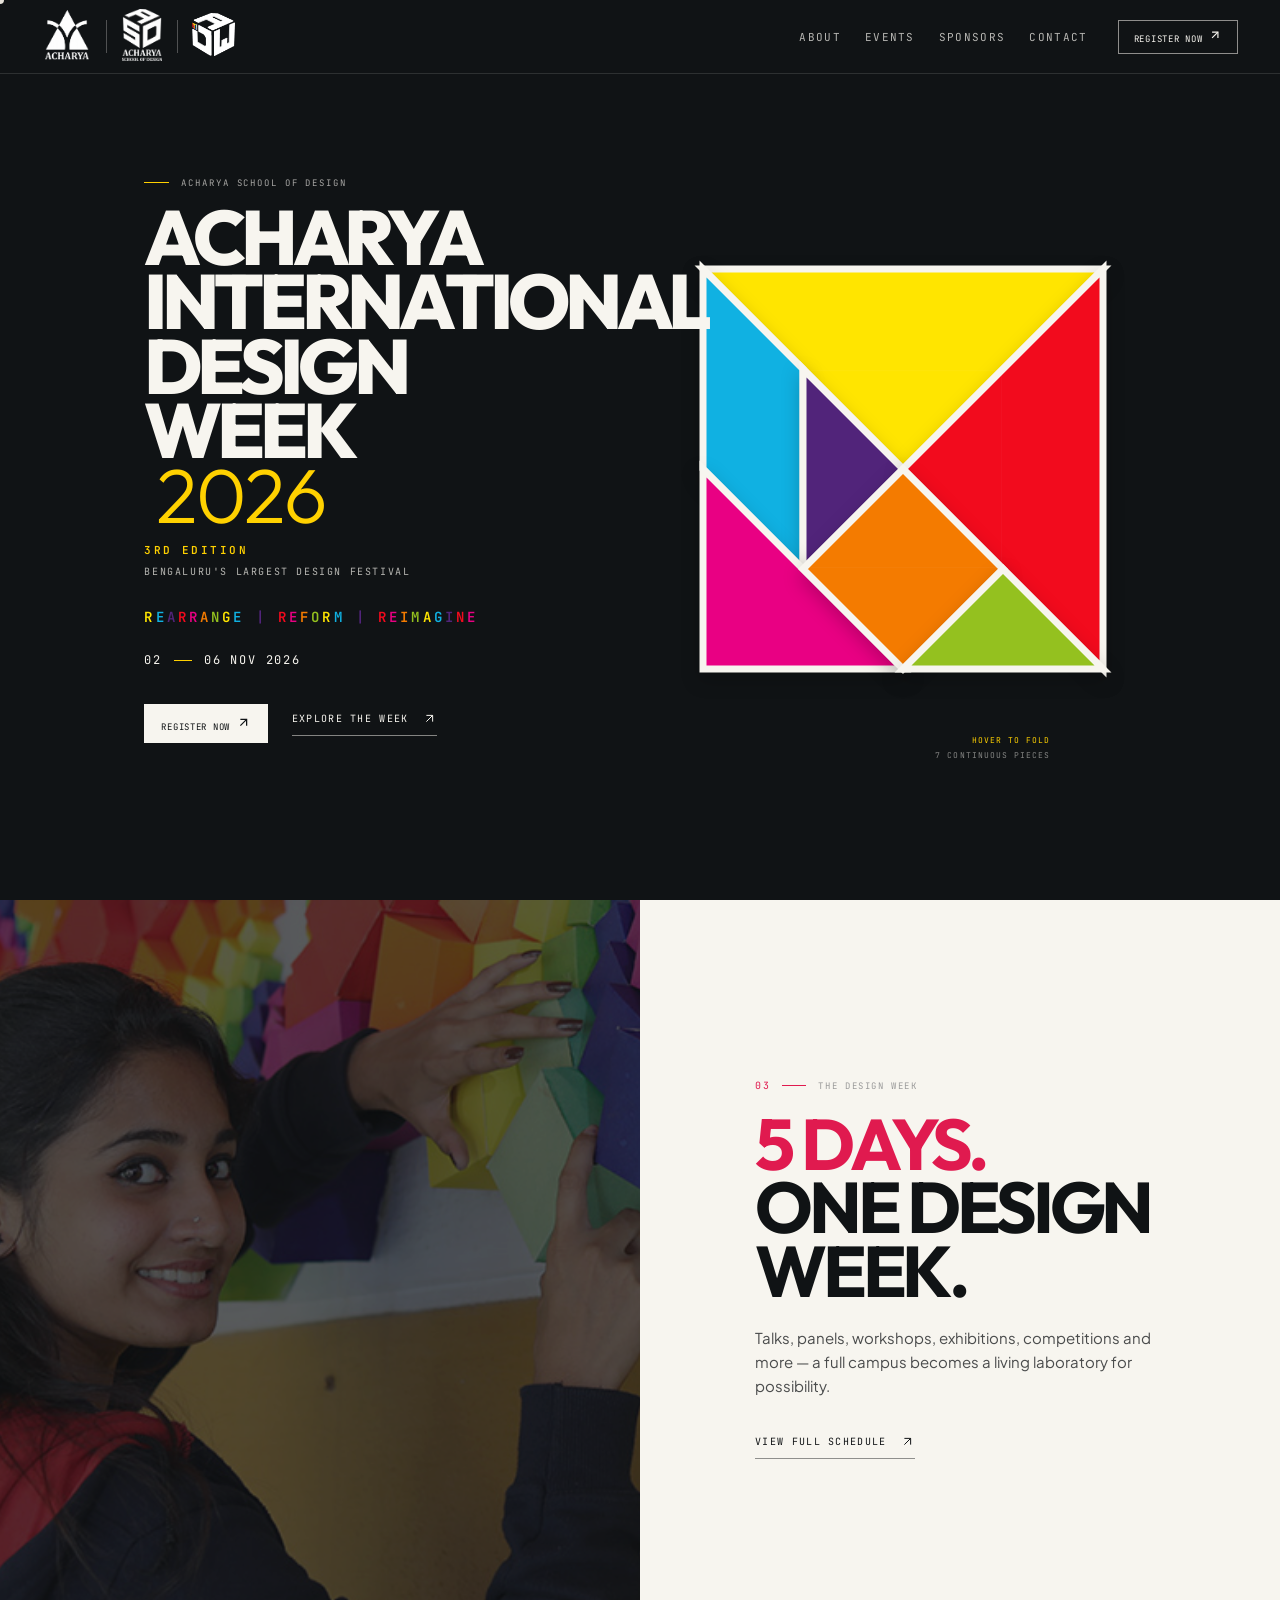
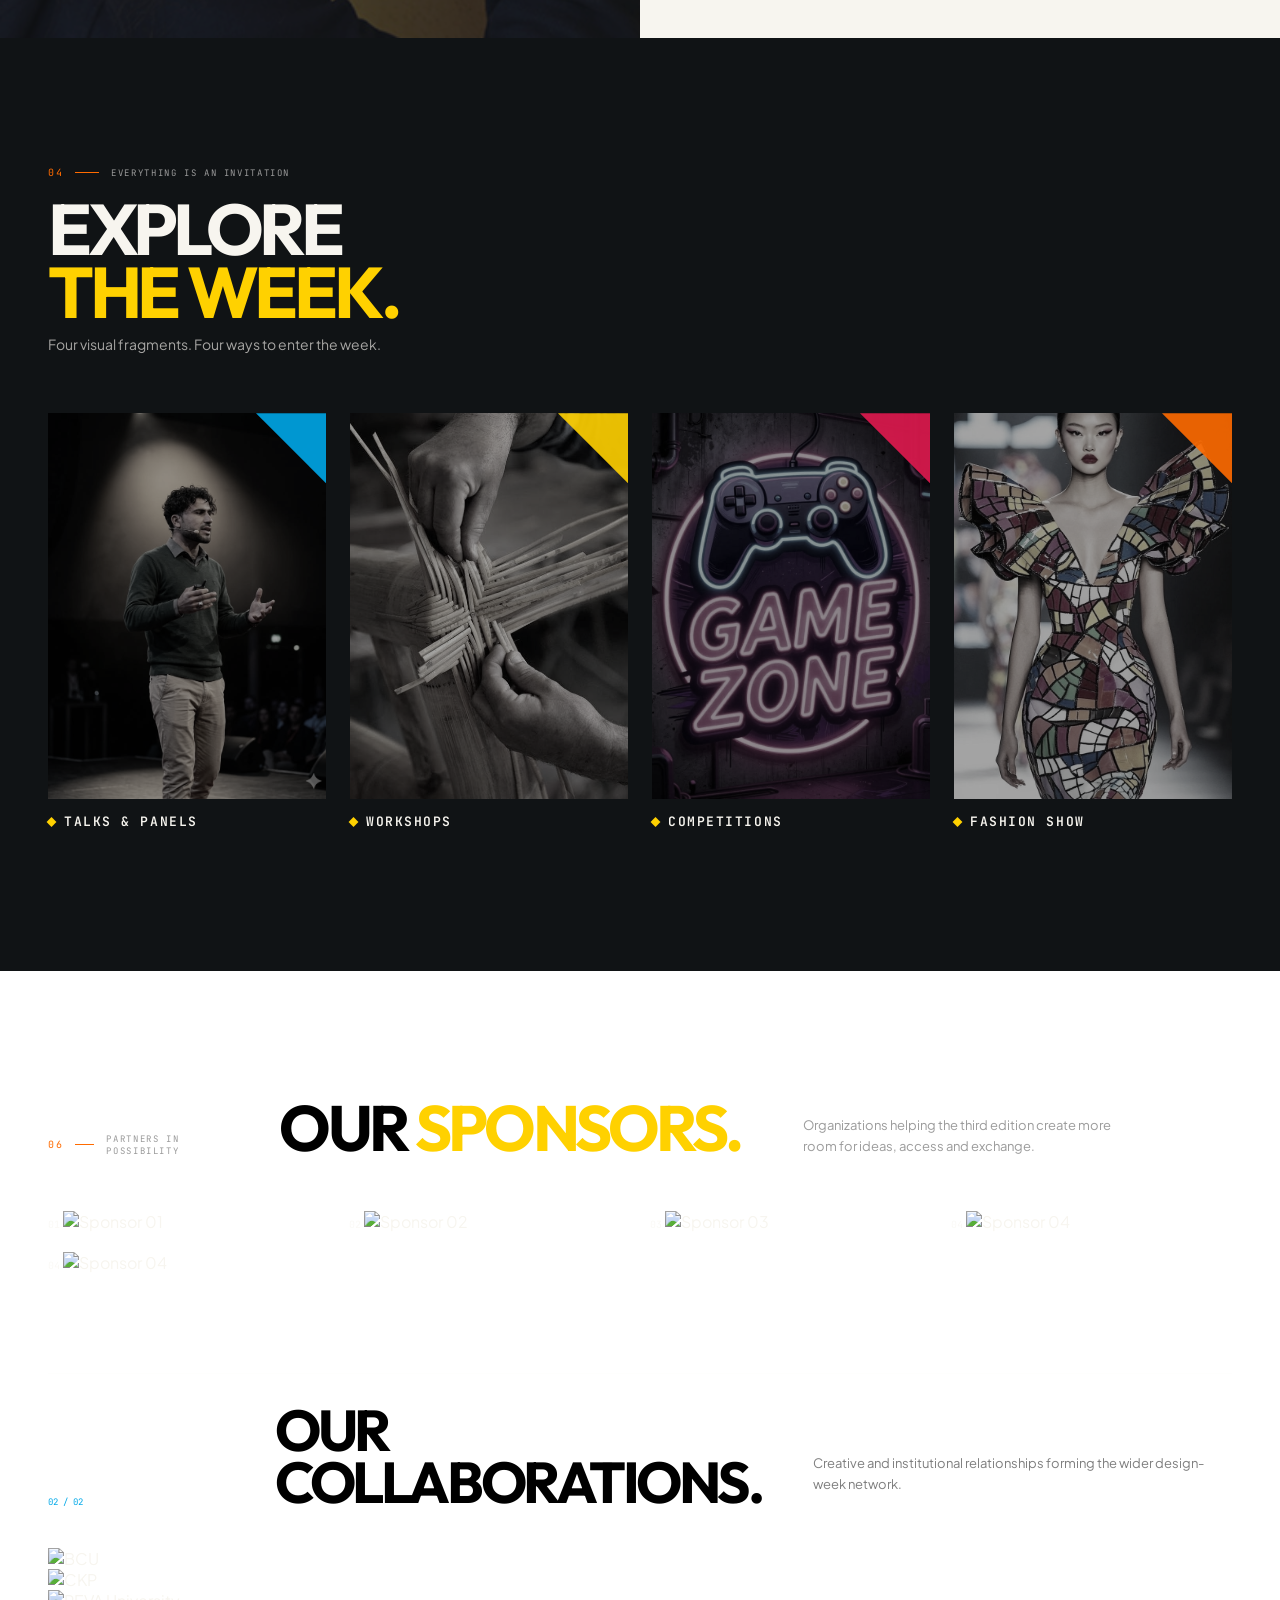
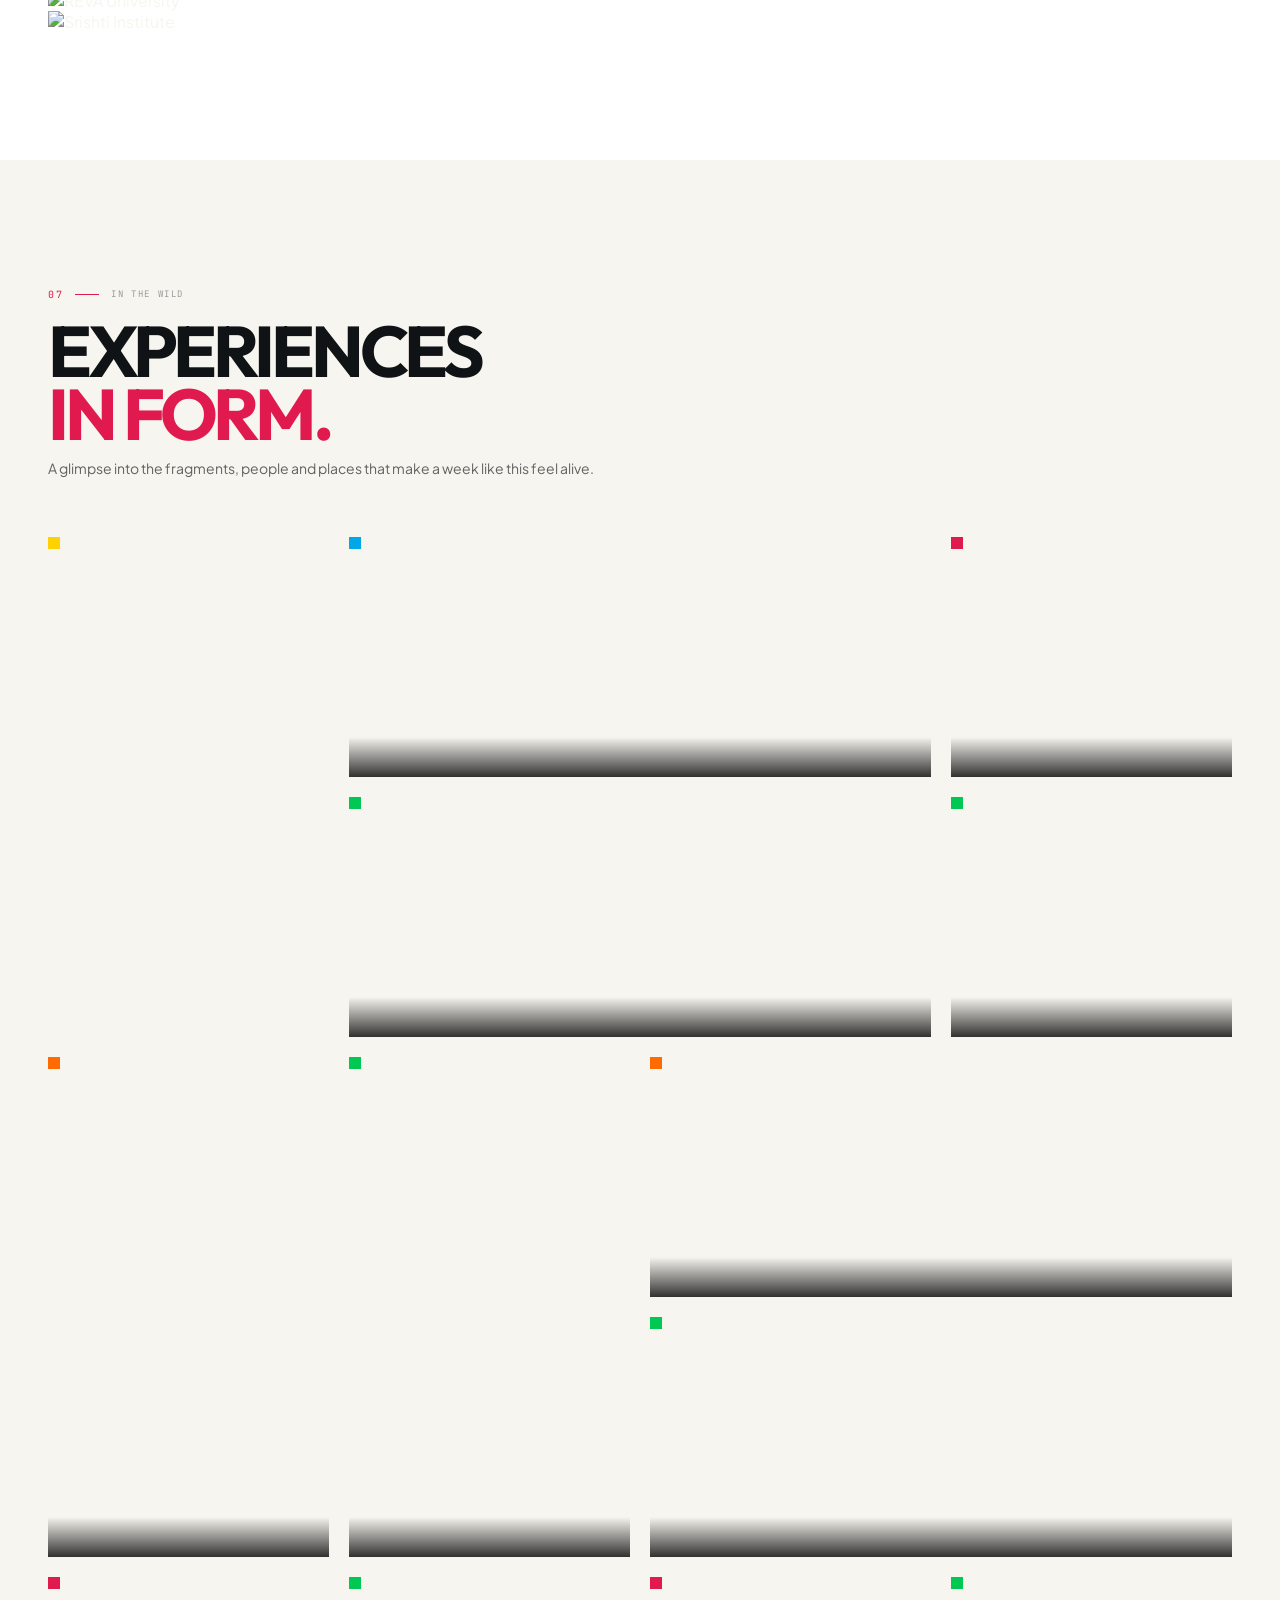
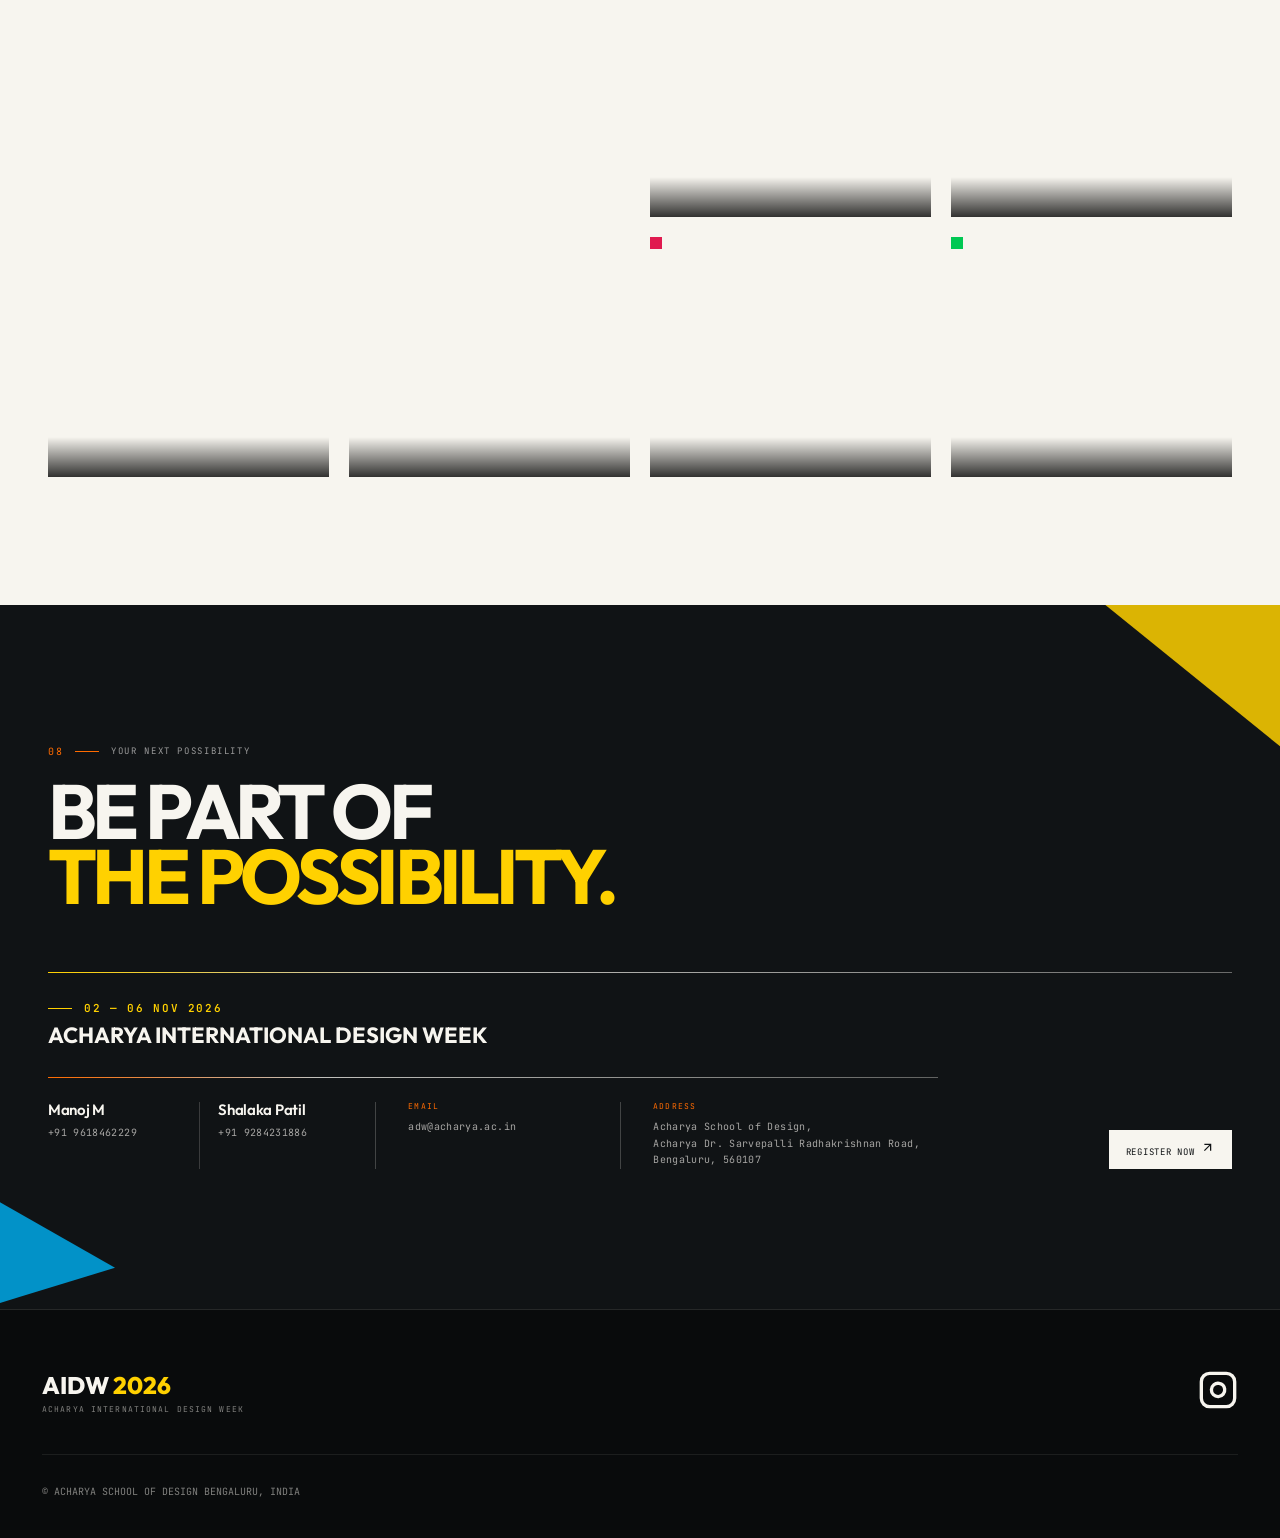
==== commit a12bf98d: "Add files via upload" ====
--- a/index.html
+++ b/index.html
@@ -1,677 +1,729 @@
-<!DOCTYPE html>
-<html lang="en">
-<head>
-  <meta charset="UTF-8" />
-  <meta name="viewport" content="width=device-width, initial-scale=1.0" />
-  <title>AIDW 2026 — Tangram | Geometric Ideas</title>
-  <meta name="description" content="Acharya International Design Week 2026 — Bengaluru's largest design festival, 2–6 November 2026." />
-  <link rel="preconnect" href="https://fonts.googleapis.com" />
-  <link rel="preconnect" href="https://fonts.gstatic.com" crossorigin />
-  <link href="https://fonts.googleapis.com/css2?family=JetBrains+Mono:wght@300;400;500;600;700&family=Outfit:wght@300;400;500;600;700;800;900&family=Plus+Jakarta+Sans:wght@400;500;600;700&display=swap" rel="stylesheet" />
-  <link rel="stylesheet" href="style.css" />
-</head>
-<body>
-  <!-- Custom Difference Cursor -->
-  <div id="custom-cursor" class="custom-cursor" aria-hidden="true"></div>
-
-  <!-- Toast Notification -->
-  <div id="toast" class="toast" aria-live="polite">
-    <svg width="16" height="16" viewBox="0 0 24 24" fill="none" stroke="currentColor" stroke-width="2.5"><polyline points="20 6 9 17 4 12"/></svg>
-    <span id="toast-message">You're on the list! Interest received.</span>
-  </div>
-
-  <!-- Site Navigation -->
-  <header id="site-nav" class="site-nav">
-    
-    <!-- LOGOS -->
-    <div class="nav-brand-cluster">
-        <!-- Acharya Logo -->
-      <a href="https://www.acharya.ac.in/" class="nav-logo-link" aria-label="Acharya Home">
-        <img src="assests/Acharya.webp" alt="Acharya" />
-      </a>
-      <!-- Line partion -->
-        <span class="nav-logo-divider" aria-hidden="true"></span>
-            <!-- ASD Logo -->
-      <span class="nav-companion-logo nav-asd-logo">
-        <a href="https://asd.ac.in/">
-         <img src="assests/ASD.webp" alt="Acharya School of Design" />
-        </a>
-      </span>
-        <!-- Line Partion -->
-      <span class="nav-logo-divider" aria-hidden="true"></span>
-      <!-- AIDW Logo -->
-      <span class="nav-companion-logo nav-aidw-logo">
-        <a href="index.html">
-        <img src="assests/AIDW.png" alt="AIDW Tangram" />
-        </a>
-      </span>
-    </div>
-
-    <nav class="desktop-nav">
-      <a href="#about">ABOUT</a>
-      <a href="#events">EVENTS</a>
-      <a href="#speakers">SPEAKERS</a>
-      <!-- <a href="#schedule">SCHEDULE</a> -->
-      <a href="#sponsors">SPONSORS</a>
-      <a href="gallery.html">GALLERY</a>
-      <a href="#contact">CONTACT</a>
-    </nav>
-
-    <!-- <button id="open-register-nav-btn" class="nav-register" data-cursor-label="ENTER →">
-      <span>REGISTER NOW</span>
-      <svg width="14" height="14" viewBox="0 0 24 24" fill="none" stroke="currentColor" stroke-width="2"><line x1="7" y1="17" x2="17" y2="7"/><polyline points="7 7 17 7 17 17"/></svg>
-    </button> -->
-
-    <button id="mobile-menu-toggle" class="mobile-menu-button" aria-label="Toggle navigation">
-      <svg id="menu-icon" width="21" height="21" viewBox="0 0 24 24" fill="none" stroke="currentColor" stroke-width="2"><line x1="4" y1="6" x2="20" y2="6"/><line x1="4" y1="12" x2="20" y2="12"/><line x1="4" y1="18" x2="20" y2="18"/></svg>
-      <svg id="close-icon" width="21" height="21" viewBox="0 0 24 24" fill="none" stroke="currentColor" stroke-width="2" style="display:none;"><line x1="18" y1="6" x2="6" y2="18"/><line x1="6" y1="6" x2="18" y2="18"/></svg>
-    </button>
-
-    <div id="mobile-nav" class="mobile-nav">
-      <a href="#about">ABOUT</a>
-      <a href="#events">EVENTS</a>
-      <a href="#speakers">SPEAKERS</a>
-      <!-- <a href="#schedule">SCHEDULE</a> -->
-      <a href="#sponsors">SPONSORS</a>
-      <a href="gallery.html">GALLERY</a>
-      <a href="#contact">CONTACT</a>
-      <!-- <button id="mobile-register-btn">REGISTER NOW ↗</button> -->
-    </div>
-  </header>
-
-  <main>
-    <!-- Section 01: Hero -->
-    <section id="top" class="hero-section">
-      <div class="hero-content">
-        <div class="eyebrow">
-          <span class="eyebrow-line"></span> ACHARYA SCHOOL OF DESIGN
-        </div>
-
-        <h1>
-          ACHARYA <span>INTERNATIONAL</span>
-          <span>DESIGN WEEK</span>
-          <em>2026</em>
-        </h1>
-
-        <div class="hero-edition-label">3RD EDITION</div>
-        <div class="hero-festival-label">BENGALURU'S LARGEST DESIGN FESTIVAL</div>
-
-        <div class="hero-tangram-word hero-reform-word">
-          <span data-cursor-label="MOVE" class="letter-1">R<i></i></span>
-          <span data-cursor-label="MOVE" class="letter-2">E<i></i></span>
-          <span data-cursor-label="MOVE" class="letter-3">A<i></i></span>
-          <span data-cursor-label="MOVE" class="letter-4">R<i></i></span>
-          <span data-cursor-label="MOVE" class="letter-5">R<i></i></span>
-          <span data-cursor-label="MOVE" class="letter-6">A<i></i></span>
-          <span data-cursor-label="MOVE" class="letter-7">N<i></i></span>
-          <span data-cursor-label="MOVE" class="letter-1">G<i></i></span>
-          <span data-cursor-label="MOVE" class="letter-2">E<i></i></span>
-          <span class="word-space">&nbsp;</span>
-          <span data-cursor-label="MOVE" class="letter-3">|<i></i></span>
-          <span class="word-space">&nbsp;</span>
-          <span data-cursor-label="MOVE" class="letter-4">R<i></i></span>
-          <span data-cursor-label="MOVE" class="letter-5">E<i></i></span>
-          <span data-cursor-label="MOVE" class="letter-6">F<i></i></span>
-          <span data-cursor-label="MOVE" class="letter-7">O<i></i></span>
-          <span data-cursor-label="MOVE" class="letter-1">R<i></i></span>
-          <span data-cursor-label="MOVE" class="letter-2">M<i></i></span>
-          <span class="word-space">&nbsp;</span>
-          <span data-cursor-label="MOVE" class="letter-3">|<i></i></span>
-          <span class="word-space">&nbsp;</span>
-          <span data-cursor-label="MOVE" class="letter-4">R<i></i></span>
-          <span data-cursor-label="MOVE" class="letter-5">E<i></i></span>
-          <span data-cursor-label="MOVE" class="letter-6">I<i></i></span>
-          <span data-cursor-label="MOVE" class="letter-7">M<i></i></span>
-          <span data-cursor-label="MOVE" class="letter-1">A<i></i></span>
-          <span data-cursor-label="MOVE" class="letter-2">G<i></i></span>
-          <span data-cursor-label="MOVE" class="letter-3">I<i></i></span>
-          <span data-cursor-label="MOVE" class="letter-4">N<i></i></span>
-          <span data-cursor-label="MOVE" class="letter-5">E<i></i></span>
-        </div>
-
-        <div class="hero-date">
-          02 <i></i> 06 NOV 2026
-        </div>
-        <!-- Once the google form is ready unlock the hero-actions -->
-
-        <!-- <div class="hero-actions">
-          <button id="hero-register-btn" data-cursor-label="ENTER →">
-            REGISTER NOW
-            <svg width="15" height="15" viewBox="0 0 24 24" fill="none" stroke="currentColor" stroke-width="2"><line x1="7" y1="17" x2="17" y2="7"/><polyline points="7 7 17 7 17 17"/></svg>
-          </button>
-          <a class="arrow-link arrow-link-light" href="#events">
-            EXPLORE THE WEEK
-            <svg width="15" height="15" viewBox="0 0 24 24" fill="none" stroke="currentColor" stroke-width="1.6"><line x1="7" y1="17" x2="17" y2="7"/><polyline points="7 7 17 7 17 17"/></svg>
-          </a>
-        </div> -->
-      </div>
-
-      <div class="hero-art-wrap">
-        <div id="tangram-art" class="tangram-artwork origami-hero-art" tabindex="0" role="button" aria-label="Hover or click to fold Tangram square">
-          <svg class="origami-svg" viewBox="0 0 700 620" role="img">
-            <rect class="origami-frame" x="150" y="110" width="400" height="400" fill="none" stroke="#F7F5EF" stroke-width="2"></rect>
-            
-            <!-- 7 Primary Continuous Tangram Pieces -->
-            <g id="tangram-group-yellow" class="origami-piece-group" transform="translate(150, 110)">
-              <polygon class="origami-primary" points="0,0 400,0 200,200" fill="#FFE500" stroke="#F7F5EF" stroke-width="7"></polygon>
-            </g>
-            <g id="tangram-group-blue" class="origami-piece-group" transform="translate(150, 110)">
-              <polygon class="origami-primary" points="0,0 100,100 100,300 0,200" fill="#10B1E2" stroke="#F7F5EF" stroke-width="7"></polygon>
-            </g>
-            <g id="tangram-group-purple" class="origami-piece-group" transform="translate(150, 110)">
-              <polygon class="origami-primary" points="100,100 200,200 100,300" fill="#51247A" stroke="#F7F5EF" stroke-width="7"></polygon>
-            </g>
-            <g id="tangram-group-red" class="origami-piece-group" transform="translate(150, 110)">
-              <polygon class="origami-primary" points="400,0 400,400 200,200" fill="#F20B1D" stroke="#F7F5EF" stroke-width="7"></polygon>
-            </g>
-            <g id="tangram-group-pink" class="origami-piece-group" transform="translate(150, 110)">
-              <polygon class="origami-primary" points="0,200 200,400 0,400" fill="#E90083" stroke="#F7F5EF" stroke-width="7"></polygon>
-            </g>
-            <g id="tangram-group-orange" class="origami-piece-group" transform="translate(150, 110)">
-              <polygon class="origami-primary" points="100,300 200,200 300,300 200,400" fill="#F47B00" stroke="#F7F5EF" stroke-width="7"></polygon>
-            </g>
-            <g id="tangram-group-green" class="origami-piece-group" transform="translate(150, 110)">
-              <polygon class="origami-primary" points="300,300 400,400 200,400" fill="#94C11F" stroke="#F7F5EF" stroke-width="7"></polygon>
-            </g>
-
-            <!-- Origami Exploded Micro-Facets -->
-            <g id="origami-facets-layer"></g>
-          </svg>
-
-          <div class="origami-fold-label">
-            <span id="fold-state-text">HOVER TO FOLD</span>
-            <b id="fold-desc-text">7 CONTINUOUS PIECES</b>
-          </div>
-        </div>
-      </div>
-
-      <!-- <button id="scroll-cue-btn" class="scroll-cue" aria-label="Scroll down">
-        <span>SCROLL</span>
-        <svg width="18" height="18" viewBox="0 0 24 24" fill="none" stroke="currentColor" stroke-width="2"><polyline points="7 7 17 17"/><polyline points="17 7 17 17 7 17"/></svg>
-      </button> -->
-    </section>
-
-    <!-- Section 02: Speakers -->
-    <!-- <section id="speakers" class="speakers-section dark-section">
-      <div class="section-inner">
-        <div class="section-heading-row speakers-heading">
-          <div>
-            <div class="section-marker"><span></span><i></i><b>PEOPLE TO WATCH</b></div>
-            <h2>VISIONARIES.<br /><em>CREATORS.</em><br />CHANGE MAKERS.</h2>
-          </div>
-        
-          <a class="arrow-link arrow-link-light" href="experttalks.html"> 
-            VIEW ALL SPEAKERS
-            <svg width="15" height="15" viewBox="0 0 24 24" fill="none" stroke="currentColor" stroke-width="1.6"><line x1="7" y1="17" x2="17" y2="7"/><polyline points="7 7 17 7 17 17"/></svg>
-          </a>
-        </div>
-
-        <div class="speaker-grid">
-        
-          <article class="speaker-card">
-            <div class="speaker-image" style="background-image: url('assests/s1.jpg');">
-              <i style="background-color: #00A8E8;"></i>
-              <b style="border-color: #00A8E8;"></b>
-            </div>
-            <div class="speaker-meta">
-              <h3>Prof. Marcus Vance</h3>
-              <p>Keynote Speaker</p>
-              <small>Computational Architecture & AI</small>
-            </div>
-          </article>
-
-          <article class="speaker-card">
-            <div class="speaker-image" style="background-image: url('assests/s2.jpg');">
-              <i style="background-color: #FFD100;"></i>
-              <b style="border-color: #FFD100;"></b>
-            </div>
-            <div class="speaker-meta">
-              <h3>Dr. Elena Rostova</h3>
-              <p>Design Theorist</p>
-              <small>Biodesign & Sustainable Futures</small>
-            </div>
-          </article>
-
-          <article class="speaker-card">
-            <div class="speaker-image" style="background-image: url('assests/s3.jpg');">
-              <i style="background-color: #00C853;"></i>
-              <b style="border-color: #00C853;"></b>
-            </div>
-            <div class="speaker-meta">
-              <h3>Aarav Kulkarni</h3>
-              <p>Creative Director</p>
-              <small>Tangram Spatial Interfaces</small>
-            </div>
-          </article>
-
-          <article class="speaker-card">
-            <div class="speaker-image" style="background-image: url('assests/s4.jpg');">
-              <i style="background-color: #E01A4F;"></i>
-              <b style="border-color: #E01A4F;"></b>
-            </div>
-            <div class="speaker-meta">
-              <h3>Sophie Zhang</h3>
-              <p>Lead Researcher</p>
-              <small>Autonomous Creative Agents</small>
-            </div>
-          </article>
-
-          <article class="speaker-card">
-            <div class="speaker-image" style="background-image: url('assests/s5.jpg');">
-              <i style="background-color: #FF6B00;"></i>
-              <b style="border-color: #FF6B00;"></b>
-               </div>
-            <div class="speaker-meta">
-              <h3>David O'Connor</h3>
-              <p>Principal Partner</p>
-              <small>Global Design Pedagogy</small>
-            </div>
-          </article>
-
-          <p> <h2 style="color: #E01A4F;">Coming Soon</h2></p>
-        </div>
-      </div>
-    </section> -->
-
-    <!-- Section 03: The Design Week -->
-    <section id="about" class="week-section light-section">
-      <div class="week-image week-image-official" style="background-image: url('assests/e1.jpg');" role="img" aria-label="Acharya School of Design student work">
-        <div class="week-overlay-shape shape-one"></div>
-        <div class="week-overlay-shape shape-two"></div>
-        <!-- <span>LEARN<br />CONNECT<br />CREATE</span> -->
-      </div>
-
-      <div class="week-copy">
-        <div class="section-marker section-marker-light"><span>03</span><i></i><b>THE DESIGN WEEK</b></div>
-        <h2><em>5 DAYS.</em><br />ONE DESIGN<br />WEEK.</h2>
-        <p>Talks, panels, workshops, exhibitions, competitions and more — a full campus becomes a living laboratory for possibility.</p>
-
-        <!-- Unlock the schedule once the schedule is ready -->
-        <!-- <a class="arrow-link" href="#schedule">
-          VIEW FULL SCHEDULE
-          <svg width="15" height="15" viewBox="0 0 24 24" fill="none" stroke="currentColor" stroke-width="1.6"><line x1="7" y1="17" x2="17" y2="7"/><polyline points="7 7 17 7 17 17"/></svg>
-        </a> -->
-      </div>
-    </section>
-
-    <!-- Section 04: Events -->
-    <section id="events" class="events-section dark-section">
-      <div class="section-inner">
-        <div class="events-intro">
-          <div class="section-marker"><span></span><i></i><b>EVERYTHING IS AN INVITATION</b></div>
-          <h2>EXPLORE<br /><em>THE WEEK.</em></h2>
-          <p>Four visual fragments. Four ways to enter the week.</p>
-        </div>
-        
-        <!-- Talks & Panels -->
-
-        <div class="event-grid event-portrait-grid">
-          <div class="event-card-shell">
-            <article class="event-card event-card-1" aria-label="TALKS & PANELS">
-              <div class="event-card-photo" style="background-image: url('assests/talks.jpeg');"></div>
-              <div class="event-tangram-layer">
-                <span class="event-tan-major" style="background-color: #00A8E8;"></span>
-                <span class="event-tan-secondary"></span>
-                <span class="event-tan-minor event-tan-minor-a"></span>
-                <span class="event-tan-minor event-tan-minor-b"></span>
-              </div>
-            </article>
-            <h3 class="event-card-caption">TALKS & PANELS</h3>
-          </div>
-          
-            <!-- Workshop -->
-          
-          <div class="event-card-shell">
-            <article class="event-card event-card-2" aria-label="WORKSHOPS">
-              <div class="event-card-photo" style="background-image: url('assests/workshop.jpeg');"></div>
-              <div class="event-tangram-layer">
-                <span class="event-tan-major" style="background-color: #FFD100;"></span>
-                <!-- <span class="event-tan-secondary"></span>
-                <span class="event-tan-minor event-tan-minor-a"></span>
-                <span class="event-tan-minor event-tan-minor-b"></span> -->
-              </div>
-            </article>
-            <h3 class="event-card-caption">WORKSHOPS</h3>
-          </div>
-          
-          <!-- Competitions -->
-
-          <div class="event-card-shell">
-            <article class="event-card event-card-3" aria-label="COMPETITIONS">
-              <div class="event-card-photo" style="background-image: url('assests/gaming.jpeg');"></div>
-              <div class="event-tangram-layer">
-                <span class="event-tan-major" style="background-color: #E01A4F;"></span>
-                <span class="event-tan-secondary"></span>
-                <span class="event-tan-minor event-tan-minor-a"></span>
-                <span class="event-tan-minor event-tan-minor-b"></span>
-              </div>
-            </article>
-            <h3 class="event-card-caption">COMPETITIONS</h3>
-          </div>
-          </a>
-
-          <!-- Fashion -->
-          
-
-          <div class="event-card-shell">
-            <article class="event-card event-card-4" aria-label="FASHION SHOW">
-              <div class="event-card-photo" style="background-image: url('assests/fashion.jpeg');"></div>
-              <div class="event-tangram-layer">
-                <span class="event-tan-major" style="background-color: #FF6B00;"></span>
-                <span class="event-tan-secondary"></span>
-                <span class="event-tan-minor event-tan-minor-a"></span>
-                <span class="event-tan-minor event-tan-minor-b"></span>
-              </div>
-            </article>
-            <h3 class="event-card-caption">FASHION SHOW</h3>
-          </div>
-          
-        </div>
-      </div>
-    </section>
-
-    <!-- Section 05: Timetable / Schedule -->
-    <!-- <section id="schedule" class="schedule-section light-section">
-      <div class="section-inner">
-        <div class="schedule-top">
-          <div>
-            <div class="section-marker section-marker-light"><span>05</span><i></i><b>WHEN TO JOIN</b></div>
-            <h2>THE<br /><em>TIMETABLE.</em></h2>
-          </div>
-          <p>Five days of signals, exchange and action.<br />Choose a day. Follow a thread.</p>
-        </div>
-
-        <div class="schedule-controls">
-          <div id="day-tabs" class="day-tabs">
-            <button class="is-active" data-day="DAY 01">DAY 01 <span>02 NOV</span></button>
-            <button data-day="DAY 02">DAY 02 <span>03 NOV</span></button>
-            <button data-day="DAY 03">DAY 03 <span>04 NOV</span></button>
-            <button data-day="DAY 04">DAY 04 <span>05 NOV</span></button>
-            <button data-day="DAY 05">DAY 05 <span>06 NOV</span></button>
-          </div>
-
-          <div id="filter-tabs" class="filter-tabs">
-            <button class="is-active" data-filter="ALL">ALL</button>
-            <button data-filter="TALKS">TALKS</button>
-            <button data-filter="WORKSHOPS">WORKSHOPS</button>
-            <button data-filter="COMPETITIONS">COMPETITIONS</button>
-            <button data-filter="FASHION">FASHION</button>
-            <button data-filter="EXHIBITIONS">EXHIBITIONS</button>
-          </div>
-        </div>
-
-        <div id="schedule-list" class="schedule-list">
-          Populated by JavaScript
-        </div>
-      </div>
-    </section> -->
-
-    <!-- Section 06: Sponsors & Collaborations -->
-    <section id="sponsors" class="partners-section dark-section">
-  <div class="section-inner">
-
-    <!-- =========================
-         SPONSORS
-    ========================== -->
-    <div class="partners-heading">
-      <div class="section-marker">
-        <!-- <span>06</span> -->
-        <i></i>
-        <b>PARTNERS IN POSSIBILITY</b>
-      </div>
-
-      <h2>OUR <em>SPONSORS.</em></h2>
-
-      <p>
-        
-        Organizations helping the third edition create more room for
-        ideas, access and exchange.
-      </p>
-    </div>
-
-    <div class="partner-image-wrap sponsor-image-wrap">
-      <div class="partner-image-card">
-        <img
-          src="assests/spons.webp"
-          alt="AIDW 2026 Sponsors"
-          class="partner-feature-image"
-        >
-      </div>
-    </div>
-
-
-    <!-- =========================
-         COLLABORATIONS
-    ========================== -->
-    <div class="collaborations-heading">
-      <span><span></span></span>
-
-      <h3>OUR COLLABORATIONS.</h3>
-
-      <p>
-        Creative and institutional relationships forming the wider
-        design-week network.
-      </p>
-    </div>
-
-    <div class="partner-image-wrap collaboration-image-wrap">
-      <div class="partner-image-card">
-        <img
-          src="assests/collab.webp"
-          alt="AIDW 2026 Collaborations"
-          class="partner-feature-image"
-        >
-      </div>
-    </div>
-
-  </div>
-</section>
-
-    <!-- Section 07: Experience / Gallery Preview -->
-    <section id="gallery" class="experience-section dark-section">
-      <div class="section-inner">
-        <div class="experience-heading-row">
-          <div>
-            <div class="section-marker"><span></span><i></i><b>THE ARCHIVE</b></div>
-            <h2>EXPERIENCE<br /><em>IN MOMENTS.</em></h2>
-            <p>A visual journey through ADW24 and AIDW25 — people, ideas, spaces and everything in between.</p>
-          </div>
-          <a class="experience-gallery-link" href="gallery.html" data-cursor-label="OPEN →">
-            EXPLORE GALLERY
-            <svg width="15" height="15" viewBox="0 0 24 24" fill="none" stroke="currentColor" stroke-width="1.6"><line x1="7" y1="17" x2="17" y2="7"/><polyline points="7 7 17 7 17 17"/></svg>
-          </a>
-        </div>
-
-        <div class="experience-preview-grid" aria-label="Selected moments from ADW24 and AIDW25">
-          <button type="button" class="experience-preview-item preview-feature" data-event="AIDW25" data-cursor-label="VIEW">
-            <img src="gallery/aidw25/thumb/01.webp" alt="AIDW25 moment 01" loading="lazy" decoding="async">
-          </button>
-          <button type="button" class="experience-preview-item preview-portrait" data-event="ADW24" data-cursor-label="VIEW">
-            <img src="gallery/adw24/thumb/01.webp" alt="ADW24 moment 01" loading="lazy" decoding="async">
-          </button>
-          <button type="button" class="experience-preview-item preview-landscape" data-event="AIDW25" data-cursor-label="VIEW">
-            <img src="gallery/aidw25/thumb/02.webp" alt="AIDW25 moment 02" loading="lazy" decoding="async">
-          </button>
-          <button type="button" class="experience-preview-item preview-small" data-event="ADW24" data-cursor-label="VIEW">
-            <img src="gallery/adw24/thumb/02.webp" alt="ADW24 moment 02" loading="lazy" decoding="async">
-          </button>
-          <button type="button" class="experience-preview-item preview-small" data-event="AIDW25" data-cursor-label="VIEW">
-            <img src="gallery/aidw25/thumb/03.webp" alt="AIDW25 moment 03" loading="lazy" decoding="async">
-          </button>
-          <button type="button" class="experience-preview-item preview-landscape" data-event="ADW24" data-cursor-label="VIEW">
-            <img src="gallery/adw24/thumb/03.webp" alt="ADW24 moment 03" loading="lazy" decoding="async">
-          </button>
-          <button type="button" class="experience-preview-item preview-portrait" data-event="AIDW25" data-cursor-label="VIEW">
-            <img src="gallery/aidw25/thumb/04.webp" alt="AIDW25 moment 04" loading="lazy" decoding="async">
-          </button>
-          <button type="button" class="experience-preview-item preview-small" data-event="ADW24" data-cursor-label="VIEW">
-            <img src="gallery/adw24/thumb/04.webp" alt="ADW24 moment 04" loading="lazy" decoding="async">
-          </button>
-          <button type="button" class="experience-preview-item preview-landscape" data-event="AIDW25" data-cursor-label="VIEW">
-            <img src="gallery/aidw25/thumb/05.webp" alt="AIDW25 moment 05" loading="lazy" decoding="async">
-          </button>
-          <button type="button" class="experience-preview-item preview-small" data-event="ADW24" data-cursor-label="VIEW">
-            <img src="gallery/adw24/thumb/05.webp" alt="ADW24 moment 05" loading="lazy" decoding="async">
-          </button>
-        </div>
-
-        <div class="experience-gallery-cta">
-          <a class="experience-gallery-link" href="gallery.html" data-cursor-label="OPEN →">
-            EXPLORE GALLERY
-            <svg width="15" height="15" viewBox="0 0 24 24" fill="none" stroke="currentColor" stroke-width="1.6"><line x1="7" y1="17" x2="17" y2="7"/><polyline points="7 7 17 7 17 17"/></svg>
-          </a>
-        </div>
-      </div>
-    </section>
-
-    <!-- Section 08: Registration & Contact -->
-    <section id="contact" class="registration-section dark-section">
-      <div class="registration-fragment fragment-one"></div>
-      <div class="registration-fragment fragment-two"></div>
-      <div class="section-inner registration-inner">
-        <div class="section-marker"><span></span><i></i><b>YOUR NEXT POSSIBILITY</b></div>
-        <h2>BE PART OF<br /><em>THE POSSIBILITY.</em></h2>
-
-        <div class="registration-bottom">
-          <div class="registration-details">
-            <span>02 — 06 NOV 2026</span>
-            <strong>ACHARYA INTERNATIONAL DESIGN WEEK</strong>
-
-            <address class="registration-contact">
-              <div class="contact-people">
-                <p>
-                  <b>Manoj M</b>
-                  <a href="tel:+919618462229">+91 9618462229</a>
-                </p>
-                <p>
-                  <b>Shalaka Patil</b>
-                  <a href="tel:+919284231886">+91 9284231886</a>
-                </p>
-              </div>
-
-              <div class="contact-email">
-                <small>EMAIL</small>
-                <a href="mailto:adw@acharya.ac.in">adw@acharya.ac.in</a>
-              </div>
-
-              <div class="contact-address">
-                <small>ADDRESS</small>
-                <span>Acharya School of Design,<br />Acharya Dr. Sarvepalli Radhakrishnan Road,<br />Bengaluru, 560107</span>
-              </div>
-            </address>
-          </div>
-
-          <!-- When the googleform is ready  -->
-
-          <!-- <button id="cta-register-btn" data-cursor-label="ENTER →">
-            REGISTER NOW
-            <svg width="15" height="15" viewBox="0 0 24 24" fill="none" stroke="currentColor" stroke-width="2"><line x1="7" y1="17" x2="17" y2="7"/><polyline points="7 7 17 7 17 17"/></svg>
-          </button> -->
-        </div>
-      </div>
-    </section>
-  </main>
-
-  <!-- Footer -->
-  <footer class="site-footer">
-    <div class="footer-top">
-      <div class="footer-brand">
-        <div>
-          <strong>AIDW <em>2026</em></strong>
-          <small>ACHARYA INTERNATIONAL DESIGN WEEK</small>
-          
-        </div>
-      </div>
-      <!-- <p>Designing possibilities<br />through connection.</p> -->
-        <div class="footer-socials">
-        <a href="https://www.instagram.com/acharya.design.week?stkn=bnZiYjYwaWxoZWVv" target="_blank" rel="noreferrer" aria-label="Instagram">
-          <svg width="30" height="30" viewBox="0 0 24 24" fill="none" stroke="currentColor" stroke-width="2"><rect x="2" y="2" width="20" height="20" rx="5" ry="5"/><path d="M16 11.37A4 4 0 1 1 12.63 8 4 4 0 0 1 16 11.37z"/><line x1="17.5" y1="6.5" x2="17.51" y2="6.5"/></svg>
-        </a>
-        <!-- <a href="https://www.linkedin.com" target="_blank" rel="noreferrer" aria-label="LinkedIn">
-          <svg width="15" height="15" viewBox="0 0 24 24" fill="none" stroke="currentColor" stroke-width="2"><path d="M16 8a6 6 0 0 1 6 6v7h-4v-7a2 2 0 0 0-2-2 2 2 0 0 0-2 2v7h-4v-7a6 6 0 0 1 6-6z"/><rect x="2" y="9" width="4" height="12"/><circle cx="4" cy="4" r="2"/></svg>
-        </a> -->
-      </div>
-    </div>
-
-    <div class="footer-bottom">
-      <span> &copy;ACHARYA SCHOOL OF DESIGN <b></b> BENGALURU, INDIA</span>
-      <!-- <nav>
-        <a href="#about">ABOUT</a>
-        <a href="#events">EVENTS</a>
-        <a href="#speakers">SPEAKERS</a>
-        <a href="#schedule">SCHEDULE</a>
-        <a href="#sponsors">SPONSORS</a>
-        <a href="gallery.html">GALLERY</a>
-        <a href="#contact">CONTACT</a>
-      </nav> -->
-         </div>
-  </footer>
-
-  <!-- Homepage Gallery Lightbox -->
-  <div id="experience-lightbox" class="experience-lightbox" aria-hidden="true">
-    <button id="experience-lightbox-close" class="experience-lightbox-close" aria-label="Close image">
-      <svg width="22" height="22" viewBox="0 0 24 24" fill="none" stroke="currentColor" stroke-width="1.8"><line x1="18" y1="6" x2="6" y2="18"/><line x1="6" y1="6" x2="18" y2="18"/></svg>
-    </button>
-    <button id="experience-lightbox-prev" class="experience-lightbox-nav experience-lightbox-prev" aria-label="Previous image">
-      <svg width="22" height="22" viewBox="0 0 24 24" fill="none" stroke="currentColor" stroke-width="1.8"><polyline points="15 18 9 12 15 6"/></svg>
-    </button>
-    <figure class="experience-lightbox-figure">
-      <img id="experience-lightbox-image" src="" alt="">
-      <figcaption>
-        <span id="experience-lightbox-event">AIDW25</span>
-        <span id="experience-lightbox-count">01 / 10</span>
-      </figcaption>
-    </figure>
-    <button id="experience-lightbox-next" class="experience-lightbox-nav experience-lightbox-next" aria-label="Next image">
-      <svg width="22" height="22" viewBox="0 0 24 24" fill="none" stroke="currentColor" stroke-width="1.8"><polyline points="9 18 15 12 9 6"/></svg>
-    </button>
-  </div>
-
-  <!-- Modal Dialog -->
-  <!-- <div id="modal-backdrop" class="modal-backdrop" aria-hidden="true">
-    <div id="registration-dialog" class="registration-dialog" role="dialog" aria-modal="true">
-      <button id="close-modal-btn" class="close-modal-btn" aria-label="Close dialog">
-        <svg width="20" height="20" viewBox="0 0 24 24" fill="none" stroke="currentColor" stroke-width="2"><line x1="18" y1="6" x2="6" y2="18"/><line x1="6" y1="6" x2="18" y2="18"/></svg>
-      </button>
-
-      <div class="section-marker section-marker-light"><span>R</span><i></i><b>AIDW 2026 REGISTRATION</b></div>
-      <h2>MAKE YOUR<br /><em>CONNECTION.</em></h2>
-      <p style="color: #10131594; font-size: 13px; margin-top: 4px;">Leave a note for the team and we’ll keep you close to the week.</p>
-
-      <form id="registration-form">
-        <div class="form-grid">
-          <label>
-            NAME
-            <input id="reg-name" required minlength="2" placeholder="Your name" />
-          </label>
-          <label>
-            EMAIL
-            <input id="reg-email" required type="email" placeholder="you@example.com" />
-          </label>
-          <label>
-            DISCIPLINE
-            <input id="reg-discipline" required placeholder="Design, architecture, tech..." />
-          </label>
-          <label class="form-full">
-            MESSAGE
-            <textarea id="reg-message" rows="3" placeholder="What are you curious about?"></textarea>
-          </label>
-        </div>
-
-        <div class="dialog-footer">
-          <a class="external-registration-link" href="https://example.com/aidw-registration" target="_blank" rel="noreferrer">
-            EXTERNAL REGISTRATION
-            <svg width="14" height="14" viewBox="0 0 24 24" fill="none" stroke="currentColor" stroke-width="2"><path d="M18 13v6a2 2 0 0 1-2 2H5a2 2 0 0 1-2-2V8a2 2 0 0 1 2-2h6"/><polyline points="15 3 21 3 21 9"/><line x1="10" y1="14" x2="21" y2="3"/></svg>
-          </a>
-          <button type="submit" id="submit-btn">
-            SEND INTEREST
-            <svg width="15" height="15" viewBox="0 0 24 24" fill="none" stroke="currentColor" stroke-width="2"><polyline points="20 6 9 17 4 12"/></svg>
-          </button>
-        </div>
-      </form>
-    </div>
-  </div> -->
-
-  <script src="script.js"></script>
-</body>
-</html>
+<!DOCTYPE html>
+<html lang="en">
+<head>
+  <meta charset="UTF-8" />
+  <meta name="viewport" content="width=device-width, initial-scale=1.0" />
+  <title>AIDW 2026 — Tangram | Geometric Ideas</title>
+  <meta name="description" content="Acharya International Design Week 2026 — Bengaluru's largest design festival, 2–6 November 2026." />
+  <link rel="preconnect" href="https://fonts.googleapis.com" />
+  <link rel="preconnect" href="https://fonts.gstatic.com" crossorigin />
+  <link href="https://fonts.googleapis.com/css2?family=JetBrains+Mono:wght@300;400;500;600;700&family=Outfit:wght@300;400;500;600;700;800;900&family=Plus+Jakarta+Sans:wght@400;500;600;700&display=swap" rel="stylesheet" />
+  <link rel="stylesheet" href="style.css" />
+</head>
+<body>
+  <!-- Custom Difference Cursor -->
+  <div id="custom-cursor" class="custom-cursor" aria-hidden="true"></div>
+
+  <!-- Toast Notification -->
+  <div id="toast" class="toast" aria-live="polite">
+    <svg width="16" height="16" viewBox="0 0 24 24" fill="none" stroke="currentColor" stroke-width="2.5"><polyline points="20 6 9 17 4 12"/></svg>
+    <span id="toast-message">You're on the list! Interest received.</span>
+  </div>
+
+  <!-- Site Navigation -->
+  <header id="site-nav" class="site-nav">
+    
+    <!-- LOGOS -->
+    <div class="nav-brand-cluster">
+        <!-- Acharya Logo -->
+      <a href="https://www.acharya.ac.in/" class="nav-logo-link" aria-label="Acharya Home">
+        <img src="assests/Acharya.webp" alt="Acharya" />
+      </a>
+      <!-- Line partion -->
+        <span class="nav-logo-divider" aria-hidden="true"></span>
+            <!-- ASD Logo -->
+      <span class="nav-companion-logo nav-asd-logo">
+        <a href="https://asd.ac.in/">
+         <img src="assests/ASD.webp" alt="Acharya School of Design" />
+        </a>
+      </span>
+        <!-- Line Partion -->
+      <span class="nav-logo-divider" aria-hidden="true"></span>
+      <!-- AIDW Logo -->
+      <span class="nav-companion-logo nav-aidw-logo">
+        <a href="index.html">
+        <img src="assests/AIDW.png" alt="AIDW Tangram" />
+        </a>
+      </span>
+    </div>
+
+    <nav class="desktop-nav">
+      <a href="#about">ABOUT</a>
+      <a href="#events">EVENTS</a>
+      <!-- <a href="#speakers">SPEAKERS</a> -->
+      <!-- <a href="#schedule">SCHEDULE</a> -->
+      <a href="#sponsors">SPONSORS</a>
+      <a href="#contact">CONTACT</a>
+    </nav>
+
+    <button id="open-register-nav-btn" class="nav-register" data-cursor-label="ENTER →">
+      <a href="registration.html">
+      <span>REGISTER NOW</span>
+      <svg width="14" height="14" viewBox="0 0 24 24" fill="none" stroke="currentColor" stroke-width="2">
+        <line x1="7" y1="17" x2="17" y2="7"/>
+        <polyline points="7 7 17 7 17 17"/>
+      </svg>
+      </a>
+    </button>
+
+    <button id="mobile-menu-toggle" class="mobile-menu-button" aria-label="Toggle navigation">
+      <svg id="menu-icon" width="21" height="21" viewBox="0 0 24 24" fill="none" stroke="currentColor" stroke-width="2"><line x1="4" y1="6" x2="20" y2="6"/><line x1="4" y1="12" x2="20" y2="12"/><line x1="4" y1="18" x2="20" y2="18"/></svg>
+      <svg id="close-icon" width="21" height="21" viewBox="0 0 24 24" fill="none" stroke="currentColor" stroke-width="2" style="display:none;"><line x1="18" y1="6" x2="6" y2="18"/><line x1="6" y1="6" x2="18" y2="18"/></svg>
+    </button>
+
+    <div id="mobile-nav" class="mobile-nav">
+      <a href="#about">ABOUT</a>
+      <a href="#events">EVENTS</a>
+      <!-- <a href="#speakers">SPEAKERS</a> -->
+      <!-- <a href="#schedule">SCHEDULE</a> -->
+      <a href="#sponsors">SPONSORS</a>
+      <a href="#contact">CONTACT</a>
+      <button id="mobile-register-btn">REGISTER NOW ↗</button>
+    </div>
+  </header>
+
+  <main>
+    <!-- Section 01: Hero -->
+    <section id="top" class="hero-section">
+      <div class="hero-content">
+        <div class="eyebrow">
+          <span class="eyebrow-line"></span> ACHARYA SCHOOL OF DESIGN
+        </div>
+
+        <h1>
+          ACHARYA <span>INTERNATIONAL</span>
+          <span>DESIGN WEEK</span>
+          <em>2026</em>
+        </h1>
+
+        <div class="hero-edition-label">3RD EDITION</div>
+        <div class="hero-festival-label">BENGALURU'S LARGEST DESIGN FESTIVAL</div>
+
+        <div class="hero-tangram-word hero-reform-word">
+          <span data-cursor-label="MOVE" class="letter-1">R<i></i></span>
+          <span data-cursor-label="MOVE" class="letter-2">E<i></i></span>
+          <span data-cursor-label="MOVE" class="letter-3">A<i></i></span>
+          <span data-cursor-label="MOVE" class="letter-4">R<i></i></span>
+          <span data-cursor-label="MOVE" class="letter-5">R<i></i></span>
+          <span data-cursor-label="MOVE" class="letter-6">A<i></i></span>
+          <span data-cursor-label="MOVE" class="letter-7">N<i></i></span>
+          <span data-cursor-label="MOVE" class="letter-1">G<i></i></span>
+          <span data-cursor-label="MOVE" class="letter-2">E<i></i></span>
+          <span class="word-space">&nbsp;</span>
+          <span data-cursor-label="MOVE" class="letter-3">|<i></i></span>
+          <span class="word-space">&nbsp;</span>
+          <span data-cursor-label="MOVE" class="letter-4">R<i></i></span>
+          <span data-cursor-label="MOVE" class="letter-5">E<i></i></span>
+          <span data-cursor-label="MOVE" class="letter-6">F<i></i></span>
+          <span data-cursor-label="MOVE" class="letter-7">O<i></i></span>
+          <span data-cursor-label="MOVE" class="letter-1">R<i></i></span>
+          <span data-cursor-label="MOVE" class="letter-2">M<i></i></span>
+          <span class="word-space">&nbsp;</span>
+          <span data-cursor-label="MOVE" class="letter-3">|<i></i></span>
+          <span class="word-space">&nbsp;</span>
+          <span data-cursor-label="MOVE" class="letter-4">R<i></i></span>
+          <span data-cursor-label="MOVE" class="letter-5">E<i></i></span>
+          <span data-cursor-label="MOVE" class="letter-6">I<i></i></span>
+          <span data-cursor-label="MOVE" class="letter-7">M<i></i></span>
+          <span data-cursor-label="MOVE" class="letter-1">A<i></i></span>
+          <span data-cursor-label="MOVE" class="letter-2">G<i></i></span>
+          <span data-cursor-label="MOVE" class="letter-3">I<i></i></span>
+          <span data-cursor-label="MOVE" class="letter-4">N<i></i></span>
+          <span data-cursor-label="MOVE" class="letter-5">E<i></i></span>
+        </div>
+
+        <div class="hero-date">
+          02 <i></i> 06 NOV 2026
+        </div>
+
+        <div class="hero-actions">
+          <button id="hero-register-btn" data-cursor-label="ENTER →">
+            <a href="registration.html">
+            REGISTER NOW
+            <svg width="15" height="15" viewBox="0 0 24 24" fill="none" stroke="currentColor" stroke-width="2">
+              <line x1="7" y1="17" x2="17" y2="7"/><polyline points="7 7 17 7 17 17"/></svg>
+              </a>
+          </button>
+          <a class="arrow-link arrow-link-light" href="#events">
+            EXPLORE THE WEEK
+            <svg width="15" height="15" viewBox="0 0 24 24" fill="none" stroke="currentColor" stroke-width="1.6"><line x1="7" y1="17" x2="17" y2="7"/><polyline points="7 7 17 7 17 17"/></svg>
+          </a>
+        </div>
+      </div>
+
+      <div class="hero-art-wrap">
+        <div id="tangram-art" class="tangram-artwork origami-hero-art" tabindex="0" role="button" aria-label="Hover or click to fold Tangram square">
+          <svg class="origami-svg" viewBox="0 0 700 620" role="img">
+            <rect class="origami-frame" x="150" y="110" width="400" height="400" fill="none" stroke="#F7F5EF" stroke-width="2"></rect>
+            
+            <!-- 7 Primary Continuous Tangram Pieces -->
+            <g id="tangram-group-yellow" class="origami-piece-group" transform="translate(150, 110)">
+              <polygon class="origami-primary" points="0,0 400,0 200,200" fill="#FFE500" stroke="#F7F5EF" stroke-width="7"></polygon>
+            </g>
+            <g id="tangram-group-blue" class="origami-piece-group" transform="translate(150, 110)">
+              <polygon class="origami-primary" points="0,0 100,100 100,300 0,200" fill="#10B1E2" stroke="#F7F5EF" stroke-width="7"></polygon>
+            </g>
+            <g id="tangram-group-purple" class="origami-piece-group" transform="translate(150, 110)">
+              <polygon class="origami-primary" points="100,100 200,200 100,300" fill="#51247A" stroke="#F7F5EF" stroke-width="7"></polygon>
+            </g>
+            <g id="tangram-group-red" class="origami-piece-group" transform="translate(150, 110)">
+              <polygon class="origami-primary" points="400,0 400,400 200,200" fill="#F20B1D" stroke="#F7F5EF" stroke-width="7"></polygon>
+            </g>
+            <g id="tangram-group-pink" class="origami-piece-group" transform="translate(150, 110)">
+              <polygon class="origami-primary" points="0,200 200,400 0,400" fill="#E90083" stroke="#F7F5EF" stroke-width="7"></polygon>
+            </g>
+            <g id="tangram-group-orange" class="origami-piece-group" transform="translate(150, 110)">
+              <polygon class="origami-primary" points="100,300 200,200 300,300 200,400" fill="#F47B00" stroke="#F7F5EF" stroke-width="7"></polygon>
+            </g>
+            <g id="tangram-group-green" class="origami-piece-group" transform="translate(150, 110)">
+              <polygon class="origami-primary" points="300,300 400,400 200,400" fill="#94C11F" stroke="#F7F5EF" stroke-width="7"></polygon>
+            </g>
+
+            <!-- Origami Exploded Micro-Facets -->
+            <g id="origami-facets-layer"></g>
+          </svg>
+
+          <div class="origami-fold-label">
+            <span id="fold-state-text">HOVER TO FOLD</span>
+            <b id="fold-desc-text">7 CONTINUOUS PIECES</b>
+          </div>
+        </div>
+      </div>
+
+      <!-- <button id="scroll-cue-btn" class="scroll-cue" aria-label="Scroll down">
+        <span>SCROLL</span>
+        <svg width="18" height="18" viewBox="0 0 24 24" fill="none" stroke="currentColor" stroke-width="2"><polyline points="7 7 17 17"/><polyline points="17 7 17 17 7 17"/></svg>
+      </button> -->
+    </section>
+
+    <!-- Section 02: Speakers -->
+    <!-- <section id="speakers" class="speakers-section dark-section">
+      <div class="section-inner">
+        <div class="section-heading-row speakers-heading">
+          <div>
+            <div class="section-marker"><span>02</span><i></i><b>PEOPLE TO WATCH</b></div>
+            <h2>VISIONARIES.<br /><em>CREATORS.</em><br />CHANGE MAKERS.</h2>
+          </div>
+          <a class="arrow-link arrow-link-light" href="#contact">
+            VIEW ALL SPEAKERS
+            <svg width="15" height="15" viewBox="0 0 24 24" fill="none" stroke="currentColor" stroke-width="1.6"><line x1="7" y1="17" x2="17" y2="7"/><polyline points="7 7 17 7 17 17"/></svg>
+          </a>
+        </div>
+
+        <div class="speaker-grid">
+          <article class="speaker-card">
+            <div class="speaker-image" style="background-image: url('assests/s1.jpg');">
+              <i style="background-color: #00A8E8;"></i>
+              <b style="border-color: #00A8E8;"></b>
+            </div>
+            <div class="speaker-meta">
+              <h3>Prof. Marcus Vance</h3>
+              <p>Keynote Speaker</p>
+              <small>Computational Architecture & AI</small>
+            </div>
+          </article>
+
+          <article class="speaker-card">
+            <div class="speaker-image" style="background-image: url('assests/s2.jpg');">
+              <i style="background-color: #FFD100;"></i>
+              <b style="border-color: #FFD100;"></b>
+            </div>
+            <div class="speaker-meta">
+              <h3>Dr. Elena Rostova</h3>
+              <p>Design Theorist</p>
+              <small>Biodesign & Sustainable Futures</small>
+            </div>
+          </article>
+
+          <article class="speaker-card">
+            <div class="speaker-image" style="background-image: url('assests/s3.jpg');">
+              <i style="background-color: #00C853;"></i>
+              <b style="border-color: #00C853;"></b>
+            </div>
+            <div class="speaker-meta">
+              <h3>Aarav Kulkarni</h3>
+              <p>Creative Director</p>
+              <small>Tangram Spatial Interfaces</small>
+            </div>
+          </article>
+
+          <article class="speaker-card">
+            <div class="speaker-image" style="background-image: url('assests/s4.jpg');">
+              <i style="background-color: #E01A4F;"></i>
+              <b style="border-color: #E01A4F;"></b>
+            </div>
+            <div class="speaker-meta">
+              <h3>Sophie Zhang</h3>
+              <p>Lead Researcher</p>
+              <small>Autonomous Creative Agents</small>
+            </div>
+          </article>
+
+          <article class="speaker-card">
+            <div class="speaker-image" style="background-image: url('assests/s5.jpg');">
+              <i style="background-color: #FF6B00;"></i>
+              <b style="border-color: #FF6B00;"></b>
+               </div>
+            <div class="speaker-meta">
+              <h3>David O'Connor</h3>
+              <p>Principal Partner</p>
+              <small>Global Design Pedagogy</small>
+            </div>
+          </article>
+        </div>
+      </div>
+    </section> -->
+
+    <!-- Section 03: The Design Week -->
+    <section id="about" class="week-section light-section">
+      <div class="week-image week-image-official" style="background-image: url('assests/e1.jpg');" role="img" aria-label="Acharya School of Design student work">
+        <div class="week-overlay-shape shape-one"></div>
+        <div class="week-overlay-shape shape-two"></div>
+        <!-- <span>LEARN<br />CONNECT<br />CREATE</span> -->
+      </div>
+
+      <div class="week-copy">
+        <div class="section-marker section-marker-light"><span>03</span><i></i><b>THE DESIGN WEEK</b></div>
+        <h2><em>5 DAYS.</em><br />ONE DESIGN<br />WEEK.</h2>
+        <p>Talks, panels, workshops, exhibitions, competitions and more — a full campus becomes a living laboratory for possibility.</p>
+        <a class="arrow-link" href="#schedule">
+          VIEW FULL SCHEDULE
+          <svg width="15" height="15" viewBox="0 0 24 24" fill="none" stroke="currentColor" stroke-width="1.6"><line x1="7" y1="17" x2="17" y2="7"/><polyline points="7 7 17 7 17 17"/></svg>
+        </a>
+      </div>
+    </section>
+
+    <!-- Section 04: Events -->
+    <section id="events" class="events-section dark-section">
+      <div class="section-inner">
+        <div class="events-intro">
+          <div class="section-marker"><span>04</span><i></i><b>EVERYTHING IS AN INVITATION</b></div>
+          <h2>EXPLORE<br /><em>THE WEEK.</em></h2>
+          <p>Four visual fragments. Four ways to enter the week.</p>
+        </div>
+
+        <div class="event-grid event-portrait-grid">
+          <div class="event-card-shell">
+            <article class="event-card event-card-1" aria-label="TALKS & PANELS">
+              <div class="event-card-photo" style="background-image: url('assests/talks.jpeg');"></div>
+              <div class="event-tangram-layer">
+                <span class="event-tan-major" style="background-color: #00A8E8;"></span>
+                <span class="event-tan-secondary"></span>
+                <span class="event-tan-minor event-tan-minor-a"></span>
+                <span class="event-tan-minor event-tan-minor-b"></span>
+              </div>
+            </article>
+            <h3 class="event-card-caption">TALKS & PANELS</h3>
+          </div>
+
+          <div class="event-card-shell">
+            <article class="event-card event-card-2" aria-label="WORKSHOPS">
+              <div class="event-card-photo" style="background-image: url('assests/workshop.jpeg');"></div>
+              <div class="event-tangram-layer">
+                <span class="event-tan-major" style="background-color: #FFD100;"></span>
+                <!-- <span class="event-tan-secondary"></span>
+                <span class="event-tan-minor event-tan-minor-a"></span>
+                <span class="event-tan-minor event-tan-minor-b"></span> -->
+              </div>
+            </article>
+            <h3 class="event-card-caption">WORKSHOPS</h3>
+          </div>
+
+          <div class="event-card-shell">
+            <article class="event-card event-card-3" aria-label="COMPETITIONS">
+              <div class="event-card-photo" style="background-image: url('assests/gaming.jpeg');"></div>
+              <div class="event-tangram-layer">
+                <span class="event-tan-major" style="background-color: #E01A4F;"></span>
+                <span class="event-tan-secondary"></span>
+                <span class="event-tan-minor event-tan-minor-a"></span>
+                <span class="event-tan-minor event-tan-minor-b"></span>
+              </div>
+            </article>
+            <h3 class="event-card-caption">COMPETITIONS</h3>
+          </div>
+
+          <div class="event-card-shell">
+            <article class="event-card event-card-4" aria-label="FASHION SHOW">
+              <div class="event-card-photo" style="background-image: url('assests/fashion.jpeg');"></div>
+              <div class="event-tangram-layer">
+                <span class="event-tan-major" style="background-color: #FF6B00;"></span>
+                <span class="event-tan-secondary"></span>
+                <span class="event-tan-minor event-tan-minor-a"></span>
+                <span class="event-tan-minor event-tan-minor-b"></span>
+              </div>
+            </article>
+            <h3 class="event-card-caption">FASHION SHOW</h3>
+          </div>
+        </div>
+      </div>
+    </section>
+
+    <!-- Section 05: Timetable / Schedule -->
+    <!-- <section id="schedule" class="schedule-section light-section">
+      <div class="section-inner">
+        <div class="schedule-top">
+          <div>
+            <div class="section-marker section-marker-light"><span>05</span><i></i><b>WHEN TO JOIN</b></div>
+            <h2>THE<br /><em>TIMETABLE.</em></h2>
+          </div>
+          <p>Five days of signals, exchange and action.<br />Choose a day. Follow a thread.</p>
+        </div>
+
+        <div class="schedule-controls">
+          <div id="day-tabs" class="day-tabs">
+            <button class="is-active" data-day="DAY 01">DAY 01 <span>02 NOV</span></button>
+            <button data-day="DAY 02">DAY 02 <span>03 NOV</span></button>
+            <button data-day="DAY 03">DAY 03 <span>04 NOV</span></button>
+            <button data-day="DAY 04">DAY 04 <span>05 NOV</span></button>
+            <button data-day="DAY 05">DAY 05 <span>06 NOV</span></button>
+          </div>
+
+          <div id="filter-tabs" class="filter-tabs">
+            <button class="is-active" data-filter="ALL">ALL</button>
+            <button data-filter="TALKS">TALKS</button>
+            <button data-filter="WORKSHOPS">WORKSHOPS</button>
+            <button data-filter="COMPETITIONS">COMPETITIONS</button>
+            <button data-filter="FASHION">FASHION</button>
+            <button data-filter="EXHIBITIONS">EXHIBITIONS</button>
+          </div>
+        </div> -->
+
+        <!-- <div id="schedule-list" class="schedule-list">
+          Populated by JavaScript
+        </div>
+      </div>
+    </section> -->
+
+    <!-- Section 06: Sponsors & Collaborations -->
+    <section id="sponsors" class="partners-section dark-section">
+      <div class="section-inner">
+        <div class="partners-heading">
+          <div class="section-marker"><span>06</span><i></i><b>PARTNERS IN POSSIBILITY</b></div>
+          <h2>OUR <em>SPONSORS.</em></h2>
+          <p>Organizations helping the third edition create more room for ideas, access and exchange.</p>
+        </div>
+
+        <div class="partner-grid partner-grid-sponsors">
+
+            <article class="partner-card sponsor-card">
+              <span class="partner-index">01</span>
+              <img src="assests/acharyauniversity.png" alt="Sponsor 01">
+            </article>
+
+            <article class="partner-card sponsor-card">
+              <span class="partner-index">02</span>
+              <img src="assests/tangram.png" alt="Sponsor 02">
+            </article>
+
+            <article class="partner-card sponsor-card">
+              <span class="partner-index">03</span>
+              <img src="assests/tentworks.png" alt="Sponsor 03">
+            </article>
+
+            <article class="partner-card sponsor-card">
+              <span class="partner-index">04</span>
+              <img src="assests/namah.png" alt="Sponsor 04">
+            </article>
+
+             <article class="partner-card sponsor-card">
+              <span class="partner-index">04</span>
+              <img src="assests/object.png" alt="Sponsor 04">
+            </article>
+
+          </div>
+          <!-- collaboration -->
+
+        <div class="collaborations-heading">
+          <span>02 / 02</span>
+          <h3>OUR COLLABORATIONS.</h3>
+          <p>Creative and institutional relationships forming the wider design-week network.</p>
+        </div>
+
+        <div class="partner-grid partner-grid-collaborations">
+
+  <article class="partner-card collaboration-card">
+    <span class="partner-index"></span>
+    <img src="assests/bcu.png" alt="BCU">
+  </article>
+
+  <article class="partner-card collaboration-card">
+    <span class="partner-index"></span>
+    <img src="assests/ckp.png" alt="CKP">
+  </article>
+
+  <article class="partner-card collaboration-card">
+    <span class="partner-index"></span>
+    <img src="assests/reva.png" alt="REVA University">
+  </article>
+
+  <article class="partner-card collaboration-card">
+    <span class="partner-index"></span>
+    <img src="assests/shrishti.png" alt="Srishti Institute">
+  </article>
+
+</div>
+      </div>
+    </section>
+
+    <!-- Section 07: Gallery -->
+    <section id="gallery" class="gallery-section light-section">
+      <div class="section-inner">
+        <div class="gallery-heading">
+          <div class="section-marker section-marker-light"><span>07</span><i></i><b>IN THE WILD</b></div>
+          <h2>EXPERIENCES<br /><em>IN FORM.</em></h2>
+          <p>A glimpse into the fragments, people and places that make a week like this feel alive.</p>
+        </div>
+        <!-- <div class="hero-actions">
+          <button id="hero-register-btn" href="gallery.html" data-cursor-label="OPEN →">
+            Explore Gallery 
+            <svg width="15" height="15" viewBox="0 0 24 24" fill="none" stroke="currentColor" stroke-width="2"><line x1="7" y1="17" x2="17" y2="7"/><polyline points="7 7 17 7 17 17"/></svg>
+          </button>
+          </div> -->
+
+        <div class="gallery-grid">
+          <!-- 1 -->
+          <figure class="gallery-item gallery-tall" style="background-image: url('assests/1.JPG');">
+            <i style="background-color: #FFD100;"></i>
+            <!-- <figcaption>
+              <small>STUDENT WORK</small>
+              <strong>Spatial Futures</strong>
+            </figcaption> -->
+          </figure>
+          <!-- 2 -->
+
+          <figure class="gallery-item gallery-wide" style="background-image: url('assests/4.jpg');">
+            <i style="background-color: #00A8E8;"></i>
+            <figcaption>
+              <!-- <small>WORKSHOPS</small>
+              <strong>The Making Of</strong> -->
+            </figcaption>
+          </figure>
+
+          <!-- 3 -->
+
+          <figure class="gallery-item gallery-square" style="background-image: url('assests/7.JPG');">
+            <i style="background-color: #E01A4F;"></i>
+            <figcaption>
+              <!-- <small>EXHIBITION</small>
+              <strong>Soft Systems</strong> -->
+            </figcaption>
+          </figure>
+          
+          <!-- 4 -->
+          
+
+          <figure class="gallery-item gallery-wide" style="background-image: url('assests/44.JPG');">
+            <i style="background-color: #00C853;"></i>
+            <figcaption>
+              <!-- <small>DESIGN EXPERIMENT</small>
+              <strong>Campus As Canvas</strong> -->
+            </figcaption>
+          </figure>
+          <!-- 5 -->
+          <figure class="gallery-item gallery-medium" style="background-image: url('assests/46.JPG');">
+            <i style="background-color: #00C853;"></i>
+            <figcaption>
+              <!-- <small>DESIGN EXPERIMENT</small>
+              <strong>Campus As Canvas</strong> -->
+            </figcaption>
+            </figure>
+
+            <figure class="gallery-item gallery-tall" style="background-image: url('assests/10.JPG');">
+            <i style="background-color: #FF6B00;"></i>
+            <figcaption>
+              <!-- <small>FASHION</small>
+              <strong>Night Studies</strong> -->
+            </figcaption>
+          </figure>
+          <figure class="gallery-item gallery-tall" style="background-image: url('assests/2.JPG');">
+            <i style="background-color: #00C853;"></i>
+            <figcaption>
+              <!-- <small>DESIGN EXPERIMENT</small>
+              <strong>Campus As Canvas</strong> -->
+            </figcaption>
+          </figure>
+          
+          <figure class="gallery-item gallery-wide" style="background-image: url('assests/60.JPG');">
+            <i style="background-color: #FF6B00;"></i>
+            <figcaption>
+              <!-- <small>DESIGN EXPERIMENT</small>
+              <strong>Campus As Canvas</strong> -->
+            </figcaption>
+          </figure>
+          <figure class="gallery-item gallery-wide" style="background-image: url('assests/13.JPG');">
+            <i style="background-color: #00C853;"></i>
+            <figcaption>
+              <!-- <small>DESIGN EXPERIMENT</small>
+              <strong>Campus As Canvas</strong> -->
+            </figcaption>
+          </figure>
+
+          <figure class="gallery-item gallery-tall" style="background-image: url('assests/74.JPG');">
+          <i style="background-color: #E01A4F;"></i>
+            <figcaption>
+              <!-- <small>DESIGN EXPERIMENT</small>
+              <strong>Campus As Canvas</strong> -->
+            </figcaption>
+          </figure>
+
+          <figure class="gallery-item gallery-tall" style="background-image: url('assests/20.JPG');">
+            <i style="background-color: #00C853;"></i>
+            <figcaption>
+              <!-- <small>DESIGN EXPERIMENT</small>
+              <strong>Campus As Canvas</strong> -->
+            </figcaption>
+          </figure>
+          <figure class="gallery-item gallery-medium" style="background-image: url('assests/71.JPG');">
+             <i style="background-color: #E01A4F;"></i>
+            <figcaption>
+              <!-- <small>DESIGN EXPERIMENT</small>
+              <strong>Campus As Canvas</strong> -->
+            </figcaption>
+          </figure>
+
+          <figure class="gallery-item gallery-medium" style="background-image: url('assests/6.JPG');">
+            <i style="background-color: #00C853;"></i>
+            <figcaption>
+              <!-- <small>DESIGN EXPERIMENT</small>
+              <strong>Campus As Canvas</strong> -->
+            </figcaption>
+          </figure>
+          <figure class="gallery-item gallery-medium" style="background-image: url('assests/23.JPG');">
+            <i style="background-color: #E01A4F;"></i>
+            <figcaption>
+              <!-- <small>DESIGN EXPERIMENT</small>
+              <strong>Campus As Canvas</strong> -->
+            </figcaption>
+          </figure>
+          <figure class="gallery-item gallery-medium" style="background-image: url('assests/8.JPG');">
+            <i style="background-color: #00C853;"></i>
+            <figcaption>
+              <!-- <small>DESIGN EXPERIMENT</small>
+              <strong>Campus As Canvas</strong> -->
+            </figcaption>
+          </figure>
+        </div>
+      </div>
+    </section>
+
+    <!-- Section 08: Registration & Contact -->
+    <section id="contact" class="registration-section dark-section">
+      <div class="registration-fragment fragment-one"></div>
+      <div class="registration-fragment fragment-two"></div>
+      <div class="section-inner registration-inner">
+        <div class="section-marker"><span>08</span><i></i><b>YOUR NEXT POSSIBILITY</b></div>
+        <h2>BE PART OF<br /><em>THE POSSIBILITY.</em></h2>
+
+        <div class="registration-bottom">
+          <div class="registration-details">
+            <span>02 — 06 NOV 2026</span>
+            <strong>ACHARYA INTERNATIONAL DESIGN WEEK</strong>
+
+            <address class="registration-contact">
+              <div class="contact-people">
+                <p>
+                  <b>Manoj M</b>
+                  <a href="tel:+919618462229">+91 9618462229</a>
+                </p>
+                <p>
+                  <b>Shalaka Patil</b>
+                  <a href="tel:+919284231886">+91 9284231886</a>
+                </p>
+              </div>
+
+              <div class="contact-email">
+                <small>EMAIL</small>
+                <a href="mailto:adw@acharya.ac.in">adw@acharya.ac.in</a>
+              </div>
+
+              <div class="contact-address">
+                <small>ADDRESS</small>
+                <span>Acharya School of Design,<br />Acharya Dr. Sarvepalli Radhakrishnan Road,<br />Bengaluru, 560107</span>
+              </div>
+            </address>
+          </div>
+
+          <button id="cta-register-btn" data-cursor-label="ENTER →">
+            <a href="registration.html">
+            REGISTER NOW
+            <svg width="15" height="15" viewBox="0 0 24 24" fill="none" stroke="currentColor" stroke-width="2"><line x1="7" y1="17" x2="17" y2="7"/><polyline points="7 7 17 7 17 17"/></svg>
+          </a>
+          </button>
+        </div>
+      </div>
+    </section>
+  </main>
+
+  <!-- Footer -->
+  <footer class="site-footer">
+    <div class="footer-top">
+      <div class="footer-brand">
+        <div>
+          <strong>AIDW <em>2026</em></strong>
+          <small>ACHARYA INTERNATIONAL DESIGN WEEK</small>
+        </div>
+      </div>
+       <div class="footer-socials">
+        <a href="https://www.instagram.com/acharya.design.week?stkn=bnZiYjYwaWxoZWVv" target="_blank" rel="noreferrer" aria-label="Instagram">
+          <svg width="40" height="40" viewBox="0 0 24 24" fill="none" stroke="currentColor" stroke-width="2"><rect x="2" y="2" width="20" height="20" rx="5" ry="5"/><path d="M16 11.37A4 4 0 1 1 12.63 8 4 4 0 0 1 16 11.37z"/><line x1="17.5" y1="6.5" x2="17.51" y2="6.5"/></svg>
+        </a>
+        <!-- <a href="https://www.linkedin.com" target="_blank" rel="noreferrer" aria-label="LinkedIn">
+          <svg width="15" height="15" viewBox="0 0 24 24" fill="none" stroke="currentColor" stroke-width="2"><path d="M16 8a6 6 0 0 1 6 6v7h-4v-7a2 2 0 0 0-2-2 2 2 0 0 0-2 2v7h-4v-7a6 6 0 0 1 6-6z"/><rect x="2" y="9" width="4" height="12"/><circle cx="4" cy="4" r="2"/></svg>
+        </a> -->
+      </div>
+    </div>
+
+    <div class="footer-bottom">
+      <span>&copy; ACHARYA SCHOOL OF DESIGN <b></b> BENGALURU, INDIA</span>
+      
+        </div>
+  </footer>
+
+  <!-- Modal Dialog -->
+  <!-- <div id="modal-backdrop" class="modal-backdrop" aria-hidden="true">
+    <div id="registration-dialog" class="registration-dialog" role="dialog" aria-modal="true">
+      <button id="close-modal-btn" class="close-modal-btn" aria-label="Close dialog">
+        <svg width="20" height="20" viewBox="0 0 24 24" fill="none" stroke="currentColor" stroke-width="2"><line x1="18" y1="6" x2="6" y2="18"/><line x1="6" y1="6" x2="18" y2="18"/></svg>
+      </button>
+
+      <div class="section-marker section-marker-light"><span>R</span><i></i><b>AIDW 2026 REGISTRATION</b></div>
+      <h2>MAKE YOUR<br /><em>CONNECTION.</em></h2>
+      <p style="color: #10131594; font-size: 13px; margin-top: 4px;">Leave a note for the team and we’ll keep you close to the week.</p>
+
+      <form id="registration-form">
+        <div class="form-grid">
+          <label>
+            NAME
+            <input id="reg-name" required minlength="2" placeholder="Your name" />
+          </label>
+          <label>
+            EMAIL
+            <input id="reg-email" required type="email" placeholder="you@example.com" />
+          </label>
+          <label>
+            DISCIPLINE
+            <input id="reg-discipline" required placeholder="Design, architecture, tech..." />
+          </label>
+          <label class="form-full">
+            MESSAGE
+            <textarea id="reg-message" rows="3" placeholder="What are you curious about?"></textarea>
+          </label>
+        </div>
+
+        <div class="dialog-footer">
+          <a class="external-registration-link" href="https://example.com/aidw-registration" target="_blank" rel="noreferrer">
+            EXTERNAL REGISTRATION
+            <svg width="14" height="14" viewBox="0 0 24 24" fill="none" stroke="currentColor" stroke-width="2"><path d="M18 13v6a2 2 0 0 1-2 2H5a2 2 0 0 1-2-2V8a2 2 0 0 1 2-2h6"/><polyline points="15 3 21 3 21 9"/><line x1="10" y1="14" x2="21" y2="3"/></svg>
+          </a>
+          <button type="submit" id="submit-btn">
+            SEND INTEREST
+            <svg width="15" height="15" viewBox="0 0 24 24" fill="none" stroke="currentColor" stroke-width="2"><polyline points="20 6 9 17 4 12"/></svg>
+          </button>
+        </div>
+      </form>
+    </div>
+  </div> -->
+
+  <script src="script.js"></script>
+</body>
+</html>
--- a/style.css
+++ b/style.css
@@ -3566,3 +3566,152 @@
     width: min(84vw, 270px) !important;
   }
 }
+
+/* =========================================================
+   FINAL FIX — SHOW SPONSOR / COLLABORATION IMAGES COMPLETELY
+   Do NOT crop the supplied artwork.
+   ========================================================= */
+
+.partner-grid.partner-grid-collaborations .collaboration-card {
+  height: auto !important;
+  aspect-ratio: auto !important;
+  overflow: visible !important;
+}
+
+.partner-grid.partner-grid-collaborations .collaboration-image {
+  display: block !important;
+  width: 100% !important;
+  height: auto !important;
+  max-width: 100% !important;
+  min-width: 0 !important;
+  min-height: 0 !important;
+  object-fit: contain !important;
+  object-position: center center !important;
+  margin: 0 auto !important;
+}
+
+@media screen and (max-width: 800px) {
+  .partner-grid.partner-grid-collaborations .collaboration-card {
+    height: auto !important;
+    aspect-ratio: auto !important;
+    overflow: visible !important;
+  }
+
+  .partner-grid.partner-grid-collaborations .collaboration-image {
+    width: 100% !important;
+    height: auto !important;
+    max-width: 100% !important;
+    object-fit: contain !important;
+    object-position: center center !important;
+  }
+}
+
+@media screen and (max-width: 425px) {
+  .partner-grid.partner-grid-collaborations .collaboration-card {
+    aspect-ratio: auto !important;
+  }
+
+  .partner-grid.partner-grid-collaborations .collaboration-image {
+    width: 100% !important;
+    height: auto !important;
+  }
+}
+
+/* =========================================================
+   FINAL FIX — SHOW COMPLETE SPONSOR & COLLABORATION IMAGES
+   IMPORTANT: keep this block at the VERY END of the CSS.
+   ========================================================= */
+
+#sponsors .partner-grid.partner-grid-collaborations {
+    width: 100% !important;
+    max-width: 1200px !important;
+    height: auto !important;
+    min-height: 0 !important;
+    aspect-ratio: auto !important;
+    display: block !important;
+    margin: 40px auto 0 !important;
+    padding: 0 !important;
+    overflow: visible !important;
+}
+
+#sponsors .partner-grid.partner-grid-collaborations .collaboration-card,
+#sponsors .partner-grid.partner-grid-collaborations .partner-card {
+    width: 100% !important;
+    max-width: 1200px !important;
+    height: auto !important;
+    min-height: 0 !important;
+    aspect-ratio: auto !important;
+    display: block !important;
+    margin: 0 !important;
+    padding: 0 !important;
+    overflow: visible !important;
+    border: 0 !important;
+    background: transparent !important;
+}
+
+#sponsors .partner-grid.partner-grid-collaborations .collaboration-image,
+#sponsors .partner-grid.partner-grid-collaborations img.partner-feature-image {
+    display: block !important;
+    width: 100% !important;
+    max-width: 100% !important;
+    height: auto !important;
+    min-height: 0 !important;
+    aspect-ratio: auto !important;
+    object-fit: contain !important;
+    object-position: center !important;
+    margin: 0 !important;
+    padding: 0 !important;
+    border: 0 !important;
+    transform: none !important;
+}
+
+#sponsors .partner-grid.partner-grid-collaborations .collaboration-card:hover .collaboration-image {
+    transform: none !important;
+}
+
+/* Never let old partner-card pseudo elements cover the image */
+#sponsors .partner-grid.partner-grid-collaborations .collaboration-card::before,
+#sponsors .partner-grid.partner-grid-collaborations .collaboration-card::after,
+#sponsors .partner-grid.partner-grid-collaborations .partner-card::before,
+#sponsors .partner-grid.partner-grid-collaborations .partner-card::after {
+    display: none !important;
+    content: none !important;
+}
+
+/* Mobile: full image, natural height — NO 1.4:1 crop */
+@media screen and (max-width: 800px) {
+    #sponsors .partner-grid.partner-grid-collaborations {
+        width: 100% !important;
+        max-width: 100% !important;
+        height: auto !important;
+        aspect-ratio: auto !important;
+        display: block !important;
+        margin: 30px 0 0 !important;
+        overflow: visible !important;
+    }
+
+    #sponsors .partner-grid.partner-grid-collaborations .collaboration-card,
+    #sponsors .partner-grid.partner-grid-collaborations .partner-card {
+        width: 100% !important;
+        max-width: 100% !important;
+        height: auto !important;
+        aspect-ratio: auto !important;
+        overflow: visible !important;
+    }
+
+    #sponsors .partner-grid.partner-grid-collaborations .collaboration-image,
+    #sponsors .partner-grid.partner-grid-collaborations img.partner-feature-image {
+        width: 100% !important;
+        max-width: 100% !important;
+        height: auto !important;
+        aspect-ratio: auto !important;
+        object-fit: contain !important;
+        object-position: center !important;
+    }
+}
+
+@media screen and (max-width: 425px) {
+    #sponsors .partner-grid.partner-grid-collaborations {
+        margin-top: 24px !important;
+    }
+}
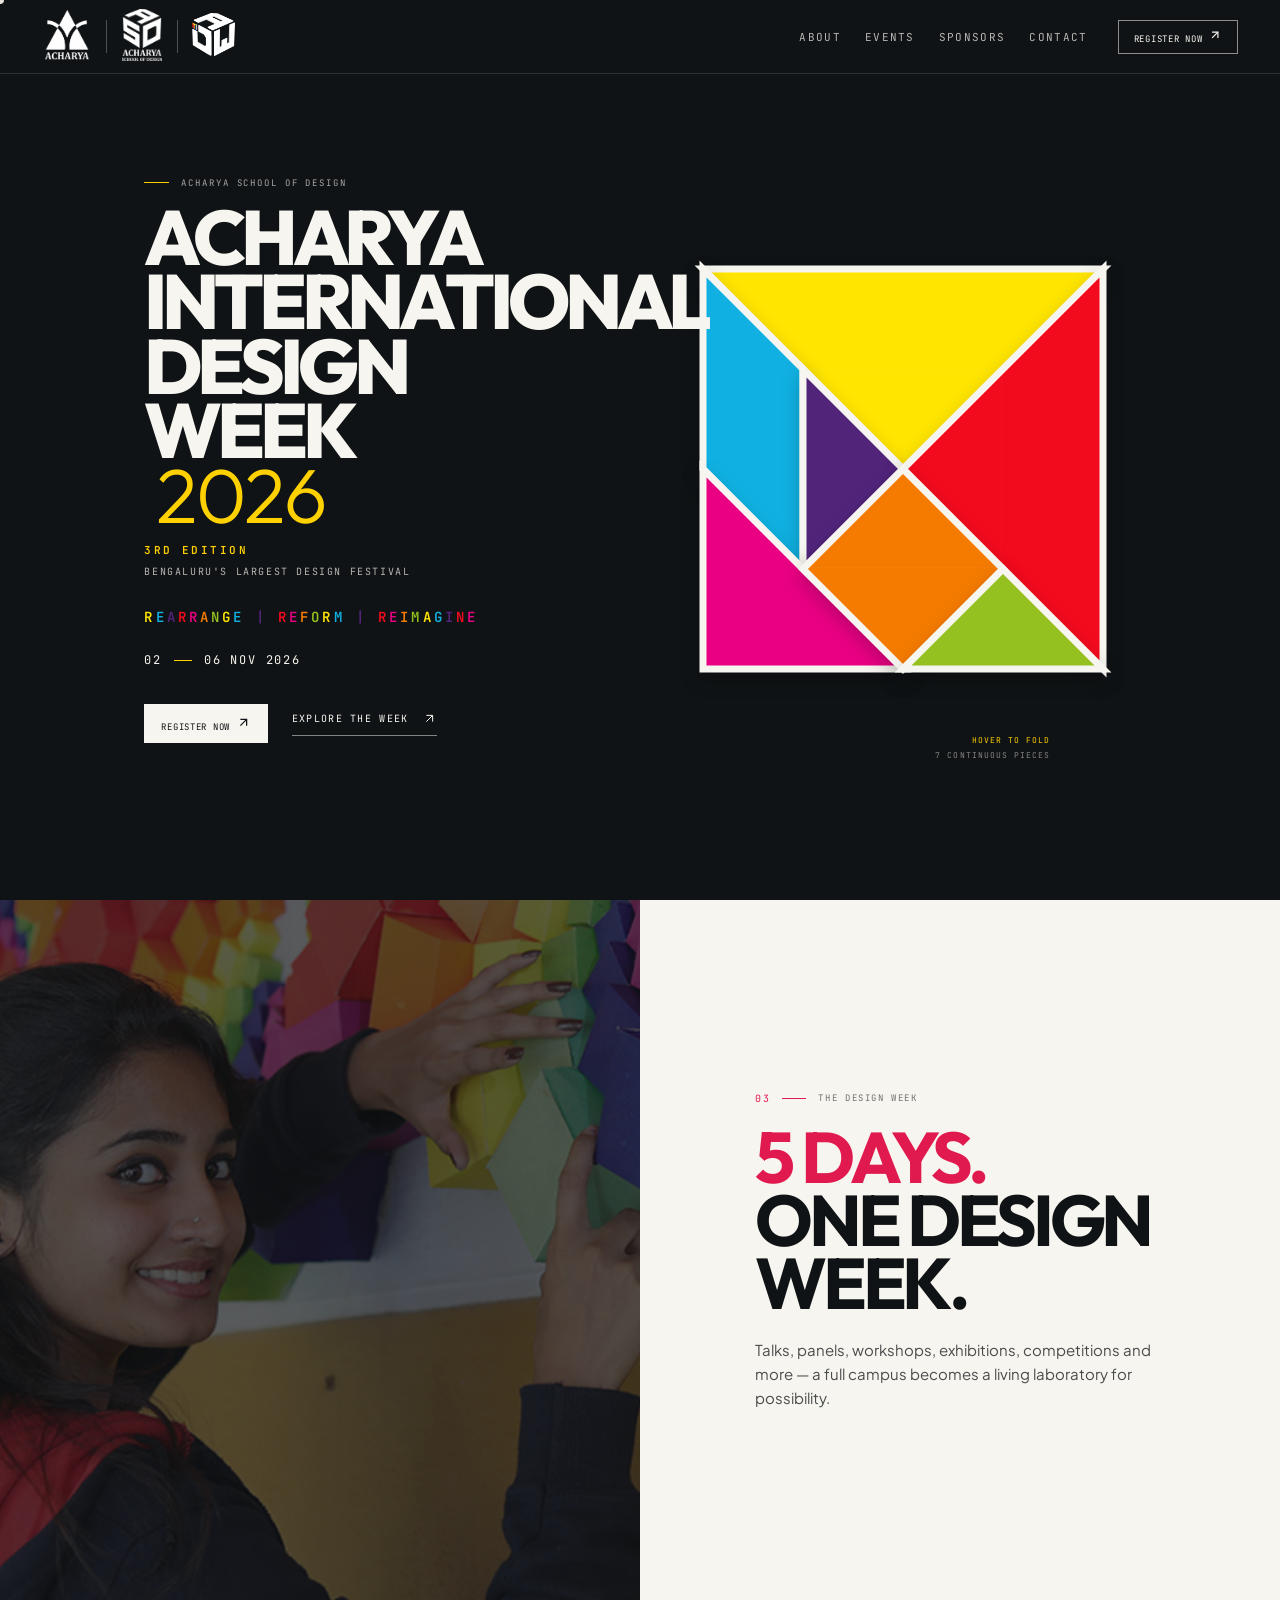
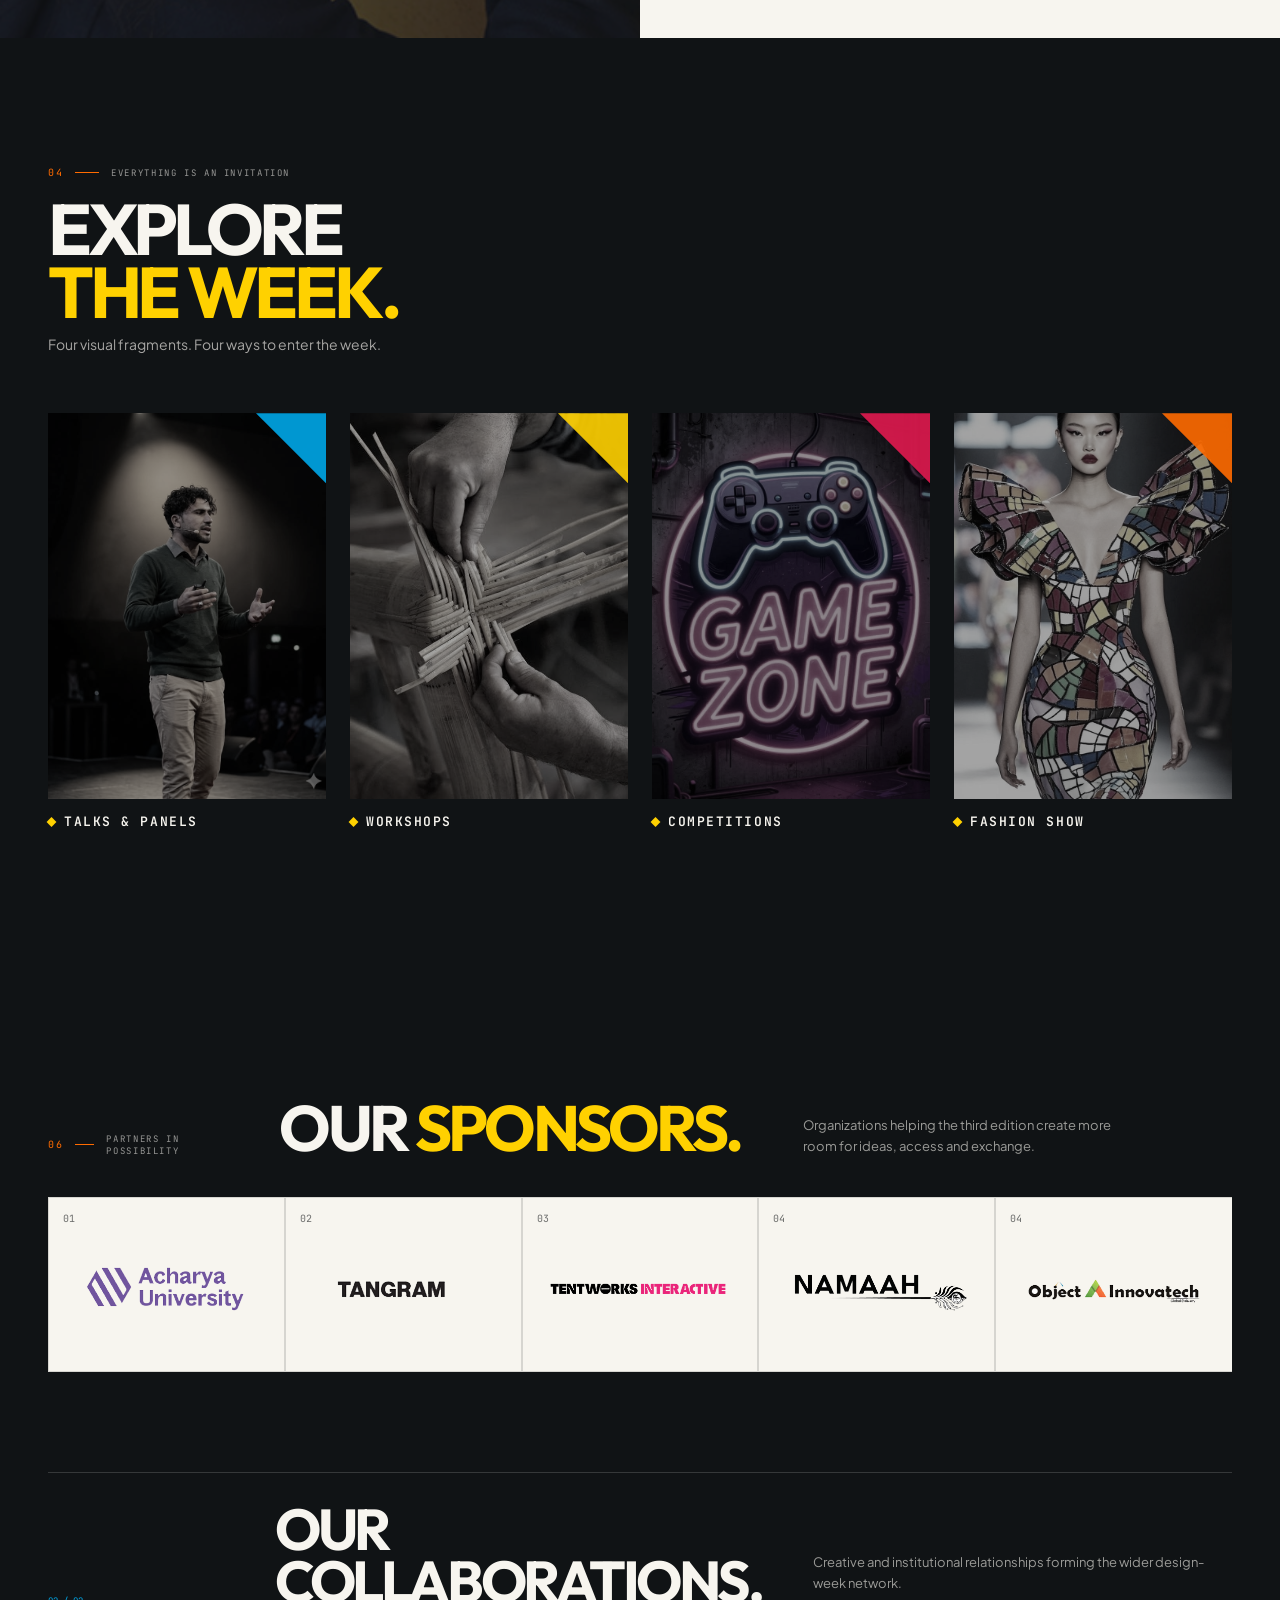
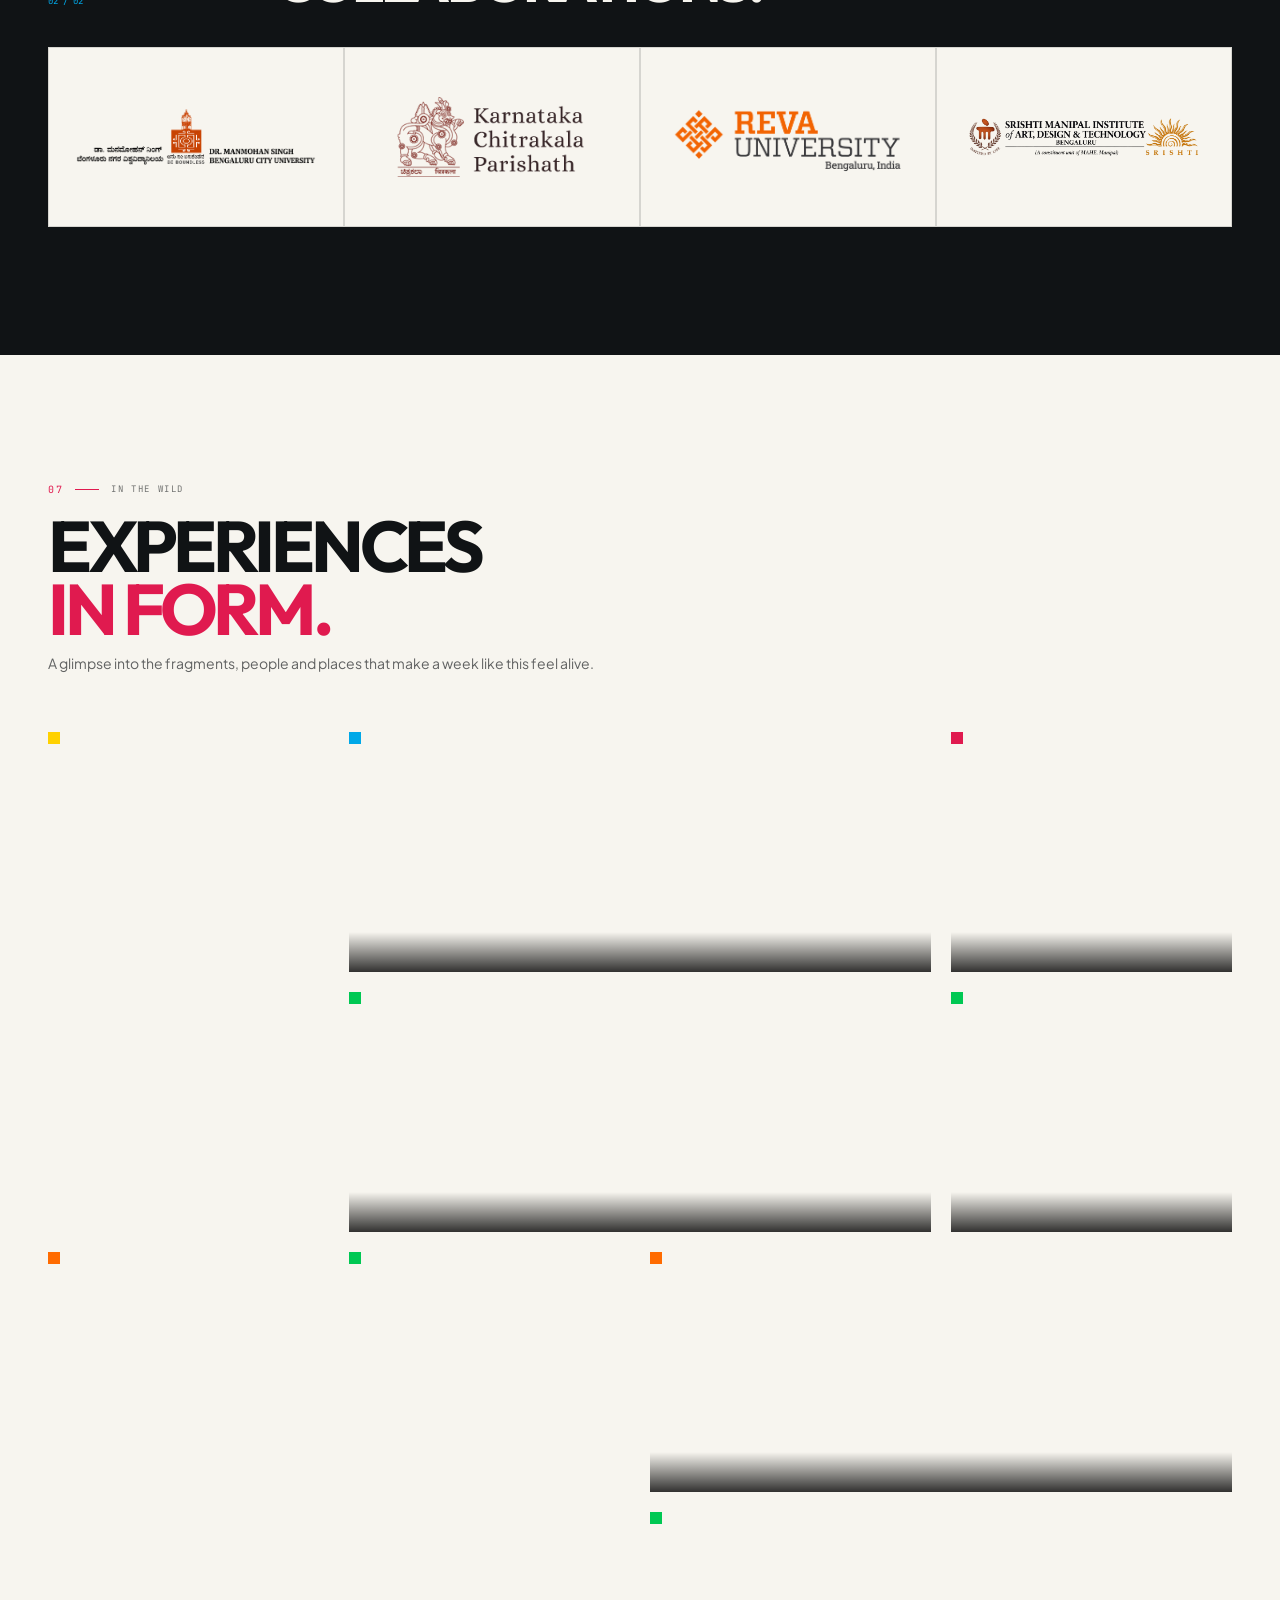
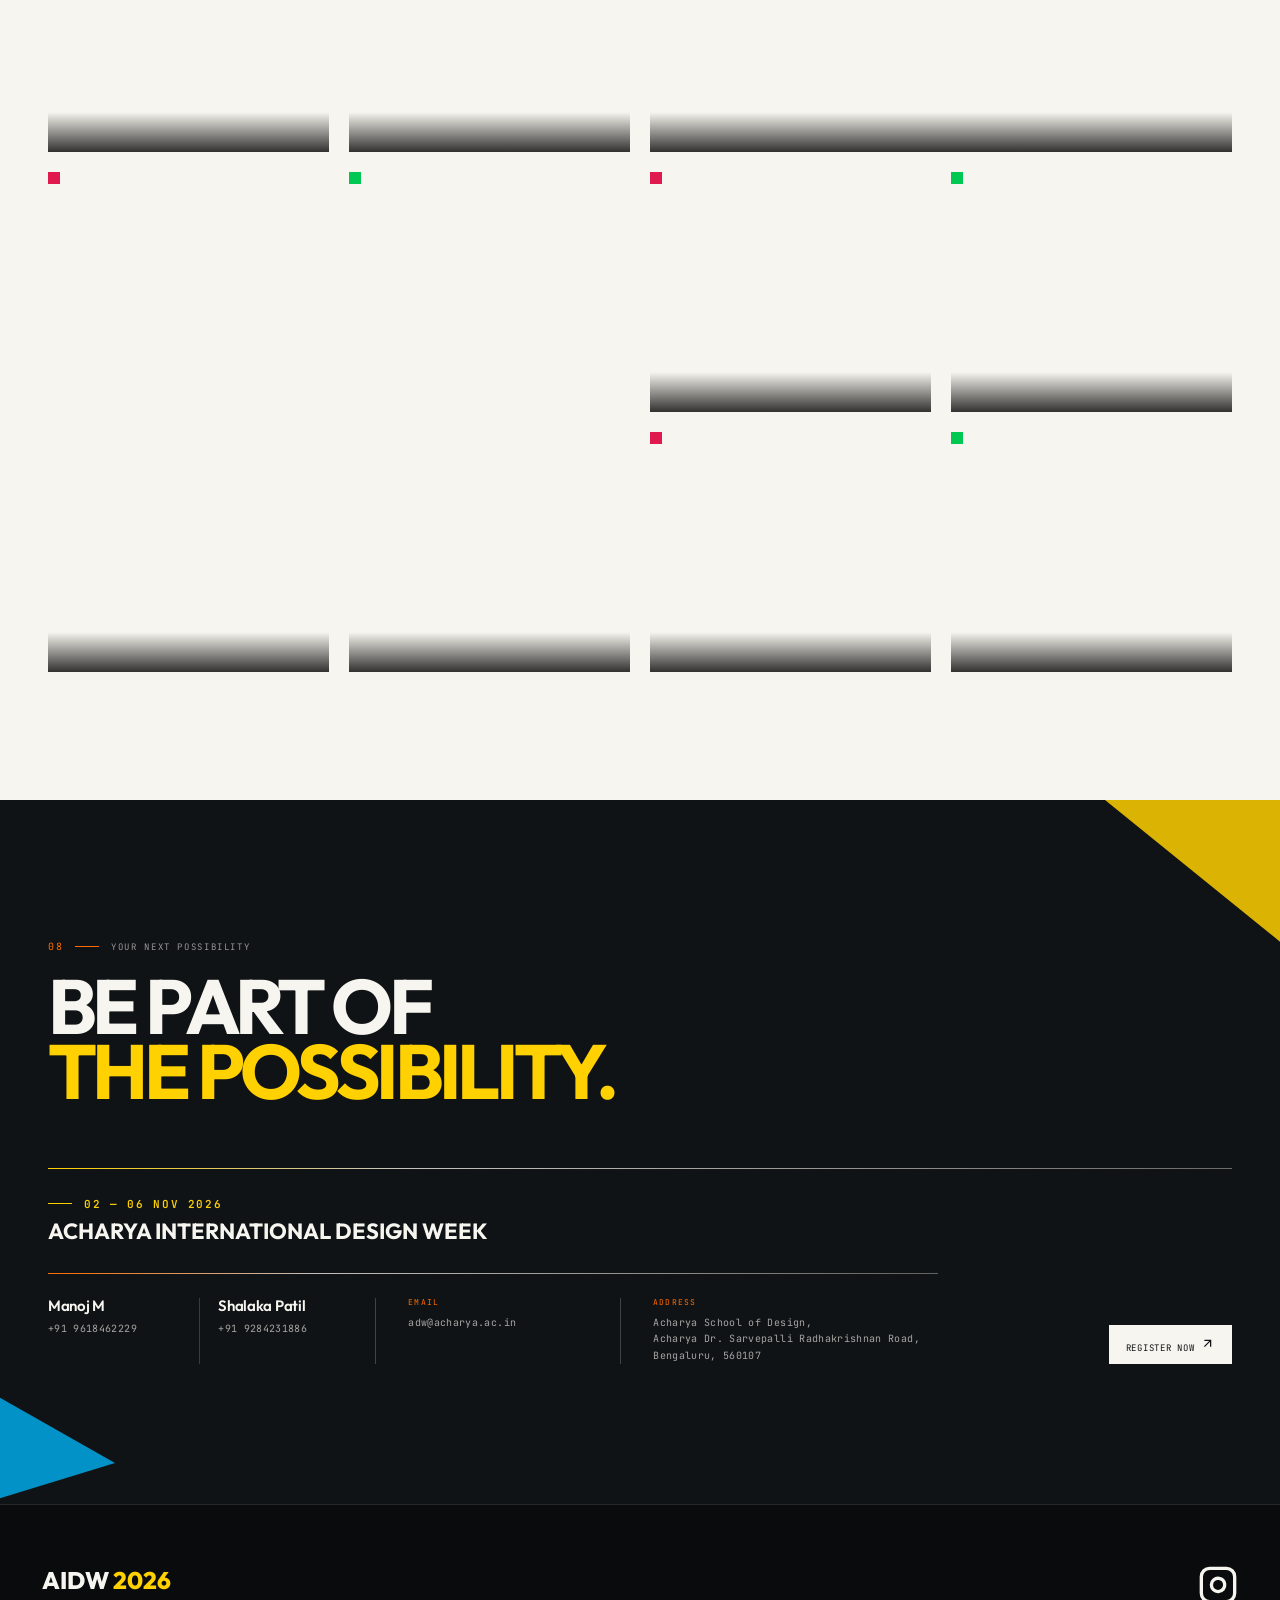
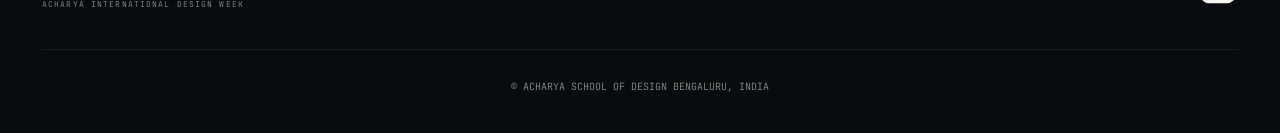
==== commit d213b1ff: "Add files via upload" ====
--- a/index.html
+++ b/index.html
@@ -78,7 +78,8 @@
       <!-- <a href="#schedule">SCHEDULE</a> -->
       <a href="#sponsors">SPONSORS</a>
       <a href="#contact">CONTACT</a>
-      <button id="mobile-register-btn">REGISTER NOW ↗</button>
+      <!-- <button id="mobile-register-btn">
+        <a href="registration.html">Register Now ↗ </a></button> -->
     </div>
   </header>
 
@@ -286,10 +287,10 @@
         <div class="section-marker section-marker-light"><span>03</span><i></i><b>THE DESIGN WEEK</b></div>
         <h2><em>5 DAYS.</em><br />ONE DESIGN<br />WEEK.</h2>
         <p>Talks, panels, workshops, exhibitions, competitions and more — a full campus becomes a living laboratory for possibility.</p>
-        <a class="arrow-link" href="#schedule">
+        <!-- <a class="arrow-link" href="#schedule">
           VIEW FULL SCHEDULE
           <svg width="15" height="15" viewBox="0 0 24 24" fill="none" stroke="currentColor" stroke-width="1.6"><line x1="7" y1="17" x2="17" y2="7"/><polyline points="7 7 17 7 17 17"/></svg>
-        </a>
+        </a> -->
       </div>
     </section>
 
--- a/style.css
+++ b/style.css
@@ -122,7 +122,7 @@
 .section-marker {
   letter-spacing: 0.18em;
   text-transform: uppercase;
-  color: rgba(202, 202, 202, 0.58);
+  color: rgba(247, 245, 239, 0.58);
   align-items: center;
   gap: 12px;
   font-family: 'JetBrains Mono', monospace;
@@ -144,7 +144,6 @@
 
 .section-marker b {
   font-weight: 400;
-  color: #9a9a9a;
 }
 
 .section-marker-light {
@@ -158,7 +157,6 @@
 .section-marker-light i {
   background: var(--magenta);
 }
-
 
 .arrow-link {
   letter-spacing: 0.13em;
@@ -1037,7 +1035,6 @@
 /* Partners & Sponsors */
 .partners-section {
   padding: 128px 0;
-  background-color:white;
 }
 
 .partners-heading {
@@ -1051,7 +1048,6 @@
   letter-spacing: -0.06em;
   margin: 0;
   font: 700 clamp(38px, 5vw, 70px) / 0.9 'Outfit', sans-serif;
-  color: black;
 }
 
 .partners-heading h2 em {
@@ -1060,7 +1056,7 @@
 }
 
 .partners-heading p {
-  color: rgba(88, 88, 88, 0.6);
+  color: rgba(247, 245, 239, 0.6);
   max-width: 330px;
   margin: 0;
   font-size: 13px;
@@ -1073,49 +1069,16 @@
   margin-top: 54px;
   display: grid;
 }
-/* 
+
 .partner-card {
   aspect-ratio: 1.4;
   background: #171c1e;
   border: 1px solid rgba(247, 245, 239, 0.08);
+
   flex-direction: column;
   justify-content: space-between;
   padding: 24px;
   display: flex;
-  position: relative;
-  overflow: hidden;
-  transition: border-color 0.3s, background 0.3s;
-}
-
-.partner-card::before {
-  content: "";
-  position: absolute;
-  inset: 0;
-  background: var(--ivory);
-  transform: translateY(100%);
-  transition: transform 0.7s ease-in-out;
-
-  z-index: -1;
-}
-
-.partner-card:hover::before {
-  transform: translateY(0);
-}
-
-.partner-card:hover {
-  background: var(--ivory);
-  color: var(--charcoal);
-  border-color: var(--ivory);
-} */
-/* .partner-card {
-  aspect-ratio: 1.4;
-  background: #171c1e;
-  border: 1px solid rgba(247, 245, 239, 0.08);
-
-  flex-direction: column;
-  justify-content: space-between;
-  padding: 24px;
-  display: flex;
 
   position: relative;
   overflow: hidden;
@@ -1129,173 +1092,11 @@
 
 
 
-.partner-card::before {
-  content: "";
-
-  position: absolute;
-  inset: 0;
-
-  background: var(--ivory);
-
-  transform: translateY(100%);
-
-  transition:
-    transform 0.8s cubic-bezier(0.22, 1, 0.36, 1);
-
-  z-index: 0;
-}
-
-
-
-.partner-card > * {
-  position: relative;
-  z-index: 1;
-}
-
-
-
-.partner-card:hover::before {
-  transform: translateY(0);
-}
-
-.partner-card:hover {
-  color: var(--charcoal);
-  border-color: var(--ivory);
-} */
-
-.partner-grid-collaborations {
-    width: 100%;
-    display: flex;
-    justify-content: center;
-}
-
-.collaboration-card {
-    width: 100%;
-    overflow: hidden;
-    padding: 0;
-}
-
-.collaboration-image {
-    display: block;
-    width: 100%;
-    height: auto;
-    aspect-ratio: 1.4 / 1;
-    object-fit: cover;
-}
-
 .partner-index {
   font: 10px 'JetBrains Mono', monospace;
   opacity: 0.6;
 }
-.partner-placeholder-mark {
-  z-index: 2;
-  width: 96px;
-  height: 82px;
-
-  position: absolute;
-  top: 46%;
-  left: 50%;
-
-  transform: translate(-50%, -50%) rotate(0deg);
-  transform-origin: center center;
-
-  clip-path: polygon(50% 0%, 100% 100%, 0% 100%);
-  overflow: hidden;
-
-  transition: transform 0.8s cubic-bezier(0.16, 1, 0.3, 1);
-}
-
-.partner-card:hover .partner-placeholder-mark {
-  transform: translate(-50%, -50%) rotate(270deg);
-}
-
-
-/* Three colour sections inside ONE triangle */
-
-.partner-placeholder-mark i {
-  position: absolute;
-  top: 0;
-  bottom: 0;
-  display: block;
-  transform: none;
-  clip-path: polygon(50% 0, 100% 10%, 0 100% 100%);
-    opacity: .82;
-    width: 54px;
-    height: 47px;
-  
-   
-    
-}
-
-
-/* Yellow */
-.partner-placeholder-mark i:nth-child(1) {
-  left: 0;
-
-  background: var(--yellow);
-}
-
-
-/* Cyan */
-.partner-placeholder-mark i:nth-child(2) {
-  left: 33.333%;
-
-  background: var(--cyan);
-  
-}
-
-
-/* Magenta */
-.partner-placeholder-mark i:nth-child(3) {
-  right: 0;
-
-  background: var(--magenta);
-}
-
-
-/* 
-.partner-placeholder-mark {
-  position: absolute;
-  top: 46%;
-  left: 50%;
-  transform: translate(-50%, -50%);
-  width: 54px;
-  height: 47px;
-  transition: transform 0.6s cubic-bezier(0.16, 1, 0.3, 1);
-}
-
-.partner-placeholder-mark i {
-  clip-path: polygon(50% 0, 100% 100%, 0 100%);
-  opacity: 0.82;
-  width: 54px;
-  height: 47px;
-  display: block;
-  position: absolute;
-}
-
-.partner-placeholder-mark i:first-child {
-  background: var(--yellow);
-  top: 0;
-  left: 21px;
-}
-
-.partner-placeholder-mark i:nth-child(2) {
-  background: var(--cyan);
-  bottom: 0;
-  left: 0;
-  transform: rotate(240deg);
-}
-
-.partner-placeholder-mark i:nth-child(3) {
-  background: var(--magenta);
-  bottom: 0;
-  right: 0;
-  transform: rotate(120deg);
-} */
-
-.partner-card:hover .partner-placeholder-mark {
-  transform: translate(-50%, -54%) rotate(7deg) scale(1.08);
-}
+
 
 .partner-card p {
   margin: 0;
@@ -1329,11 +1130,10 @@
   letter-spacing: -0.06em;
   margin: 0;
   font: 700 clamp(34px, 4.5vw, 64px) / 0.9 'Outfit', sans-serif;
-  color: black;
 }
 
 .collaborations-heading p {
-  color: rgba(40, 40, 40, 0.6);
+  color: rgba(247, 245, 239, 0.6);
   font-size: 13px;
   line-height: 1.6;
 }
@@ -1646,14 +1446,12 @@
   color: rgba(247, 245, 239, 0.5);
 }
 
-.footer-bottom nav {
-  gap: 20px;
-  display: flex;
-}
-
-.footer-bottom nav a:hover {
-  color: var(--yellow);
-}
+.footer-bottom span {
+    margin: 0 auto !important;
+    text-align: center !important;
+}
+
+
 
 .footer-socials {
   gap: 16px;
@@ -2431,1287 +2229,465 @@
     gap: 16px;
   }
 }
-
 /* =========================================================
-   AIDW 2026 EXPERIENCE / GALLERY PREVIEW
+   SPONSORS — CONTINUOUS 4-COLUMN STRIP
+   Same visual concept as the collaboration strip
    ========================================================= */
-.experience-section {
-  padding: 132px 0 110px;
-  background:
-    radial-gradient(circle at 15% 20%, rgba(255,209,0,.055), transparent 28%),
-    radial-gradient(circle at 85% 80%, rgba(0,168,232,.045), transparent 30%),
-    var(--charcoal);
-  position: relative;
-  overflow: hidden;
-}
-
-.experience-section::before {
-  content: "";
-  position: absolute;
-  inset: 0;
-  pointer-events: none;
-  background-image:
-    linear-gradient(rgba(247,245,239,.035) 1px, transparent 1px),
-    linear-gradient(90deg, rgba(247,245,239,.035) 1px, transparent 1px);
-  background-size: 110px 110px;
-  mask-image: linear-gradient(to bottom, rgba(0,0,0,.9), transparent 92%);
-}
-
-.experience-heading-row,
-.experience-preview-grid,
-.experience-bottom {
-  position: relative;
-  z-index: 1;
-}
-
-.experience-heading-row {
-  display: flex;
-  justify-content: space-between;
-  align-items: flex-end;
-  gap: 40px;
-}
-
-.experience-heading-row h2 {
-  margin: 18px 0 0;
-  letter-spacing: -0.065em;
-  font: 700 clamp(46px, 6vw, 84px) / .86 'Outfit', sans-serif;
-}
-
-.experience-heading-row h2 em {
-  color: var(--yellow);
-  font-style: normal;
-  font-weight: 300;
-}
-
-.experience-heading-row p {
-  max-width: 580px;
-  margin: 20px 0 0;
-  color: rgba(247,245,239,.58);
-  font-size: 13px;
-  line-height: 1.7;
-}
-
-.experience-gallery-link {
-  flex: 0 0 auto;
-  display: inline-flex;
-  align-items: center;
-  gap: 12px;
-  color: var(--ivory);
-  border-bottom: 1px solid rgba(247,245,239,.45);
-  padding-bottom: 9px;
-  font: 10px 'JetBrains Mono', monospace;
-  letter-spacing: .13em;
-  transition: color .3s, gap .3s, border-color .3s;
-}
-
-.experience-gallery-link:hover {
-  color: var(--yellow);
-  border-color: var(--yellow);
-  gap: 21px;
-}
-
-.experience-preview-grid {
-  margin-top: 58px;
-  display: grid;
-  grid-template-columns: repeat(12, minmax(0, 1fr));
-  grid-auto-rows: 92px;
-  gap: 12px;
-}
-
-.experience-preview-item {
-  min-width: 0;
-  min-height: 0;
-  position: relative;
-  display: block;
-  overflow: hidden;
-  background: #15191b;
-  border: 1px solid rgba(247,245,239,.13);
-  isolation: isolate;
-}
-
-.preview-feature { grid-column: span 5; grid-row: span 5; }
-.preview-portrait { grid-column: span 3; grid-row: span 5; }
-.preview-landscape { grid-column: span 4; grid-row: span 3; }
-.preview-small { grid-column: span 2; grid-row: span 2; }
-
-.experience-preview-item img {
-  width: 100%;
-  height: 100%;
-  display: block;
-  object-fit: cover;
-  transition: transform .75s cubic-bezier(.16,1,.3,1), filter .6s ease, opacity .35s;
-}
-
-.experience-preview-item:hover img {
-  transform: scale(1.06);
-  filter: saturate(1.08) contrast(1.03);
-}
-
-.experience-preview-item::after {
-  content: "";
-  position: absolute;
-  inset: 0;
-  z-index: 1;
-  background: linear-gradient(to top, rgba(0,0,0,.82), transparent 48%);
-  pointer-events: none;
-}
-
-.experience-preview-item::before {
-  content: "";
-  position: absolute;
-  width: 12px;
-  height: 12px;
-  left: 0;
-  top: 0;
-  background: var(--yellow);
-  z-index: 3;
-}
-
-.experience-preview-item[data-event="ADW24"]::before { background: var(--cyan); }
-.experience-preview-item[data-event="AIDW25"]::before { background: var(--yellow); }
-
-.experience-preview-item b,
-.experience-preview-item small {
-  position: absolute;
-  z-index: 3;
-  left: 15px;
-  bottom: 14px;
-}
-
-.experience-preview-item b {
-  color: var(--ivory);
-  font: 600 15px 'Outfit', sans-serif;
-  letter-spacing: .04em;
-}
-
-.experience-preview-item small {
-  left: auto;
-  right: 15px;
-  color: rgba(247,245,239,.62);
-  font: 8px 'JetBrains Mono', monospace;
-  letter-spacing: .1em;
-}
-
-.experience-image-placeholder {
-  position: absolute;
-  inset: 0;
-  display: grid;
-  place-items: center;
-  color: rgba(247,245,239,.26);
-  font: 9px 'JetBrains Mono', monospace;
-  letter-spacing: .18em;
-  background:
-    linear-gradient(135deg, rgba(255,209,0,.06), transparent 45%),
-    #15191b;
-  z-index: 0;
-}
-
-.experience-preview-item img:not([src=""]) + .experience-image-placeholder { display: none; }
-.experience-preview-item img.is-loaded + .experience-image-placeholder { display: none; }
-
-.experience-bottom {
-  margin-top: 36px;
-  padding-top: 28px;
-  border-top: 1px solid rgba(247,245,239,.14);
-  display: grid;
-  grid-template-columns: repeat(3, 1fr);
-  gap: 0;
-}
-
-.experience-stat {
-  min-height: 82px;
-  display: flex;
-  align-items: center;
-  gap: 16px;
-  padding-right: 28px;
-  border-right: 1px solid rgba(247,245,239,.15);
-}
-
-.experience-stat:nth-child(2) { padding-left: 28px; }
-.experience-stat:nth-child(3) { padding-left: 28px; border-right: 0; }
-
-.experience-stat strong {
-  color: var(--yellow);
-  font: 300 54px/.8 'Outfit', sans-serif;
-  letter-spacing: -.04em;
-}
-
-.experience-stat span {
-  color: rgba(247,245,239,.62);
-  font: 9px/1.6 'JetBrains Mono', monospace;
-  letter-spacing: .12em;
-  text-transform: uppercase;
-}
-
-.experience-stat-link a {
-  color: var(--ivory);
-  font: 10px 'JetBrains Mono', monospace;
-  letter-spacing: .13em;
-  transition: color .25s, gap .25s;
-}
-
-.experience-stat-link a span { color: var(--yellow); margin-left: 12px; font-size: 16px; }
-.experience-stat-link a:hover { color: var(--yellow); }
+.partner-grid-sponsors {
+    display: grid !important;
+    grid-template-columns: repeat(4, minmax(0, 1fr)) !important;
+    gap: 0 !important;
+    column-gap: 0 !important;
+    row-gap: 0 !important;
+    width: 100% !important;
+    margin: 54px 0 0 !important;
+    padding: 0 !important;
+}
+
+.partner-grid-sponsors .sponsor-card {
+    width: 100% !important;
+    min-width: 0 !important;
+    margin: 0 !important;
+    padding: 24px !important;
+    aspect-ratio: 1.4 / 1;
+    border-radius: 0 !important;
+    border: 0 !important;
+    border-right: 1px solid rgba(16, 19, 21, 0.10) !important;
+    background: #ffffff !important;
+    color: #101315 !important;
+    box-shadow: none !important;
+    transform: none !important;
+}
+
+.partner-grid-sponsors .sponsor-card:last-child {
+    border-right: 0 !important;
+}
+
+.partner-grid-sponsors .sponsor-card::before,
+.partner-grid-sponsors .sponsor-card::after {
+    display: none !important;
+    content: none !important;
+}
+
+.partner-grid-sponsors .sponsor-card:hover {
+    background: #ffffff !important;
+    color: #101315 !important;
+    border-color: rgba(16, 19, 21, 0.10) !important;
+    transform: none !important;
+    box-shadow: none !important;
+}
+
+.partner-grid-sponsors .sponsor-card img {
+    display: block !important;
+    width: 88% !important;
+    height: 88% !important;
+    max-width: 100% !important;
+    max-height: 100% !important;
+    margin: auto !important;
+    object-fit: contain !important;
+    object-position: center !important;
+    transform: none !important;
+    transition: none !important;
+}
+
+.partner-grid-sponsors .sponsor-card:hover img {
+    transform: none !important;
+    filter: none !important;
+}
 
 @media (max-width: 800px) {
-  .experience-section { padding: 100px 0 82px; }
-  .experience-heading-row { display: block; }
-  .experience-gallery-link { margin-top: 26px; }
-  .experience-preview-grid {
-    grid-template-columns: repeat(4, minmax(0,1fr));
-    grid-auto-rows: 76px;
-  }
-  .preview-feature { grid-column: span 4; grid-row: span 5; }
-  .preview-portrait { grid-column: span 2; grid-row: span 4; }
-  .preview-landscape { grid-column: span 2; grid-row: span 3; }
-  .preview-small { grid-column: span 2; grid-row: span 3; }
-}
-
-@media (max-width: 600px) {
-  .experience-section { padding: 88px 0 68px; }
-  .experience-heading-row h2 { font-size: clamp(44px, 14vw, 66px); }
-  .experience-heading-row p { font-size: 12px; }
-  .experience-preview-grid {
-    margin-top: 42px;
-    grid-template-columns: repeat(2, minmax(0,1fr));
-    grid-auto-rows: 110px;
-    gap: 8px;
-  }
-  .preview-feature { grid-column: span 2; grid-row: span 4; }
-  .preview-portrait,
-  .preview-landscape,
-  .preview-small { grid-column: span 1; grid-row: span 3; }
-  .experience-preview-item b { font-size: 12px; left: 10px; bottom: 10px; }
-  .experience-preview-item small { right: 10px; bottom: 10px; font-size: 6px; }
-  .experience-bottom { grid-template-columns: 1fr 1fr; gap: 18px 0; }
-  .experience-stat { min-height: 68px; padding-right: 14px; }
-  .experience-stat:nth-child(2) { padding-left: 14px; }
-  .experience-stat:nth-child(3) { grid-column: 1 / -1; padding-left: 0; border-top: 1px solid rgba(247,245,239,.15); padding-top: 20px; }
-  .experience-stat strong { font-size: 44px; }
+    .partner-grid-sponsors {
+        grid-template-columns: repeat(4, minmax(0, 1fr)) !important;
+        gap: 0 !important;
+        column-gap: 0 !important;
+        row-gap: 0 !important;
+    }
+
+    .partner-grid-sponsors .sponsor-card {
+        padding: 12px !important;
+        aspect-ratio: 1 / 1 !important;
+        border-radius: 0 !important;
+    }
+
+    .partner-grid-sponsors .sponsor-card img {
+        width: 92% !important;
+        height: 92% !important;
+    }
+}
+
+@media (max-width: 425px) {
+    .partner-grid-sponsors {
+        gap: 0 !important;
+        column-gap: 0 !important;
+        margin-top: 28px !important;
+    }
 }
 
 
 /* =========================================================
-   EXPERIENCE PREVIEW — REFINED COLLAGE
+   FINAL OVERRIDE
+   COLLABORATIONS: restore previous white cards
+   SPONSORS: 5 compact boxes in one continuous row
    ========================================================= */
-.experience-section { padding: 128px 0 112px; }
-.experience-heading-row { align-items: end; }
-.experience-heading-row > div:first-child { max-width: 720px; }
-.experience-preview-grid {
-  margin-top: 54px;
-  display: grid;
-  grid-template-columns: repeat(4, minmax(0, 1fr));
-  grid-template-rows: repeat(6, 118px);
-  gap: 12px;
-}
-.experience-preview-item {
-  min-height: 0;
-  border: 1px solid rgba(247,245,239,.14);
-  background: #111416;
-  overflow: hidden;
-}
-.experience-preview-item::before { width: 9px; height: 9px; z-index: 3; opacity: .9; }
-.experience-preview-item::after {
-  background: linear-gradient(to top, rgba(0,0,0,.22), transparent 38%);
-}
-.experience-preview-item img {
-  width: 100%; height: 100%; object-fit: cover; display: block;
-  transition: transform .8s cubic-bezier(.16,1,.3,1), filter .55s ease;
-}
-.experience-preview-item:hover img { transform: scale(1.045); filter: saturate(1.06); }
-.experience-preview-item:nth-child(1) { grid-column: 1 / span 2; grid-row: 1 / span 3; }
-.experience-preview-item:nth-child(2) { grid-column: 3; grid-row: 1 / span 2; }
-.experience-preview-item:nth-child(3) { grid-column: 4; grid-row: 1 / span 3; }
-.experience-preview-item:nth-child(4) { grid-column: 3; grid-row: 3 / span 2; }
-.experience-preview-item:nth-child(5) { grid-column: 1; grid-row: 4 / span 2; }
-.experience-preview-item:nth-child(6) { grid-column: 2; grid-row: 4 / span 3; }
-.experience-preview-item:nth-child(7) { grid-column: 3 / span 2; grid-row: 5 / span 2; }
-.experience-preview-item:nth-child(8) { grid-column: 1; grid-row: 6; }
-.experience-preview-item:nth-child(9) { grid-column: 3; grid-row: 4; }
-.experience-preview-item:nth-child(10) { grid-column: 4; grid-row: 6; }
-.experience-preview-item b,
-.experience-preview-item small,
-.experience-image-placeholder { display: none !important; }
-.experience-bottom { margin-top: 30px; }
-
-@media (max-width: 900px) {
-  .experience-preview-grid {
-    grid-template-columns: repeat(4, minmax(0,1fr));
-    grid-template-rows: repeat(7, 92px);
-    gap: 9px;
-  }
-  .experience-preview-item:nth-child(1) { grid-column: 1 / span 2; grid-row: 1 / span 3; }
-  .experience-preview-item:nth-child(2) { grid-column: 3; grid-row: 1 / span 2; }
-  .experience-preview-item:nth-child(3) { grid-column: 4; grid-row: 1 / span 3; }
-  .experience-preview-item:nth-child(4) { grid-column: 3; grid-row: 3 / span 2; }
-  .experience-preview-item:nth-child(5) { grid-column: 1; grid-row: 4 / span 2; }
-  .experience-preview-item:nth-child(6) { grid-column: 2; grid-row: 4 / span 3; }
-  .experience-preview-item:nth-child(7) { grid-column: 3 / span 2; grid-row: 5 / span 2; }
-  .experience-preview-item:nth-child(8) { grid-column: 1; grid-row: 6 / span 2; }
-  .experience-preview-item:nth-child(9) { grid-column: 3; grid-row: 7; }
-  .experience-preview-item:nth-child(10) { grid-column: 4; grid-row: 7; }
-}
-@media (max-width: 600px) {
-  .experience-section { padding: 86px 0 68px; }
-  .experience-preview-grid {
-    grid-template-columns: repeat(2, minmax(0,1fr));
-    grid-template-rows: repeat(10, 105px);
-    gap: 8px;
-  }
-  .experience-preview-item:nth-child(1) { grid-column: 1 / span 2; grid-row: 1 / span 3; }
-  .experience-preview-item:nth-child(2) { grid-column: 1; grid-row: 4 / span 2; }
-  .experience-preview-item:nth-child(3) { grid-column: 2; grid-row: 4 / span 3; }
-  .experience-preview-item:nth-child(4) { grid-column: 1; grid-row: 6 / span 2; }
-  .experience-preview-item:nth-child(5) { grid-column: 2; grid-row: 7 / span 2; }
-  .experience-preview-item:nth-child(6) { grid-column: 1 / span 2; grid-row: 8 / span 2; }
-  .experience-preview-item:nth-child(7) { grid-column: 1; grid-row: 10 / span 2; }
-  .experience-preview-item:nth-child(8) { grid-column: 2; grid-row: 10; }
-  .experience-preview-item:nth-child(9),
-  .experience-preview-item:nth-child(10) { display:none; }
-  .experience-bottom { margin-top: 24px; }
+
+/* --- Collaborations: white background, same individual-card look --- */
+.partner-grid-collaborations {
+    display: grid !important;
+    grid-template-columns: repeat(4, minmax(0, 1fr)) !important;
+    gap: 20px !important;
+    width: 100% !important;
+    margin: 40px 0 0 !important;
+    padding: 0 !important;
+}
+
+.partner-grid-collaborations .collaboration-card {
+    width: 100% !important;
+    min-width: 0 !important;
+    margin: 0 !important;
+    padding: 24px !important;
+    aspect-ratio: 1.1 / 1 !important;
+    border-radius: 0 !important;
+    border: 1px solid rgba(16, 19, 21, 0.14) !important;
+    background: var(--ivory) !important;
+    color: #101315 !important;
+    box-shadow: none !important;
+    transform: none !important;
+    overflow: hidden !important;
+    height:180px;
+}
+
+.partner-grid-collaborations .collaboration-card::before,
+.partner-grid-collaborations .collaboration-card::after {
+    display: none !important;
+    content: none !important;
+}
+
+.partner-grid-collaborations .collaboration-card:hover {
+    background: #ffffff !important;
+    color: #101315 !important;
+    transform: none !important;
+    box-shadow: none !important;
+}
+
+.partner-grid-collaborations .collaboration-card img {
+    display: block !important;
+    width: 88% !important;
+    height: 88% !important;
+    max-width: 100% !important;
+    max-height: 100% !important;
+    margin: auto !important;
+    object-fit: contain !important;
+    object-position: center !important;
+    transform: none !important;
+    transition: none !important;
+    filter: none !important;
+}
+
+.partner-grid-collaborations .collaboration-card:hover img {
+    transform: none !important;
+    filter: none !important;
+}
+
+/* --- Sponsors: 5 smaller boxes in one line --- */
+.partner-grid-sponsors {
+    display: grid !important;
+    grid-template-columns: repeat(5, minmax(0, 1fr)) !important;
+    gap: 14px !important;
+    width: 100% !important;
+    margin: 40px 0 0 !important;
+    padding: 0 !important;
+}
+
+.partner-grid-sponsors .sponsor-card {
+    width: 100% !important;
+    min-width: 0 !important;
+    margin: 0 !important;
+    padding: 16px !important;
+    aspect-ratio: 1.35 / 1 !important;
+    border-radius: 0 !important;
+    border: 1px solid rgba(16, 19, 21, 0.14) !important;
+    border-right: 1px solid rgba(16, 19, 21, 0.14) !important;
+    background: var(--ivory) !important;
+    color: #101315 !important;
+    box-shadow: none !important;
+    transform: none !important;
+    overflow: hidden !important;
+}
+
+.partner-grid-sponsors .sponsor-card::before,
+.partner-grid-sponsors .sponsor-card::after {
+    display: none !important;
+    content: none !important;
+}
+
+.partner-grid-sponsors .sponsor-card:hover {
+    background: #ffffff !important;
+    color: #101315 !important;
+    transform: none !important;
+    box-shadow: none !important;
+}
+
+.partner-grid-sponsors .sponsor-card img {
+    display: block !important;
+    width: 88% !important;
+    height: 88% !important;
+    max-width: 100% !important;
+    max-height: 100% !important;
+    margin: auto !important;
+    object-fit: contain !important;
+    object-position: center !important;
+    transform: none !important;
+    transition: none !important;
+    filter: none !important;
+}
+
+.partner-grid-sponsors .sponsor-card:hover img {
+    transform: none !important;
+    filter: none !important;
+}
+
+/* Tablet */
+@media (max-width: 800px) {
+    .partner-grid-collaborations {
+        grid-template-columns: repeat(4, minmax(0, 1fr)) !important;
+        gap: 10px !important;
+    }
+
+    .partner-grid-collaborations .collaboration-card {
+        padding: 10px !important;
+        aspect-ratio: 1 / 1 !important;
+    }
+
+    .partner-grid-collaborations .collaboration-card img {
+        width: 92% !important;
+        height: 92% !important;
+    }
+
+    .partner-grid-sponsors {
+        grid-template-columns: repeat(5, minmax(0, 1fr)) !important;
+        gap: 8px !important;
+    }
+
+    .partner-grid-sponsors .sponsor-card {
+        padding: 8px !important;
+        aspect-ratio: 1 / 1 !important;
+    }
+
+    .partner-grid-sponsors .sponsor-card img {
+        width: 92% !important;
+        height: 92% !important;
+    }
+}
+
+/* Small mobile: keep 5 sponsor boxes in one line */
+@media (max-width: 425px) {
+    .partner-grid-collaborations {
+        gap: 8px !important;
+        margin-top: 28px !important;
+    }
+
+    .partner-grid-collaborations .collaboration-card {
+        padding: 6px !important;
+    }
+
+    .partner-grid-sponsors {
+        grid-template-columns: repeat(5, minmax(0, 1fr)) !important;
+        gap: 4px !important;
+        margin-top: 28px !important;
+    }
+
+    .partner-grid-sponsors .sponsor-card {
+        padding: 4px !important;
+        aspect-ratio: 1 / 1 !important;
+    }
+
+    .partner-grid-sponsors .sponsor-card img {
+        width: 94% !important;
+        height: 94% !important;
+    }
 }
 
 
 /* =========================================================
-   EXPERIENCE — BOTTOM GALLERY CTA
+   FINAL SIZE + SPACING OVERRIDE
+   Sponsors and Collaborations use identical box sizing.
+   Gaps are kept almost negligible.
    ========================================================= */
-.experience-heading-row > .experience-gallery-link { display: inline-flex; }
-.experience-gallery-cta {
-  position: relative;
-  z-index: 1;
-  display: flex;
-  justify-content: center;
-  margin-top: 38px;
-}
-.experience-gallery-cta .experience-gallery-link {
-  margin-top: 0;
-  min-width: 190px;
-  justify-content: center;
-  padding: 13px 18px 12px;
-  border: 1px solid rgba(247,245,239,.42);
-  background: transparent;
-}
-.experience-gallery-cta .experience-gallery-link:hover {
-  background: var(--yellow);
-  color: var(--charcoal);
-  border-color: var(--yellow);
-}
-@media (max-width: 600px) {
-  .experience-gallery-cta { margin-top: 28px; }
-  .experience-gallery-cta .experience-gallery-link { width: 100%; max-width: 250px; }
-}
-
+
+.partner-grid-collaborations,
+.partner-grid-sponsors {
+    width: 100% !important;
+    gap: 1px !important;
+    column-gap: 1px !important;
+    row-gap: 1px !important;
+    align-items: stretch !important;
+}
+
+/* Same box dimensions */
+.partner-grid-collaborations .collaboration-card,
+.partner-grid-sponsors .sponsor-card {
+    box-sizing: border-box !important;
+    width: 100% !important;
+    aspect-ratio: 1.35 / 1 !important;
+    min-height: 0 !important;
+    margin: 0 !important;
+}
+
+/* Keep logos comfortably inside identical boxes */
+.partner-grid-collaborations .collaboration-card img,
+.partner-grid-sponsors .sponsor-card img {
+    display: block !important;
+    width: 90% !important;
+    height: 90% !important;
+    max-width: 100% !important;
+    max-height: 100% !important;
+    margin: auto !important;
+    object-fit: contain !important;
+    object-position: center !important;
+}
+
+/* Desktop: identical internal spacing */
+.partner-grid-collaborations .collaboration-card,
+.partner-grid-sponsors .sponsor-card {
+    padding: 14px !important;
+}
+
+/* Tablet */
+@media (max-width: 800px) {
+    .partner-grid-collaborations,
+    .partner-grid-sponsors {
+        gap: 2px !important;
+        column-gap: 2px !important;
+        row-gap: 2px !important;
+    }
+
+    .partner-grid-collaborations .collaboration-card,
+    .partner-grid-sponsors .sponsor-card {
+        aspect-ratio: 1 / 1 !important;
+        padding: 8px !important;
+    }
+
+    .partner-grid-collaborations .collaboration-card img,
+    .partner-grid-sponsors .sponsor-card img {
+        width: 92% !important;
+        height: 92% !important;
+    }
+}
+
+/* Mobile */
+@media (max-width: 425px) {
+    .partner-grid-collaborations,
+    .partner-grid-sponsors {
+        gap: .1px !important;
+        column-gap: 0.1px !important;
+        row-gap: 0.1px !important;
+    }
+
+    .partner-grid-collaborations .collaboration-card,
+    .partner-grid-sponsors .sponsor-card {
+        padding: 4px !important;
+    }
+
+    .partner-grid-collaborations .collaboration-card img,
+    .partner-grid-sponsors .sponsor-card img {
+        width: 94% !important;
+        height: 94% !important;
+    }
+}
+
+
+/* FINAL GAP OVERRIDE — 0.5px everywhere */
+.partner-grid-collaborations,
+.partner-grid-sponsors {
+    gap: 0.1px !important;
+    column-gap: 0.1px !important;
+    row-gap: 0.1px !important;
+}
+
+@media (max-width: 800px) {
+    .partner-grid-collaborations,
+    .partner-grid-sponsors {
+        gap: 0.1px !important;
+        column-gap: 0.1px !important;
+        row-gap: 0.1px !important;
+    }
+}
+
+@media (max-width: 425px) {
+    .partner-grid-collaborations,
+    .partner-grid-sponsors {
+        gap: 0.1px !important;
+        column-gap: 0.1px !important;
+        row-gap: 0.1px !important;
+    }
+}
 
 /* =========================================================
-   HOMEPAGE EXPERIENCE LIGHTBOX
+   FINAL MOBILE FIX — SPONSORS & COLLABORATIONS
+   Keeps both sections aligned and prevents logo overlap.
    ========================================================= */
-.experience-preview-item {
-  appearance: none;
-  -webkit-appearance: none;
-  padding: 0;
-  border-radius: 0;
-  font: inherit;
-  color: inherit;
-  cursor: zoom-in;
-  text-align: left;
-}
-
-.experience-gallery-link {
-  margin-top: 8px;
-}
-
-.experience-lightbox {
-  position: fixed;
-  inset: 0;
-  z-index: 10050;
-  display: grid;
-  place-items: center;
-  padding: 42px 70px;
-  background: rgba(9,11,12,.96);
-  opacity: 0;
-  visibility: hidden;
-  pointer-events: none;
-  transition: opacity .28s ease, visibility .28s ease;
-}
-
-.experience-lightbox.show {
-  opacity: 1;
-  visibility: visible;
-  pointer-events: auto;
-}
-
-.experience-lightbox::before {
-  content: "";
-  position: absolute;
-  inset: 0;
-  pointer-events: none;
-  background-image:
-    linear-gradient(rgba(247,245,239,.025) 1px, transparent 1px),
-    linear-gradient(90deg, rgba(247,245,239,.025) 1px, transparent 1px);
-  background-size: 90px 90px;
-}
-
-.experience-lightbox-figure {
-  position: relative;
-  z-index: 2;
-  width: min(1100px, 88vw);
-  height: min(82vh, 760px);
-  margin: 0;
-  display: grid;
-  place-items: center;
-}
-
-.experience-lightbox-figure img {
-  max-width: 100%;
-  max-height: calc(100% - 34px);
-  width: auto;
-  height: auto;
-  object-fit: contain;
-  display: block;
-  box-shadow: 0 30px 90px rgba(0,0,0,.55);
-}
-
-.experience-lightbox-figure figcaption {
-  width: 100%;
-  display: flex;
-  justify-content: space-between;
-  gap: 20px;
-  color: rgba(247,245,239,.68);
-  font: 9px 'JetBrains Mono', monospace;
-  letter-spacing: .14em;
-  text-transform: uppercase;
-}
-
-.experience-lightbox-figure figcaption span:first-child { color: var(--yellow); }
-
-.experience-lightbox-close,
-.experience-lightbox-nav {
-  position: absolute;
-  z-index: 4;
-  width: 46px;
-  height: 46px;
-  display: grid;
-  place-items: center;
-  color: var(--ivory);
-  background: rgba(16,19,21,.72);
-  border: 1px solid rgba(247,245,239,.28);
-  transition: color .25s, background .25s, border-color .25s, transform .25s;
-}
-
-.experience-lightbox-close { top: 24px; right: 24px; }
-.experience-lightbox-prev { left: 24px; top: 50%; transform: translateY(-50%); }
-.experience-lightbox-next { right: 24px; top: 50%; transform: translateY(-50%); }
-
-.experience-lightbox-close:hover,
-.experience-lightbox-nav:hover {
-  color: var(--charcoal);
-  background: var(--yellow);
-  border-color: var(--yellow);
-}
-.experience-lightbox-prev:hover,
-.experience-lightbox-next:hover { transform: translateY(-50%) scale(1.05); }
-.experience-lightbox-close:hover { transform: scale(1.05); }
-
-body.lightbox-open { overflow: hidden; }
-
-@media (max-width: 800px) {
-  .experience-heading-row { gap: 22px; }
-  .experience-gallery-link { margin-top: 24px; }
-  .experience-lightbox { padding: 58px 18px 28px; }
-  .experience-lightbox-figure { width: 94vw; height: 78vh; }
-  .experience-lightbox-prev { left: 10px; }
-  .experience-lightbox-next { right: 10px; }
-  .experience-lightbox-close { top: 12px; right: 12px; }
-}
-
-@media (max-width: 600px) {
-  .experience-gallery-link { margin-top: 20px; }
-  .experience-lightbox-nav { width: 38px; height: 38px; }
-  .experience-lightbox-figure { height: 76vh; }
-  .experience-lightbox-figure figcaption { font-size: 8px; }
-}
-
-
-/* =========================================================
-   AIDW 2026 — SINGLE SPONSOR / COLLABORATION IMAGE FIX
-   HTML expected:
-   <div class="partner-grid partner-grid-collaborations">
-     <article class="partner-card collaboration-card">
-       <img src="assests/spons.webp" class="collaboration-image">
-     </article>
-   </div>
-
-   and the same structure for assests/collab.webp
-   ========================================================= */
-
-/* The old .partner-grid is a 4-column grid.
-   These two image sections must be a single full-width item. */
-.partner-grid.partner-grid-collaborations {
-  width: 100%;
-  max-width: 1200px;
-  margin: 54px auto 0;
-
-  display: flex;
-  justify-content: center;
-  align-items: stretch;
-
-  gap: 0;
-}
-
-/* One image box — 1.4 : 1 */
-.partner-grid.partner-grid-collaborations .collaboration-card {
-  position: relative;
-
-  width: 100%;
-  max-width: 1200px;
-  min-width: 0;
-  min-height: 0;
-
-  height: auto;
-  aspect-ratio: 1.4 / 1;
-
-  margin: 0;
-  padding: 0;
-
-  overflow: hidden;
-
-  display: block;
-
-  background: transparent;
-  border: 0;
-}
-
-/* Remove any old card-content behaviour from the image card */
-.partner-grid.partner-grid-collaborations .collaboration-card::before,
-.partner-grid.partner-grid-collaborations .partner-placeholder-mark,
-.partner-grid.partner-grid-collaborations .partner-index,
-.partner-grid.partner-grid-collaborations p,
-.partner-grid.partner-grid-collaborations small {
-  display: none;
-}
-
-/* Sponsor / collaboration image */
-.partner-grid.partner-grid-collaborations .collaboration-image {
-  display: block;
-
-  width: 100%;
-  height: 100%;
-
-  min-width: 0;
-  min-height: 0;
-
-  margin: 0;
-  padding: 0;
-
-  border: 0;
-
-  aspect-ratio: auto;
-  object-fit: cover;
-  object-position: center center;
-
-  background: transparent;
-
-  transition: transform 0.5s ease;
-}
-
-/* Optional subtle image movement */
-.partner-grid.partner-grid-collaborations .collaboration-card:hover
-.collaboration-image {
-  transform: scale(1.015);
-}
-
-
-/* =========================================================
-   MOBILE — KEEP ONE IMAGE, NOT FOUR COLUMNS
-   ========================================================= */
-
-@media screen and (max-width: 800px) {
-
-  .partner-grid.partner-grid-collaborations {
+@media screen and (max-width: 600px) {
+  .partner-grid-sponsors,
+  .partner-grid-collaborations {
     width: 100% !important;
-    max-width: none !important;
-
-    display: flex !important;
-    flex-direction: column !important;
-
-    margin: 36px 0 0 !important;
-    gap: 0 !important;
-  }
-
-  .partner-grid.partner-grid-collaborations .collaboration-card {
+    max-width: 100% !important;
+    display: grid !important;
+    grid-template-columns: repeat(2, minmax(0, 1fr)) !important;
+    gap: 12px !important;
+    column-gap: 12px !important;
+    row-gap: 12px !important;
+    margin-left: 0 !important;
+    margin-right: 0 !important;
+    box-sizing: border-box !important;
+  }
+
+  .partner-grid-sponsors .sponsor-card,
+  .partner-grid-collaborations .collaboration-card {
     width: 100% !important;
-    max-width: none !important;
-
+    min-width: 0 !important;
+    max-width: 100% !important;
+    height: auto !important;
+    min-height: 150px !important;
+    aspect-ratio: 1.35 / 1 !important;
+    padding: 12px !important;
+    margin: 0 !important;
+    box-sizing: border-box !important;
+    overflow: hidden !important;
+  }
+
+  .partner-grid-sponsors .sponsor-card img,
+  .partner-grid-collaborations .collaboration-card img {
+    display: block !important;
+    width: 100% !important;
+    height: 100% !important;
+    max-width: 100% !important;
+    max-height: 100% !important;
     min-width: 0 !important;
     min-height: 0 !important;
-
-    height: auto !important;
-    aspect-ratio: 1.4 / 1 !important;
-
-    padding: 0 !important;
-    margin: 0 !important;
-  }
-
-  .partner-grid.partner-grid-collaborations .collaboration-image {
-    width: 100% !important;
-    height: 100% !important;
-
-    object-fit: cover !important;
-    object-position: center center !important;
-  }
-}
-
-
-/* =========================================================
-   SMALL MOBILE
-   ========================================================= */
-
-@media screen and (max-width: 600px) {
-
-  .partner-grid.partner-grid-collaborations {
-    margin-top: 30px !important;
-  }
-
-  .partner-grid.partner-grid-collaborations .collaboration-card {
-    aspect-ratio: 1.4 / 1 !important;
-  }
-
-  .partner-grid.partner-grid-collaborations .collaboration-image {
-    width: 100% !important;
-    height: 100% !important;
-    object-fit: cover !important;
-    object-position: center center !important;
-  }
-}
-
-
-/* =========================================================
-   VERY SMALL PHONES
-   ========================================================= */
-
-@media screen and (max-width: 425px) {
-
-  .partner-grid.partner-grid-collaborations {
-    width: 100% !important;
-    margin-top: 26px !important;
-  }
-
-  .partner-grid.partner-grid-collaborations .collaboration-card {
-    width: 100% !important;
-    aspect-ratio: 1.4 / 1 !important;
-  }
-}
-
-
-/* =========================================================
-   AIDW 2026 — AUTHORITATIVE MOBILE LAYOUT
-   Based on the supplied working mobile stylesheet.
-   Keep this block LAST so older mobile overrides cannot
-   change the layout again.
-   ========================================================= */
-
-@media screen and (max-width: 800px) {
-
-  html, body {
-    width: 100%;
-    max-width: 100%;
-    min-width: 320px;
-    overflow-x: hidden;
-  }
-
-  /* Header */
-  .site-nav {
-    width: 100%;
-    height: 74px;
-    padding: 0 20px !important;
-    gap: 10px;
-  }
-
-  .nav-brand-cluster {
-    gap: 8px;
-    min-width: 0;
-  }
-
-  .nav-logo-link {
-    width: 40px;
-    height: 56px;
-  }
-
-  .nav-logo-link img {
-    width: 36px;
-    height: 48px;
-  }
-
-  .nav-logo-divider {
-    height: 28px;
-  }
-
-  .nav-asd-logo img {
-    width: 34px;
-    height: 42px;
-  }
-
-  .nav-aidw-logo img {
-    width: 35px;
-    height: 35px;
-  }
-
-  /* Main section container */
-  .section-inner {
-    width: calc(100% - 40px) !important;
-    max-width: none !important;
-    min-width: 0 !important;
-    margin-left: auto !important;
-    margin-right: auto !important;
-    padding-left: 0 !important;
-    padding-right: 0 !important;
-    box-sizing: border-box !important;
-  }
-
-  /* Hero — one clean mobile column */
-  .hero-section {
-    width: 100% !important;
+    object-fit: contain !important;
+    object-position: center !important;
+    margin: auto !important;
+  }
+
+  .partner-grid-sponsors .sponsor-card > *,
+  .partner-grid-collaborations .collaboration-card > * {
     max-width: 100% !important;
     min-width: 0 !important;
-    grid-template-columns: 1fr !important;
-    gap: 24px !important;
-    padding: 94px 20px 36px !important;
-    overflow: hidden !important;
-  }
-
-  .hero-content {
-    width: 100% !important;
-    max-width: 100% !important;
-    min-width: 0 !important;
-    padding: 0 !important;
-    margin: 0 !important;
-  }
-
-  .hero-content h1 {
-    width: 100% !important;
-    max-width: 100% !important;
-    font-size: clamp(42px, 12vw, 58px) !important;
-    line-height: .86 !important;
-    margin-left: 0 !important;
-    margin-right: 0 !important;
-  }
-
-  .hero-festival-label {
-    max-width: 100%;
-    font-size: 9px;
-  }
-
-  .hero-reform-word {
-    max-width: 100%;
-    display: flex;
-    flex-wrap: wrap;
-    font-size: 11px;
-    line-height: 1.8;
-    margin-top: 26px;
-  }
-
-  .hero-date {
-    font-size: 10px;
-    margin-top: 22px;
-  }
-
-  .hero-actions {
-    width: 100%;
-    display: flex;
-    flex-wrap: wrap;
-    gap: 18px;
-    margin-top: 30px;
-  }
-
-  /* Tangram — remove the desktop 400% width */
-  .hero-art-wrap {
-    width: 100% !important;
-    max-width: 100% !important;
-    min-width: 0 !important;
-    display: flex !important;
-    justify-content: center !important;
-    align-items: center !important;
-    margin-top: 20px !important;
-    overflow: visible !important;
-  }
-
-  .origami-hero-art {
-    width: 100% !important;
-    max-width: 360px !important;
-    min-width: 0 !important;
-    display: flex !important;
-    justify-content: center !important;
-    align-items: center !important;
-    overflow: visible !important;
-  }
-
-  .origami-svg {
-    display: block !important;
-    width: min(82vw, 310px) !important;
-    max-width: 100% !important;
-    height: auto !important;
-    margin-left: auto !important;
-    margin-right: auto !important;
-  }
-
-  .origami-hero-art svg {
-    width: min(82vw, 310px) !important;
-    max-width: 100% !important;
-    height: auto !important;
-    margin-left: auto !important;
-    margin-right: auto !important;
-  }
-
-  /* Speakers */
-  .speaker-grid {
-    width: 100% !important;
-    display: grid !important;
-    grid-template-columns: repeat(2, minmax(0, 1fr)) !important;
-    gap: 16px !important;
-    margin-left: 0 !important;
-    margin-right: 0 !important;
-  }
-
-  .speaker-card,
-  .speaker-image {
-    width: 100% !important;
-    min-width: 0 !important;
-  }
-
-  /* Events */
-  .event-grid {
-    width: 100% !important;
-    display: grid !important;
-    grid-template-columns: repeat(2, minmax(0, 1fr)) !important;
-    gap: 16px !important;
-    margin-left: 0 !important;
-    margin-right: 0 !important;
-  }
-
-  .event-card-shell,
-  .event-card {
-    width: 100% !important;
-    min-width: 0 !important;
-  }
-
-  /* Schedule */
-  .schedule-controls {
-    flex-direction: column !important;
-    align-items: flex-start !important;
-  }
-
-  .schedule-row {
-    grid-template-columns: 1fr !important;
-    gap: 8px !important;
-  }
-
-  /* Headings */
-  .partners-heading,
-  .collaborations-heading {
-    grid-template-columns: 1fr !important;
-  }
-
-  /* Registration */
-  .registration-bottom {
-    flex-direction: column !important;
-    align-items: flex-start !important;
-    gap: 32px !important;
-  }
-
-  .registration-contact {
-    grid-template-columns: 1fr !important;
-    gap: 20px !important;
-  }
-
-  .contact-email,
-  .contact-address,
-  .contact-people p:last-child {
-    border-left: 0 !important;
-    border-top: 1px solid rgba(247,245,239,.18) !important;
-    padding-left: 0 !important;
-    padding-top: 16px !important;
-  }
-
-  .contact-people {
-    grid-template-columns: 1fr !important;
-  }
-
-  /* Gallery */
-  .gallery-grid {
-    width: 100% !important;
+  }
+}
+
+@media screen and (max-width: 425px) {
+  .partner-grid-sponsors,
+  .partner-grid-collaborations {
     grid-template-columns: repeat(2, minmax(0, 1fr)) !important;
     gap: 10px !important;
-  }
-
-  /* Experience gallery */
-  .experience-heading-row {
-    display: block !important;
-  }
-
-  .experience-gallery-link {
-    margin-top: 20px !important;
-  }
-
-  .experience-preview-grid {
-    grid-template-columns: repeat(2, minmax(0,1fr)) !important;
-    grid-auto-rows: 105px !important;
-    gap: 8px !important;
-  }
-
-  .experience-preview-item:nth-child(1) {
-    grid-column: 1 / span 2 !important;
-    grid-row: 1 / span 3 !important;
-  }
-
-  .experience-preview-item:nth-child(2) {
-    grid-column: 1 !important;
-    grid-row: 4 / span 2 !important;
-  }
-
-  .experience-preview-item:nth-child(3) {
-    grid-column: 2 !important;
-    grid-row: 4 / span 3 !important;
-  }
-
-  .experience-preview-item:nth-child(4) {
-    grid-column: 1 !important;
-    grid-row: 6 / span 2 !important;
-  }
-
-  .experience-preview-item:nth-child(5) {
-    grid-column: 2 !important;
-    grid-row: 7 / span 2 !important;
-  }
-
-  .experience-preview-item:nth-child(6) {
-    grid-column: 1 / span 2 !important;
-    grid-row: 8 / span 2 !important;
-  }
-
-  .experience-preview-item:nth-child(7) {
-    grid-column: 1 !important;
-    grid-row: 10 / span 2 !important;
-  }
-
-  .experience-preview-item:nth-child(8) {
-    grid-column: 2 !important;
-    grid-row: 10 !important;
-  }
-
-  .experience-preview-item:nth-child(9),
-  .experience-preview-item:nth-child(10) {
-    display: none !important;
-  }
-
-  .experience-bottom {
-    grid-template-columns: 1fr 1fr !important;
-    gap: 18px 0 !important;
-  }
-
-  .experience-stat {
-    min-height: 68px;
-    padding-right: 14px;
-  }
-
-  .experience-stat:nth-child(2) {
-    padding-left: 14px;
-  }
-
-  .experience-stat:nth-child(3) {
-    grid-column: 1 / -1;
-    padding-left: 0;
-    border-right: 0;
-    border-top: 1px solid rgba(247,245,239,.15);
-    padding-top: 20px;
-  }
-
-  /* Footer */
-  .footer-top,
-  .footer-bottom {
-    flex-direction: column !important;
-    gap: 20px !important;
-    align-items: flex-start !important;
-  }
-
-  .footer-top p {
-    text-align: left !important;
-  }
-
-  /* Modal */
-  .registration-dialog {
-    width: 100% !important;
-    max-width: 100% !important;
-    padding: 28px 20px !important;
-  }
-
-  .form-grid {
-    grid-template-columns: 1fr !important;
-  }
-
-  .form-full {
-    grid-column: span 1 !important;
-  }
-
-  .dialog-footer {
-    flex-direction: column !important;
-    align-items: flex-start !important;
-    gap: 16px !important;
-  }
-
-  /* Existing single sponsor/collaboration image */
-  .partner-grid.partner-grid-collaborations {
-    width: 100% !important;
-    max-width: none !important;
-    display: flex !important;
-    flex-direction: column !important;
-    margin: 30px 0 0 !important;
-    gap: 0 !important;
-  }
-
-  .partner-grid.partner-grid-collaborations .collaboration-card {
-    width: 100% !important;
-    max-width: none !important;
-    min-width: 0 !important;
-    height: auto !important;
-    aspect-ratio: 1.4 / 1 !important;
-    padding: 0 !important;
-    margin: 0 !important;
-  }
-
-  .partner-grid.partner-grid-collaborations .collaboration-image {
-    width: 100% !important;
-    height: 100% !important;
-    object-fit: cover !important;
-    object-position: center center !important;
-  }
-}
-
-@media screen and (max-width: 600px) {
-  .section-inner {
-    width: calc(100% - 40px) !important;
-  }
-
-  .hero-section {
-    padding: 90px 20px 30px !important;
-  }
-
-  .origami-svg,
-  .origami-hero-art svg {
-    width: min(82vw, 300px) !important;
-  }
-
-  .speaker-grid,
-  .event-grid {
-    gap: 14px !important;
-  }
-
-  .experience-section {
-    padding: 86px 0 68px !important;
-  }
-
-  .experience-heading-row h2 {
-    font-size: clamp(44px, 14vw, 66px) !important;
-  }
-
-  .experience-preview-grid {
-    grid-template-rows: repeat(10, 105px) !important;
-  }
-}
-
-@media screen and (max-width: 425px) {
-  .site-nav {
-    padding-left: 14px !important;
-    padding-right: 14px !important;
-  }
-
-  .section-inner {
-    width: calc(100% - 28px) !important;
-  }
-
-  .hero-section {
-    padding-left: 14px !important;
-    padding-right: 14px !important;
-  }
-
-  .hero-content h1 {
-    font-size: clamp(38px, 12vw, 52px) !important;
-  }
-
-  .origami-svg,
-  .origami-hero-art svg {
-    width: min(84vw, 285px) !important;
-  }
-
-  .gallery-grid {
-    gap: 8px !important;
-  }
-}
-
-@media screen and (max-width: 375px) {
-  .section-inner {
-    width: calc(100% - 24px) !important;
-  }
-
-  .hero-section {
-    padding-left: 12px !important;
-    padding-right: 12px !important;
-  }
-
-  .hero-content h1 {
-    font-size: 40px !important;
-  }
-
-  .origami-svg,
-  .origami-hero-art svg {
-    width: min(84vw, 270px) !important;
-  }
-}
-
-/* =========================================================
-   FINAL FIX — SHOW SPONSOR / COLLABORATION IMAGES COMPLETELY
-   Do NOT crop the supplied artwork.
-   ========================================================= */
-
-.partner-grid.partner-grid-collaborations .collaboration-card {
-  height: auto !important;
-  aspect-ratio: auto !important;
-  overflow: visible !important;
-}
-
-.partner-grid.partner-grid-collaborations .collaboration-image {
-  display: block !important;
-  width: 100% !important;
-  height: auto !important;
-  max-width: 100% !important;
-  min-width: 0 !important;
-  min-height: 0 !important;
-  object-fit: contain !important;
-  object-position: center center !important;
-  margin: 0 auto !important;
-}
-
-@media screen and (max-width: 800px) {
-  .partner-grid.partner-grid-collaborations .collaboration-card {
-    height: auto !important;
-    aspect-ratio: auto !important;
-    overflow: visible !important;
-  }
-
-  .partner-grid.partner-grid-collaborations .collaboration-image {
-    width: 100% !important;
-    height: auto !important;
-    max-width: 100% !important;
-    object-fit: contain !important;
-    object-position: center center !important;
-  }
-}
-
-@media screen and (max-width: 425px) {
-  .partner-grid.partner-grid-collaborations .collaboration-card {
-    aspect-ratio: auto !important;
-  }
-
-  .partner-grid.partner-grid-collaborations .collaboration-image {
-    width: 100% !important;
-    height: auto !important;
-  }
-}
-
-/* =========================================================
-   FINAL FIX — SHOW COMPLETE SPONSOR & COLLABORATION IMAGES
-   IMPORTANT: keep this block at the VERY END of the CSS.
-   ========================================================= */
-
-#sponsors .partner-grid.partner-grid-collaborations {
-    width: 100% !important;
-    max-width: 1200px !important;
-    height: auto !important;
-    min-height: 0 !important;
-    aspect-ratio: auto !important;
-    display: block !important;
-    margin: 40px auto 0 !important;
-    padding: 0 !important;
-    overflow: visible !important;
-}
-
-#sponsors .partner-grid.partner-grid-collaborations .collaboration-card,
-#sponsors .partner-grid.partner-grid-collaborations .partner-card {
-    width: 100% !important;
-    max-width: 1200px !important;
-    height: auto !important;
-    min-height: 0 !important;
-    aspect-ratio: auto !important;
-    display: block !important;
-    margin: 0 !important;
-    padding: 0 !important;
-    overflow: visible !important;
-    border: 0 !important;
-    background: transparent !important;
-}
-
-#sponsors .partner-grid.partner-grid-collaborations .collaboration-image,
-#sponsors .partner-grid.partner-grid-collaborations img.partner-feature-image {
-    display: block !important;
-    width: 100% !important;
-    max-width: 100% !important;
-    height: auto !important;
-    min-height: 0 !important;
-    aspect-ratio: auto !important;
-    object-fit: contain !important;
-    object-position: center !important;
-    margin: 0 !important;
-    padding: 0 !important;
-    border: 0 !important;
-    transform: none !important;
-}
-
-#sponsors .partner-grid.partner-grid-collaborations .collaboration-card:hover .collaboration-image {
-    transform: none !important;
-}
-
-/* Never let old partner-card pseudo elements cover the image */
-#sponsors .partner-grid.partner-grid-collaborations .collaboration-card::before,
-#sponsors .partner-grid.partner-grid-collaborations .collaboration-card::after,
-#sponsors .partner-grid.partner-grid-collaborations .partner-card::before,
-#sponsors .partner-grid.partner-grid-collaborations .partner-card::after {
-    display: none !important;
-    content: none !important;
-}
-
-/* Mobile: full image, natural height — NO 1.4:1 crop */
-@media screen and (max-width: 800px) {
-    #sponsors .partner-grid.partner-grid-collaborations {
-        width: 100% !important;
-        max-width: 100% !important;
-        height: auto !important;
-        aspect-ratio: auto !important;
-        display: block !important;
-        margin: 30px 0 0 !important;
-        overflow: visible !important;
-    }
-
-    #sponsors .partner-grid.partner-grid-collaborations .collaboration-card,
-    #sponsors .partner-grid.partner-grid-collaborations .partner-card {
-        width: 100% !important;
-        max-width: 100% !important;
-        height: auto !important;
-        aspect-ratio: auto !important;
-        overflow: visible !important;
-    }
-
-    #sponsors .partner-grid.partner-grid-collaborations .collaboration-image,
-    #sponsors .partner-grid.partner-grid-collaborations img.partner-feature-image {
-        width: 100% !important;
-        max-width: 100% !important;
-        height: auto !important;
-        aspect-ratio: auto !important;
-        object-fit: contain !important;
-        object-position: center !important;
-    }
-}
-
-@media screen and (max-width: 425px) {
-    #sponsors .partner-grid.partner-grid-collaborations {
-        margin-top: 24px !important;
-    }
-}
+    column-gap: 10px !important;
+    row-gap: 10px !important;
+  }
+
+  .partner-grid-sponsors .sponsor-card,
+  .partner-grid-collaborations .collaboration-card {
+    min-height: 135px !important;
+    padding: 9px !important;
+  }
+}
